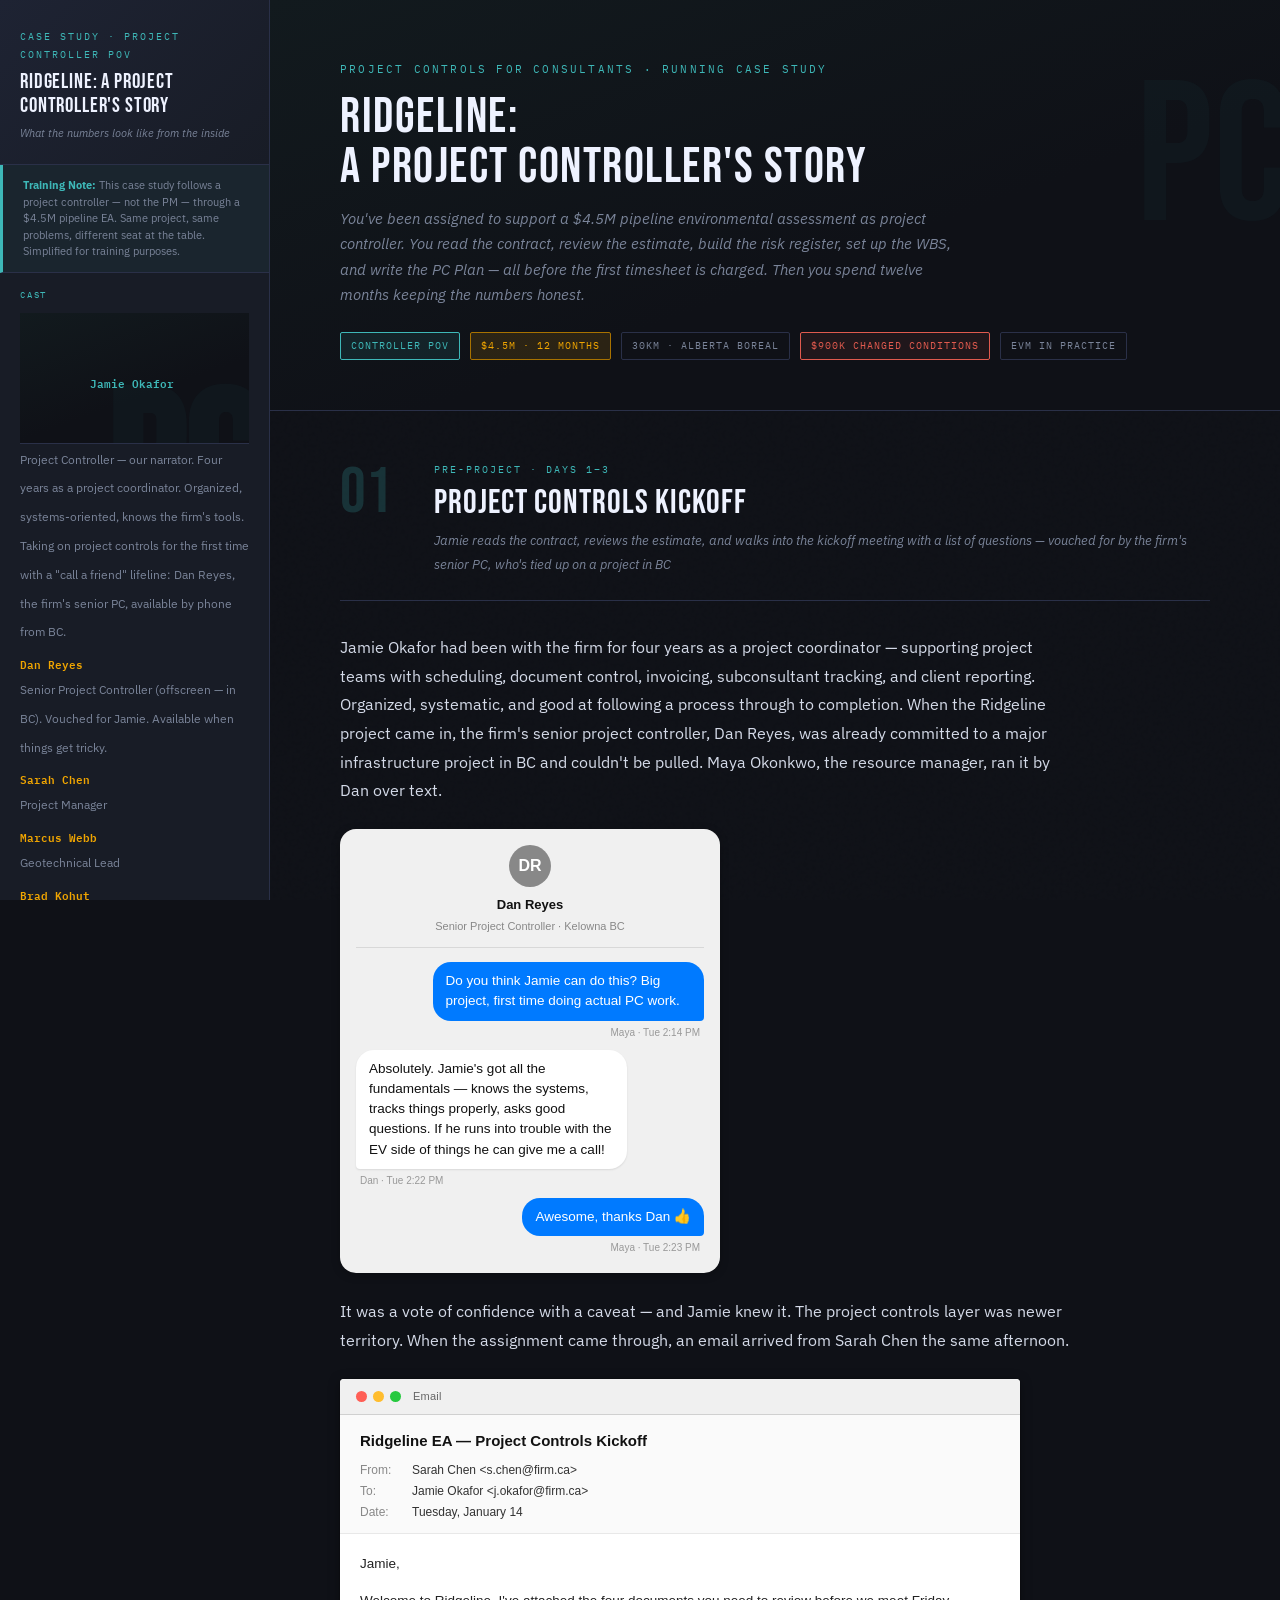
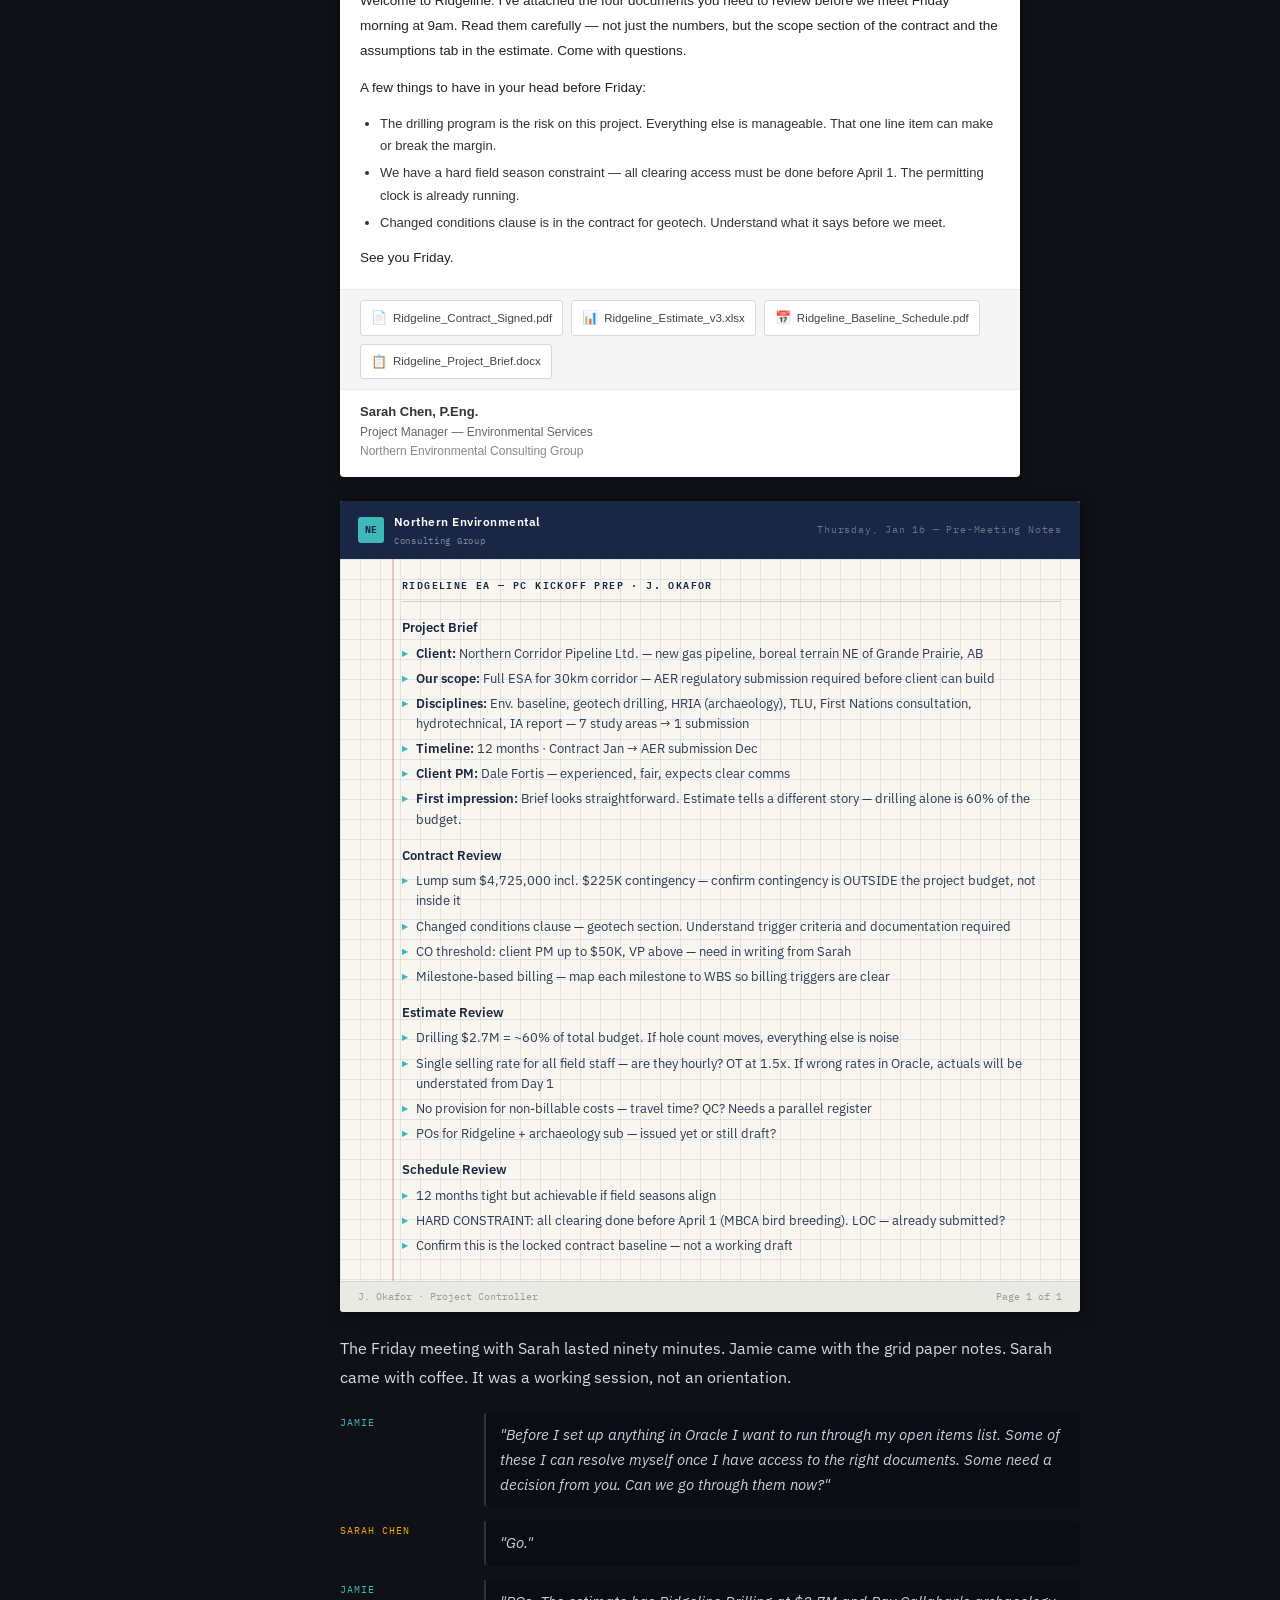
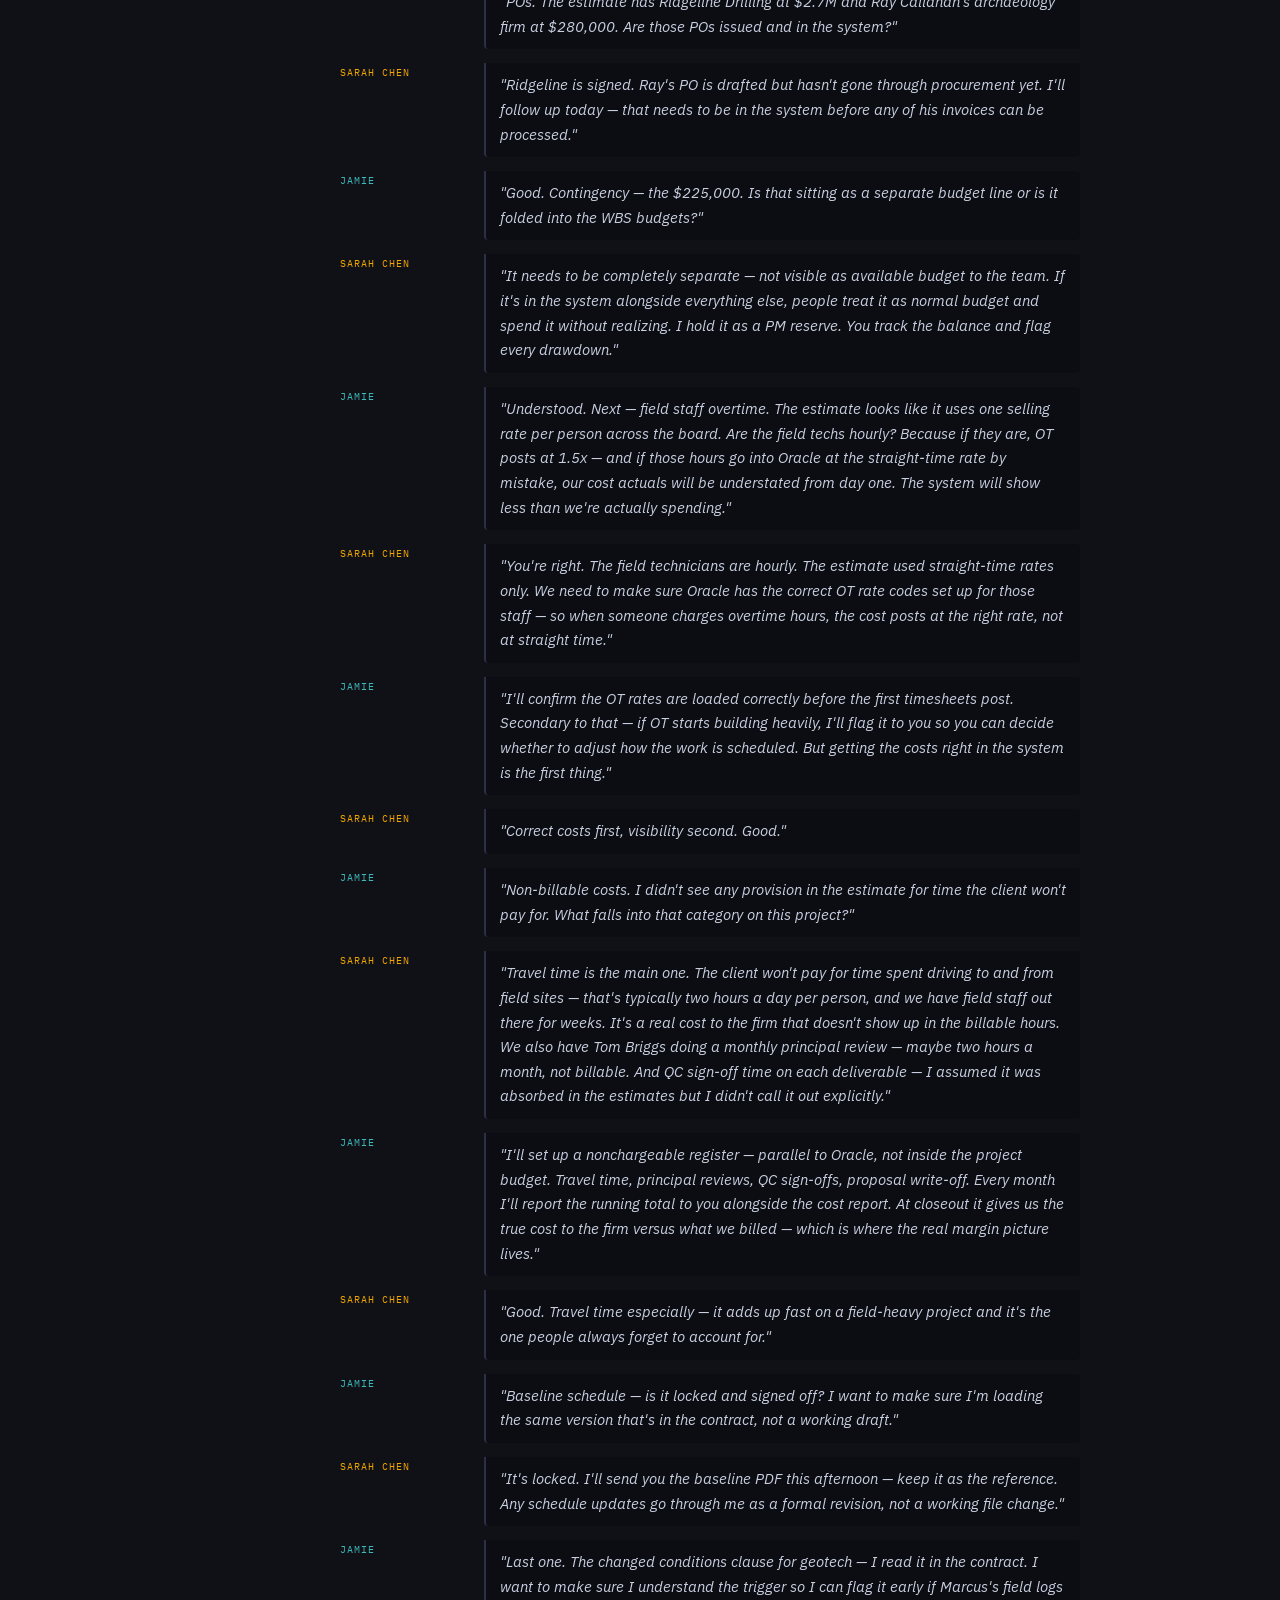
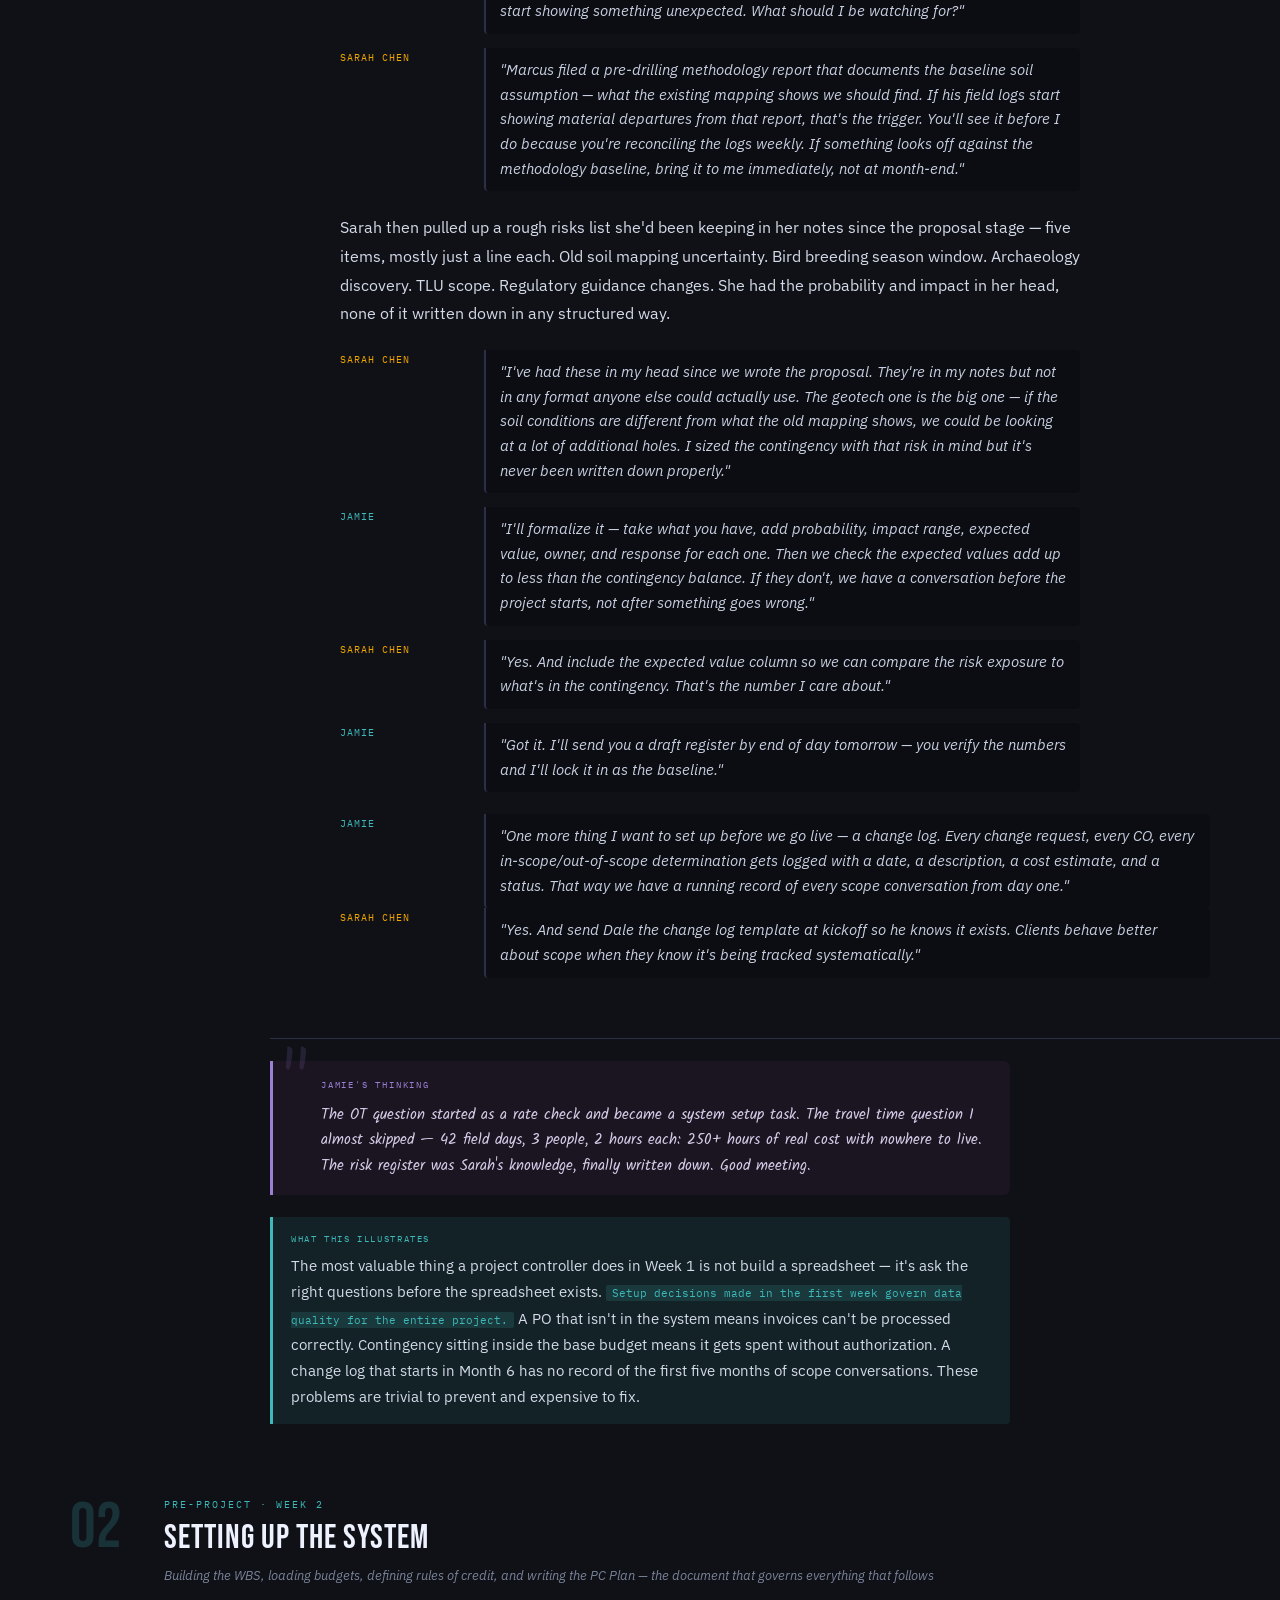
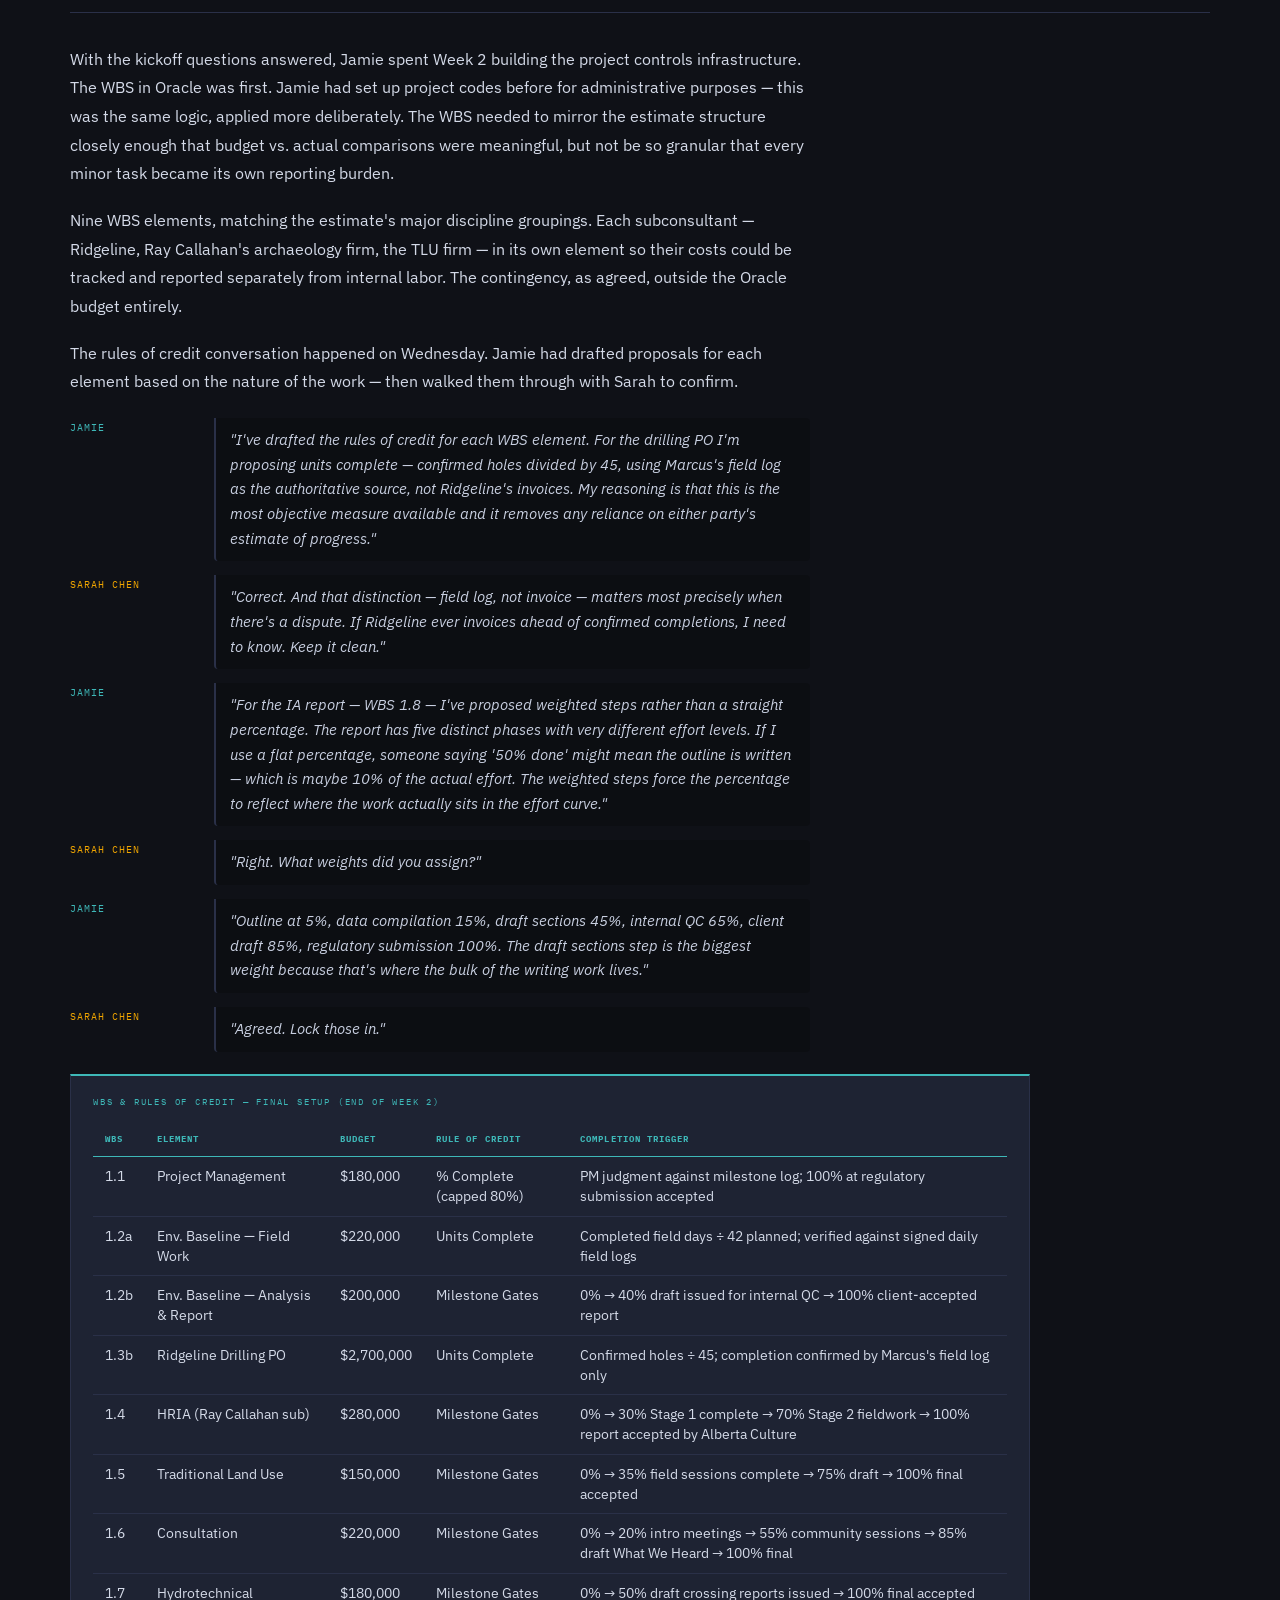
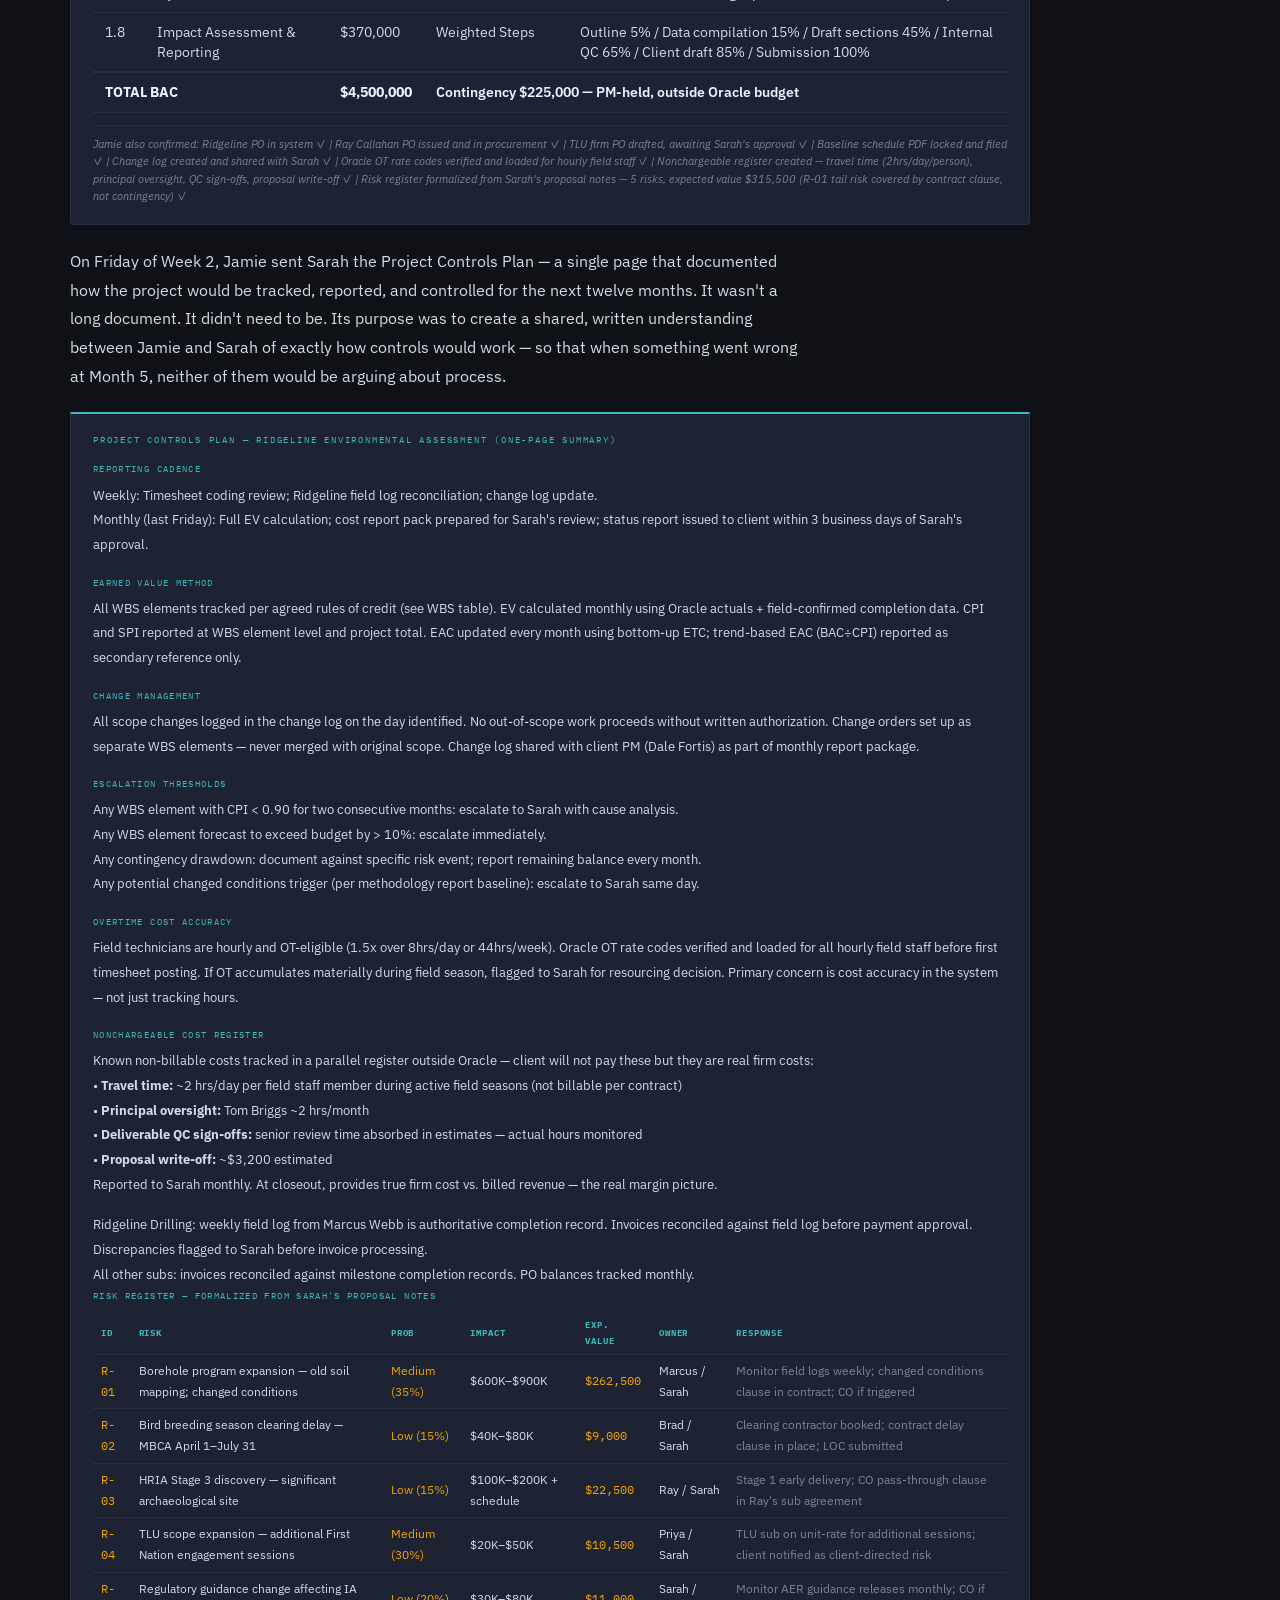
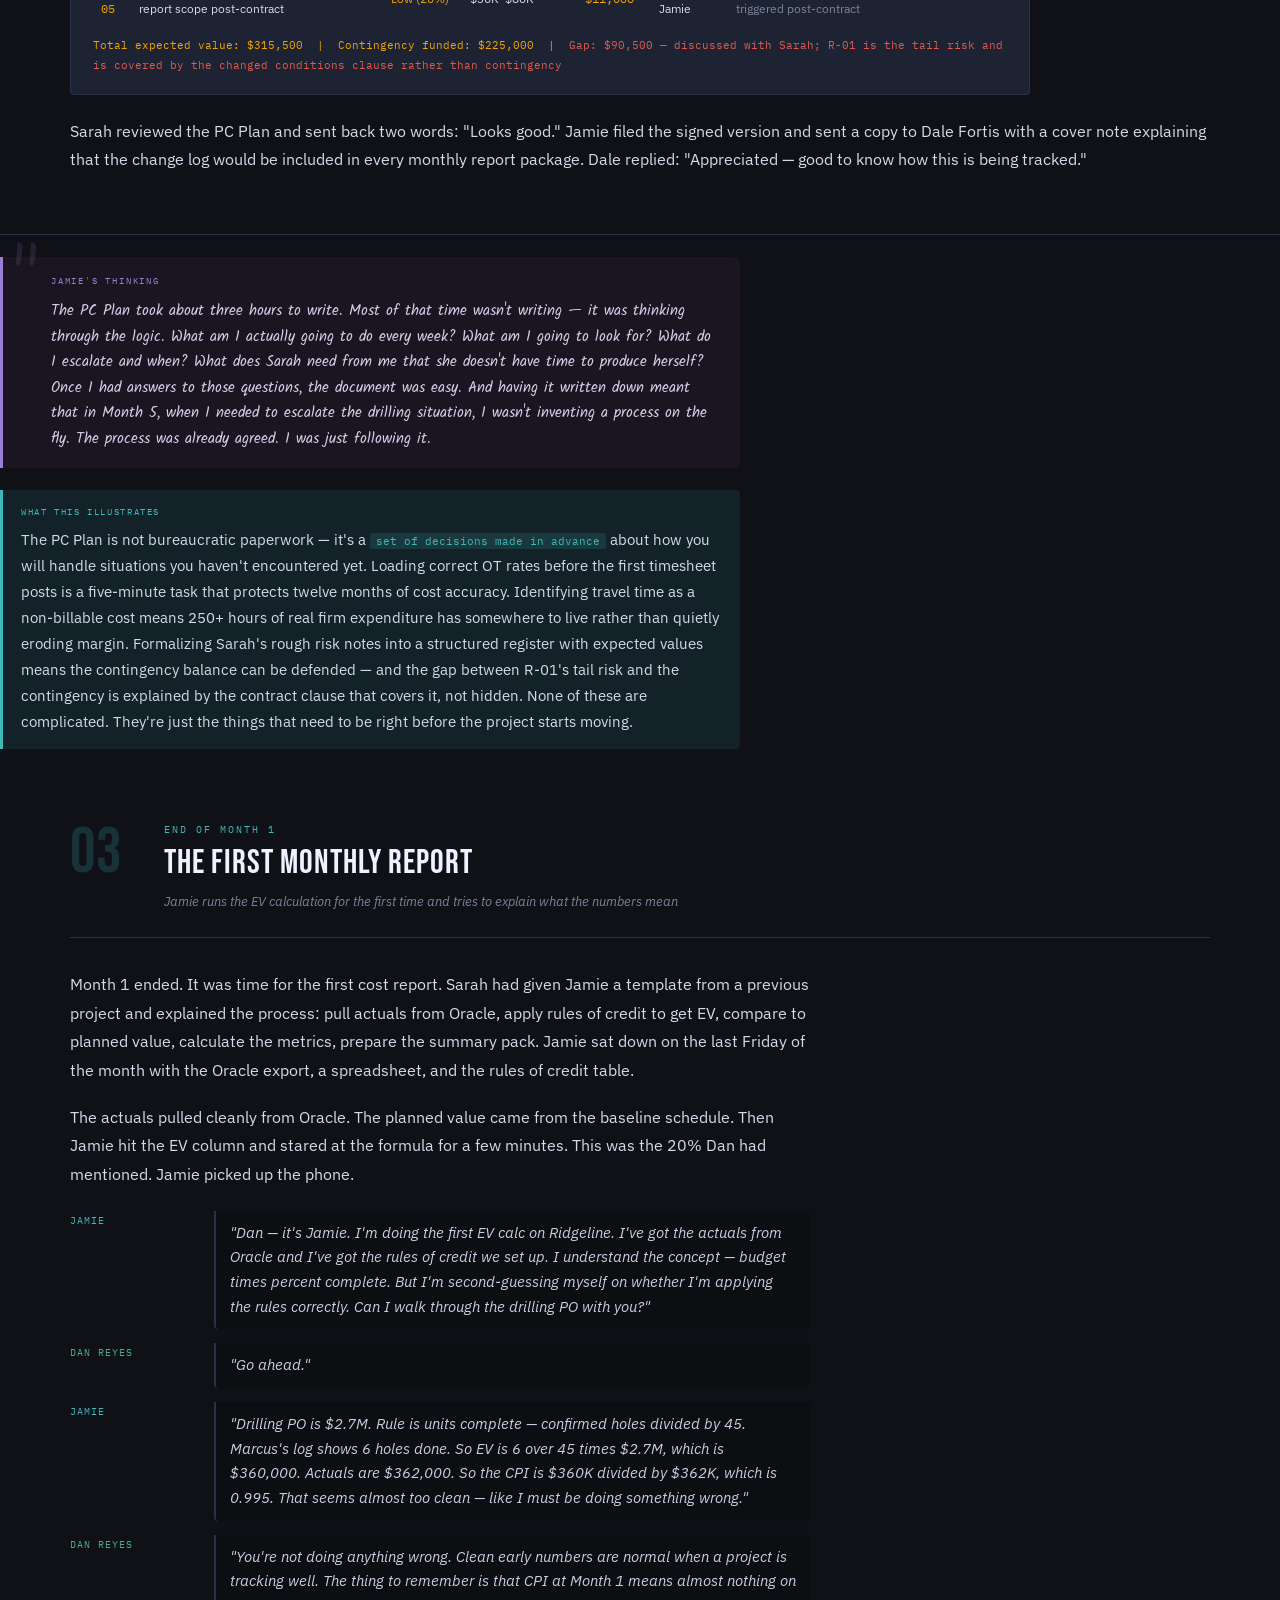
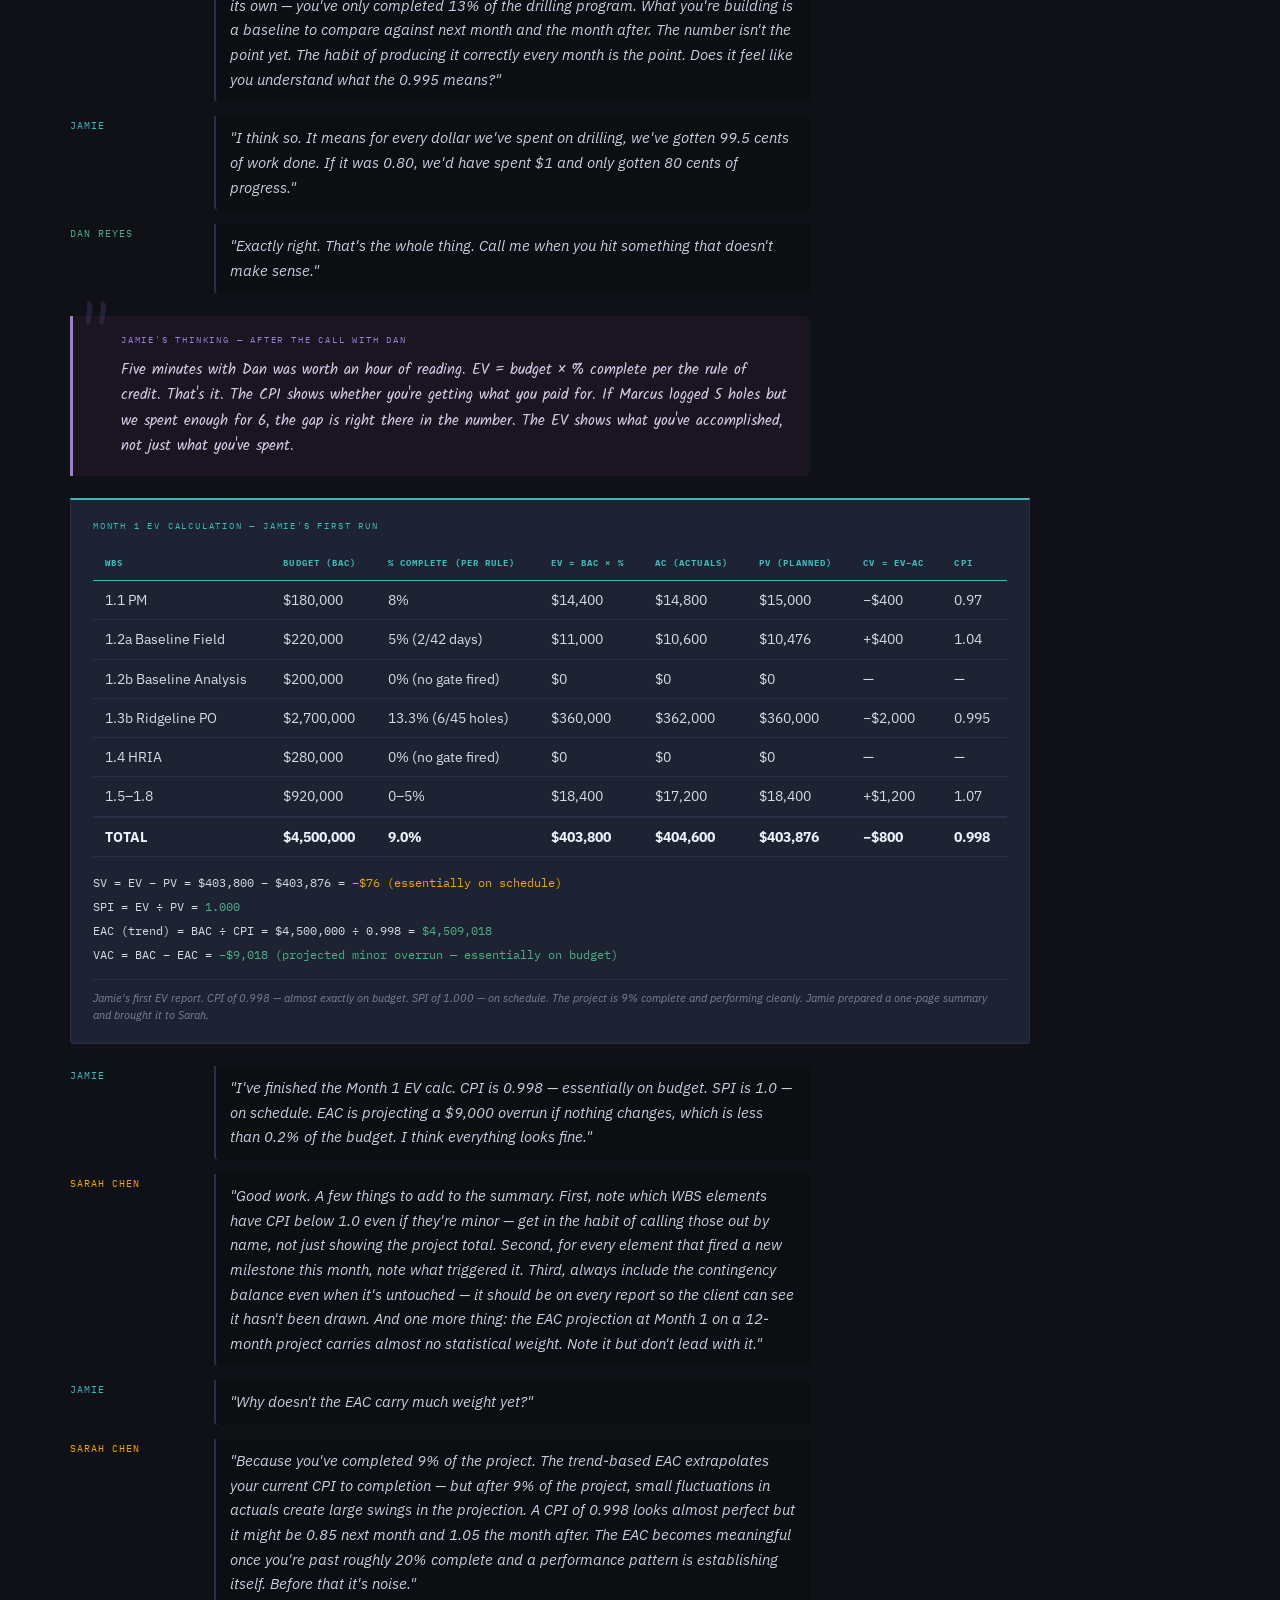
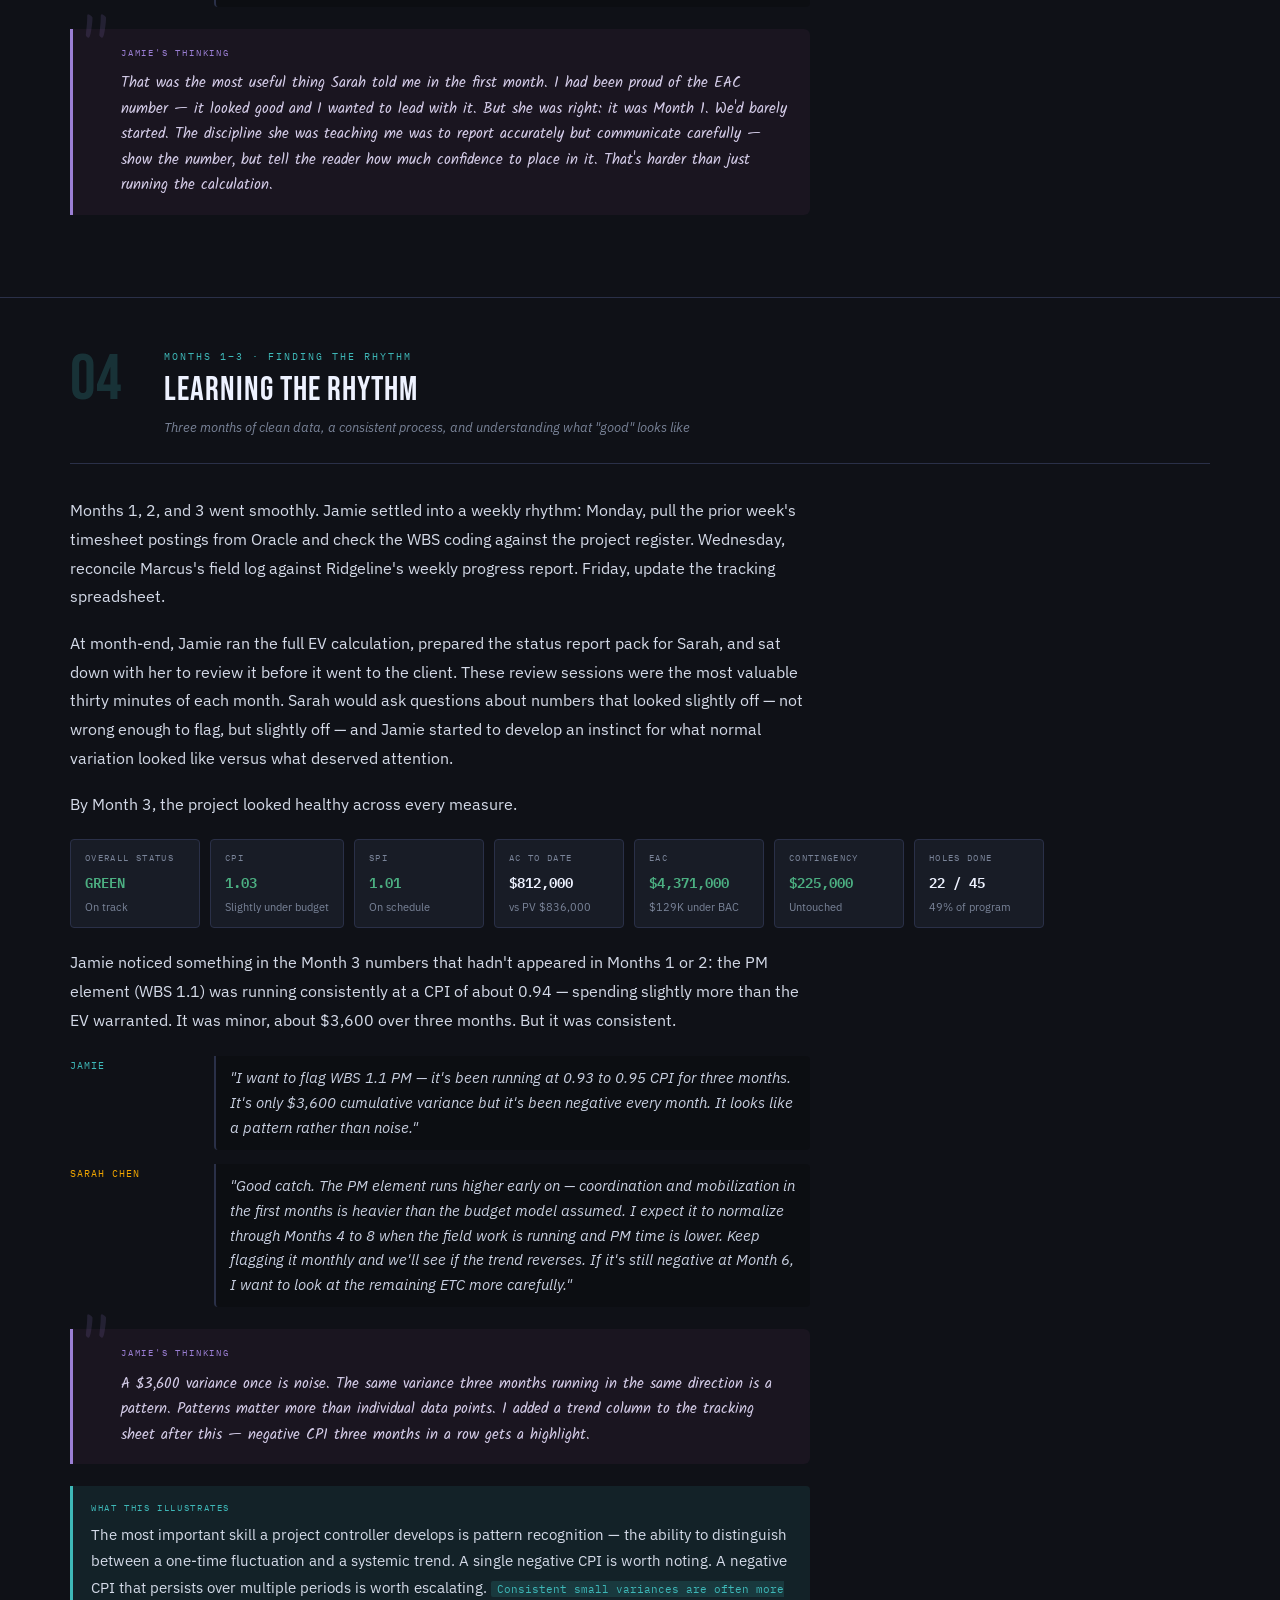
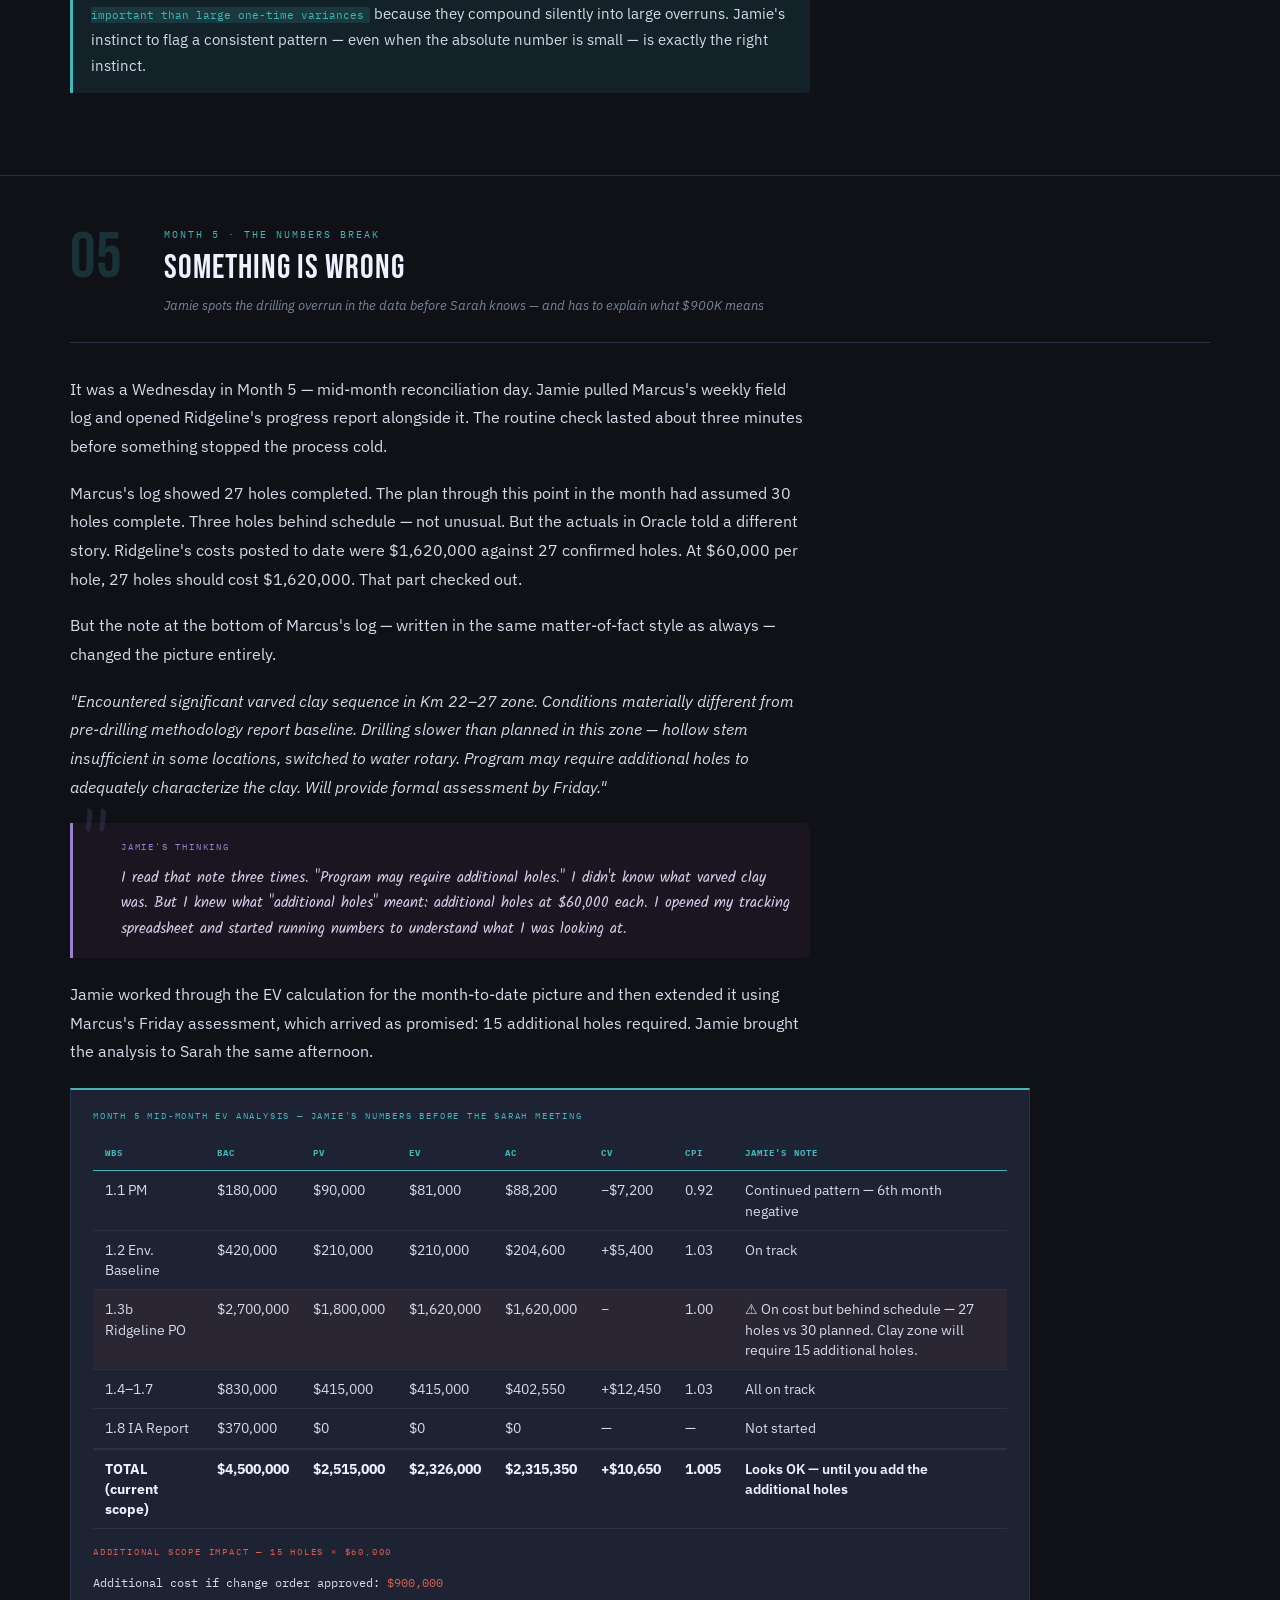
==== index.html @ 90e23f7a "conitnue updating example doc formatting" ====
<!DOCTYPE html>
<html lang="en">
<head>
<meta charset="UTF-8">
<meta name="viewport" content="width=device-width, initial-scale=1.0">
<title>Ridgeline — A Project Controller's Story</title>
<link href="https://fonts.googleapis.com/css2?family=Bebas+Neue&family=Kalam:wght@400;700&family=IBM+Plex+Mono:wght@400;600&family=IBM+Plex+Sans:ital,wght@0,300;0,400;0,600;1,300&display=swap" rel="stylesheet">
<style>
  :root {
    --bg:#0f1117;--surface:#181c26;--surface2:#1e2333;--border:#2a3048;
    --amber:#f0a500;--amber-dim:#a87200;--amber-glow:rgba(240,165,0,0.12);
    --red:#e05a4e;--green:#4caf82;--blue:#5b9bd5;
    --purple:#7b68ee;--purple-glow:rgba(123,104,238,0.1);
    --teal:#3eb8b8;--teal-glow:rgba(62,184,184,0.1);
    --text:#d4dae8;--text-dim:#7a8499;--text-bright:#eef2ff;
    --mono:'IBM Plex Mono',monospace;--sans:'IBM Plex Sans',sans-serif;--display:'Bebas Neue',sans-serif;
  }
  *{box-sizing:border-box;margin:0;padding:0;}
  html{scroll-behavior:smooth;}
  body{background:var(--bg);color:var(--text);font-family:var(--sans);font-size:16px;line-height:1.8;min-height:100vh;}
  body::before{content:'';position:fixed;inset:0;background-image:url("data:image/svg+xml,%3Csvg viewBox='0 0 256 256' xmlns='http://www.w3.org/2000/svg'%3E%3Cfilter id='n'%3E%3CfeTurbulence type='fractalNoise' baseFrequency='0.9' numOctaves='4' stitchTiles='stitch'/%3E%3C/filter%3E%3Crect width='100%25' height='100%25' filter='url(%23n)' opacity='0.04'/%3E%3C/svg%3E");pointer-events:none;z-index:0;opacity:0.4;}
  #app{position:relative;z-index:1;display:flex;min-height:100vh;}

  /* SIDEBAR */
  #sidebar{width:270px;min-width:270px;background:var(--surface);border-right:1px solid var(--border);position:sticky;top:0;height:100vh;overflow-y:auto;display:flex;flex-direction:column;}
  .sidebar-header{padding:28px 20px 20px;border-bottom:1px solid var(--border);background:linear-gradient(135deg,var(--surface2),var(--surface));}
  .sidebar-eyebrow{font-family:var(--mono);font-size:10px;letter-spacing:0.2em;color:var(--teal);text-transform:uppercase;margin-bottom:6px;}
  .sidebar-title{font-family:var(--display);font-size:21px;color:var(--text-bright);letter-spacing:0.04em;line-height:1.15;}
  .sidebar-sub{font-size:11px;color:var(--text-dim);margin-top:6px;font-style:italic;}
  .disclaimer{padding:12px 20px;border-bottom:1px solid var(--border);background:rgba(62,184,184,0.05);border-left:3px solid var(--teal);}
  .disclaimer p{font-size:11px;color:var(--text-dim);line-height:1.5;margin:0;}
  .disclaimer strong{color:var(--teal);}
  .cast-block{padding:14px 20px;border-bottom:1px solid var(--border);}
  .cast-label{font-family:var(--mono);font-size:9px;letter-spacing:0.2em;color:var(--teal);text-transform:uppercase;margin-bottom:10px;}
  .cast-item{margin-bottom:9px;}
  .cast-name{font-family:var(--mono);font-size:11px;color:var(--amber);font-weight:600;display:block;}
  .cast-name.hero{color:var(--teal);}
  .cast-role{font-size:12px;color:var(--text-dim);line-height:1.4;}
  .nav-section{padding:8px 0;}
  .nav-section-label{font-family:var(--mono);font-size:9px;letter-spacing:0.18em;color:var(--teal);text-transform:uppercase;padding:6px 20px 3px;opacity:0.7;}
  .nav-item{display:flex;align-items:flex-start;gap:10px;padding:7px 20px;cursor:pointer;border-left:3px solid transparent;font-size:13px;color:var(--text-dim);transition:all 0.15s;line-height:1.4;}
  .nav-item:hover{background:var(--teal-glow);color:var(--text);}
  .nav-item.active{border-left-color:var(--teal);background:var(--teal-glow);color:var(--teal);}
  .nav-num{font-family:var(--mono);font-size:10px;min-width:20px;color:var(--text-dim);padding-top:1px;}

  /* MAIN */
  #main{flex:1;overflow-y:auto;}
  .hero{padding:60px 70px 50px;border-bottom:1px solid var(--border);background:linear-gradient(160deg,#121a1e 0%,var(--bg) 60%);position:relative;overflow:hidden;}
  .hero::after{content:'PC';position:absolute;right:-10px;top:-20px;font-family:var(--display);font-size:200px;color:rgba(62,184,184,0.04);pointer-events:none;}
  .hero-eyebrow{font-family:var(--mono);font-size:11px;letter-spacing:0.2em;color:var(--teal);text-transform:uppercase;margin-bottom:12px;}
  .hero-title{font-family:var(--display);font-size:50px;letter-spacing:0.03em;color:var(--text-bright);line-height:1;margin-bottom:14px;}
  .hero-sub{font-size:15px;color:var(--text-dim);font-style:italic;max-width:620px;margin-bottom:24px;line-height:1.7;}
  .hero-tags{display:flex;gap:10px;flex-wrap:wrap;}
  .tag{font-family:var(--mono);font-size:10px;padding:4px 10px;border:1px solid var(--border);border-radius:2px;color:var(--text-dim);letter-spacing:0.1em;text-transform:uppercase;}
  .tag.teal{border-color:var(--teal);color:var(--teal);background:var(--teal-glow);}
  .tag.amber{border-color:var(--amber-dim);color:var(--amber);background:var(--amber-glow);}
  .tag.red{border-color:var(--red);color:var(--red);background:rgba(224,90,78,0.08);}

  /* BEATS */
  .beat{padding:50px 70px 60px;border-bottom:1px solid var(--border);scroll-margin-top:0;}
  .beat:last-child{border-bottom:none;}
  .beat-header{display:flex;align-items:flex-start;gap:24px;margin-bottom:32px;padding-bottom:24px;border-bottom:1px solid var(--border);}
  .beat-num{font-family:var(--display);font-size:64px;color:var(--teal);opacity:0.2;line-height:1;min-width:70px;}
  .beat-eyebrow{font-family:var(--mono);font-size:10px;letter-spacing:0.2em;color:var(--teal);text-transform:uppercase;margin-bottom:5px;}
  .beat-title{font-family:var(--display);font-size:34px;letter-spacing:0.03em;color:var(--text-bright);line-height:1.1;margin-bottom:8px;}
  .beat-context{font-size:13px;color:var(--text-dim);font-style:italic;}

  /* PROSE */
  .prose{max-width:740px;}
  .prose p{color:var(--text);font-size:15.5px;margin-bottom:18px;line-height:1.85;}
  .prose p:last-child{margin-bottom:0;}

  /* JAMIE'S INTERNAL VOICE — the controller's thoughts */
  /* ── INNER MONOLOGUE ── */
  .inner-voice{background:#1a1520;border-left:3px solid #9b7fd4;border-radius:0 6px 6px 0;padding:16px 20px 16px 48px;margin:22px 0;max-width:740px;position:relative;}
  .inner-voice::before{content:'"';font-family:'Kalam',cursive;font-size:80px;color:#9b7fd4;opacity:0.15;position:absolute;top:-8px;left:8px;line-height:1;pointer-events:none;}
  .inner-voice-label{font-family:var(--mono);font-size:9px;letter-spacing:0.2em;text-transform:uppercase;color:#9b7fd4;margin-bottom:10px;display:block;}
  .inner-voice p{font-family:'Kalam',cursive;font-size:15px;line-height:1.7;color:#d4cce8;margin:0 0 10px;font-style:normal;}
  .inner-voice p:last-child{margin-bottom:0;}

  /* ── GRID PAPER NOTES ── */
  .grid-note{max-width:740px;background:#f8f6ee;border-radius:3px;box-shadow:2px 3px 16px rgba(0,0,0,0.45),0 0 0 1px rgba(0,0,0,0.15);overflow:hidden;margin:22px 0;}
  .grid-note-header{background:#1a2744;padding:10px 18px;display:flex;align-items:center;justify-content:space-between;}
  .logo-mark{display:flex;align-items:center;gap:10px;}
  .logo-icon{width:26px;height:26px;background:#3eb8b8;border-radius:3px;display:flex;align-items:center;justify-content:center;font-family:var(--mono);font-size:10px;font-weight:700;color:#1a2744;flex-shrink:0;}
  .logo-text{font-family:var(--sans);font-size:12px;font-weight:600;color:#ffffff;letter-spacing:0.04em;display:block;}
  .logo-sub{font-size:9px;color:rgba(255,255,255,0.45);letter-spacing:0.08em;font-family:var(--mono);display:block;}
  .note-date{font-family:var(--mono);font-size:10px;color:rgba(255,255,255,0.35);letter-spacing:0.08em;}
  .grid-note-body{position:relative;background:linear-gradient(rgba(165,185,210,0.3) 1px,transparent 1px),linear-gradient(90deg,rgba(165,185,210,0.3) 1px,transparent 1px),#f8f6ee;background-size:20px 20px;}
  .note-page-line{position:absolute;left:52px;top:0;bottom:0;width:1.5px;background:rgba(210,140,140,0.45);pointer-events:none;}
  .grid-note-inner{padding:16px 20px 20px 62px;position:relative;}
  .note-title{font-family:var(--mono);font-size:10px;font-weight:600;letter-spacing:0.14em;text-transform:uppercase;color:#1a2744;margin-bottom:12px;padding-bottom:8px;border-bottom:1.5px solid rgba(26,39,68,0.18);}
  .note-section-head{font-family:var(--sans);font-size:12.5px;font-weight:600;color:#1a2744;margin:14px 0 5px;}
  .note-item{display:flex;gap:8px;margin-bottom:5px;font-family:var(--sans);font-size:13px;color:#2c3a55;line-height:1.55;}
  .note-item strong{color:#1a2744;font-weight:600;}
  .note-bullet{color:#3eb8b8;font-weight:700;flex-shrink:0;margin-top:1px;font-size:11px;}
  .grid-note-footer{background:rgba(26,39,68,0.06);border-top:1px solid rgba(26,39,68,0.1);padding:6px 18px;display:flex;justify-content:space-between;font-family:var(--mono);font-size:10px;color:rgba(26,39,68,0.4);}

  /* DIALOGUE */
  .dialogue{margin:22px 0;display:flex;flex-direction:column;gap:14px;max-width:740px;}
  .line{display:flex;gap:14px;align-items:flex-start;}
  .line-speaker{font-family:var(--mono);font-size:10px;letter-spacing:0.1em;text-transform:uppercase;color:var(--purple);min-width:130px;padding-top:3px;line-height:1.4;flex-shrink:0;}
  .line-speaker.pm{color:var(--amber);}
  .line-speaker.client{color:var(--blue);}
  .line-speaker.geotech{color:#e8a04a;}
  .line-speaker.internal{color:var(--green);}
  .line-speaker.jamie{color:var(--teal);}
  .line-text{font-style:italic;font-size:14.5px;color:#c8cfe0;background:rgba(0,0,0,0.2);padding:10px 14px;border-radius:0 4px 4px 4px;border-left:2px solid #2a3048;flex:1;line-height:1.7;}

  /* JAMIE'S WORK — the spreadsheet / system view */
  .work-block{background:var(--surface2);border:1px solid var(--border);border-top:2px solid var(--teal);border-radius:0 0 4px 4px;padding:18px 22px;margin:22px 0;max-width:960px;}
  .work-block .wb-label{font-family:var(--mono);font-size:9px;letter-spacing:0.2em;text-transform:uppercase;color:var(--teal);margin-bottom:12px;display:block;}
  .work-block .wb-note{font-size:11px;color:var(--text-dim);margin-top:12px;font-style:italic;font-family:var(--sans);line-height:1.6;border-top:1px solid var(--border);padding-top:10px;}
  .wb-good{color:var(--green);} .wb-bad{color:var(--red);} .wb-warn{color:var(--amber);} .wb-dim{color:var(--text-dim);}

  .data-table{width:100%;border-collapse:collapse;margin:8px 0;font-size:13.5px;}
  .data-table th{font-family:var(--mono);font-size:9px;letter-spacing:0.12em;text-transform:uppercase;color:var(--teal);text-align:left;padding:9px 12px;border-bottom:1px solid var(--teal);background:var(--surface2);}
  .data-table td{padding:9px 12px;border-bottom:1px solid var(--border);color:var(--text);vertical-align:top;line-height:1.5;}
  .data-table tr:hover td{background:rgba(255,255,255,0.02);}
  .data-table .total td{border-top:2px solid var(--border);font-weight:600;color:var(--text-bright);background:var(--surface2);}
  .data-table .sub-row td{color:var(--text-dim);font-size:11.5px;padding-left:24px;}
  .data-table .highlight-row td{background:rgba(224,90,78,0.06);}

  /* CALLOUTS */
  .callout{border-left:3px solid var(--amber);background:var(--amber-glow);padding:14px 18px;margin:22px 0;border-radius:0 4px 4px 0;max-width:740px;}
  .callout.red{border-color:var(--red);background:rgba(224,90,78,0.08);}
  .callout.green{border-color:var(--green);background:rgba(76,175,130,0.08);}
  .callout.teal{border-color:var(--teal);background:var(--teal-glow);}
  .callout.purple{border-color:var(--purple);background:var(--purple-glow);}
  .callout-label{font-family:var(--mono);font-size:9px;letter-spacing:0.18em;text-transform:uppercase;color:var(--amber);margin-bottom:6px;}
  .callout.red .callout-label{color:var(--red);} .callout.green .callout-label{color:var(--green);}
  .callout.teal .callout-label{color:var(--teal);} .callout.purple .callout-label{color:var(--purple);}
  .callout p{font-size:14.5px;color:var(--text);margin:0;}

  /* STATUS BADGES */
  .status-row{display:flex;gap:10px;flex-wrap:wrap;margin:20px 0;}
  .status-badge{display:flex;flex-direction:column;gap:3px;padding:10px 14px;background:var(--surface);border:1px solid var(--border);border-radius:4px;min-width:130px;}
  .sb-label{font-family:var(--mono);font-size:9px;letter-spacing:0.15em;text-transform:uppercase;color:var(--text-dim);}
  .sb-val{font-family:var(--mono);font-size:14px;font-weight:600;}
  .sb-val.good{color:var(--green);} .sb-val.bad{color:var(--red);} .sb-val.warn{color:var(--amber);} .sb-val.neutral{color:var(--text-bright);}
  .sb-sub{font-size:11px;color:var(--text-dim);}

  /* TIMELINE */
  .timeline{margin:24px 0;max-width:740px;}
  .tl-item{display:flex;gap:0;position:relative;}
  .tl-item:not(:last-child)::before{content:'';position:absolute;left:13px;top:28px;bottom:0;width:1px;background:var(--border);}
  .tl-dot{width:26px;min-width:26px;height:26px;border-radius:50%;border:1px solid var(--teal);display:flex;align-items:center;justify-content:center;font-family:var(--mono);font-size:9px;color:var(--teal);margin-right:16px;margin-top:2px;background:var(--surface);z-index:1;flex-shrink:0;}
  .tl-dot.done{background:var(--teal);color:var(--bg);}
  .tl-content{padding-bottom:22px;}
  .tl-month{font-family:var(--mono);font-size:10px;color:var(--teal);letter-spacing:0.1em;margin-bottom:3px;}
  .tl-event{font-size:13.5px;color:var(--text);line-height:1.6;}

  .section-break{display:flex;align-items:center;gap:14px;margin:28px 0 20px;max-width:740px;}
  .section-break-line{flex:1;height:1px;background:var(--border);}
  .section-break-label{font-family:var(--mono);font-size:10px;letter-spacing:0.15em;text-transform:uppercase;color:var(--text-dim);white-space:nowrap;}

  .concept{display:inline;background:rgba(240,165,0,0.15);color:var(--amber);padding:1px 6px;border-radius:2px;font-family:var(--mono);font-size:11px;}
  .concept.teal{background:rgba(62,184,184,0.15);color:var(--teal);}
  .hl{color:var(--amber);font-weight:600;} .hl-red{color:var(--red);} .hl-green{color:var(--green);} .hl-teal{color:var(--teal);}


  /* ── SMS THREAD ── */
  .sms-card {
    background: #f0f0f0;
    border-radius: 16px;
    padding: 16px;
    margin: 24px 0;
    max-width: 380px;
    font-family: -apple-system, 'Segoe UI', Arial, sans-serif;
    box-shadow: 0 2px 8px rgba(0,0,0,0.25);
  }

  .sms-contact-header {
    text-align: center;
    margin-bottom: 14px;
    padding-bottom: 10px;
    border-bottom: 1px solid #d8d8d8;
  }

  .sms-contact-avatar {
    width: 42px; height: 42px; border-radius: 50%;
    background: #888; margin: 0 auto 6px;
    display: flex; align-items: center; justify-content: center;
    font-size: 16px; font-weight: 700; color: #fff;
    font-family: -apple-system, Arial, sans-serif;
  }

  .sms-contact-name {
    font-size: 13px; font-weight: 600; color: #111;
  }

  .sms-contact-sub {
    font-size: 11px; color: #888; margin-top: 1px;
  }

  .sms-messages {
    display: flex; flex-direction: column; gap: 8px;
  }

  .sms-row {
    display: flex;
    flex-direction: column;
  }

  .sms-row.sent { align-items: flex-end; }
  .sms-row.received { align-items: flex-start; }

  .sms-bubble {
    max-width: 78%;
    padding: 9px 13px;
    border-radius: 18px;
    font-size: 13.5px;
    line-height: 1.5;
    color: #111;
  }

  .sms-row.sent .sms-bubble {
    background: #007aff;
    color: #fff;
    border-bottom-right-radius: 4px;
  }

  .sms-row.received .sms-bubble {
    background: #fff;
    color: #111;
    border-bottom-left-radius: 4px;
    box-shadow: 0 1px 2px rgba(0,0,0,0.1);
  }

  .sms-time {
    font-size: 10px; color: #999; margin-top: 3px; padding: 0 4px;
  }

  /* ── EMAIL CARDS ── */
  .email-card {
    background: #ffffff;
    border-radius: 4px;
    box-shadow: 0 2px 12px rgba(0,0,0,0.35), 0 0 0 1px rgba(0,0,0,0.12);
    margin: 24px 0;
    max-width: 680px;
    overflow: hidden;
    font-family: -apple-system, 'Segoe UI', Arial, sans-serif;
    color: #1a1a1a;
  }

  .email-topbar {
    background: #f0f0f0;
    border-bottom: 1px solid #d0d0d0;
    padding: 8px 16px;
    display: flex;
    align-items: center;
    gap: 6px;
  }

  .email-dot {
    width: 11px; height: 11px; border-radius: 50%;
  }
  .email-dot.red { background: #ff5f56; }
  .email-dot.yellow { background: #ffbd2e; }
  .email-dot.green { background: #27c93f; }

  .email-topbar-label {
    font-size: 11px;
    color: #666;
    margin-left: 6px;
    font-weight: 500;
    letter-spacing: 0.02em;
  }

  .email-header {
    padding: 16px 20px 12px;
    border-bottom: 1px solid #e8e8e8;
    background: #fafafa;
  }

  .email-subject {
    font-size: 15px;
    font-weight: 600;
    color: #111;
    margin-bottom: 10px;
    line-height: 1.3;
  }

  .email-meta {
    display: flex;
    flex-direction: column;
    gap: 3px;
  }

  .email-meta-row {
    display: flex;
    gap: 0;
    font-size: 12px;
    line-height: 1.5;
  }

  .email-meta-label {
    color: #888;
    min-width: 52px;
    font-weight: 500;
  }

  .email-meta-value {
    color: #333;
  }

  .email-body {
    padding: 18px 20px;
    font-size: 13.5px;
    line-height: 1.75;
    color: #222;
  }

  .email-body p {
    margin-bottom: 12px;
    color: #222;
    font-size: 13.5px;
  }

  .email-body p:last-child { margin-bottom: 0; }

  .email-body ul {
    margin: 8px 0 12px 20px;
    padding: 0;
  }

  .email-body ul li {
    margin-bottom: 4px;
    font-size: 13px;
    color: #333;
  }

  .email-attachment-bar {
    padding: 10px 20px;
    background: #f5f5f5;
    border-top: 1px solid #e8e8e8;
    display: flex;
    flex-wrap: wrap;
    gap: 8px;
  }

  .email-attachment {
    display: flex;
    align-items: center;
    gap: 6px;
    background: #fff;
    border: 1px solid #d8d8d8;
    border-radius: 3px;
    padding: 5px 10px;
    font-size: 11.5px;
    color: #444;
  }

  .email-attachment-icon {
    font-size: 13px;
  }

  .email-sig {
    padding: 12px 20px 16px;
    border-top: 1px solid #ebebeb;
    font-size: 12px;
    color: #666;
    line-height: 1.6;
  }

  .email-sig .sig-name {
    font-weight: 600;
    color: #333;
    font-size: 13px;
  }

  .email-sig .sig-title {
    color: #666;
  }

  .email-sig .sig-firm {
    color: #888;
  }

  ::-webkit-scrollbar{width:6px;} ::-webkit-scrollbar-track{background:var(--bg);}
  ::-webkit-scrollbar-thumb{background:var(--border);border-radius:3px;} ::-webkit-scrollbar-thumb:hover{background:var(--teal);}

  /* ── DOCUMENT VIEWER MODALS ── */
  .doc-overlay{display:none;position:fixed;inset:0;background:rgba(0,0,0,0.8);z-index:1000;align-items:flex-start;justify-content:center;padding:32px 20px;overflow-y:auto;}
  .doc-overlay.open{display:flex;}
  .doc-window{background:#fff;border-radius:4px;width:100%;max-width:760px;box-shadow:0 12px 50px rgba(0,0,0,0.6);font-family:-apple-system,'Segoe UI',Arial,sans-serif;color:#1a1a1a;position:relative;margin:auto;}
  .doc-topbar{background:#e8e8e8;border-bottom:1px solid #ccc;padding:8px 14px;display:flex;align-items:center;justify-content:space-between;border-radius:4px 4px 0 0;}
  .doc-topbar-dots{display:flex;gap:6px;}
  .doc-topbar-dot{width:11px;height:11px;border-radius:50%;}
  .doc-topbar-dot.r{background:#ff5f56;}.doc-topbar-dot.y{background:#ffbd2e;}.doc-topbar-dot.g{background:#27c93f;}
  .doc-topbar-name{font-size:12px;color:#555;font-weight:500;}
  .doc-close-btn{background:none;border:none;font-size:18px;cursor:pointer;color:#666;padding:0 4px;line-height:1;}.doc-close-btn:hover{color:#111;}
  .doc-content{padding:30px 34px 36px;}
  .doc-letterhead{display:flex;justify-content:space-between;align-items:flex-start;margin-bottom:22px;padding-bottom:14px;border-bottom:2px solid #1a2744;}
  .doc-logo-name{font-size:14px;font-weight:700;color:#1a2744;}
  .doc-logo-sub{font-size:11px;color:#888;margin-top:2px;}
  .doc-ref-block{text-align:right;font-size:11px;color:#666;line-height:1.7;}
  .doc-h1{font-size:17px;font-weight:700;color:#1a2744;margin-bottom:4px;}
  .doc-h2{font-size:11px;font-weight:700;color:#1a2744;margin:18px 0 7px;text-transform:uppercase;letter-spacing:0.1em;border-bottom:1px solid #e0e0e0;padding-bottom:4px;}
  .doc-p{font-size:13px;line-height:1.75;color:#333;margin-bottom:10px;}
  .doc-clause-box{background:#f7f8fa;border-left:3px solid #1a2744;padding:10px 14px;margin:6px 0 10px;border-radius:0 3px 3px 0;}
  .doc-clause-box .clause-num{font-size:10px;font-weight:700;letter-spacing:0.12em;text-transform:uppercase;color:#3eb8b8;margin-bottom:4px;}
  .doc-clause-box .clause-text{font-size:13px;line-height:1.72;color:#333;}
  .doc-clause-box .clause-text strong{color:#1a2744;}
  .doc-highlight-box{background:#fff8e6;border:1px solid #f0c040;border-radius:3px;padding:8px 12px;margin:10px 0;font-size:12.5px;color:#7a5800;line-height:1.6;}
  .doc-tbl{width:100%;border-collapse:collapse;font-size:13px;margin:6px 0 12px;}
  .doc-tbl th{background:#1a2744;color:#fff;padding:7px 11px;text-align:left;font-size:10px;letter-spacing:0.07em;text-transform:uppercase;}
  .doc-tbl td{padding:7px 11px;border-bottom:1px solid #eee;color:#333;vertical-align:top;}
  .doc-tbl tr.total-row td{background:#f0f4fa;font-weight:700;color:#1a2744;border-top:2px solid #1a2744;border-bottom:none;}
  .doc-tbl tr.sub-row td{color:#999;font-size:11.5px;padding-top:3px;padding-bottom:3px;}
  .doc-tbl .amt{text-align:right;font-family:monospace;}
  .doc-tbl .hl-red{color:#c0392b;font-weight:600;}
  .doc-sig{margin-top:24px;padding-top:16px;border-top:1px solid #e0e0e0;display:flex;gap:40px;}
  .doc-sig-block{flex:1;}
  .doc-sig-line{border-bottom:1px solid #333;height:32px;margin-bottom:4px;}
  .doc-sig-name{font-size:11px;color:#666;}
  /* Gantt */
  .gantt-wrap{margin:10px 0 16px;}
  .gantt-months-row{display:flex;margin-left:148px;margin-bottom:3px;}
  .gantt-month-lbl{flex:1;font-size:9px;text-align:center;color:#aaa;letter-spacing:0.04em;text-transform:uppercase;}
  .gantt-row{display:flex;align-items:center;margin-bottom:5px;}
  .gantt-lbl{width:148px;min-width:148px;font-size:11.5px;color:#444;padding-right:8px;line-height:1.3;}
  .gantt-track{flex:1;height:18px;background:#f0f0f0;border-radius:2px;position:relative;}
  .gantt-bar{position:absolute;height:100%;border-radius:2px;}
  .gantt-bar-label{position:absolute;inset:0;display:flex;align-items:center;padding:0 6px;font-size:9px;color:rgba(255,255,255,0.92);white-space:nowrap;overflow:hidden;}
  .gantt-constraint-line{position:absolute;top:-5px;bottom:-5px;width:2px;background:#e05a4e;z-index:2;}
  .gantt-constraint-label{position:absolute;top:-17px;left:50%;transform:translateX(-50%);font-size:8px;color:#e05a4e;white-space:nowrap;font-weight:700;letter-spacing:0.04em;}
  .gantt-milestone-dot{position:absolute;top:50%;transform:translate(-50%,-50%);width:10px;height:10px;background:#e05a4e;border-radius:50%;border:2px solid #fff;box-shadow:0 0 0 1px #e05a4e;z-index:3;}
  .email-attachment{cursor:pointer;transition:background 0.12s,border-color 0.12s;}
  .email-attachment:hover{background:#e8eef8;border-color:#99aacc;}
  /* Excel-style estimate */
  .xls-titlebar{background:#217346;padding:6px 14px;display:flex;align-items:center;justify-content:space-between;border-radius:4px 4px 0 0;}
  .xls-titlebar-left{display:flex;align-items:center;gap:8px;}
  .xls-filename{color:#fff;font-size:12.5px;font-weight:600;font-family:-apple-system,'Segoe UI',Arial,sans-serif;}
  .xls-close-btn{background:none;border:none;color:rgba(255,255,255,0.8);font-size:16px;cursor:pointer;padding:0 4px;line-height:1;}.xls-close-btn:hover{color:#fff;}
  .xls-ribbon{background:#f3f2f1;border-bottom:1px solid #c8c6c4;padding:2px 12px;display:flex;gap:4px;}
  .xls-ribbon-item{font-size:11px;color:#605e5c;padding:4px 10px;border-radius:2px;font-family:-apple-system,'Segoe UI',Arial,sans-serif;cursor:default;}
  .xls-ribbon-item.active{background:#edebe9;color:#201f1e;}
  .xls-namebar{background:#fff;border-bottom:1px solid #c8c6c4;display:flex;align-items:stretch;}
  .xls-namebox{width:72px;border-right:1px solid #c8c6c4;padding:3px 8px;font-size:12px;font-family:'Calibri',Arial,sans-serif;color:#333;flex-shrink:0;display:flex;align-items:center;}
  .xls-fx{padding:3px 10px;font-size:12px;font-family:'Calibri',Arial,sans-serif;color:#333;flex:1;display:flex;align-items:center;gap:8px;}
  .xls-fx-icon{color:#217346;font-weight:700;font-size:14px;flex-shrink:0;}
  .xls-body{overflow-x:auto;border-bottom:1px solid #c8c6c4;}
  .xls-tbl{border-collapse:collapse;font-family:'Calibri',Arial,sans-serif;font-size:13px;white-space:nowrap;}
  .xls-tbl .col-hdr{background:#f2f2f2;border:1px solid #d0d0d0;text-align:center;font-size:11px;color:#666;font-weight:400;padding:2px 12px;}
  .xls-tbl .row-num{background:#f2f2f2;border:1px solid #d0d0d0;text-align:center;font-size:11px;color:#666;padding:2px 10px;min-width:32px;}
  .xls-tbl td.xc{border:1px solid #d0d0d0;padding:2px 10px;}
  .xls-tbl td.xc.hdr{background:#217346;color:#fff;font-weight:700;}
  .xls-tbl td.xc.total{background:#e2efda;font-weight:700;border-top:2px solid #375623;}
  .xls-tbl td.xc.ctg{color:#888;font-style:italic;background:#fafafa;}
  .xls-tbl td.xc.grand{background:#c6efce;font-weight:700;color:#375623;border-top:2px solid #375623;}
  .xls-tbl td.xc.sub{background:#fafafa;color:#999;font-size:11.5px;}
  .xls-tbl td.xc.drill{background:#fde8e6;color:#c0392b;font-weight:600;}
  .xls-tbl td.xc.r{text-align:right;}
  .xls-tbl td.xc.sel{background:#d9e8fb;}
  .xls-tabs{background:#f2f2f2;border-top:1px solid #c8c6c4;padding:4px 10px 0;display:flex;align-items:flex-end;}
  .xls-tab{padding:3px 16px;font-size:11px;font-family:'Calibri',Arial,sans-serif;border:1px solid #c8c6c4;border-bottom:none;border-radius:3px 3px 0 0;cursor:default;margin-right:2px;}
  .xls-tab.on{background:#fff;color:#217346;font-weight:700;}
  .xls-tab.off{background:#e0e0e0;color:#999;}
  .xls-notes{padding:14px 18px 4px;font-family:-apple-system,'Segoe UI',Arial,sans-serif;}
  /* Word-style brief */
  .word-titlebar{background:#2b579a;padding:6px 14px;display:flex;align-items:center;justify-content:space-between;border-radius:4px 4px 0 0;}
  .word-titlebar-left{display:flex;align-items:center;gap:8px;}
  .word-filename{color:#fff;font-size:12.5px;font-weight:600;font-family:-apple-system,'Segoe UI',Arial,sans-serif;}
  .word-close-btn{background:none;border:none;color:rgba(255,255,255,0.8);font-size:16px;cursor:pointer;padding:0 4px;line-height:1;}.word-close-btn:hover{color:#fff;}
  .word-ribbon{background:#2b579a;border-bottom:3px solid #185abd;padding:0 12px;display:flex;gap:2px;align-items:flex-end;}
  .word-ribbon-tab{font-size:11px;color:rgba(255,255,255,0.75);padding:6px 12px;border-radius:3px 3px 0 0;font-family:-apple-system,'Segoe UI',Arial,sans-serif;cursor:default;}
  .word-ribbon-tab.active{background:#fff;color:#2b579a;font-weight:600;}
  .word-ribbon-tools{background:#f3f3f3;border-bottom:1px solid #d0d0d0;padding:4px 14px;display:flex;gap:14px;align-items:center;}
  .word-tool{font-size:11px;color:#444;font-family:-apple-system,'Segoe UI',Arial,sans-serif;display:flex;flex-direction:column;align-items:center;gap:1px;cursor:default;padding:2px 6px;border-radius:2px;}
  .word-tool:hover{background:#e8e8e8;}
  .word-tool-icon{font-size:14px;}
  .word-tool-label{font-size:9px;color:#666;}
  .word-tool-sep{width:1px;height:32px;background:#d0d0d0;margin:0 4px;}
  .word-page-area{background:#c8c8c8;padding:20px 24px;min-height:100px;}
  .word-page{background:#fff;box-shadow:0 2px 8px rgba(0,0,0,0.25);padding:36px 48px 40px;font-family:'Calibri',Georgia,serif;color:#1a1a1a;position:relative;}
  .word-page-header{display:flex;justify-content:space-between;align-items:flex-start;margin-bottom:20px;padding-bottom:14px;border-bottom:2px solid #2b579a;}
  .word-org{font-size:11px;color:#2b579a;text-transform:uppercase;letter-spacing:0.1em;font-family:-apple-system,'Segoe UI',Arial,sans-serif;font-weight:700;}
  .word-doc-type{font-size:10px;color:#888;font-family:-apple-system,'Segoe UI',Arial,sans-serif;margin-top:2px;}
  .word-ref{text-align:right;font-size:10.5px;color:#666;font-family:-apple-system,'Segoe UI',Arial,sans-serif;line-height:1.7;}
  .word-title{font-size:22px;font-weight:700;color:#2b579a;margin-bottom:3px;font-family:-apple-system,'Segoe UI',Arial,sans-serif;}
  .word-subtitle{font-size:12px;color:#888;font-family:-apple-system,'Segoe UI',Arial,sans-serif;margin-bottom:18px;}
  .word-h2{font-size:13px;font-weight:700;color:#2b579a;margin:16px 0 6px;font-family:-apple-system,'Segoe UI',Arial,sans-serif;border-bottom:1px solid #c5d8f0;padding-bottom:3px;}
  .word-p{font-size:13px;line-height:1.75;color:#222;margin-bottom:8px;font-family:'Calibri',Arial,sans-serif;}
  .word-tbl{width:100%;border-collapse:collapse;font-size:12.5px;margin:6px 0 12px;font-family:'Calibri',Arial,sans-serif;}
  .word-tbl th{background:#2b579a;color:#fff;padding:6px 10px;text-align:left;font-size:11px;font-weight:600;}
  .word-tbl td{padding:6px 10px;border-bottom:1px solid #dce6f1;color:#333;vertical-align:top;}
  .word-tbl tr:nth-child(even) td{background:#f0f6ff;}
  .word-risk-box{background:#fff4f4;border-left:3px solid #c0392b;padding:8px 12px;margin:6px 0 10px;border-radius:0 3px 3px 0;}
  .word-risk-box.amber{background:#fffbf0;border-left-color:#e8a04a;}
  .word-risk-title{font-size:10px;font-weight:700;letter-spacing:0.1em;text-transform:uppercase;color:#c0392b;margin-bottom:4px;font-family:-apple-system,'Segoe UI',Arial,sans-serif;}
  .word-risk-box.amber .word-risk-title{color:#b8860b;}
  .word-risk-text{font-size:12.5px;line-height:1.7;color:#333;font-family:'Calibri',Arial,sans-serif;}
  .word-footer{margin-top:20px;padding-top:10px;border-top:1px solid #dce6f1;font-size:10.5px;color:#999;font-family:-apple-system,'Segoe UI',Arial,sans-serif;display:flex;justify-content:space-between;}
  .word-statusbar{background:#2b579a;padding:3px 14px;display:flex;justify-content:space-between;font-size:10px;color:rgba(255,255,255,0.7);font-family:-apple-system,'Segoe UI',Arial,sans-serif;border-radius:0 0 4px 4px;}
  /* Landscape schedule */
  .doc-window.landscape{max-width:960px;}
  .doc-window.landscape .gantt-lbl{width:180px;min-width:180px;}
  .doc-window.landscape .gantt-months-row{margin-left:180px;}
  .doc-window.landscape .gantt-track{height:22px;}
  .doc-window.landscape .gantt-bar-label{font-size:10.5px;}
  .doc-window.landscape .gantt-row{margin-bottom:6px;}
</style>
</head>
<body>
<div id="app">

<nav id="sidebar">
  <div class="sidebar-header">
    <div class="sidebar-eyebrow">Case Study · Project Controller POV</div>
    <div class="sidebar-title">Ridgeline: A Project Controller's Story</div>
    <div class="sidebar-sub">What the numbers look like from the inside</div>
  </div>
  <div class="disclaimer">
    <p><strong>Training Note:</strong> This case study follows a project controller — not the PM — through a $4.5M pipeline EA. Same project, same problems, different seat at the table. Simplified for training purposes.</p>
  </div>
  <div class="cast-block">
    <div class="cast-label">Cast</div>
    <div class="cast-item">
      <span class="cast-name hero">Jamie Okafor</span>
      <span class="cast-role">Project Controller — our narrator. Four years as a project coordinator. Organized, systems-oriented, knows the firm's tools. Taking on project controls for the first time with a "call a friend" lifeline: Dan Reyes, the firm's senior PC, available by phone from BC.</span>
    </div>
    <div class="cast-item"><span class="cast-name">Dan Reyes</span><span class="cast-role">Senior Project Controller (offscreen — in BC). Vouched for Jamie. Available when things get tricky.</span></div>
    <div class="cast-item"><span class="cast-name">Sarah Chen</span><span class="cast-role">Project Manager</span></div>
    <div class="cast-item"><span class="cast-name">Marcus Webb</span><span class="cast-role">Geotechnical Lead</span></div>
    <div class="cast-item"><span class="cast-name">Brad Kohut</span><span class="cast-role">Sr. Environmental Technician</span></div>
    <div class="cast-item"><span class="cast-name">Dale Fortis</span><span class="cast-role">Client PM, Northern Corridor Pipeline</span></div>
    <div class="cast-item"><span class="cast-name">Ridgeline Drilling Inc.</span><span class="cast-role">Drilling subconsultant</span></div>
  </div>
  <div class="nav-section">
    <div class="nav-section-label">Story Beats</div>
    <div class="nav-item active" onclick="go('beat1',this)"><span class="nav-num">01</span>Project Controls Kickoff</div>
    <div class="nav-item" onclick="go('beat2',this)"><span class="nav-num">02</span>WBS, Risks &amp; PC Plan</div>
    <div class="nav-item" onclick="go('beat3',this)"><span class="nav-num">03</span>The First Monthly Report</div>
    <div class="nav-item" onclick="go('beat4',this)"><span class="nav-num">04</span>Months 1–3: Learning the Rhythm</div>
    <div class="nav-item" onclick="go('beat5',this)"><span class="nav-num">05</span>Month 5: Something Is Wrong</div>
    <div class="nav-item" onclick="go('beat6',this)"><span class="nav-num">06</span>Month 7: The Clearing Stop</div>
    <div class="nav-item" onclick="go('beat7',this)"><span class="nav-num">07</span>Month 9: Finding the Error</div>
    <div class="nav-item" onclick="go('beat8',this)"><span class="nav-num">08</span>Month 12: Closing the Books</div>
  </div>
</nav>

<main id="main">

<div class="hero">
  <div class="hero-eyebrow">Project Controls for Consultants · Running Case Study</div>
  <div class="hero-title">Ridgeline:<br>A Project Controller's Story</div>
  <div class="hero-sub">You've been assigned to support a $4.5M pipeline environmental assessment as project controller. You read the contract, review the estimate, build the risk register, set up the WBS, and write the PC Plan — all before the first timesheet is charged. Then you spend twelve months keeping the numbers honest.</div>
  <div class="hero-tags">
    <span class="tag teal">Controller POV</span>
    <span class="tag amber">$4.5M · 12 Months</span>
    <span class="tag">30km · Alberta Boreal</span>
    <span class="tag red">$900K Changed Conditions</span>
    <span class="tag">EVM in Practice</span>
  </div>
</div>

<!-- ══ BEAT 1: GETTING ASSIGNED ══ -->
<div class="beat" id="beat1">
  <div class="beat-header">
    <div class="beat-num">01</div>
    <div class="beat-header-text">
      <div class="beat-eyebrow">Pre-Project · Days 1–3</div>
      <div class="beat-title">Project Controls Kickoff</div>
      <div class="beat-context">Jamie reads the contract, reviews the estimate, and walks into the kickoff meeting with a list of questions — vouched for by the firm's senior PC, who's tied up on a project in BC</div>
    </div>
  </div>

  <div class="prose">
    <p>Jamie Okafor had been with the firm for four years as a project coordinator — supporting project teams with scheduling, document control, invoicing, subconsultant tracking, and client reporting. Organized, systematic, and good at following a process through to completion. When the Ridgeline project came in, the firm's senior project controller, Dan Reyes, was already committed to a major infrastructure project in BC and couldn't be pulled. Maya Okonkwo, the resource manager, ran it by Dan over text.</p>

    <div class="sms-card">
      <div class="sms-contact-header">
        <div class="sms-contact-avatar">DR</div>
        <div class="sms-contact-name">Dan Reyes</div>
        <div class="sms-contact-sub">Senior Project Controller · Kelowna BC</div>
      </div>
      <div class="sms-messages">
        <div class="sms-row sent">
          <div class="sms-bubble">Do you think Jamie can do this? Big project, first time doing actual PC work.</div>
          <div class="sms-time">Maya · Tue 2:14 PM</div>
        </div>
        <div class="sms-row received">
          <div class="sms-bubble">Absolutely. Jamie's got all the fundamentals — knows the systems, tracks things properly, asks good questions. If he runs into trouble with the EV side of things he can give me a call!</div>
          <div class="sms-time">Dan · Tue 2:22 PM</div>
        </div>
        <div class="sms-row sent">
          <div class="sms-bubble">Awesome, thanks Dan 👍</div>
          <div class="sms-time">Maya · Tue 2:23 PM</div>
        </div>
      </div>
    </div>

    <p>It was a vote of confidence with a caveat — and Jamie knew it. The project controls layer was newer territory. When the assignment came through, an email arrived from Sarah Chen the same afternoon.</p>

    <div class="email-card">
      <div class="email-topbar">
        <div class="email-dot red"></div>
        <div class="email-dot yellow"></div>
        <div class="email-dot green"></div>
        <span class="email-topbar-label">Email</span>
      </div>
      <div class="email-header">
        <div class="email-subject">Ridgeline EA — Project Controls Kickoff</div>
        <div class="email-meta">
          <div class="email-meta-row"><span class="email-meta-label">From:</span><span class="email-meta-value">Sarah Chen &lt;s.chen@firm.ca&gt;</span></div>
          <div class="email-meta-row"><span class="email-meta-label">To:</span><span class="email-meta-value">Jamie Okafor &lt;j.okafor@firm.ca&gt;</span></div>
          <div class="email-meta-row"><span class="email-meta-label">Date:</span><span class="email-meta-value">Tuesday, January 14</span></div>
        </div>
      </div>
      <div class="email-body">
        <p>Jamie,</p>
        <p>Welcome to Ridgeline. I've attached the four documents you need to review before we meet Friday morning at 9am. Read them carefully — not just the numbers, but the scope section of the contract and the assumptions tab in the estimate. Come with questions.</p>
        <p>A few things to have in your head before Friday:</p>
        <ul>
          <li>The drilling program is the risk on this project. Everything else is manageable. That one line item can make or break the margin.</li>
          <li>We have a hard field season constraint — all clearing access must be done before April 1. The permitting clock is already running.</li>
          <li>Changed conditions clause is in the contract for geotech. Understand what it says before we meet.</li>
        </ul>
        <p>See you Friday.</p>
      </div>
      <div class="email-attachment-bar">
        <div class="email-attachment" onclick="openDoc('doc-contract')"><span class="email-attachment-icon">📄</span> Ridgeline_Contract_Signed.pdf</div>
        <div class="email-attachment" onclick="openDoc('doc-estimate')"><span class="email-attachment-icon">📊</span> Ridgeline_Estimate_v3.xlsx</div>
        <div class="email-attachment" onclick="openDoc('doc-schedule')"><span class="email-attachment-icon">📅</span> Ridgeline_Baseline_Schedule.pdf</div>
        <div class="email-attachment" onclick="openDoc('doc-brief')"><span class="email-attachment-icon">📋</span> Ridgeline_Project_Brief.docx</div>
      </div>
      <div class="email-sig">
        <span class="sig-name">Sarah Chen, P.Eng.</span><br>
        <span class="sig-title">Project Manager — Environmental Services</span><br>
        <span class="sig-firm">Northern Environmental Consulting Group</span>
      </div>
    </div>
  </div>

  <div class="grid-note">
    <div class="grid-note-header">
      <div class="logo-mark">
        <div class="logo-icon">NE</div>
        <div>
          <span class="logo-text">Northern Environmental</span>
          <span class="logo-sub">Consulting Group</span>
        </div>
      </div>
      <div class="note-date">Thursday, Jan 16 — Pre-Meeting Notes</div>
    </div>
    <div class="grid-note-body">
      <div class="note-page-line"></div>
      <div class="grid-note-inner">
        <div class="note-title">Ridgeline EA — PC Kickoff Prep · J. Okafor</div>

        <div class="note-section-head">Project Brief</div>
        <div class="note-item"><span class="note-bullet">▸</span><span><strong>Client:</strong> Northern Corridor Pipeline Ltd. — new gas pipeline, boreal terrain NE of Grande Prairie, AB</span></div>
        <div class="note-item"><span class="note-bullet">▸</span><span><strong>Our scope:</strong> Full ESA for 30km corridor — AER regulatory submission required before client can build</span></div>
        <div class="note-item"><span class="note-bullet">▸</span><span><strong>Disciplines:</strong> Env. baseline, geotech drilling, HRIA (archaeology), TLU, First Nations consultation, hydrotechnical, IA report — 7 study areas → 1 submission</span></div>
        <div class="note-item"><span class="note-bullet">▸</span><span><strong>Timeline:</strong> 12 months · Contract Jan → AER submission Dec</span></div>
        <div class="note-item"><span class="note-bullet">▸</span><span><strong>Client PM:</strong> Dale Fortis — experienced, fair, expects clear comms</span></div>
        <div class="note-item"><span class="note-bullet">▸</span><span><strong>First impression:</strong> Brief looks straightforward. Estimate tells a different story — drilling alone is 60% of the budget.</span></div>

        <div class="note-section-head">Contract Review</div>
        <div class="note-item"><span class="note-bullet">▸</span><span>Lump sum $4,725,000 incl. $225K contingency — confirm contingency is OUTSIDE the project budget, not inside it</span></div>
        <div class="note-item"><span class="note-bullet">▸</span><span>Changed conditions clause — geotech section. Understand trigger criteria and documentation required</span></div>
        <div class="note-item"><span class="note-bullet">▸</span><span>CO threshold: client PM up to $50K, VP above — need in writing from Sarah</span></div>
        <div class="note-item"><span class="note-bullet">▸</span><span>Milestone-based billing — map each milestone to WBS so billing triggers are clear</span></div>

        <div class="note-section-head">Estimate Review</div>
        <div class="note-item"><span class="note-bullet">▸</span><span>Drilling $2.7M = ~60% of total budget. If hole count moves, everything else is noise</span></div>
        <div class="note-item"><span class="note-bullet">▸</span><span>Single selling rate for all field staff — are they hourly? OT at 1.5x. If wrong rates in Oracle, actuals will be understated from Day 1</span></div>
        <div class="note-item"><span class="note-bullet">▸</span><span>No provision for non-billable costs — travel time? QC? Needs a parallel register</span></div>
        <div class="note-item"><span class="note-bullet">▸</span><span>POs for Ridgeline + archaeology sub — issued yet or still draft?</span></div>

        <div class="note-section-head">Schedule Review</div>
        <div class="note-item"><span class="note-bullet">▸</span><span>12 months tight but achievable if field seasons align</span></div>
        <div class="note-item"><span class="note-bullet">▸</span><span>HARD CONSTRAINT: all clearing done before April 1 (MBCA bird breeding). LOC — already submitted?</span></div>
        <div class="note-item"><span class="note-bullet">▸</span><span>Confirm this is the locked contract baseline — not a working draft</span></div>
      </div>
    </div>
    <div class="grid-note-footer">
      <span>J. Okafor · Project Controller</span>
      <span>Page 1 of 1</span>
    </div>
  </div>

  <div class="prose">
    <p>The Friday meeting with Sarah lasted ninety minutes. Jamie came with the grid paper notes. Sarah came with coffee. It was a working session, not an orientation.</p>
  </div>

  <div class="dialogue">
    <div class="line">
      <span class="line-speaker jamie">Jamie</span>
      <span class="line-text">"Before I set up anything in Oracle I want to run through my open items list. Some of these I can resolve myself once I have access to the right documents. Some need a decision from you. Can we go through them now?"</span>
    </div>
    <div class="line">
      <span class="line-speaker pm">Sarah Chen</span>
      <span class="line-text">"Go."</span>
    </div>
    <div class="line">
      <span class="line-speaker jamie">Jamie</span>
      <span class="line-text">"POs. The estimate has Ridgeline Drilling at $2.7M and Ray Callahan's archaeology firm at $280,000. Are those POs issued and in the system?"</span>
    </div>
    <div class="line">
      <span class="line-speaker pm">Sarah Chen</span>
      <span class="line-text">"Ridgeline is signed. Ray's PO is drafted but hasn't gone through procurement yet. I'll follow up today — that needs to be in the system before any of his invoices can be processed."</span>
    </div>
    <div class="line">
      <span class="line-speaker jamie">Jamie</span>
      <span class="line-text">"Good. Contingency — the $225,000. Is that sitting as a separate budget line or is it folded into the WBS budgets?"</span>
    </div>
    <div class="line">
      <span class="line-speaker pm">Sarah Chen</span>
      <span class="line-text">"It needs to be completely separate — not visible as available budget to the team. If it's in the system alongside everything else, people treat it as normal budget and spend it without realizing. I hold it as a PM reserve. You track the balance and flag every drawdown."</span>
    </div>
    <div class="line">
      <span class="line-speaker jamie">Jamie</span>
      <span class="line-text">"Understood. Next — field staff overtime. The estimate looks like it uses one selling rate per person across the board. Are the field techs hourly? Because if they are, OT posts at 1.5x — and if those hours go into Oracle at the straight-time rate by mistake, our cost actuals will be understated from day one. The system will show less than we're actually spending."</span>
    </div>
    <div class="line">
      <span class="line-speaker pm">Sarah Chen</span>
      <span class="line-text">"You're right. The field technicians are hourly. The estimate used straight-time rates only. We need to make sure Oracle has the correct OT rate codes set up for those staff — so when someone charges overtime hours, the cost posts at the right rate, not at straight time."</span>
    </div>
    <div class="line">
      <span class="line-speaker jamie">Jamie</span>
      <span class="line-text">"I'll confirm the OT rates are loaded correctly before the first timesheets post. Secondary to that — if OT starts building heavily, I'll flag it to you so you can decide whether to adjust how the work is scheduled. But getting the costs right in the system is the first thing."</span>
    </div>
    <div class="line">
      <span class="line-speaker pm">Sarah Chen</span>
      <span class="line-text">"Correct costs first, visibility second. Good."</span>
    </div>
    <div class="line">
      <span class="line-speaker jamie">Jamie</span>
      <span class="line-text">"Non-billable costs. I didn't see any provision in the estimate for time the client won't pay for. What falls into that category on this project?"</span>
    </div>
    <div class="line">
      <span class="line-speaker pm">Sarah Chen</span>
      <span class="line-text">"Travel time is the main one. The client won't pay for time spent driving to and from field sites — that's typically two hours a day per person, and we have field staff out there for weeks. It's a real cost to the firm that doesn't show up in the billable hours. We also have Tom Briggs doing a monthly principal review — maybe two hours a month, not billable. And QC sign-off time on each deliverable — I assumed it was absorbed in the estimates but I didn't call it out explicitly."</span>
    </div>
    <div class="line">
      <span class="line-speaker jamie">Jamie</span>
      <span class="line-text">"I'll set up a nonchargeable register — parallel to Oracle, not inside the project budget. Travel time, principal reviews, QC sign-offs, proposal write-off. Every month I'll report the running total to you alongside the cost report. At closeout it gives us the true cost to the firm versus what we billed — which is where the real margin picture lives."</span>
    </div>
    <div class="line">
      <span class="line-speaker pm">Sarah Chen</span>
      <span class="line-text">"Good. Travel time especially — it adds up fast on a field-heavy project and it's the one people always forget to account for."</span>
    </div>
    <div class="line">
      <span class="line-speaker jamie">Jamie</span>
      <span class="line-text">"Baseline schedule — is it locked and signed off? I want to make sure I'm loading the same version that's in the contract, not a working draft."</span>
    </div>
    <div class="line">
      <span class="line-speaker pm">Sarah Chen</span>
      <span class="line-text">"It's locked. I'll send you the baseline PDF this afternoon — keep it as the reference. Any schedule updates go through me as a formal revision, not a working file change."</span>
    </div>
    <div class="line">
      <span class="line-speaker jamie">Jamie</span>
      <span class="line-text">"Last one. The changed conditions clause for geotech — I read it in the contract. I want to make sure I understand the trigger so I can flag it early if Marcus's field logs start showing something unexpected. What should I be watching for?"</span>
    </div>
    <div class="line">
      <span class="line-speaker pm">Sarah Chen</span>
      <span class="line-text">"Marcus filed a pre-drilling methodology report that documents the baseline soil assumption — what the existing mapping shows we should find. If his field logs start showing material departures from that report, that's the trigger. You'll see it before I do because you're reconciling the logs weekly. If something looks off against the methodology baseline, bring it to me immediately, not at month-end."</span>
    </div>
  </div>

  <div class="prose">
    <p>Sarah then pulled up a rough risks list she'd been keeping in her notes since the proposal stage — five items, mostly just a line each. Old soil mapping uncertainty. Bird breeding season window. Archaeology discovery. TLU scope. Regulatory guidance changes. She had the probability and impact in her head, none of it written down in any structured way.</p>
  </div>

  <div class="dialogue">
    <div class="line">
      <span class="line-speaker pm">Sarah Chen</span>
      <span class="line-text">"I've had these in my head since we wrote the proposal. They're in my notes but not in any format anyone else could actually use. The geotech one is the big one — if the soil conditions are different from what the old mapping shows, we could be looking at a lot of additional holes. I sized the contingency with that risk in mind but it's never been written down properly."</span>
    </div>
    <div class="line">
      <span class="line-speaker jamie">Jamie</span>
      <span class="line-text">"I'll formalize it — take what you have, add probability, impact range, expected value, owner, and response for each one. Then we check the expected values add up to less than the contingency balance. If they don't, we have a conversation before the project starts, not after something goes wrong."</span>
    </div>
    <div class="line">
      <span class="line-speaker pm">Sarah Chen</span>
      <span class="line-text">"Yes. And include the expected value column so we can compare the risk exposure to what's in the contingency. That's the number I care about."</span>
    </div>
    <div class="line">
      <span class="line-speaker jamie">Jamie</span>
      <span class="line-text">"Got it. I'll send you a draft register by end of day tomorrow — you verify the numbers and I'll lock it in as the baseline."</span>
    </div>
  </div>
    <div class="line">
      <span class="line-speaker jamie">Jamie</span>
      <span class="line-text">"One more thing I want to set up before we go live — a change log. Every change request, every CO, every in-scope/out-of-scope determination gets logged with a date, a description, a cost estimate, and a status. That way we have a running record of every scope conversation from day one."</span>
    </div>
    <div class="line">
      <span class="line-speaker pm">Sarah Chen</span>
      <span class="line-text">"Yes. And send Dale the change log template at kickoff so he knows it exists. Clients behave better about scope when they know it's being tracked systematically."</span>
    </div>
  </div>

  <div class="inner-voice">
    <div class="inner-voice-label">Jamie's thinking</div>
    <p>The OT question started as a rate check and became a system setup task. The travel time question I almost skipped — 42 field days, 3 people, 2 hours each: 250+ hours of real cost with nowhere to live. The risk register was Sarah's knowledge, finally written down. Good meeting.</p>
  </div>

  <div class="callout teal">
    <div class="callout-label">What This Illustrates</div>
    <p>The most valuable thing a project controller does in Week 1 is not build a spreadsheet — it's ask the right questions before the spreadsheet exists. <span class="concept teal">Setup decisions made in the first week govern data quality for the entire project.</span> A PO that isn't in the system means invoices can't be processed correctly. Contingency sitting inside the base budget means it gets spent without authorization. A change log that starts in Month 6 has no record of the first five months of scope conversations. These problems are trivial to prevent and expensive to fix.</p>
  </div>
</div>

<!-- ══ BEAT 2: SETTING UP THE SYSTEM ══ -->
<div class="beat" id="beat2">
  <div class="beat-header">
    <div class="beat-num">02</div>
    <div class="beat-header-text">
      <div class="beat-eyebrow">Pre-Project · Week 2</div>
      <div class="beat-title">Setting Up the System</div>
      <div class="beat-context">Building the WBS, loading budgets, defining rules of credit, and writing the PC Plan — the document that governs everything that follows</div>
    </div>
  </div>

  <div class="prose">
    <p>With the kickoff questions answered, Jamie spent Week 2 building the project controls infrastructure. The WBS in Oracle was first. Jamie had set up project codes before for administrative purposes — this was the same logic, applied more deliberately. The WBS needed to mirror the estimate structure closely enough that budget vs. actual comparisons were meaningful, but not be so granular that every minor task became its own reporting burden.</p>
    <p>Nine WBS elements, matching the estimate's major discipline groupings. Each subconsultant — Ridgeline, Ray Callahan's archaeology firm, the TLU firm — in its own element so their costs could be tracked and reported separately from internal labor. The contingency, as agreed, outside the Oracle budget entirely.</p>
    <p>The rules of credit conversation happened on Wednesday. Jamie had drafted proposals for each element based on the nature of the work — then walked them through with Sarah to confirm.</p>
  </div>

  <div class="dialogue">
    <div class="line">
      <span class="line-speaker jamie">Jamie</span>
      <span class="line-text">"I've drafted the rules of credit for each WBS element. For the drilling PO I'm proposing units complete — confirmed holes divided by 45, using Marcus's field log as the authoritative source, not Ridgeline's invoices. My reasoning is that this is the most objective measure available and it removes any reliance on either party's estimate of progress."</span>
    </div>
    <div class="line">
      <span class="line-speaker pm">Sarah Chen</span>
      <span class="line-text">"Correct. And that distinction — field log, not invoice — matters most precisely when there's a dispute. If Ridgeline ever invoices ahead of confirmed completions, I need to know. Keep it clean."</span>
    </div>
    <div class="line">
      <span class="line-speaker jamie">Jamie</span>
      <span class="line-text">"For the IA report — WBS 1.8 — I've proposed weighted steps rather than a straight percentage. The report has five distinct phases with very different effort levels. If I use a flat percentage, someone saying '50% done' might mean the outline is written — which is maybe 10% of the actual effort. The weighted steps force the percentage to reflect where the work actually sits in the effort curve."</span>
    </div>
    <div class="line">
      <span class="line-speaker pm">Sarah Chen</span>
      <span class="line-text">"Right. What weights did you assign?"</span>
    </div>
    <div class="line">
      <span class="line-speaker jamie">Jamie</span>
      <span class="line-text">"Outline at 5%, data compilation 15%, draft sections 45%, internal QC 65%, client draft 85%, regulatory submission 100%. The draft sections step is the biggest weight because that's where the bulk of the writing work lives."</span>
    </div>
    <div class="line">
      <span class="line-speaker pm">Sarah Chen</span>
      <span class="line-text">"Agreed. Lock those in."</span>
    </div>
  </div>

  <div class="work-block">
    <span class="wb-label">WBS &amp; Rules of Credit — Final Setup (End of Week 2)</span>
    <table class="data-table" style="margin:0;">
      <thead>
        <tr><th>WBS</th><th>Element</th><th>Budget</th><th>Rule of Credit</th><th>Completion Trigger</th></tr>
      </thead>
      <tbody>
        <tr><td>1.1</td><td>Project Management</td><td>$180,000</td><td>% Complete (capped 80%)</td><td>PM judgment against milestone log; 100% at regulatory submission accepted</td></tr>
        <tr><td>1.2a</td><td>Env. Baseline — Field Work</td><td>$220,000</td><td>Units Complete</td><td>Completed field days ÷ 42 planned; verified against signed daily field logs</td></tr>
        <tr><td>1.2b</td><td>Env. Baseline — Analysis &amp; Report</td><td>$200,000</td><td>Milestone Gates</td><td>0% → 40% draft issued for internal QC → 100% client-accepted report</td></tr>
        <tr><td>1.3b</td><td>Ridgeline Drilling PO</td><td>$2,700,000</td><td>Units Complete</td><td>Confirmed holes ÷ 45; completion confirmed by Marcus's field log only</td></tr>
        <tr><td>1.4</td><td>HRIA (Ray Callahan sub)</td><td>$280,000</td><td>Milestone Gates</td><td>0% → 30% Stage 1 complete → 70% Stage 2 fieldwork → 100% report accepted by Alberta Culture</td></tr>
        <tr><td>1.5</td><td>Traditional Land Use</td><td>$150,000</td><td>Milestone Gates</td><td>0% → 35% field sessions complete → 75% draft → 100% final accepted</td></tr>
        <tr><td>1.6</td><td>Consultation</td><td>$220,000</td><td>Milestone Gates</td><td>0% → 20% intro meetings → 55% community sessions → 85% draft What We Heard → 100% final</td></tr>
        <tr><td>1.7</td><td>Hydrotechnical</td><td>$180,000</td><td>Milestone Gates</td><td>0% → 50% draft crossing reports issued → 100% final accepted</td></tr>
        <tr><td>1.8</td><td>Impact Assessment &amp; Reporting</td><td>$370,000</td><td>Weighted Steps</td><td>Outline 5% / Data compilation 15% / Draft sections 45% / Internal QC 65% / Client draft 85% / Submission 100%</td></tr>
        <tr class="total"><td colspan="2"><strong>TOTAL BAC</strong></td><td><strong>$4,500,000</strong></td><td colspan="2">Contingency $225,000 — PM-held, outside Oracle budget</td></tr>
      </tbody>
    </table>
    <p class="wb-note">Jamie also confirmed: Ridgeline PO in system ✓ | Ray Callahan PO issued and in procurement ✓ | TLU firm PO drafted, awaiting Sarah's approval ✓ | Baseline schedule PDF locked and filed ✓ | Change log created and shared with Sarah ✓ | Oracle OT rate codes verified and loaded for hourly field staff ✓ | Nonchargeable register created — travel time (2hrs/day/person), principal oversight, QC sign-offs, proposal write-off ✓ | Risk register formalized from Sarah's proposal notes — 5 risks, expected value $315,500 (R-01 tail risk covered by contract clause, not contingency) ✓</p>
  </div>

  <div class="prose">
    <p>On Friday of Week 2, Jamie sent Sarah the Project Controls Plan — a single page that documented how the project would be tracked, reported, and controlled for the next twelve months. It wasn't a long document. It didn't need to be. Its purpose was to create a shared, written understanding between Jamie and Sarah of exactly how controls would work — so that when something went wrong at Month 5, neither of them would be arguing about process.</p>
  </div>

  <div class="work-block">
    <span class="wb-label">Project Controls Plan — Ridgeline Environmental Assessment (one-page summary)</span>
    <div style="font-family:var(--sans);font-size:13px;line-height:1.9;color:var(--text);">

      <div style="margin-bottom:16px;">
        <div style="font-family:var(--mono);font-size:9px;letter-spacing:0.15em;text-transform:uppercase;color:var(--teal);margin-bottom:6px;">Reporting Cadence</div>
        Weekly: Timesheet coding review; Ridgeline field log reconciliation; change log update.<br>
        Monthly (last Friday): Full EV calculation; cost report pack prepared for Sarah's review; status report issued to client within 3 business days of Sarah's approval.
      </div>

      <div style="margin-bottom:16px;">
        <div style="font-family:var(--mono);font-size:9px;letter-spacing:0.15em;text-transform:uppercase;color:var(--teal);margin-bottom:6px;">Earned Value Method</div>
        All WBS elements tracked per agreed rules of credit (see WBS table). EV calculated monthly using Oracle actuals + field-confirmed completion data. CPI and SPI reported at WBS element level and project total. EAC updated every month using bottom-up ETC; trend-based EAC (BAC÷CPI) reported as secondary reference only.
      </div>

      <div style="margin-bottom:16px;">
        <div style="font-family:var(--mono);font-size:9px;letter-spacing:0.15em;text-transform:uppercase;color:var(--teal);margin-bottom:6px;">Change Management</div>
        All scope changes logged in the change log on the day identified. No out-of-scope work proceeds without written authorization. Change orders set up as separate WBS elements — never merged with original scope. Change log shared with client PM (Dale Fortis) as part of monthly report package.
      </div>

      <div style="margin-bottom:16px;">
        <div style="font-family:var(--mono);font-size:9px;letter-spacing:0.15em;text-transform:uppercase;color:var(--teal);margin-bottom:6px;">Escalation Thresholds</div>
        Any WBS element with CPI &lt; 0.90 for two consecutive months: escalate to Sarah with cause analysis.<br>
        Any WBS element forecast to exceed budget by &gt; 10%: escalate immediately.<br>
        Any contingency drawdown: document against specific risk event; report remaining balance every month.<br>
        Any potential changed conditions trigger (per methodology report baseline): escalate to Sarah same day.
      </div>

      <div style="margin-bottom:16px;">
        <div style="font-family:var(--mono);font-size:9px;letter-spacing:0.15em;text-transform:uppercase;color:var(--teal);margin-bottom:6px;">Overtime Cost Accuracy</div>
        Field technicians are hourly and OT-eligible (1.5x over 8hrs/day or 44hrs/week). Oracle OT rate codes verified and loaded for all hourly field staff before first timesheet posting. If OT accumulates materially during field season, flagged to Sarah for resourcing decision. Primary concern is cost accuracy in the system — not just tracking hours.
      </div>

      <div style="margin-bottom:16px;">
        <div style="font-family:var(--mono);font-size:9px;letter-spacing:0.15em;text-transform:uppercase;color:var(--teal);margin-bottom:6px;">Nonchargeable Cost Register</div>
        Known non-billable costs tracked in a parallel register outside Oracle — client will not pay these but they are real firm costs:<br>
        • <strong>Travel time:</strong> ~2 hrs/day per field staff member during active field seasons (not billable per contract)<br>
        • <strong>Principal oversight:</strong> Tom Briggs ~2 hrs/month<br>
        • <strong>Deliverable QC sign-offs:</strong> senior review time absorbed in estimates — actual hours monitored<br>
        • <strong>Proposal write-off:</strong> ~$3,200 estimated<br>
        Reported to Sarah monthly. At closeout, provides true firm cost vs. billed revenue — the real margin picture.
      </div>
        Ridgeline Drilling: weekly field log from Marcus Webb is authoritative completion record. Invoices reconciled against field log before payment approval. Discrepancies flagged to Sarah before invoice processing.<br>
        All other subs: invoices reconciled against milestone completion records. PO balances tracked monthly.
      </div>

      <div>
        <div style="font-family:var(--mono);font-size:9px;letter-spacing:0.15em;text-transform:uppercase;color:var(--teal);margin-bottom:8px;">Risk Register — Formalized from Sarah's Proposal Notes</div>
        <table style="width:100%;border-collapse:collapse;font-size:11.5px;font-family:var(--sans);">
          <thead>
            <tr style="border-bottom:1px solid var(--border);">
              <th style="text-align:left;padding:5px 8px;color:var(--teal);font-family:var(--mono);font-size:9px;letter-spacing:0.1em;text-transform:uppercase;">ID</th>
              <th style="text-align:left;padding:5px 8px;color:var(--teal);font-family:var(--mono);font-size:9px;letter-spacing:0.1em;text-transform:uppercase;">Risk</th>
              <th style="text-align:left;padding:5px 8px;color:var(--teal);font-family:var(--mono);font-size:9px;letter-spacing:0.1em;text-transform:uppercase;">Prob</th>
              <th style="text-align:left;padding:5px 8px;color:var(--teal);font-family:var(--mono);font-size:9px;letter-spacing:0.1em;text-transform:uppercase;">Impact</th>
              <th style="text-align:left;padding:5px 8px;color:var(--teal);font-family:var(--mono);font-size:9px;letter-spacing:0.1em;text-transform:uppercase;">Exp. Value</th>
              <th style="text-align:left;padding:5px 8px;color:var(--teal);font-family:var(--mono);font-size:9px;letter-spacing:0.1em;text-transform:uppercase;">Owner</th>
              <th style="text-align:left;padding:5px 8px;color:var(--teal);font-family:var(--mono);font-size:9px;letter-spacing:0.1em;text-transform:uppercase;">Response</th>
            </tr>
          </thead>
          <tbody>
            <tr style="border-bottom:1px solid rgba(255,255,255,0.06);">
              <td style="padding:6px 8px;color:var(--amber);font-family:var(--mono);">R-01</td>
              <td style="padding:6px 8px;color:var(--text);">Borehole program expansion — old soil mapping; changed conditions</td>
              <td style="padding:6px 8px;color:var(--amber);">Medium (35%)</td>
              <td style="padding:6px 8px;color:var(--text);">$600K–$900K</td>
              <td style="padding:6px 8px;color:var(--amber);font-family:var(--mono);">$262,500</td>
              <td style="padding:6px 8px;color:var(--text);">Marcus / Sarah</td>
              <td style="padding:6px 8px;color:var(--text-dim);">Monitor field logs weekly; changed conditions clause in contract; CO if triggered</td>
            </tr>
            <tr style="border-bottom:1px solid rgba(255,255,255,0.06);">
              <td style="padding:6px 8px;color:var(--amber);font-family:var(--mono);">R-02</td>
              <td style="padding:6px 8px;color:var(--text);">Bird breeding season clearing delay — MBCA April 1–July 31</td>
              <td style="padding:6px 8px;color:var(--amber);">Low (15%)</td>
              <td style="padding:6px 8px;color:var(--text);">$40K–$80K</td>
              <td style="padding:6px 8px;color:var(--amber);font-family:var(--mono);">$9,000</td>
              <td style="padding:6px 8px;color:var(--text);">Brad / Sarah</td>
              <td style="padding:6px 8px;color:var(--text-dim);">Clearing contractor booked; contract delay clause in place; LOC submitted</td>
            </tr>
            <tr style="border-bottom:1px solid rgba(255,255,255,0.06);">
              <td style="padding:6px 8px;color:var(--amber);font-family:var(--mono);">R-03</td>
              <td style="padding:6px 8px;color:var(--text);">HRIA Stage 3 discovery — significant archaeological site</td>
              <td style="padding:6px 8px;color:var(--amber);">Low (15%)</td>
              <td style="padding:6px 8px;color:var(--text);">$100K–$200K + schedule</td>
              <td style="padding:6px 8px;color:var(--amber);font-family:var(--mono);">$22,500</td>
              <td style="padding:6px 8px;color:var(--text);">Ray / Sarah</td>
              <td style="padding:6px 8px;color:var(--text-dim);">Stage 1 early delivery; CO pass-through clause in Ray's sub agreement</td>
            </tr>
            <tr style="border-bottom:1px solid rgba(255,255,255,0.06);">
              <td style="padding:6px 8px;color:var(--amber);font-family:var(--mono);">R-04</td>
              <td style="padding:6px 8px;color:var(--text);">TLU scope expansion — additional First Nation engagement sessions</td>
              <td style="padding:6px 8px;color:var(--amber);">Medium (30%)</td>
              <td style="padding:6px 8px;color:var(--text);">$20K–$50K</td>
              <td style="padding:6px 8px;color:var(--amber);font-family:var(--mono);">$10,500</td>
              <td style="padding:6px 8px;color:var(--text);">Priya / Sarah</td>
              <td style="padding:6px 8px;color:var(--text-dim);">TLU sub on unit-rate for additional sessions; client notified as client-directed risk</td>
            </tr>
            <tr>
              <td style="padding:6px 8px;color:var(--amber);font-family:var(--mono);">R-05</td>
              <td style="padding:6px 8px;color:var(--text);">Regulatory guidance change affecting IA report scope post-contract</td>
              <td style="padding:6px 8px;color:var(--amber);">Low (20%)</td>
              <td style="padding:6px 8px;color:var(--text);">$30K–$80K</td>
              <td style="padding:6px 8px;color:var(--amber);font-family:var(--mono);">$11,000</td>
              <td style="padding:6px 8px;color:var(--text);">Sarah / Jamie</td>
              <td style="padding:6px 8px;color:var(--text-dim);">Monitor AER guidance releases monthly; CO if triggered post-contract</td>
            </tr>
          </tbody>
        </table>
        <div style="margin-top:10px;font-family:var(--mono);font-size:11px;color:var(--amber);">Total expected value: $315,500 &nbsp;|&nbsp; Contingency funded: $225,000 &nbsp;|&nbsp; <span style="color:var(--red);">Gap: $90,500 — discussed with Sarah; R-01 is the tail risk and is covered by the changed conditions clause rather than contingency</span></div>
      </div>
    </div>
    <p class="wb-note">Sarah reviewed the PC Plan and sent back two words: "Looks good." Jamie filed the signed version and sent a copy to Dale Fortis with a cover note explaining that the change log would be included in every monthly report package. Dale replied: "Appreciated — good to know how this is being tracked."</p>
  </div>

  <div class="inner-voice">
    <div class="inner-voice-label">Jamie's thinking</div>
    <p>The PC Plan took about three hours to write. Most of that time wasn't writing — it was thinking through the logic. What am I actually going to do every week? What am I going to look for? What do I escalate and when? What does Sarah need from me that she doesn't have time to produce herself? Once I had answers to those questions, the document was easy. And having it written down meant that in Month 5, when I needed to escalate the drilling situation, I wasn't inventing a process on the fly. The process was already agreed. I was just following it.</p>
  </div>

  <div class="callout teal">
    <div class="callout-label">What This Illustrates</div>
    <p>The PC Plan is not bureaucratic paperwork — it's a <span class="concept teal">set of decisions made in advance</span> about how you will handle situations you haven't encountered yet. Loading correct OT rates before the first timesheet posts is a five-minute task that protects twelve months of cost accuracy. Identifying travel time as a non-billable cost means 250+ hours of real firm expenditure has somewhere to live rather than quietly eroding margin. Formalizing Sarah's rough risk notes into a structured register with expected values means the contingency balance can be defended — and the gap between R-01's tail risk and the contingency is explained by the contract clause that covers it, not hidden. None of these are complicated. They're just the things that need to be right before the project starts moving.</p>
  </div>
</div>

<!-- ══ BEAT 3: FIRST MONTHLY REPORT ══ -->
<div class="beat" id="beat3">
  <div class="beat-header">
    <div class="beat-num">03</div>
    <div class="beat-header-text">
      <div class="beat-eyebrow">End of Month 1</div>
      <div class="beat-title">The First Monthly Report</div>
      <div class="beat-context">Jamie runs the EV calculation for the first time and tries to explain what the numbers mean</div>
    </div>
  </div>

  <div class="prose">
    <p>Month 1 ended. It was time for the first cost report. Sarah had given Jamie a template from a previous project and explained the process: pull actuals from Oracle, apply rules of credit to get EV, compare to planned value, calculate the metrics, prepare the summary pack. Jamie sat down on the last Friday of the month with the Oracle export, a spreadsheet, and the rules of credit table.</p>
    <p>The actuals pulled cleanly from Oracle. The planned value came from the baseline schedule. Then Jamie hit the EV column and stared at the formula for a few minutes. This was the 20% Dan had mentioned. Jamie picked up the phone.</p>
  </div>

  <div class="dialogue">
    <div class="line">
      <span class="line-speaker jamie">Jamie</span>
      <span class="line-text">"Dan — it's Jamie. I'm doing the first EV calc on Ridgeline. I've got the actuals from Oracle and I've got the rules of credit we set up. I understand the concept — budget times percent complete. But I'm second-guessing myself on whether I'm applying the rules correctly. Can I walk through the drilling PO with you?"</span>
    </div>
    <div class="line">
      <span class="line-speaker internal">Dan Reyes</span>
      <span class="line-text">"Go ahead."</span>
    </div>
    <div class="line">
      <span class="line-speaker jamie">Jamie</span>
      <span class="line-text">"Drilling PO is $2.7M. Rule is units complete — confirmed holes divided by 45. Marcus's log shows 6 holes done. So EV is 6 over 45 times $2.7M, which is $360,000. Actuals are $362,000. So the CPI is $360K divided by $362K, which is 0.995. That seems almost too clean — like I must be doing something wrong."</span>
    </div>
    <div class="line">
      <span class="line-speaker internal">Dan Reyes</span>
      <span class="line-text">"You're not doing anything wrong. Clean early numbers are normal when a project is tracking well. The thing to remember is that CPI at Month 1 means almost nothing on its own — you've only completed 13% of the drilling program. What you're building is a baseline to compare against next month and the month after. The number isn't the point yet. The habit of producing it correctly every month is the point. Does it feel like you understand what the 0.995 means?"</span>
    </div>
    <div class="line">
      <span class="line-speaker jamie">Jamie</span>
      <span class="line-text">"I think so. It means for every dollar we've spent on drilling, we've gotten 99.5 cents of work done. If it was 0.80, we'd have spent $1 and only gotten 80 cents of progress."</span>
    </div>
    <div class="line">
      <span class="line-speaker internal">Dan Reyes</span>
      <span class="line-text">"Exactly right. That's the whole thing. Call me when you hit something that doesn't make sense."</span>
    </div>
  </div>

  <div class="inner-voice">
    <div class="inner-voice-label">Jamie's thinking — after the call with Dan</div>
    <p>Five minutes with Dan was worth an hour of reading. EV = budget × % complete per the rule of credit. That's it. The CPI shows whether you're getting what you paid for. If Marcus logged 5 holes but we spent enough for 6, the gap is right there in the number. The EV shows what you've accomplished, not just what you've spent.</p>
  </div>

  <div class="work-block">
    <span class="wb-label">Month 1 EV Calculation — Jamie's First Run</span>
    <table class="data-table" style="margin:0;">
      <thead>
        <tr><th>WBS</th><th>Budget (BAC)</th><th>% Complete (per rule)</th><th>EV = BAC × %</th><th>AC (actuals)</th><th>PV (planned)</th><th>CV = EV−AC</th><th>CPI</th></tr>
      </thead>
      <tbody>
        <tr><td>1.1 PM</td><td>$180,000</td><td>8%</td><td>$14,400</td><td>$14,800</td><td>$15,000</td><td class="wb-warn">−$400</td><td class="wb-warn">0.97</td></tr>
        <tr><td>1.2a Baseline Field</td><td>$220,000</td><td>5% (2/42 days)</td><td>$11,000</td><td>$10,600</td><td>$10,476</td><td class="wb-good">+$400</td><td class="wb-good">1.04</td></tr>
        <tr><td>1.2b Baseline Analysis</td><td>$200,000</td><td>0% (no gate fired)</td><td>$0</td><td>$0</td><td>$0</td><td>—</td><td>—</td></tr>
        <tr><td>1.3b Ridgeline PO</td><td>$2,700,000</td><td>13.3% (6/45 holes)</td><td>$360,000</td><td>$362,000</td><td>$360,000</td><td class="wb-warn">−$2,000</td><td class="wb-warn">0.995</td></tr>
        <tr><td>1.4 HRIA</td><td>$280,000</td><td>0% (no gate fired)</td><td>$0</td><td>$0</td><td>$0</td><td>—</td><td>—</td></tr>
        <tr><td>1.5–1.8</td><td>$920,000</td><td>0–5%</td><td>$18,400</td><td>$17,200</td><td>$18,400</td><td class="wb-good">+$1,200</td><td class="wb-good">1.07</td></tr>
        <tr class="total"><td><strong>TOTAL</strong></td><td><strong>$4,500,000</strong></td><td><strong>9.0%</strong></td><td><strong>$403,800</strong></td><td><strong>$404,600</strong></td><td><strong>$403,876</strong></td><td class="wb-warn"><strong>−$800</strong></td><td class="wb-good"><strong>0.998</strong></td></tr>
      </tbody>
    </table>
    <div style="margin-top:14px;font-family:var(--mono);font-size:12px;line-height:2;">
      SV = EV − PV = $403,800 − $403,876 = <span class="wb-warn">−$76 (essentially on schedule)</span><br>
      SPI = EV ÷ PV = <span class="wb-good">1.000</span><br>
      EAC (trend) = BAC ÷ CPI = $4,500,000 ÷ 0.998 = <span class="wb-good">$4,509,018</span><br>
      VAC = BAC − EAC = <span class="wb-good">−$9,018 (projected minor overrun — essentially on budget)</span>
    </div>
    <p class="wb-note">Jamie's first EV report. CPI of 0.998 — almost exactly on budget. SPI of 1.000 — on schedule. The project is 9% complete and performing cleanly. Jamie prepared a one-page summary and brought it to Sarah.</p>
  </div>

  <div class="dialogue">
    <div class="line">
      <span class="line-speaker jamie">Jamie</span>
      <span class="line-text">"I've finished the Month 1 EV calc. CPI is 0.998 — essentially on budget. SPI is 1.0 — on schedule. EAC is projecting a $9,000 overrun if nothing changes, which is less than 0.2% of the budget. I think everything looks fine."</span>
    </div>
    <div class="line">
      <span class="line-speaker pm">Sarah Chen</span>
      <span class="line-text">"Good work. A few things to add to the summary. First, note which WBS elements have CPI below 1.0 even if they're minor — get in the habit of calling those out by name, not just showing the project total. Second, for every element that fired a new milestone this month, note what triggered it. Third, always include the contingency balance even when it's untouched — it should be on every report so the client can see it hasn't been drawn. And one more thing: the EAC projection at Month 1 on a 12-month project carries almost no statistical weight. Note it but don't lead with it."</span>
    </div>
    <div class="line">
      <span class="line-speaker jamie">Jamie</span>
      <span class="line-text">"Why doesn't the EAC carry much weight yet?"</span>
    </div>
    <div class="line">
      <span class="line-speaker pm">Sarah Chen</span>
      <span class="line-text">"Because you've completed 9% of the project. The trend-based EAC extrapolates your current CPI to completion — but after 9% of the project, small fluctuations in actuals create large swings in the projection. A CPI of 0.998 looks almost perfect but it might be 0.85 next month and 1.05 the month after. The EAC becomes meaningful once you're past roughly 20% complete and a performance pattern is establishing itself. Before that it's noise."</span>
    </div>
  </div>

  <div class="inner-voice">
    <div class="inner-voice-label">Jamie's thinking</div>
    <p>That was the most useful thing Sarah told me in the first month. I had been proud of the EAC number — it looked good and I wanted to lead with it. But she was right: it was Month 1. We'd barely started. The discipline she was teaching me was to report accurately but communicate carefully — show the number, but tell the reader how much confidence to place in it. That's harder than just running the calculation.</p>
  </div>
</div>

<!-- ══ BEAT 4: MONTHS 1-3 ══ -->
<div class="beat" id="beat4">
  <div class="beat-header">
    <div class="beat-num">04</div>
    <div class="beat-header-text">
      <div class="beat-eyebrow">Months 1–3 · Finding the Rhythm</div>
      <div class="beat-title">Learning the Rhythm</div>
      <div class="beat-context">Three months of clean data, a consistent process, and understanding what "good" looks like</div>
    </div>
  </div>

  <div class="prose">
    <p>Months 1, 2, and 3 went smoothly. Jamie settled into a weekly rhythm: Monday, pull the prior week's timesheet postings from Oracle and check the WBS coding against the project register. Wednesday, reconcile Marcus's field log against Ridgeline's weekly progress report. Friday, update the tracking spreadsheet.</p>
    <p>At month-end, Jamie ran the full EV calculation, prepared the status report pack for Sarah, and sat down with her to review it before it went to the client. These review sessions were the most valuable thirty minutes of each month. Sarah would ask questions about numbers that looked slightly off — not wrong enough to flag, but slightly off — and Jamie started to develop an instinct for what normal variation looked like versus what deserved attention.</p>
    <p>By Month 3, the project looked healthy across every measure.</p>
  </div>

  <div class="status-row">
    <div class="status-badge"><span class="sb-label">Overall Status</span><span class="sb-val good">GREEN</span><span class="sb-sub">On track</span></div>
    <div class="status-badge"><span class="sb-label">CPI</span><span class="sb-val good">1.03</span><span class="sb-sub">Slightly under budget</span></div>
    <div class="status-badge"><span class="sb-label">SPI</span><span class="sb-val good">1.01</span><span class="sb-sub">On schedule</span></div>
    <div class="status-badge"><span class="sb-label">AC to Date</span><span class="sb-val neutral">$812,000</span><span class="sb-sub">vs PV $836,000</span></div>
    <div class="status-badge"><span class="sb-label">EAC</span><span class="sb-val good">$4,371,000</span><span class="sb-sub">$129K under BAC</span></div>
    <div class="status-badge"><span class="sb-label">Contingency</span><span class="sb-val good">$225,000</span><span class="sb-sub">Untouched</span></div>
    <div class="status-badge"><span class="sb-label">Holes Done</span><span class="sb-val neutral">22 / 45</span><span class="sb-sub">49% of program</span></div>
  </div>

  <div class="prose">
    <p>Jamie noticed something in the Month 3 numbers that hadn't appeared in Months 1 or 2: the PM element (WBS 1.1) was running consistently at a CPI of about 0.94 — spending slightly more than the EV warranted. It was minor, about $3,600 over three months. But it was consistent.</p>
  </div>

  <div class="dialogue">
    <div class="line">
      <span class="line-speaker jamie">Jamie</span>
      <span class="line-text">"I want to flag WBS 1.1 PM — it's been running at 0.93 to 0.95 CPI for three months. It's only $3,600 cumulative variance but it's been negative every month. It looks like a pattern rather than noise."</span>
    </div>
    <div class="line">
      <span class="line-speaker pm">Sarah Chen</span>
      <span class="line-text">"Good catch. The PM element runs higher early on — coordination and mobilization in the first months is heavier than the budget model assumed. I expect it to normalize through Months 4 to 8 when the field work is running and PM time is lower. Keep flagging it monthly and we'll see if the trend reverses. If it's still negative at Month 6, I want to look at the remaining ETC more carefully."</span>
    </div>
  </div>

  <div class="inner-voice">
    <div class="inner-voice-label">Jamie's thinking</div>
    <p>A $3,600 variance once is noise. The same variance three months running in the same direction is a pattern. Patterns matter more than individual data points. I added a trend column to the tracking sheet after this — negative CPI three months in a row gets a highlight.</p>
  </div>

  <div class="callout teal">
    <div class="callout-label">What This Illustrates</div>
    <p>The most important skill a project controller develops is pattern recognition — the ability to distinguish between a one-time fluctuation and a systemic trend. A single negative CPI is worth noting. A negative CPI that persists over multiple periods is worth escalating. <span class="concept teal">Consistent small variances are often more important than large one-time variances</span> because they compound silently into large overruns. Jamie's instinct to flag a consistent pattern — even when the absolute number is small — is exactly the right instinct.</p>
  </div>
</div>

<!-- ══ BEAT 5: MONTH 5 ══ -->
<div class="beat" id="beat5">
  <div class="beat-header">
    <div class="beat-num">05</div>
    <div class="beat-header-text">
      <div class="beat-eyebrow">Month 5 · The Numbers Break</div>
      <div class="beat-title">Something Is Wrong</div>
      <div class="beat-context">Jamie spots the drilling overrun in the data before Sarah knows — and has to explain what $900K means</div>
    </div>
  </div>

  <div class="prose">
    <p>It was a Wednesday in Month 5 — mid-month reconciliation day. Jamie pulled Marcus's weekly field log and opened Ridgeline's progress report alongside it. The routine check lasted about three minutes before something stopped the process cold.</p>
    <p>Marcus's log showed 27 holes completed. The plan through this point in the month had assumed 30 holes complete. Three holes behind schedule — not unusual. But the actuals in Oracle told a different story. Ridgeline's costs posted to date were $1,620,000 against 27 confirmed holes. At $60,000 per hole, 27 holes should cost $1,620,000. That part checked out.</p>
    <p>But the note at the bottom of Marcus's log — written in the same matter-of-fact style as always — changed the picture entirely.</p>
    <p><em>"Encountered significant varved clay sequence in Km 22–27 zone. Conditions materially different from pre-drilling methodology report baseline. Drilling slower than planned in this zone — hollow stem insufficient in some locations, switched to water rotary. Program may require additional holes to adequately characterize the clay. Will provide formal assessment by Friday."</em></p>
  </div>

  <div class="inner-voice">
    <div class="inner-voice-label">Jamie's thinking</div>
    <p>I read that note three times. "Program may require additional holes." I didn't know what varved clay was. But I knew what "additional holes" meant: additional holes at $60,000 each. I opened my tracking spreadsheet and started running numbers to understand what I was looking at.</p>
  </div>

  <div class="prose">
    <p>Jamie worked through the EV calculation for the month-to-date picture and then extended it using Marcus's Friday assessment, which arrived as promised: 15 additional holes required. Jamie brought the analysis to Sarah the same afternoon.</p>
  </div>

  <div class="work-block">
    <span class="wb-label">Month 5 Mid-Month EV Analysis — Jamie's Numbers Before the Sarah Meeting</span>
    <table class="data-table" style="margin:0;">
      <thead>
        <tr><th>WBS</th><th>BAC</th><th>PV</th><th>EV</th><th>AC</th><th>CV</th><th>CPI</th><th>Jamie's Note</th></tr>
      </thead>
      <tbody>
        <tr><td>1.1 PM</td><td>$180,000</td><td>$90,000</td><td>$81,000</td><td>$88,200</td><td class="wb-warn">−$7,200</td><td class="wb-warn">0.92</td><td>Continued pattern — 6th month negative</td></tr>
        <tr><td>1.2 Env. Baseline</td><td>$420,000</td><td>$210,000</td><td>$210,000</td><td>$204,600</td><td class="wb-good">+$5,400</td><td class="wb-good">1.03</td><td>On track</td></tr>
        <tr class="highlight-row"><td>1.3b Ridgeline PO</td><td>$2,700,000</td><td>$1,800,000</td><td>$1,620,000</td><td>$1,620,000</td><td class="wb-warn">−</td><td class="wb-warn">1.00</td><td>⚠ On cost but behind schedule — 27 holes vs 30 planned. Clay zone will require 15 additional holes.</td></tr>
        <tr><td>1.4–1.7</td><td>$830,000</td><td>$415,000</td><td>$415,000</td><td>$402,550</td><td class="wb-good">+$12,450</td><td class="wb-good">1.03</td><td>All on track</td></tr>
        <tr><td>1.8 IA Report</td><td>$370,000</td><td>$0</td><td>$0</td><td>$0</td><td>—</td><td>—</td><td>Not started</td></tr>
        <tr class="total"><td><strong>TOTAL (current scope)</strong></td><td><strong>$4,500,000</strong></td><td><strong>$2,515,000</strong></td><td><strong>$2,326,000</strong></td><td><strong>$2,315,350</strong></td><td class="wb-warn"><strong>+$10,650</strong></td><td class="wb-warn"><strong>1.005</strong></td><td>Looks OK — until you add the additional holes</td></tr>
      </tbody>
    </table>
    <div style="margin-top:14px;font-family:var(--mono);font-size:12px;line-height:2.1;">
      <span style="font-size:9px;letter-spacing:0.2em;text-transform:uppercase;color:var(--red);display:block;margin-bottom:8px;">ADDITIONAL SCOPE IMPACT — 15 HOLES × $60,000</span>
      Additional cost if change order approved: <span class="wb-bad">$900,000</span><br>
      Revised EAC (current scope + additional holes): $4,500,000 + $900,000 = <span class="wb-bad">$5,400,000</span><br>
      Contingency available: <span class="wb-warn">$225,000</span><br>
      Overrun above contingency without change order: <span class="wb-bad">$675,000</span><br>
      <br>
      <span style="font-size:9px;letter-spacing:0.2em;text-transform:uppercase;color:var(--amber);">IF CHANGE ORDER IS APPROVED BY CLIENT</span><br>
      Revised contract value: $4,725,000 + $900,000 = <span class="wb-warn">$5,625,000</span><br>
      Original scope EAC: <span class="wb-good">$4,500,000 (tracking on budget)</span><br>
      Additional scope (CO) EAC: <span class="wb-warn">$900,000 (client-paid)</span>
    </div>
    <p class="wb-note">The key insight in this analysis: the current project CPI is 1.005 — the project looks fine in aggregate. The Ridgeline PO CPI is exactly 1.0 — cost matches the progress claimed. But the problem is not cost efficiency. The problem is that 15 holes are required that were never in the plan. No EVM metric catches an out-of-scope program expansion until you identify it. The CPI would stay at 1.0 even as $900,000 of unbudgeted work accumulates — because the cost matches the (expanded) progress. This is why understanding what the numbers mean matters more than calculating them correctly.</p>
  </div>

  <div class="dialogue">
    <div class="line">
      <span class="line-speaker jamie">Jamie</span>
      <span class="line-text">"Sarah, I need to show you something. I've run the numbers on the clay zone situation Marcus flagged. I want to make sure I'm understanding this correctly before you talk to him."</span>
    </div>
    <div class="line">
      <span class="line-speaker pm">Sarah Chen</span>
      <span class="line-text">"Walk me through it."</span>
    </div>
    <div class="line">
      <span class="line-speaker jamie">Jamie</span>
      <span class="line-text">"Current project EVM looks fine — CPI of 1.005, everything basically on budget. But if Marcus's assessment is right and we need 15 additional holes at $60,000 each, that's $900,000 of work that isn't in our budget. If it's a legitimate changed conditions claim and the client approves a change order, it's their cost and we're fine. If it doesn't get approved as a change order, we have a $900,000 problem against a $225,000 contingency. The difference is $675,000 that we have no budget for."</span>
    </div>
    <div class="line">
      <span class="line-speaker pm">Sarah Chen</span>
      <span class="line-text">"You've understood the situation correctly. This is exactly the kind of analysis I need from you — before I talk to Marcus, before I call Dale, and before it shows up in the month-end report as a surprise. What else did you flag?"</span>
    </div>
    <div class="line">
      <span class="line-speaker jamie">Jamie</span>
      <span class="line-text">"The current scope CPI is 1.0 on the drilling even though we need more holes. I wasn't sure if that was right or if I'd made an error."</span>
    </div>
    <div class="line">
      <span class="line-speaker pm">Sarah Chen</span>
      <span class="line-text">"It's right. The EVM for the original 45 holes is clean — Ridgeline is delivering what we contracted at the price we contracted. The problem isn't their performance. The problem is that the scope itself changed. EVM measures efficiency against the plan. It doesn't automatically detect when the plan needs to change. That's your job — and Marcus's. You just did it."</span>
    </div>
  </div>

  <div class="inner-voice">
    <div class="inner-voice-label">Jamie's thinking</div>
    <p>CPI of 1.0 looked healthy. The project wasn't. That gap — between what the metric shows and what's actually happening — is where judgment lives. My job isn't to run the numbers. It's to understand what they can't tell you.</p>
  </div>

  <div class="prose">
    <p>Sarah called Marcus that afternoon. The change request package went to Dale within the week — forty-two pages of documentation that Jamie helped compile and format: the pre-drilling methodology report, Marcus's five clay zone borehole logs, annotated photographs, and a side-by-side comparison of the mapped soil profile against the actual logs. CO-01 was approved at $882,000 — negotiated from $900,000 — within ten days.</p>
    <p>Jamie updated the Oracle project structure that afternoon. A new WBS element — CO-01, Additional Geotechnical Investigation — with a $882,000 budget, units complete rule (confirmed additional holes ÷ 15), tracked separately from the original drilling program. Clean separation. Original scope versus change order scope, visible and distinct in every future report.</p>
  </div>

  <div class="callout teal">
    <div class="callout-label">What This Illustrates</div>
    <p>The most important moment in this beat is not the $900,000 number — it's Jamie's realization that <span class="concept teal">EVM measures efficiency, not completeness of scope</span>. A CPI of 1.0 means you're getting what you paid for. It doesn't mean you've correctly identified everything you need to pay for. Detecting out-of-scope work requires project knowledge, field communication, and judgment — not just calculation. The project controller's value is in connecting the numbers to the reality on the ground.</p>
  </div>
</div>

<!-- ══ BEAT 6: MONTH 7 ══ -->
<div class="beat" id="beat6">
  <div class="beat-header">
    <div class="beat-num">06</div>
    <div class="beat-header-text">
      <div class="beat-eyebrow">Month 7 · An Unexpected Cost</div>
      <div class="beat-title">The Clearing Stop</div>
      <div class="beat-context">A client routing change in July triggers the bird breeding season restriction — and Jamie has to quantify the cost impact</div>
    </div>
  </div>

  <div class="prose">
    <p>CO-01 was authorized. The 14 approved clay zone holes were drilled and logged. The project was back on track. Jamie was getting comfortable with the monthly rhythm when Brad Kohut sent an email in the third week of Month 7 with a subject line that read: <em>MBCA Issue — Alternate Crossing Access.</em></p>
    <p>Jamie read it twice before understanding what it meant. Northern Corridor's routing team had requested an alternate borehole location for Watercourse Crossing 4 — 800 metres off the existing access trail. Getting the rig to that location required a new access spur. The new spur required vegetation clearing. The date was July 19th. The Migratory Birds Convention Act breeding season restriction ran until July 31st. No tree cutting was legally permitted.</p>
    <p>Jamie pulled up the project risk register. The bird breeding season restriction was there — flagged at project setup, with an associated contract clause. A note in Brad's column: <em>Clause 8.4 — client-caused delay due to regulatory restriction triggered by client routing decision.</em></p>
    <p>Jamie ran the cost numbers before calling Sarah.</p>
  </div>

  <div class="work-block">
    <span class="wb-label">Clearing Stoppage Cost Impact — Jamie's Preliminary Analysis</span>
    <div style="font-family:var(--mono);font-size:12.5px;line-height:2.1;">
      <span style="font-size:9px;letter-spacing:0.2em;text-transform:uppercase;color:var(--teal);display:block;margin-bottom:10px;">Cause of Issue</span>
      Northern Corridor routing decision (Month 7, July 19) requires new 800m access spur<br>
      MBCA breeding season restriction: no clearing until August 1<br>
      Days delayed: 12 days (July 19 → August 1)<br><br>
      <span style="font-size:9px;letter-spacing:0.2em;text-transform:uppercase;color:var(--teal);display:block;margin-bottom:10px;">Cost Impact</span>
      Clearing contractor remobilization (demobbed after March clearing): <span class="wb-bad">$42,000</span><br>
      Ridgeline Drilling standby / remob for 3 additional crossing holes: <span class="wb-bad">$35,000</span><br>
      3 additional crossing holes × $60,000 (the actual new scope): <span class="wb-bad">$180,000</span><br>
      <span style="border-top:1px solid var(--border);display:block;margin-top:6px;padding-top:6px;"></span>
      Total CO-02 value: <span class="wb-bad">$257,000</span><br><br>
      <span style="font-size:9px;letter-spacing:0.2em;text-transform:uppercase;color:var(--teal);display:block;margin-bottom:10px;">Contract Position</span>
      Clause 8.4 applies: client-directed routing change + regulatory restriction = client-caused delay<br>
      Cost is recoverable — this is NOT a firm cost<br>
      Authorization required before August 1 to preserve schedule
    </div>
    <p class="wb-note">Jamie's key contribution here was separating the $257,000 into two categories in the analysis: the $77,000 of remobilization cost caused by the timing of the routing decision (client's problem under the contract clause), and the $180,000 of actual new drilling scope (also client-directed). Both were recoverable. Neither should be absorbed against the project contingency.</p>
  </div>

  <div class="dialogue">
    <div class="line">
      <span class="line-speaker jamie">Jamie</span>
      <span class="line-text">"I've looked at the MBCA issue. The total change order value is $257,000 — three new crossing holes at $180,000, plus $77,000 of remobilization costs from the timing of the routing decision. Under Clause 8.4, the full $257,000 is recoverable from the client. We don't absorb any of it. But we need Dale's authorization before August 1st or the schedule impact gets worse."</span>
    </div>
    <div class="line">
      <span class="line-speaker pm">Sarah Chen</span>
      <span class="line-text">"Good. You've correctly separated the actual new scope from the delay cost. Some project controllers would have just quoted $257,000 as 'the change order' without explaining where it came from. The breakdown matters because Dale's approval process for work over $50,000 goes to his VP — and the VP will ask exactly those questions. I'll call Dale now. You draft the change request document."</span>
    </div>
  </div>

  <div class="inner-voice">
    <div class="inner-voice-label">Jamie's thinking</div>
    <p>I hadn't thought about the VP approval threshold when I built the analysis. Sarah was right — the breakdown mattered not just for accuracy but for getting the authorization. When you're asking someone to sign off on $257,000, they want to know what it's for. "Clearing contractor remob" and "rig standby" are concrete, verifiable costs. "Additional scope caused by routing change" is also concrete. Presenting it that way made the approval easier because the logic was transparent. That was a lesson I didn't expect from a clearing stoppage.</p>
  </div>

  <div class="work-block">
    <span class="wb-label">Project Financial Position — End of Month 7 (Post Both Change Orders)</span>
    <table class="data-table" style="margin:0;">
      <thead>
        <tr><th>Scope Category</th><th>Contract Value</th><th>EAC</th><th>VAC</th><th>Status</th></tr>
      </thead>
      <tbody>
        <tr><td>Original scope (WBS 1.1–1.8)</td><td>$4,500,000</td><td>$4,487,000</td><td class="wb-good">+$13,000</td><td>On budget</td></tr>
        <tr><td>CO-01: Clay zone geotech (14 holes)</td><td>$882,000</td><td>$868,000</td><td class="wb-good">+$14,000</td><td>Client-paid, tracking under</td></tr>
        <tr><td>CO-02: Alternate crossing + clearing remob</td><td>$257,000</td><td>$257,000</td><td>$0</td><td>Client-paid, on budget</td></tr>
        <tr class="total"><td><strong>TOTAL CONTRACT</strong></td><td><strong>$5,639,000</strong></td><td><strong>$5,612,000</strong></td><td class="wb-good"><strong>+$27,000</strong></td><td>Overall tracking $27K under</td></tr>
      </tbody>
    </table>
    <p class="wb-note">This is what controlled change management looks like in the numbers. The project has grown from $4,500,000 to $5,639,000 — 25% larger. Every dollar of growth is in an authorized change order, tracked in its own WBS element, with its own EAC. Jamie can now report to Sarah exactly what the original scope cost, what each change order cost, and the variance on each. This is only possible because the change orders were set up as separate WBS elements from day one.</p>
  </div>
</div>

<!-- ══ BEAT 7: MONTH 9 ══ -->
<div class="beat" id="beat7">
  <div class="beat-header">
    <div class="beat-num">07</div>
    <div class="beat-header-text">
      <div class="beat-eyebrow">Month 9 · Finding the Error</div>
      <div class="beat-title">The Reconciliation</div>
      <div class="beat-context">Jamie finds a timesheet coding error during the monthly close — and what it cost to not find it sooner</div>
    </div>
  </div>

  <div class="prose">
    <p>Month 9. All field work was complete. The project was in the analysis and reporting phase, concentrated in WBS 1.8 — Impact Assessment and Reporting. Jamie ran the mid-month timesheet reconciliation on a Thursday afternoon, as usual. The actuals in Oracle against WBS 1.8 were $134,000. The weighted steps rule showed 30% complete — $111,000 was the expected AC for that level of progress. Jamie had $23,000 more than expected.</p>
    <p>This was a $23,000 cost variance on a single WBS element in a single month. Not catastrophic, but not noise either. Jamie pulled the timesheet detail for WBS 1.8.</p>
  </div>

  <div class="inner-voice">
    <div class="inner-voice-label">Jamie's thinking</div>
    <p>When actuals are higher than expected, first question isn't "is there a problem" — it's "is this real cost or a coding error?" Honest mistakes happen. Someone charges IA writing to 1.8 instead of 1.2b. It's not fraud, it's just wrong, and it corrupts every EV number downstream until it's fixed.</p>
  </div>

  <div class="prose">
    <p>Jamie sorted the WBS 1.8 timesheet by employee. Dr. Sorge's team had 14 hours coded to 1.8 at senior ecologist rates — $4,200. Jamie checked the description fields: "wildlife section draft," "caribou habitat writing," "ecological assessment narrative." That was environmental baseline report writing — it belonged in WBS 1.2b, not WBS 1.8. Coding error.</p>
    <p>That accounted for $4,200 of the $23,000 gap. The rest needed a different explanation. Jamie reviewed the remaining hours and spotted something that wasn't a coding error at all — it was a scope issue. James Tran, the lead report author, had 62 hours in WBS 1.8 in the past three weeks with a consistent description: "regional cumulative effects research" and "50km buffer GIS analysis."</p>
    <p>Jamie pulled the WBS 1.8 scope description. The original scope said "project-level effects analysis." Regional scale with a 50km buffer was not in the original scope. Jamie checked the AER guidance document on Sarah's shared drive. The current version had a new section — added eight months ago — requiring regional cumulative effects analysis for pipeline corridor EAs in the boreal zone. The original project scope predated this guidance update.</p>
    <p>Jamie drafted a brief summary and brought it to Sarah.</p>
  </div>

  <div class="work-block">
    <span class="wb-label">Month 9 Timesheet Reconciliation — Jamie's Findings</span>
    <table class="data-table" style="margin:0;">
      <thead>
        <tr><th>Finding</th><th>WBS Affected</th><th>Hours</th><th>Cost</th><th>Type</th><th>Action Required</th></tr>
      </thead>
      <tbody>
        <tr><td>Dr. Sorge team — wildlife report writing coded to 1.8 instead of 1.2b</td><td>1.8 → should be 1.2b</td><td>14 hrs</td><td>$4,200</td><td>Coding Error</td><td>Timesheet correction this week</td></tr>
        <tr class="highlight-row"><td>James Tran — regional cumulative effects analysis; 50km buffer GIS work</td><td>1.8 (WBS description mismatch)</td><td>62 hrs</td><td>$18,600</td><td>Possible Out-of-Scope</td><td>Escalate to Sarah — potential CO-03</td></tr>
        <tr><td>Routine 1.8 work (report writing, integration)</td><td>1.8 (correct)</td><td>varies</td><td>$111,200</td><td>Expected</td><td>None — on track</td></tr>
        <tr class="total"><td><strong>Total 1.8 actuals</strong></td><td></td><td></td><td><strong>$134,000</strong></td><td></td><td>After corrections: $115,400 clean</td></tr>
      </tbody>
    </table>
    <div style="margin-top:14px;font-family:var(--mono);font-size:12px;line-height:2.1;">
      After coding correction: WBS 1.8 AC = <span class="wb-good">$129,800</span> (vs $134,000 reported)<br>
      WBS 1.2b AC adjustment: +$4,200 (net impact: slightly over budget on baseline analysis — still within tolerance)<br>
      Potential CO-03 exposure: 62 hrs spent + est. 130 hrs remaining = <span class="wb-warn">192 hrs total additional scope</span><br>
      Estimated CO-03 value: <span class="wb-warn">~$72,000</span>
    </div>
    <p class="wb-note">The $4,200 coding error would have inflated WBS 1.8's reported actuals and deflated WBS 1.2b's — making 1.8 look more expensive than it was and 1.2b look cheaper. Over time, these errors compound into a distorted cost picture. The out-of-scope cumulative effects work is more significant: 62 hours already spent with ~130 remaining is $72,000 of unbudgeted scope. If it's not caught and converted to a change order, it disappears silently into WBS 1.8's budget and the IA reporting element shows a major overrun with no clear explanation.</p>
  </div>

  <div class="dialogue">
    <div class="line">
      <span class="line-speaker jamie">Jamie</span>
      <span class="line-text">"Month 9 reconciliation found two issues. First, a $4,200 coding error — Dr. Sorge's team was charging environmental baseline report writing to 1.8 instead of 1.2b. I've flagged it for timesheet correction. Second, something more significant: James Tran has 62 hours of regional cumulative effects work in 1.8 that doesn't match the original scope description. I checked the current AER guidance and there's been a guidance update since we contracted this work — they're now requiring regional-scale cumulative effects for boreal corridor EAs. The original scope was project-level only. I think this is a change order situation."</span>
    </div>
    <div class="line">
      <span class="line-speaker pm">Sarah Chen</span>
      <span class="line-text">"How much is the exposure?"</span>
    </div>
    <div class="line">
      <span class="line-speaker jamie">Jamie</span>
      <span class="line-text">"62 hours spent, James estimates about 130 remaining. Total additional scope at blended rates — approximately $72,000. If I code the 62 hours already spent to a suspense element and raise a CO-03 for the full amount, we keep 1.8 clean and the additional work is properly tracked. If we just absorb it into 1.8, the IA report element will show a major cost overrun with no explanation in the record."</span>
    </div>
    <div class="line">
      <span class="line-speaker pm">Sarah Chen</span>
      <span class="line-text">"That's exactly right — code the 62 hours to suspense today. I'll call Dale and get CO-03 approved before the end of week. The AER guidance change is a straightforward regulatory-driven scope addition — Dale will authorize it quickly. Good catch on the coding error too. How did you spot it?"</span>
    </div>
    <div class="line">
      <span class="line-speaker jamie">Jamie</span>
      <span class="line-text">"The actuals were $23,000 more than the rule of credit suggested they should be. When the numbers are off, I check the timesheet detail. That's just the reconciliation habit."</span>
    </div>
    <div class="line">
      <span class="line-speaker pm">Sarah Chen</span>
      <span class="line-text">"Keep that habit."</span>
    </div>
  </div>

  <div class="inner-voice">
    <div class="inner-voice-label">Jamie's thinking</div>
    <p>That exchange was the moment I felt like I actually understood what my job was. I hadn't set out to find a change order — I'd set out to find out why the actuals didn't match the expected cost for the progress claimed. The EV calculation told me something was off. The reconciliation told me what it was. And the scope check told me why. Three different tools, all pointing at the same answer. That felt like project controls working properly.</p>
  </div>

  <div class="callout teal">
    <div class="callout-label">What This Illustrates</div>
    <p>The timesheet coding error and the out-of-scope work were both found through the same habit: <span class="concept teal">when actuals don't match expected cost for the progress claimed, investigate before reporting</span>. A project controller who simply transcribes actuals from the accounting system into a report is a data courier. A project controller who checks the actuals against the rules of credit, identifies discrepancies, and traces them to their source is doing the job. The difference between those two things is what Jamie learned in Month 9.</p>
  </div>
</div>

<!-- ══ BEAT 8: MONTH 12 ══ -->
<div class="beat" id="beat8">
  <div class="beat-header">
    <div class="beat-num">08</div>
    <div class="beat-header-text">
      <div class="beat-eyebrow">Month 12 · Closing the Books</div>
      <div class="beat-title">The End of the Project</div>
      <div class="beat-context">What closeout looks like from the controller's seat — and what the final numbers mean</div>
    </div>
  </div>

  <div class="prose">
    <p>The AER regulatory submission was filed on Day 11 of Month 12. The TLU firm's final report had been three weeks late, which Sarah had communicated to Dale in Month 10 with a critical path analysis showing the impact. The schedule extension was eleven days. No dispute.</p>
    <p>When the submission went in, Jamie's first instinct was to relax. Sarah's first instinct was to start closeout.</p>
  </div>

  <div class="dialogue">
    <div class="line">
      <span class="line-speaker pm">Sarah Chen</span>
      <span class="line-text">"We don't close a project when the submission goes in. We close it when the Oracle project code is locked, all deliverables are formally accepted, the final invoice is issued, and the lessons learned are documented. Until then, hours can still be charged and money can still be lost. We've had projects sit open for three months after submission because nobody formally closed them. That's overhead masquerading as project cost."</span>
    </div>
  </div>

  <div class="prose">
    <p>Jamie ran the closeout checklist.</p>
  </div>

  <div class="timeline">
    <div class="tl-item">
      <div class="tl-dot done">W1</div>
      <div class="tl-content">
        <div class="tl-month">Week 1 — Deliverable Acceptance</div>
        <div class="tl-event">Jamie drafted the formal acceptance request letter and tracked responses. All eleven deliverables (eight original + three change orders) accepted in writing by Day 5. This triggered the retainage release: 10% of $5,711,000 = <strong>$571,100</strong> unlocked.</div>
      </div>
    </div>
    <div class="tl-item">
      <div class="tl-dot done">W1</div>
      <div class="tl-content">
        <div class="tl-month">Week 1 — Close Oracle Project Code</div>
        <div class="tl-event">Jamie closed the cost codes in Oracle within 24 hours of acceptance. Checked the timesheet system the following Monday — four team members had charged the project after the submission date. Total unauthorized post-submission hours: 22 hours at various rates = approximately $6,800. All redirected to overhead. Prevented from appearing in the final cost report.</div>
      </div>
    </div>
    <div class="tl-item">
      <div class="tl-dot done">W2</div>
      <div class="tl-content">
        <div class="tl-month">Week 2 — Final Invoice</div>
        <div class="tl-event">Final invoice drafted by Jamie, reviewed by Sarah, issued to Northern Corridor. Total invoiced: $5,711,000 across all billing milestones and change orders. Payment received within 35 days.</div>
      </div>
    </div>
    <div class="tl-item">
      <div class="tl-dot done">W2</div>
      <div class="tl-content">
        <div class="tl-month">Week 2 — Final Cost Report</div>
        <div class="tl-event">Jamie produced the final budget vs. actual for all WBS elements and change orders. This was the cleanest report of the project — every line had a clear story, every variance had a documented cause. Sarah reviewed it and filed it in the firm's benchmarking database.</div>
      </div>
    </div>
    <div class="tl-item">
      <div class="tl-dot done">W3</div>
      <div class="tl-content">
        <div class="tl-month">Week 3 — Lessons Learned</div>
        <div class="tl-event">90-minute session facilitated by Sarah. Jamie documented the outcomes and filed them with the project record.</div>
      </div>
    </div>
  </div>

  <div class="section-break"><div class="section-break-line"></div><div class="section-break-label">Final Numbers</div><div class="section-break-line"></div></div>

  <div class="work-block">
    <span class="wb-label">Final Budget vs. Actual — Jamie's Closeout Report</span>
    <table class="data-table" style="margin:0;">
      <thead>
        <tr><th>WBS / CO</th><th>Description</th><th>Final Budget</th><th>Final AC</th><th>Variance</th><th>Note</th></tr>
      </thead>
      <tbody>
        <tr><td>1.1</td><td>Project Management</td><td>$180,000</td><td>$184,200</td><td class="wb-bad">−$4,200</td><td>CO management time and TLU delay coordination absorbed</td></tr>
        <tr><td>1.2</td><td>Environmental Baseline</td><td>$420,000</td><td>$412,800</td><td class="wb-good">+$7,200</td><td>Efficient field team; clean three seasons</td></tr>
        <tr><td>1.3b</td><td>Ridgeline Drilling PO (original 45 holes)</td><td>$2,700,000</td><td>$2,682,000</td><td class="wb-good">+$18,000</td><td>North segment productivity offset clay zone delays</td></tr>
        <tr><td>CO-01</td><td>Clay zone geotech (14 holes)</td><td>$882,000</td><td>$864,000</td><td class="wb-good">+$18,000</td><td>Changed conditions — client-paid</td></tr>
        <tr><td>1.4</td><td>HRIA (Ray Callahan sub)</td><td>$280,000</td><td>$274,400</td><td class="wb-good">+$5,600</td><td>No Stage 3 required</td></tr>
        <tr><td>1.5</td><td>Traditional Land Use</td><td>$150,000</td><td>$156,000</td><td class="wb-bad">−$6,000</td><td>TLU firm required additional engagement session; absorbed</td></tr>
        <tr><td>1.6</td><td>Consultation</td><td>$220,000</td><td>$214,600</td><td class="wb-good">+$5,400</td><td>Efficient engagement process</td></tr>
        <tr><td>1.7</td><td>Hydrotechnical</td><td>$180,000</td><td>$175,200</td><td class="wb-good">+$4,800</td><td>Clean crossing assessments</td></tr>
        <tr><td>CO-02</td><td>Alternate crossing + clearing remob</td><td>$257,000</td><td>$252,400</td><td class="wb-good">+$4,600</td><td>Client routing change — client-paid</td></tr>
        <tr><td>1.8</td><td>IA &amp; Reporting</td><td>$370,000</td><td>$381,400</td><td class="wb-bad">−$11,400</td><td>Integration complexity; partly recovered by CO-03</td></tr>
        <tr><td>CO-03</td><td>AER cumulative effects expansion</td><td>$72,000</td><td>$72,000</td><td>$0</td><td>Regulatory guidance change — client-paid</td></tr>
        <tr class="total"><td colspan="2"><strong>TOTAL</strong></td><td><strong>$5,711,000</strong></td><td><strong>$5,669,000</strong></td><td class="wb-good"><strong>+$42,000</strong></td><td>Final: $42,000 under contract value</td></tr>
      </tbody>
    </table>
    <div style="margin-top:16px;font-family:var(--mono);font-size:12px;line-height:2.2;">
      <span style="font-size:9px;letter-spacing:0.2em;text-transform:uppercase;color:var(--teal);display:block;margin-bottom:8px;">Key Metrics</span>
      Contingency drawn: <span class="wb-warn">$27,000 of $225,000</span><br>
      Contingency returned to overhead: <span class="wb-good">$198,000</span><br>
      Change orders (3 total): <span class="wb-warn">$1,211,000 — all authorized, all client-paid</span><br>
      Final contract CPI (all scope): EV $5,711,000 ÷ AC $5,669,000 = <span class="wb-good">1.007</span><br>
      Post-submission cost leakage prevented by early code close: <span class="wb-good">$6,800</span>
    </div>
    <p class="wb-note">Jamie's final observation in the closeout notes: "The project ended $42,000 under contract value. Of the three change orders totalling $1,211,000, all three were client-paid. None of that growth came from the firm absorbing costs that belonged to the client. The original scope ended essentially at breakeven. The change order scope ended slightly under budget. The contingency was 88% returned. This is what the numbers look like when scope is managed properly."</p>
  </div>

  <div class="section-break"><div class="section-break-line"></div><div class="section-break-label">What Jamie Learned</div><div class="section-break-line"></div></div>

  <div class="prose">
    <p>The lessons learned session was ninety minutes. Jamie sat in the corner with a laptop, documenting what was said. Afterward, alone with the notes, Jamie wrote a personal summary — not for the file, just to consolidate twelve months of learning.</p>
  </div>

  <div class="inner-voice">
    <div class="inner-voice-label">Jamie's end-of-project reflection</div>
    <p>The numbers don't manage the project. They describe it. My job is to describe it accurately enough that the PM can see what's happening.</p>
    <p>CPI and SPI are just ratios. The hard part is knowing what they mean in context — a 0.80 on drilling in Month 5 is a different problem than a 0.80 on the IA report in Month 10.</p>
    <p>Sarah taught me to bring an interpretation, not just a printout. "PM CPI is 0.92" is a data point. "PM has been negative for six months, trending to a $15K overrun" is something she can act on.</p>
    <p>I came into this knowing spreadsheets. I'm leaving knowing what they're for.</p>
  </div>

  <div class="callout teal">
    <div class="callout-label">The Full Picture</div>
    <p>Jamie spent twelve months on a $4.5M project in a support role — no authority to make decisions, no client-facing responsibility for outcomes. But the project ended $42,000 under budget with $198,000 of contingency returned, partly because of what Jamie found during reconciliations, partly because of the analysis that gave Sarah the information she needed before she needed it. That's what a project controller does. <span class="concept teal">You don't manage the project. You give the PM the clearest possible picture of it so they can.</span></p>
  </div>
</div>

</main>
</div>

<!-- ══ DOCUMENT MODALS ══ -->

<div class="doc-overlay" id="doc-contract" onclick="if(event.target===this)closeDoc(this)">
  <div class="doc-window">
    <div class="doc-topbar">
      <div class="doc-topbar-dots"><div class="doc-topbar-dot r"></div><div class="doc-topbar-dot y"></div><div class="doc-topbar-dot g"></div></div>
      <span class="doc-topbar-name">Ridgeline_Contract_Signed.pdf — Selected Excerpts</span>
      <button class="doc-close-btn" onclick="closeDoc(document.getElementById('doc-contract'))">✕</button>
    </div>
    <div class="doc-content">
      <div class="doc-letterhead">
        <div><div class="doc-logo-name">Northern Environmental Consulting Group</div><div class="doc-logo-sub">Professional Services Agreement</div></div>
        <div class="doc-ref-block">Contract No. 2025-NECG-0147<br>Effective: January 6, 2025<br>Project: Ridgeline EA — Northern Corridor</div>
      </div>
      <div class="doc-h1">Professional Services Agreement — Selected Excerpts</div>
      <div class="doc-p">Between <strong>Northern Environmental Consulting Group</strong> ("Consultant") and <strong>Northern Corridor Pipeline Ltd.</strong> ("Client") for environmental assessment services in connection with the proposed Ridgeline Pipeline Corridor, Alberta.</div>

      <div class="doc-h2">Section 2 — Scope of Services</div>
      <div class="doc-clause-box">
        <div class="clause-num">2.1 — Scope</div>
        <div class="clause-text">The Consultant shall provide a full Environmental and Socio-Economic Assessment for approximately 30 kilometres of proposed pipeline corridor northeast of Grande Prairie, Alberta, as required for submission to the Alberta Energy Regulator (AER). Services include: environmental baseline surveys, geotechnical investigation program, Historical Resources Impact Assessment (HRIA), Traditional Land Use study, First Nations consultation support, hydrotechnical crossing assessments, and a final Integrated Assessment Report.</div>
      </div>

      <div class="doc-h2">Section 3 — Fees &amp; Payment</div>
      <div class="doc-clause-box">
        <div class="clause-num">3.1 — Lump Sum Fee</div>
        <div class="clause-text">The Client shall pay the Consultant a lump sum fee of <strong>$4,725,000 CAD</strong>, inclusive of all professional fees, subconsultant costs, and a project contingency allowance of <strong>$225,000</strong>. The contingency is held by the Consultant's project manager and is not available for routine scope expenditure without PM authorization.</div>
      </div>
      <div class="doc-clause-box">
        <div class="clause-num">3.2 — Milestone Billing &amp; Retainage</div>
        <div class="clause-text">Invoices shall be issued upon achievement of the milestones below. Retainage of 10% shall be held on all milestone invoices until final written deliverable acceptance by the Client.</div>
      </div>
      <table class="doc-tbl">
        <thead><tr><th>Milestone</th><th>Trigger</th><th class="amt">Amount</th></tr></thead>
        <tbody>
          <tr><td>M1 — Mobilization</td><td>Signed contract + project kickoff complete</td><td class="amt">$472,500</td></tr>
          <tr><td>M2 — Field Program Complete</td><td>All field surveys and drilling confirmed complete</td><td class="amt">$1,890,000</td></tr>
          <tr><td>M3 — Draft IA Report</td><td>Client draft issued for review</td><td class="amt">$1,181,250</td></tr>
          <tr><td>M4 — Final AER Submission</td><td>Regulatory submission filed</td><td class="amt">$708,750</td></tr>
          <tr><td>M5 — Retainage Release</td><td>Written client acceptance of all deliverables</td><td class="amt">$472,500</td></tr>
          <tr class="total-row"><td colspan="2"><strong>Total Contract Value</strong></td><td class="amt"><strong>$4,725,000</strong></td></tr>
        </tbody>
      </table>

      <div class="doc-h2">Section 4 — Changed Conditions</div>
      <div class="doc-clause-box">
        <div class="clause-num">4.2 — Geotechnical Changed Conditions</div>
        <div class="clause-text">Where actual subsurface conditions encountered during the geotechnical investigation are <strong>materially different</strong> from those assumed in the Consultant's Methodology Report (the "Baseline"), and where such conditions necessitate a material change to the scope, quantity, or methodology of the investigation program, the Consultant shall provide written notice to the Client within five (5) business days of identifying the condition. The Client shall authorize any resulting scope change via written Change Order prior to the Consultant proceeding with additional work. Costs associated with approved changed conditions are recoverable from the Client and shall not be absorbed against the Contract Value or contingency.</div>
      </div>
      <div class="doc-highlight-box">⚠ <strong>Note:</strong> "Materially different" requires documentation of both the assumed baseline condition (from the methodology report) and the actual encountered condition. This clause does not apply to minor variations expected within normal site variability.</div>

      <div class="doc-h2">Section 7 — Change Orders</div>
      <div class="doc-clause-box">
        <div class="clause-num">7.3 — Authorization Thresholds</div>
        <div class="clause-text">Change Orders with a value up to <strong>$50,000 CAD</strong> may be authorized in writing by the Client's Project Manager (<strong>Dale Fortis</strong>). Change Orders exceeding $50,000 CAD require written authorization from the Client's Vice President of Projects prior to the Consultant commencing work. The Consultant shall not proceed with out-of-scope work absent written authorization at the applicable threshold.</div>
      </div>

      <div class="doc-h2">Section 8 — Schedule &amp; Delays</div>
      <div class="doc-clause-box">
        <div class="clause-num">8.1 — Schedule Constraint</div>
        <div class="clause-text">All vegetation clearing and access construction activities shall be <strong>completed no later than April 1</strong> of the project year, to comply with the Migratory Birds Convention Act (MBCA) breeding season restrictions (April 1 – July 31). This is a hard project constraint.</div>
      </div>
      <div class="doc-clause-box">
        <div class="clause-num">8.4 — Client-Caused Delay</div>
        <div class="clause-text">Where a delay to the Consultant's work is caused by a Client decision, direction, or failure to provide required information or access, and where such delay results in demonstrable additional cost to the Consultant (including remobilization, standby, or rescheduling costs), the Client shall compensate the Consultant for such costs under a Change Order, subject to the authorization thresholds in Section 7.3.</div>
      </div>

      <div class="doc-sig">
        <div class="doc-sig-block"><div class="doc-sig-line"></div><div class="doc-sig-name">Sarah Chen, P.Eng. — Project Manager, NECG</div></div>
        <div class="doc-sig-block"><div class="doc-sig-line"></div><div class="doc-sig-name">Dale Fortis — Project Manager, Northern Corridor Pipeline Ltd.</div></div>
      </div>
    </div>
  </div>
</div>

<div class="doc-overlay" id="doc-estimate" onclick="if(event.target===this)closeDoc(this)">
  <div class="doc-window">
    <div class="xls-titlebar">
      <div class="xls-titlebar-left">
        <span style="font-size:18px">🟩</span>
        <span class="xls-filename">Ridgeline_Estimate_v3.xlsx — Northern Environmental Consulting Group</span>
      </div>
      <button class="xls-close-btn" onclick="closeDoc(document.getElementById('doc-estimate'))">✕</button>
    </div>
    <div class="xls-ribbon">
      <div class="xls-ribbon-item active">Home</div>
      <div class="xls-ribbon-item">Insert</div>
      <div class="xls-ribbon-item">Formulas</div>
      <div class="xls-ribbon-item">Data</div>
      <div class="xls-ribbon-item">View</div>
    </div>
    <div class="xls-namebar">
      <div class="xls-namebox">E13</div>
      <div class="xls-fx"><span class="xls-fx-icon">fx</span>=SUM(E3:E13)</div>
    </div>
    <div class="xls-body">
      <table class="xls-tbl">
        <thead>
          <tr>
            <td class="row-num"></td>
            <td class="col-hdr">A</td>
            <td class="col-hdr">B</td>
            <td class="col-hdr">C</td>
            <td class="col-hdr">D</td>
            <td class="col-hdr">E</td>
          </tr>
        </thead>
        <tbody>
          <tr>
            <td class="row-num">1</td>
            <td class="xc hdr">WBS</td>
            <td class="xc hdr">Description</td>
            <td class="xc hdr r">Hours</td>
            <td class="xc hdr r">Rate ($/hr)</td>
            <td class="xc hdr r">Amount</td>
          </tr>
          <tr>
            <td class="row-num">2</td>
            <td class="xc">1.1</td>
            <td class="xc">Project Management</td>
            <td class="xc r">900</td>
            <td class="xc r">$200</td>
            <td class="xc r">$180,000</td>
          </tr>
          <tr>
            <td class="row-num">3</td>
            <td class="xc">1.2a</td>
            <td class="xc">Env. Baseline — Field Surveys</td>
            <td class="xc r">1,190</td>
            <td class="xc r">$185 ⚠</td>
            <td class="xc r">$220,150</td>
          </tr>
          <tr>
            <td class="row-num">4</td>
            <td class="xc sub"></td>
            <td class="xc sub">↳ Field technicians (42 field days × avg 2.5 staff)</td>
            <td class="xc sub r">840</td>
            <td class="xc sub r">$185</td>
            <td class="xc sub r">$155,400</td>
          </tr>
          <tr>
            <td class="row-num">5</td>
            <td class="xc">1.2b</td>
            <td class="xc">Env. Baseline — Analysis &amp; Report</td>
            <td class="xc r">1,080</td>
            <td class="xc r">$185</td>
            <td class="xc r">$199,800</td>
          </tr>
          <tr>
            <td class="row-num">6</td>
            <td class="xc">1.3a</td>
            <td class="xc">Geotech — Internal (oversight, reporting)</td>
            <td class="xc r">520</td>
            <td class="xc r">$210</td>
            <td class="xc r">$109,200</td>
          </tr>
          <tr>
            <td class="row-num">7</td>
            <td class="xc drill">1.3b</td>
            <td class="xc drill">Ridgeline Drilling Inc. — PO (45 boreholes)</td>
            <td class="xc drill r">PO</td>
            <td class="xc drill r">$60,000/hole</td>
            <td class="xc drill r">$2,700,000</td>
          </tr>
          <tr>
            <td class="row-num">8</td>
            <td class="xc">1.4</td>
            <td class="xc">HRIA — Ray Callahan Archaeology (PO)</td>
            <td class="xc r" style="color:#999">PO</td>
            <td class="xc r" style="color:#999">Lump</td>
            <td class="xc r">$280,000</td>
          </tr>
          <tr>
            <td class="row-num">9</td>
            <td class="xc">1.5</td>
            <td class="xc">Traditional Land Use</td>
            <td class="xc r">750</td>
            <td class="xc r">$200</td>
            <td class="xc r">$150,000</td>
          </tr>
          <tr>
            <td class="row-num">10</td>
            <td class="xc">1.6</td>
            <td class="xc">First Nations Consultation</td>
            <td class="xc r">1,100</td>
            <td class="xc r">$200</td>
            <td class="xc r">$220,000</td>
          </tr>
          <tr>
            <td class="row-num">11</td>
            <td class="xc">1.7</td>
            <td class="xc">Hydrotechnical</td>
            <td class="xc r">900</td>
            <td class="xc r">$200</td>
            <td class="xc r">$180,000</td>
          </tr>
          <tr>
            <td class="row-num">12</td>
            <td class="xc">1.8</td>
            <td class="xc">Impact Assessment &amp; Reporting</td>
            <td class="xc r">1,850</td>
            <td class="xc r">$200</td>
            <td class="xc r">$370,000</td>
          </tr>
          <tr>
            <td class="row-num">13</td>
            <td class="xc total" colspan="4"><strong>Total BAC (excl. contingency)</strong></td>
            <td class="xc total r sel"><strong>$4,500,000</strong></td>
          </tr>
          <tr>
            <td class="row-num">14</td>
            <td class="xc ctg" colspan="4"><em>Project Contingency — PM-held, outside WBS</em></td>
            <td class="xc ctg r"><em>$225,000</em></td>
          </tr>
          <tr>
            <td class="row-num">15</td>
            <td class="xc grand" colspan="4"><strong>Total Contract Value</strong></td>
            <td class="xc grand r"><strong>$4,725,000</strong></td>
          </tr>
        </tbody>
      </table>
    </div>
    <div class="xls-tabs">
      <div class="xls-tab on">Budget Summary</div>
      <div class="xls-tab off">Assumptions</div>
      <div class="xls-tab off">Risk Register</div>
    </div>
    <div class="xls-notes">
      <div class="doc-p" style="font-size:12px;color:#555;"><strong>⚠ Note 1 — OT Risk:</strong> Field technicians are hourly. This estimate uses straight-time selling rates only ($185/hr). If field season requires extended hours (&gt;8 hrs/day or &gt;44 hrs/wk), actual costs will exceed estimate. Confirm Oracle OT rate codes are loaded for all hourly staff before first timesheet.</div>
      <div class="doc-p" style="font-size:12px;color:#555;"><strong>Note 2 — Drilling Risk:</strong> Ridgeline PO ($2,700,000) = 60% of total BAC. Borehole count (45) based on preliminary methodology report using dated soil mapping. Program expansion covered by changed conditions clause (contract §4.2) — requires timely field documentation.</div>
      <div class="doc-p" style="font-size:12px;color:#555;"><strong>Note 3 — Non-Billable Costs Not Included:</strong> Travel time (~2 hrs/person/day), principal oversight (~2 hrs/month), proposal write-off (~$3,200). Track in a separate register outside Oracle.</div>
    </div>
  </div>
</div>

<div class="doc-overlay" id="doc-schedule" onclick="if(event.target===this)closeDoc(this)">
  <div class="doc-window landscape">
    <div class="doc-topbar">
      <div class="doc-topbar-dots"><div class="doc-topbar-dot r"></div><div class="doc-topbar-dot y"></div><div class="doc-topbar-dot g"></div></div>
      <span class="doc-topbar-name">Ridgeline_Baseline_Schedule.pdf</span>
      <button class="doc-close-btn" onclick="closeDoc(document.getElementById('doc-schedule'))">✕</button>
    </div>
    <div class="doc-content">
      <div class="doc-letterhead">
        <div><div class="doc-logo-name">Northern Environmental Consulting Group</div><div class="doc-logo-sub">Project Baseline Schedule — Level 2 Summary</div></div>
        <div class="doc-ref-block">Ridgeline EA — Contract Baseline<br>Issued: January 2025<br><strong style="color:#27c93f">LOCKED — CONTRACT BASIS</strong></div>
      </div>
      <div class="doc-h1">Baseline Schedule — Summary Gantt</div>
      <div class="doc-highlight-box">🔴 <strong>April 1 — Hard Constraint:</strong> All vegetation clearing and access construction must be complete by April 1 (MBCA breeding season restriction). Zero float on all clearing predecessor activities.</div>

      <div class="gantt-wrap">
        <div class="gantt-months-row">
          <div class="gantt-month-lbl">Jan</div><div class="gantt-month-lbl">Feb</div><div class="gantt-month-lbl">Mar</div><div class="gantt-month-lbl">Apr</div><div class="gantt-month-lbl">May</div><div class="gantt-month-lbl">Jun</div><div class="gantt-month-lbl">Jul</div><div class="gantt-month-lbl">Aug</div><div class="gantt-month-lbl">Sep</div><div class="gantt-month-lbl">Oct</div><div class="gantt-month-lbl">Nov</div><div class="gantt-month-lbl">Dec</div>
        </div>
        <div class="gantt-row">
          <div class="gantt-lbl">Project Management</div>
          <div class="gantt-track"><div class="gantt-bar" style="left:0;width:100%;background:#1a2744;opacity:0.75;"><div class="gantt-bar-label">PM Oversight</div></div></div>
        </div>
        <div class="gantt-row">
          <div class="gantt-lbl" style="color:#c0392b;font-weight:600">▸ Clearing &amp; Access</div>
          <div class="gantt-track">
            <div class="gantt-bar" style="left:0;width:25%;background:#e05a4e;"><div class="gantt-bar-label">Jan – Mar</div></div>
            <div class="gantt-constraint-line" style="left:25%"><div class="gantt-constraint-label">APR 1 HARD STOP</div></div>
          </div>
        </div>
        <div class="gantt-row">
          <div class="gantt-lbl">Env. Baseline (Field)</div>
          <div class="gantt-track"><div class="gantt-bar" style="left:8.33%;width:50%;background:#3eb8b8;"><div class="gantt-bar-label">Field Surveys (Feb – Jul)</div></div></div>
        </div>
        <div class="gantt-row">
          <div class="gantt-lbl">Env. Baseline (Report)</div>
          <div class="gantt-track"><div class="gantt-bar" style="left:58.33%;width:25%;background:#3eb8b8;opacity:0.65;"><div class="gantt-bar-label">Analysis &amp; Report</div></div></div>
        </div>
        <div class="gantt-row">
          <div class="gantt-lbl" style="color:#c0392b">⚠ Geotech Drilling</div>
          <div class="gantt-track"><div class="gantt-bar" style="left:16.67%;width:58.33%;background:#e8a04a;"><div class="gantt-bar-label">Ridgeline — 45 holes (Mar – Sep)</div></div></div>
        </div>
        <div class="gantt-row">
          <div class="gantt-lbl">HRIA (Archaeology)</div>
          <div class="gantt-track"><div class="gantt-bar" style="left:8.33%;width:66.67%;background:#7b68ee;"><div class="gantt-bar-label">Stages 1 &amp; 2 (Feb – Sep)</div></div></div>
        </div>
        <div class="gantt-row">
          <div class="gantt-lbl">Traditional Land Use</div>
          <div class="gantt-track"><div class="gantt-bar" style="left:16.67%;width:50%;background:#4caf82;"><div class="gantt-bar-label">TLU Field + Study (Mar – Aug)</div></div></div>
        </div>
        <div class="gantt-row">
          <div class="gantt-lbl">FN Consultation</div>
          <div class="gantt-track"><div class="gantt-bar" style="left:0;width:91.67%;background:#5b9bd5;"><div class="gantt-bar-label">Consultation Program (Jan – Nov)</div></div></div>
        </div>
        <div class="gantt-row">
          <div class="gantt-lbl">Hydrotechnical</div>
          <div class="gantt-track"><div class="gantt-bar" style="left:16.67%;width:33.33%;background:#3eb8b8;opacity:0.8;"><div class="gantt-bar-label">Crossing Assessments (Mar – Jun)</div></div></div>
        </div>
        <div class="gantt-row">
          <div class="gantt-lbl">IA Report</div>
          <div class="gantt-track">
            <div class="gantt-bar" style="left:66.67%;width:33.33%;background:#1a2744;"><div class="gantt-bar-label">Draft → AER Submission (Sep – Dec)</div></div>
            <div class="gantt-milestone-dot" style="left:100%"></div>
          </div>
        </div>
      </div>

      <div class="doc-h2">Key Milestones &amp; Constraints</div>
      <table class="doc-tbl">
        <thead><tr><th>Date</th><th>Event</th><th>Type</th></tr></thead>
        <tbody>
          <tr><td>Jan 6, 2025</td><td>Contract effective / project kickoff</td><td>Milestone</td></tr>
          <tr style="color:#c0392b"><td><strong>Apr 1, 2025</strong></td><td><strong>All clearing &amp; access construction complete — MBCA hard constraint</strong></td><td><strong>Hard Constraint</strong></td></tr>
          <tr><td>Sep 30, 2025</td><td>All field programs complete</td><td>Milestone</td></tr>
          <tr><td>Oct 31, 2025</td><td>Client draft IA Report issued</td><td>Milestone</td></tr>
          <tr><td>Dec 12, 2025</td><td>AER regulatory submission filed</td><td>Target — Contract End</td></tr>
        </tbody>
      </table>
      <div class="doc-p" style="font-size:12px;color:#999;margin-top:8px;">This schedule is locked as the contract baseline. All variances are measured against these dates. Approved by: Sarah Chen (PM) and Dale Fortis (Client PM) — January 6, 2025.</div>
    </div>
  </div>
</div>

<div class="doc-overlay" id="doc-brief" onclick="if(event.target===this)closeDoc(this)">
  <div class="doc-window">
    <div class="word-titlebar">
      <div class="word-titlebar-left">
        <span style="font-size:18px">🔵</span>
        <span class="word-filename">Ridgeline_Project_Brief.docx</span>
      </div>
      <button class="word-close-btn" onclick="closeDoc(document.getElementById('doc-brief'))">✕</button>
    </div>
    <div class="word-ribbon">
      <div class="word-ribbon-tab active">Home</div>
      <div class="word-ribbon-tab">Insert</div>
      <div class="word-ribbon-tab">Layout</div>
      <div class="word-ribbon-tab">References</div>
      <div class="word-ribbon-tab">Review</div>
    </div>
    <div class="word-ribbon-tools">
      <div class="word-tool"><span class="word-tool-icon">📋</span><span class="word-tool-label">Paste</span></div>
      <div class="word-tool-sep"></div>
      <div class="word-tool"><span class="word-tool-icon"><strong>B</strong></span><span class="word-tool-label">Bold</span></div>
      <div class="word-tool"><span class="word-tool-icon"><em>I</em></span><span class="word-tool-label">Italic</span></div>
      <div class="word-tool"><span class="word-tool-icon" style="text-decoration:underline">U</span><span class="word-tool-label">Underline</span></div>
      <div class="word-tool-sep"></div>
      <div class="word-tool"><span class="word-tool-icon">¶</span><span class="word-tool-label">Styles</span></div>
      <div class="word-tool"><span class="word-tool-icon">🔍</span><span class="word-tool-label">Find</span></div>
    </div>
    <div class="word-page-area">
      <div class="word-page">
        <div class="word-page-header">
          <div>
            <div class="word-org">Northern Environmental Consulting Group</div>
            <div class="word-doc-type">Project Brief — Internal Distribution Only</div>
          </div>
          <div class="word-ref">Project No. 2025-0147<br>Issued: January 2025<br>CONFIDENTIAL</div>
        </div>

        <div class="word-title">Ridgeline Pipeline EA — Project Brief</div>
        <div class="word-subtitle">30km Boreal Corridor · AER Environmental Assessment · $4.5M · 12 Months</div>

        <div class="word-h2">Project Overview</div>
        <div class="word-p"><strong>Client:</strong> Northern Corridor Pipeline Ltd. — a mid-size pipeline developer proposing a new natural gas transmission line through boreal terrain northeast of Grande Prairie, Alberta.</div>
        <div class="word-p"><strong>Scope:</strong> Full Environmental and Socio-Economic Assessment (ESEA) for a proposed 30km pipeline corridor. AER regulatory submission required before client may receive construction approval. Our submission becomes part of the regulatory record.</div>
        <div class="word-p"><strong>Study area:</strong> 30km linear corridor in boreal mixed-wood forest. Terrain includes wetlands, 7 significant watercourse crossings, and variable soil conditions. <strong>Preliminary soil mapping is dated — geotech conditions should be treated as uncertain until confirmed by drilling.</strong></div>

        <div class="word-h2">Project Team</div>
        <table class="word-tbl">
          <thead><tr><th>Role</th><th>Name</th><th>Notes</th></tr></thead>
          <tbody>
            <tr><td>Project Manager</td><td>Sarah Chen, P.Eng.</td><td>Client-facing; contract authority</td></tr>
            <tr><td>Project Controller</td><td>Jamie Okafor</td><td>First PC role — Dan Reyes (BC) available by phone</td></tr>
            <tr><td>Geotech Lead</td><td>Marcus Webb, P.Geo.</td><td>Oversees Ridgeline program; weekly field logs</td></tr>
            <tr><td>Sr. Env. Technician</td><td>Brad Kohut</td><td>Field access, permitting, MBCA compliance</td></tr>
            <tr><td>Client PM</td><td>Dale Fortis</td><td>Northern Corridor; experienced and fair</td></tr>
            <tr><td>Drilling Subconsultant</td><td>Ridgeline Drilling Inc.</td><td>$2.7M PO — 45 boreholes; key cost risk</td></tr>
            <tr><td>Archaeology Sub (HRIA)</td><td>Ray Callahan Archaeology</td><td>$280K PO; Stages 1–2</td></tr>
          </tbody>
        </table>

        <div class="word-h2">Scope — 7 Study Components → 1 AER Submission</div>
        <table class="word-tbl">
          <thead><tr><th>#</th><th>Study Component</th><th>Lead</th><th>Key Output</th></tr></thead>
          <tbody>
            <tr><td>1</td><td>Environmental Baseline Surveys</td><td>Brad + field team</td><td>Baseline report — vegetation, wildlife, soils, water</td></tr>
            <tr><td>2</td><td>Geotechnical Investigation</td><td>Marcus / Ridgeline</td><td>Borehole logs + geotech report</td></tr>
            <tr><td>3</td><td>Historical Resources Impact Assessment</td><td>Ray Callahan (sub)</td><td>HRIA report — AER + Alberta Culture required</td></tr>
            <tr><td>4</td><td>Traditional Land Use Study</td><td>Internal TLU team</td><td>TLU report — supports consultation record</td></tr>
            <tr><td>5</td><td>First Nations Consultation</td><td>Internal consult team</td><td>What We Heard report; engagement record</td></tr>
            <tr><td>6</td><td>Hydrotechnical Assessments</td><td>Internal hydrotechnical</td><td>7 crossing assessment reports</td></tr>
            <tr><td>7</td><td>Integrated Assessment Report</td><td>Sarah + senior team</td><td>Final AER submission package</td></tr>
          </tbody>
        </table>

        <div class="word-h2">Key Risks</div>
        <div class="word-risk-box">
          <div class="word-risk-title">R-01 · Primary Risk — Drilling Program</div>
          <div class="word-risk-text">The geotech drilling program is the largest cost item (60% of BAC) and the highest-uncertainty element. Preliminary soil mapping is outdated. If actual conditions require additional boreholes, impact is <strong>$60,000 per hole</strong>. Changed conditions clause (§4.2) provides recovery — requires field documentation and written notice within 5 business days. <strong>Monitor Marcus's weekly field logs without fail.</strong></div>
        </div>
        <div class="word-risk-box amber">
          <div class="word-risk-title">R-02 · Secondary Risk — April 1 Clearing Constraint</div>
          <div class="word-risk-text">All clearing must be complete before April 1 (MBCA breeding season restriction). If client routing changes require new clearing after this date, cost recovery is available under §8.4 (client-caused delay). Brad Kohut leads MBCA compliance monitoring.</div>
        </div>

        <div class="word-footer">
          <span>Prepared by: Sarah Chen, P.Eng. — January 2025</span>
          <span>For internal project team use only · Do not distribute to client</span>
        </div>
      </div>
    </div>
    <div class="word-statusbar">
      <span>Page 1 of 1 · 487 words</span>
      <span>Ridgeline_Project_Brief.docx · Saved</span>
      <span>🔍 100%</span>
    </div>
  </div>
</div>

<script>
  function openDoc(id) { document.getElementById(id).classList.add('open'); document.body.style.overflow='hidden'; }
  function closeDoc(el) { el.classList.remove('open'); document.body.style.overflow=''; }
  document.addEventListener('keydown', e => { if(e.key==='Escape') document.querySelectorAll('.doc-overlay.open').forEach(closeDoc); });

  function go(id, navEl) {
    document.querySelectorAll('.nav-item').forEach(n => n.classList.remove('active'));
    if (navEl) navEl.classList.add('active');
    const el = document.getElementById(id);
    if (el) document.getElementById('main').scrollTo({ top: el.offsetTop - 20, behavior: 'smooth' });
  }
  const main = document.getElementById('main');
  const beats = ['beat1','beat2','beat3','beat4','beat5','beat6','beat7','beat8'];
  main.addEventListener('scroll', () => {
    const scrollPos = main.scrollTop + 120;
    let current = beats[0];
    beats.forEach(id => { const el = document.getElementById(id); if (el && el.offsetTop <= scrollPos) current = id; });
    document.querySelectorAll('.nav-item').forEach(n => {
      const target = n.getAttribute('onclick')?.match(/'([^']+)'/)?.[1];
      n.classList.toggle('active', target === current);
    });
  });
</script>
</body>
</html>
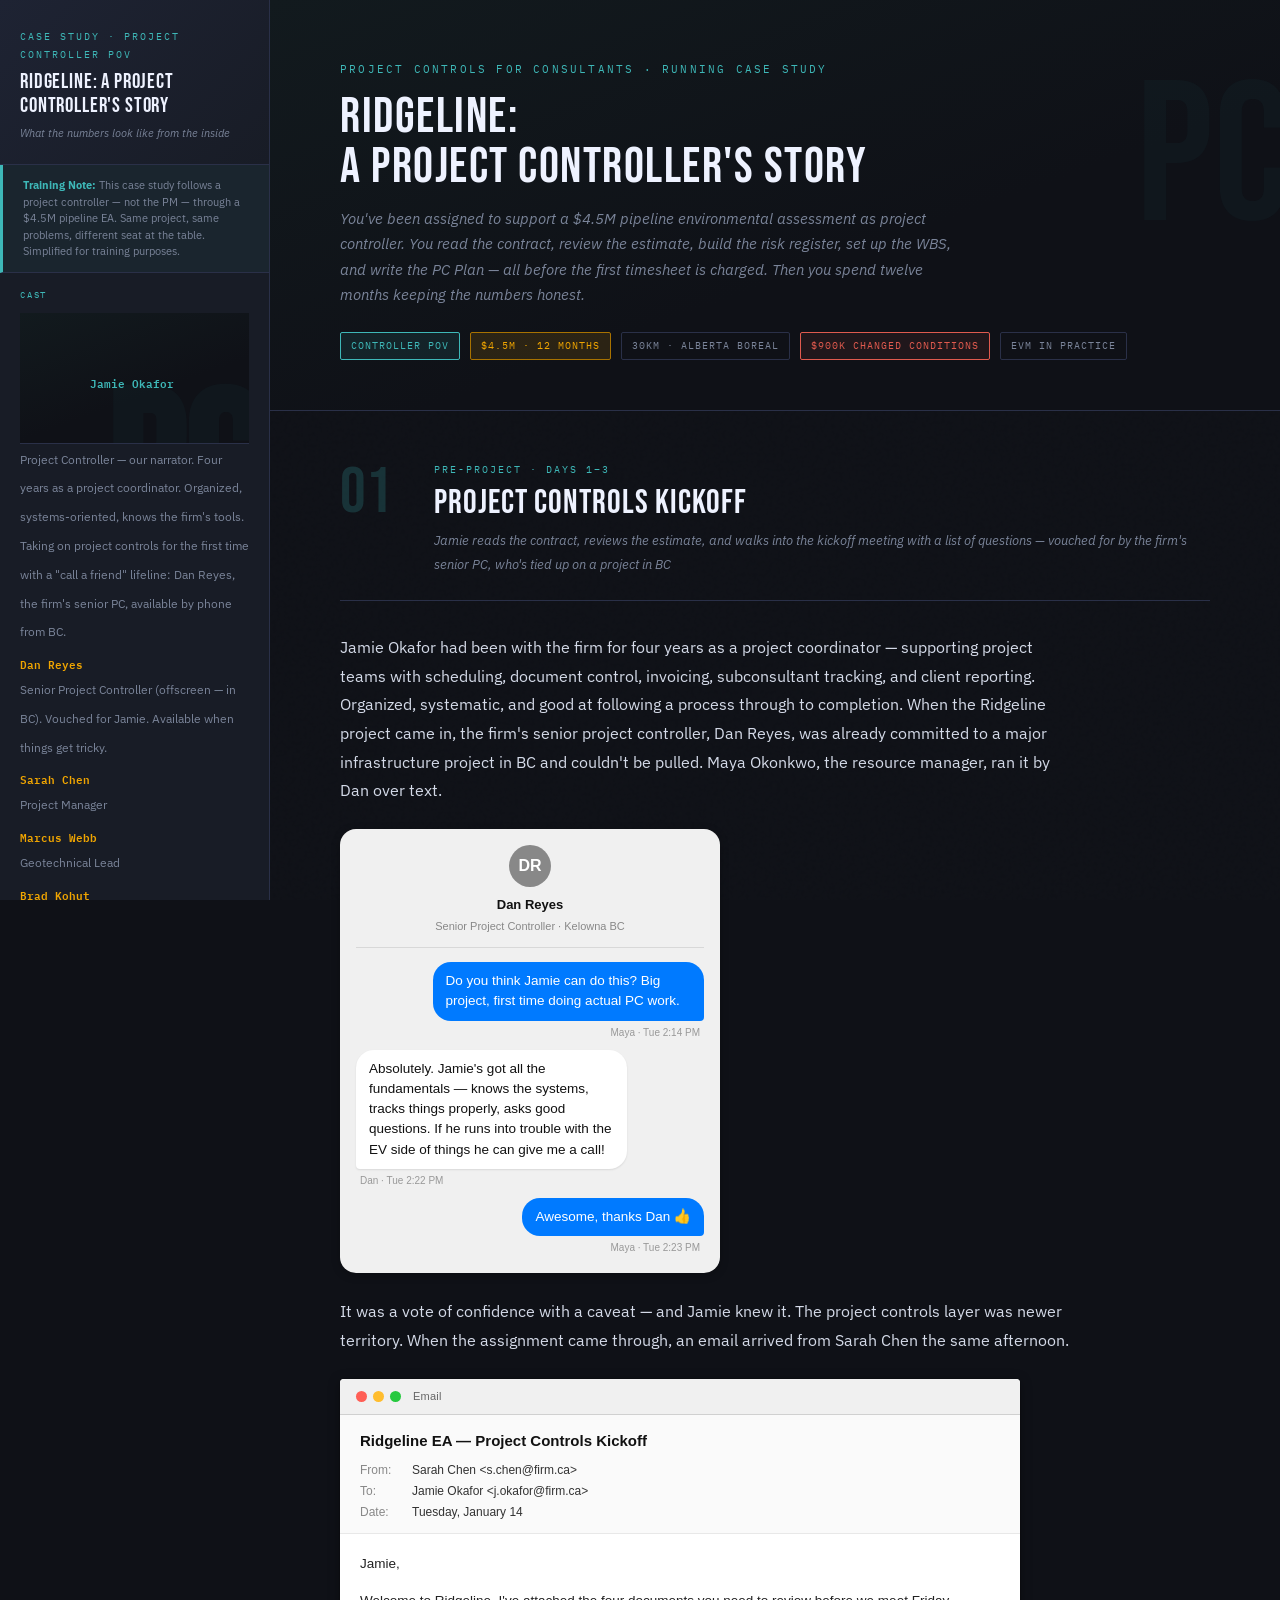
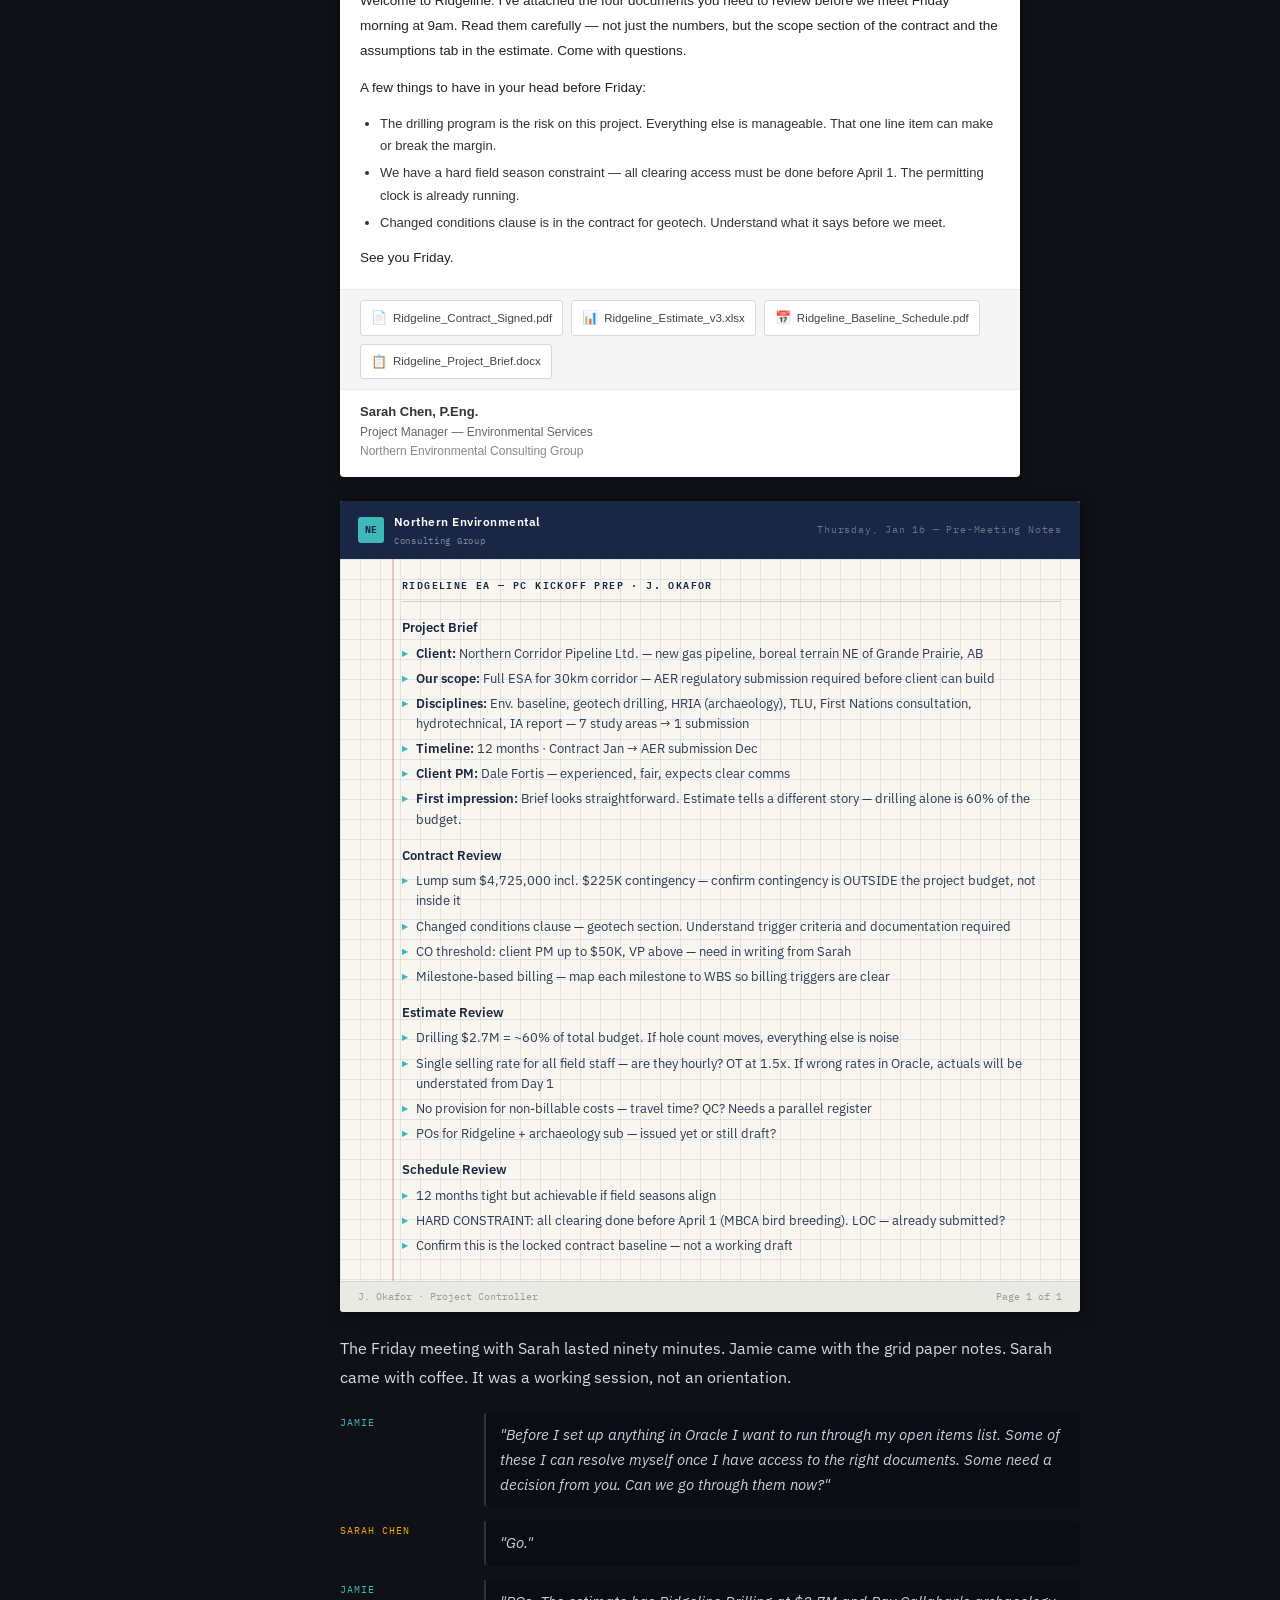
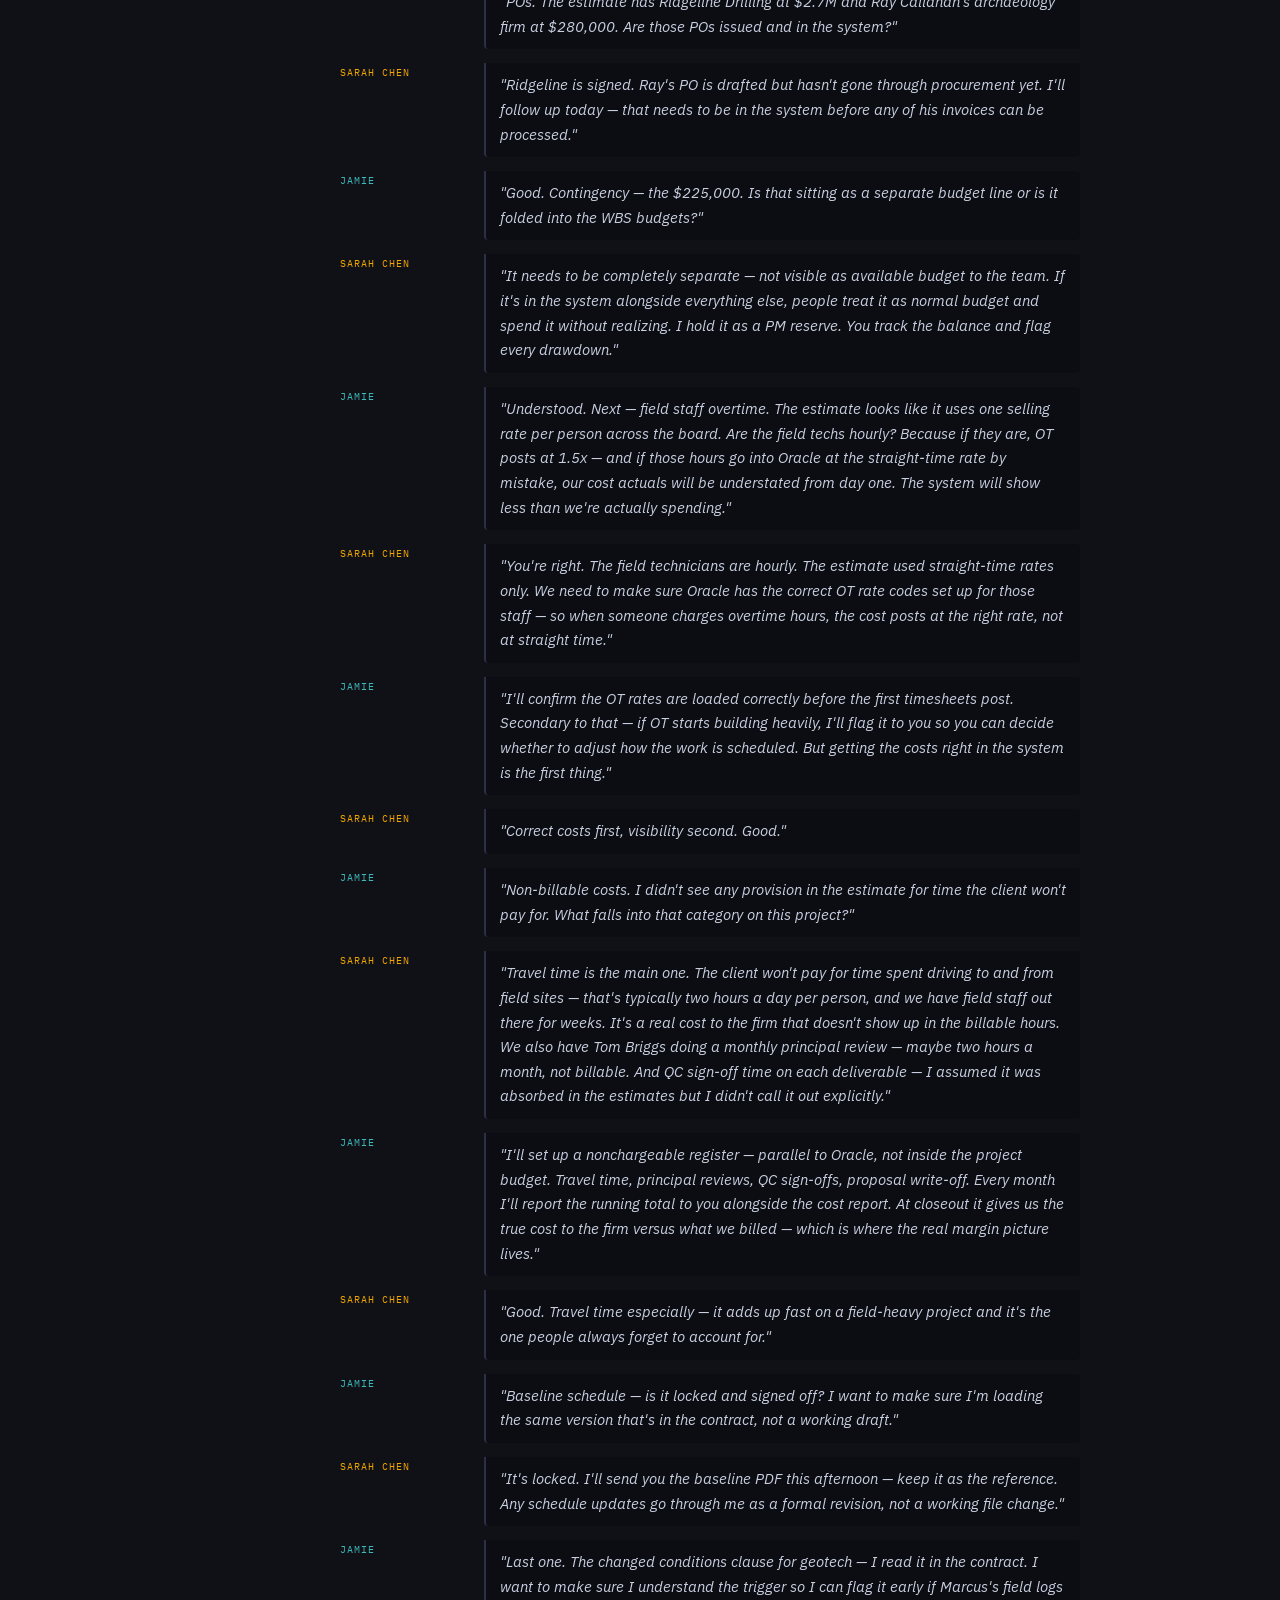
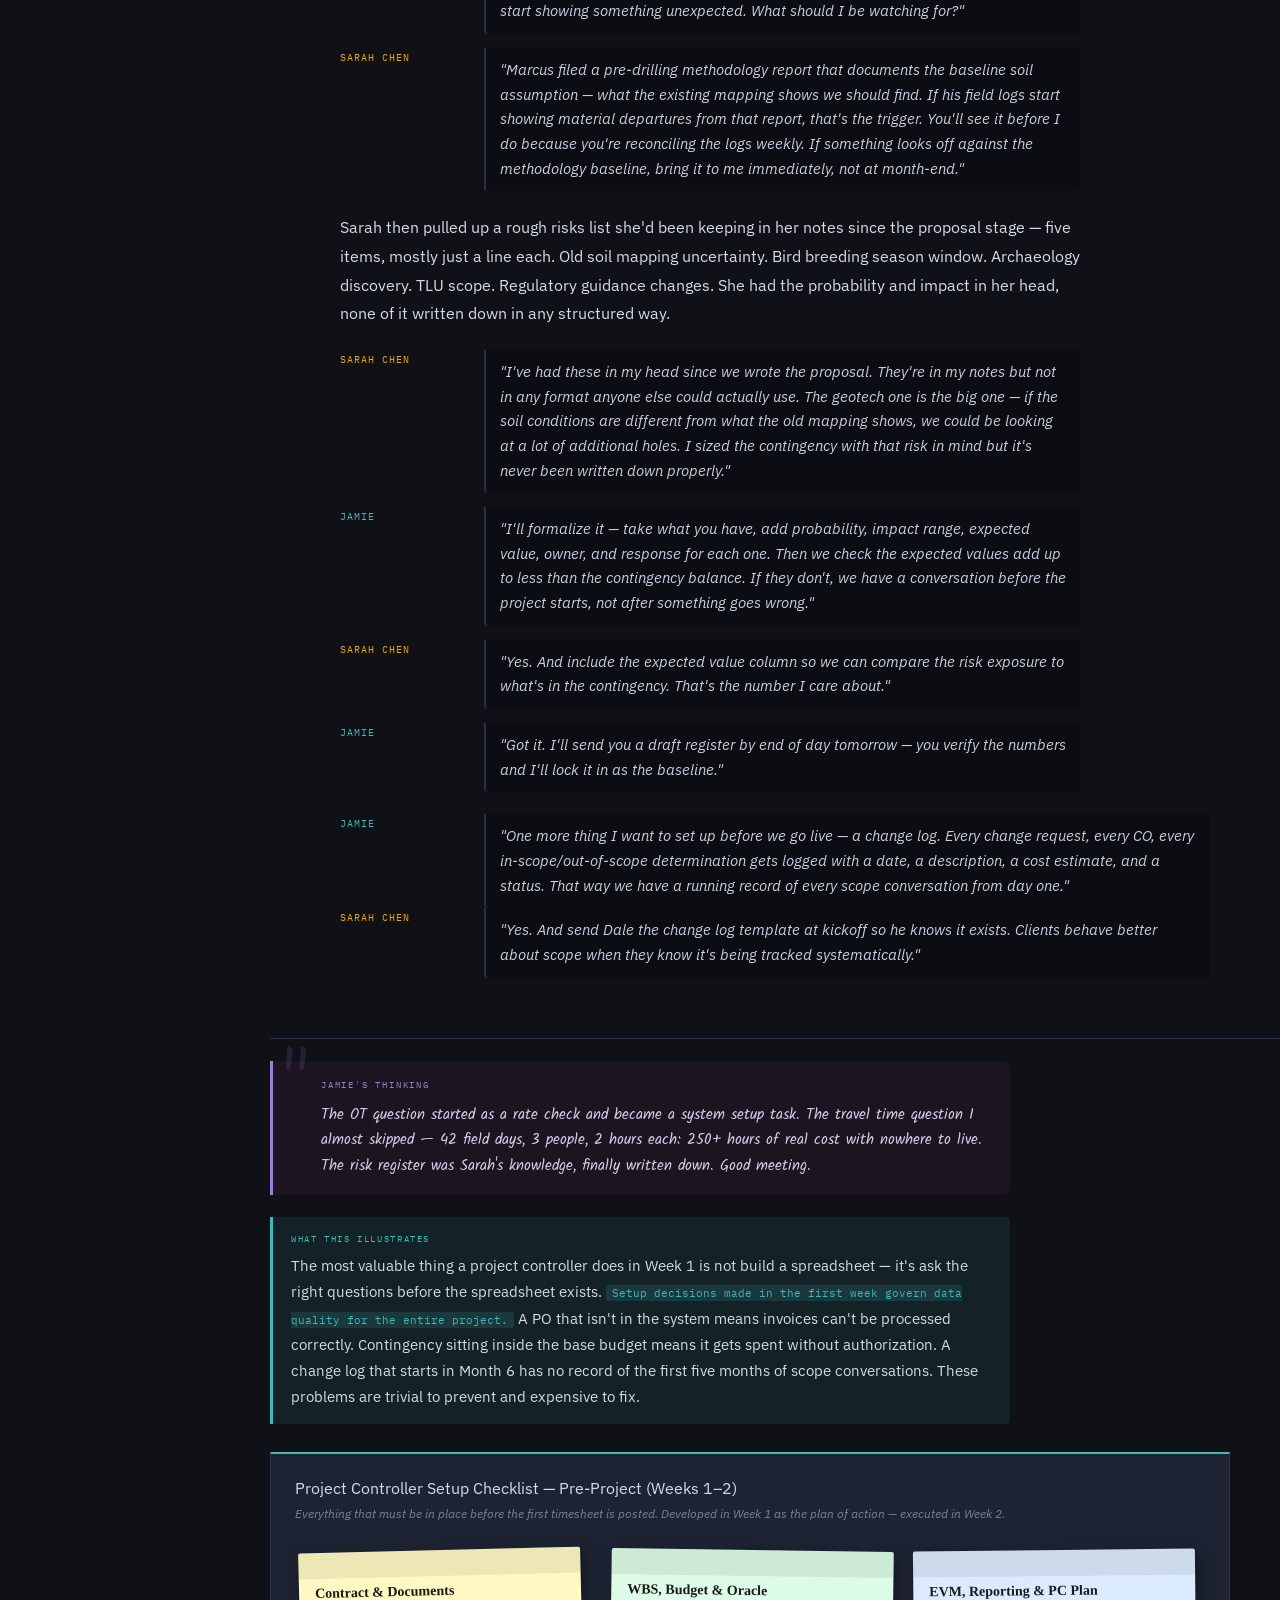
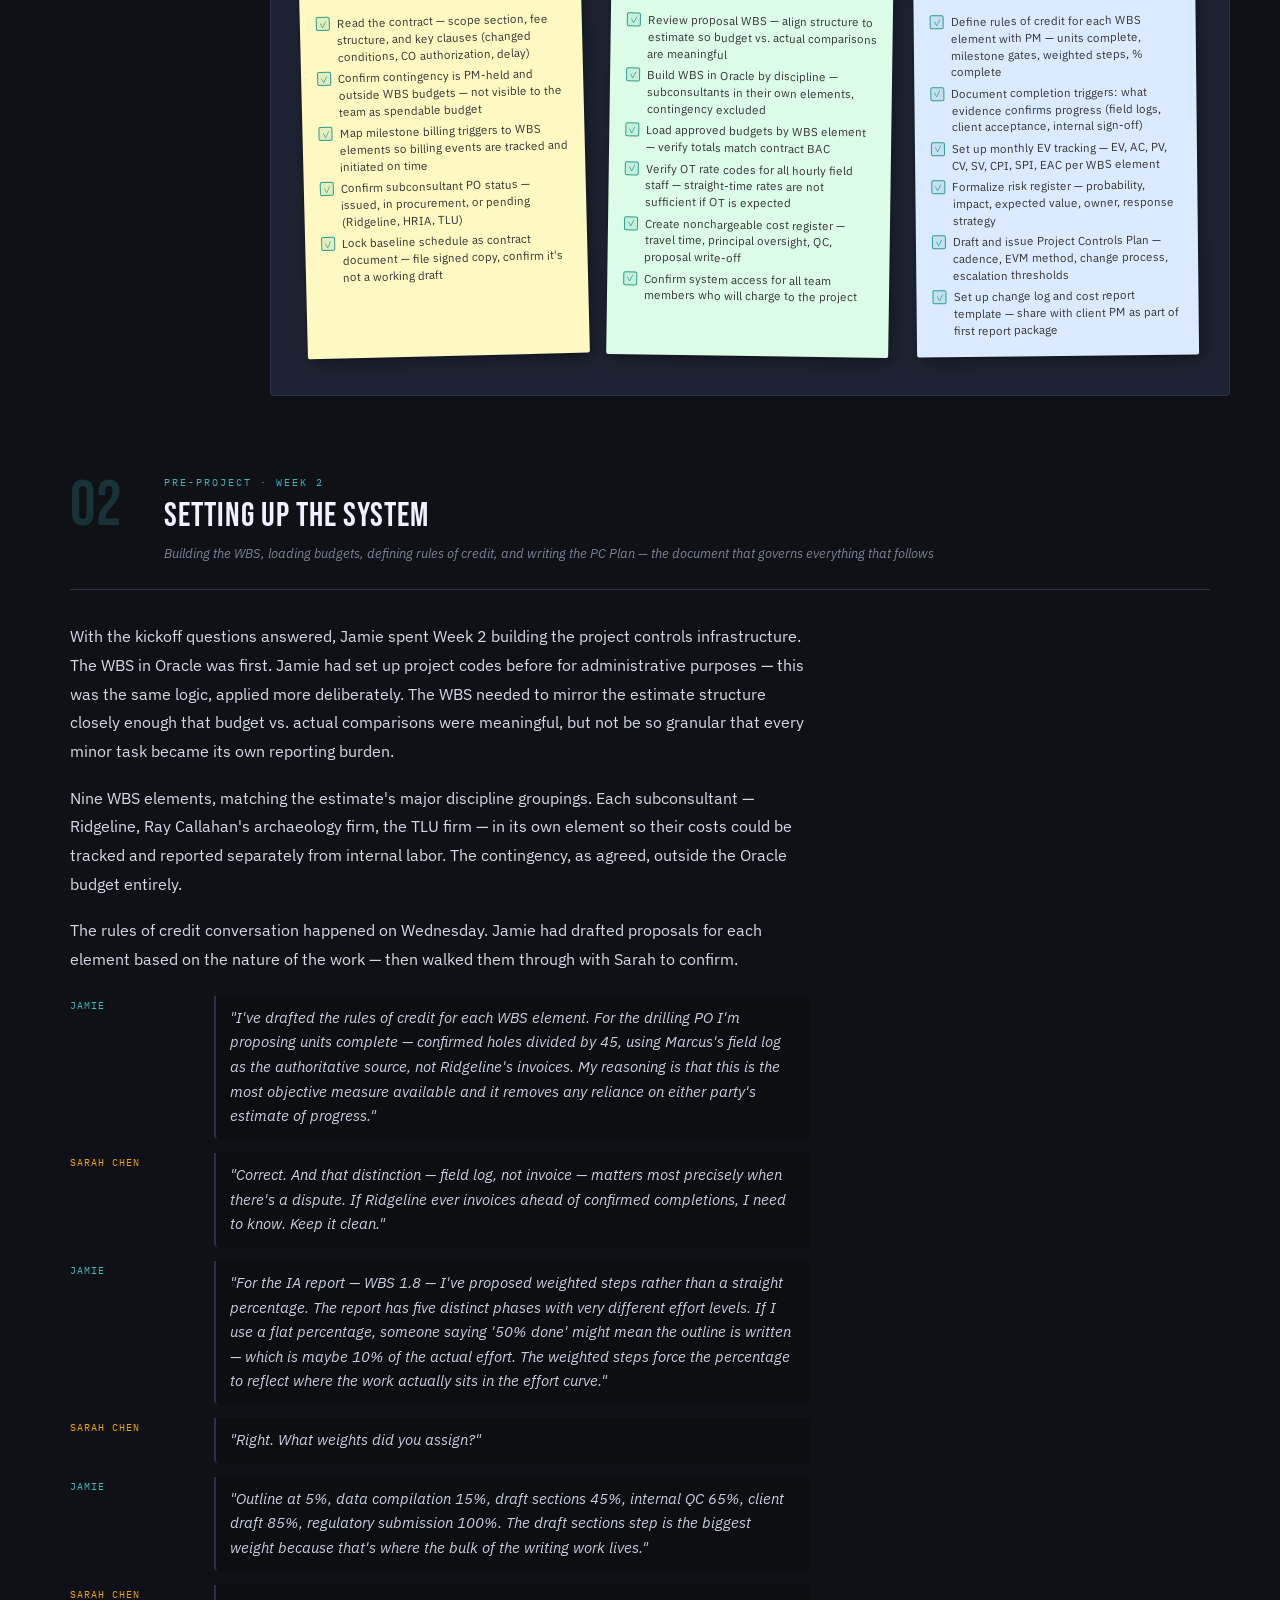
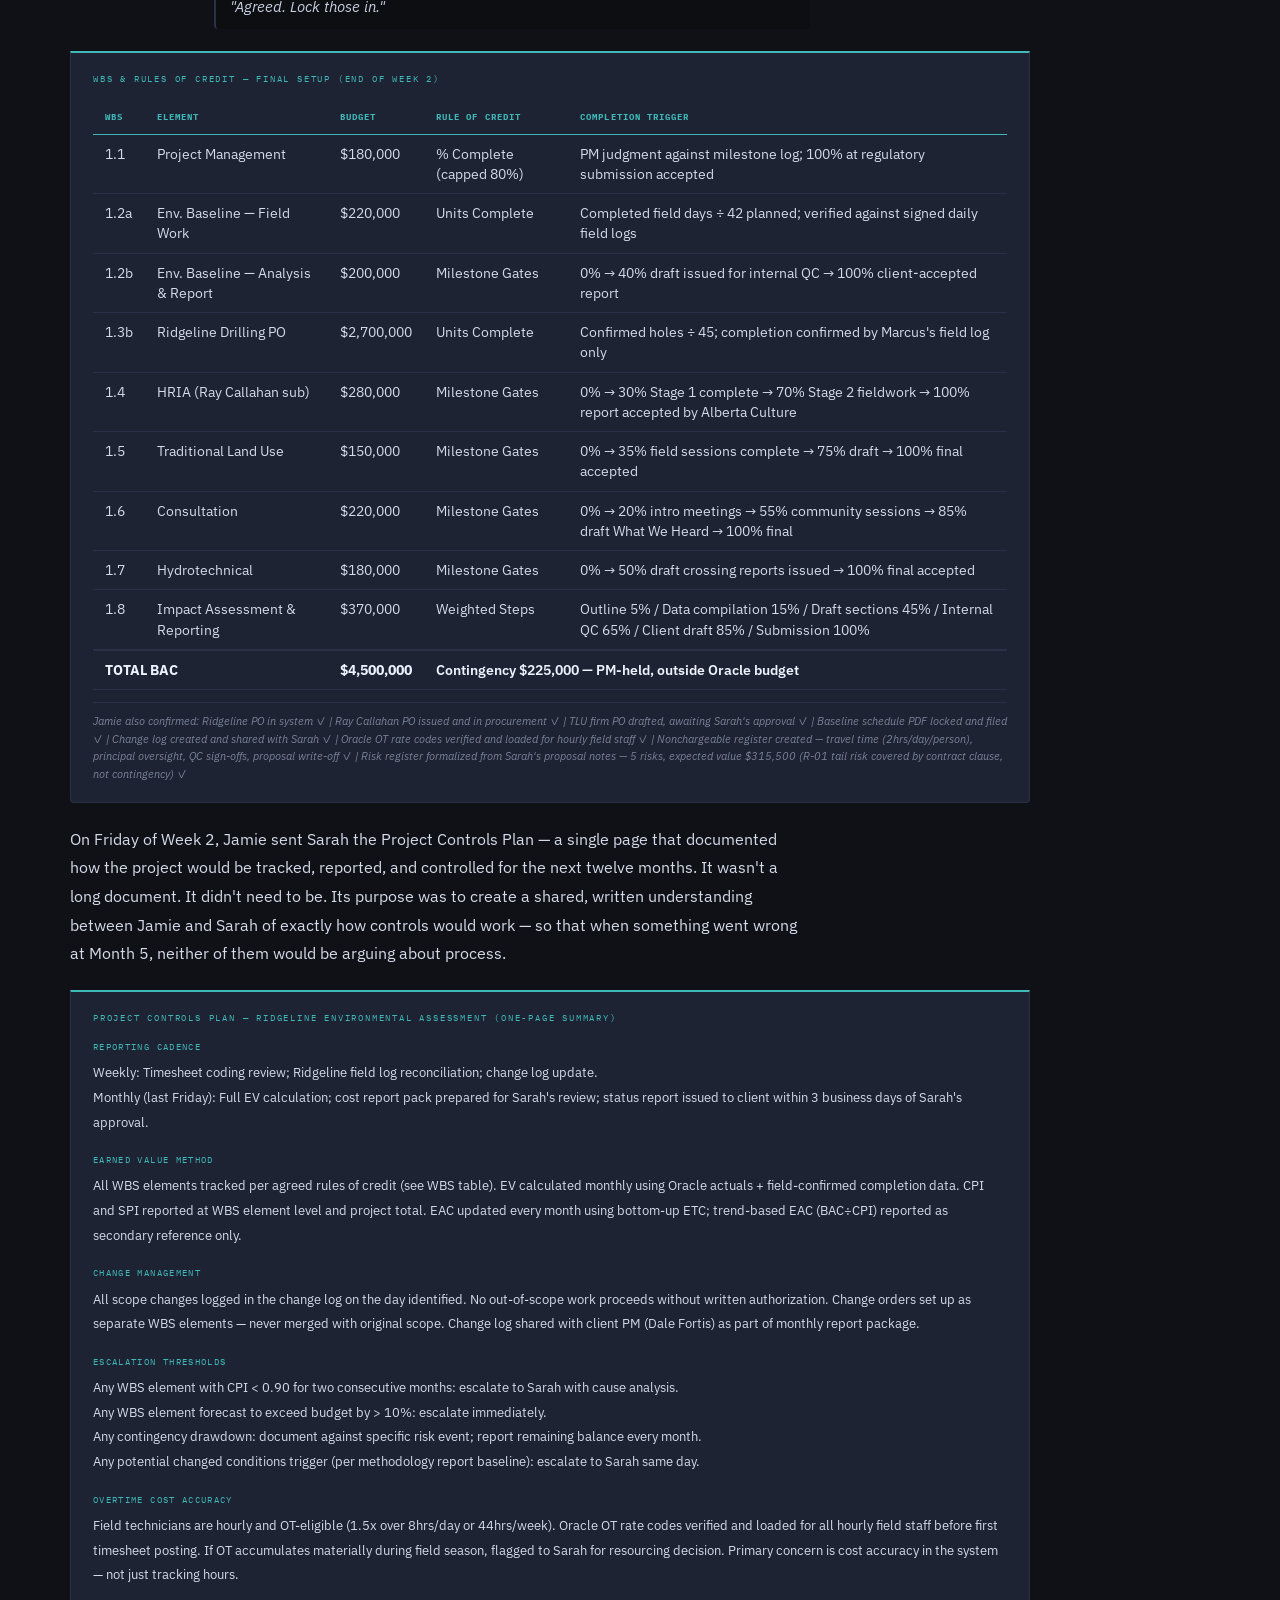
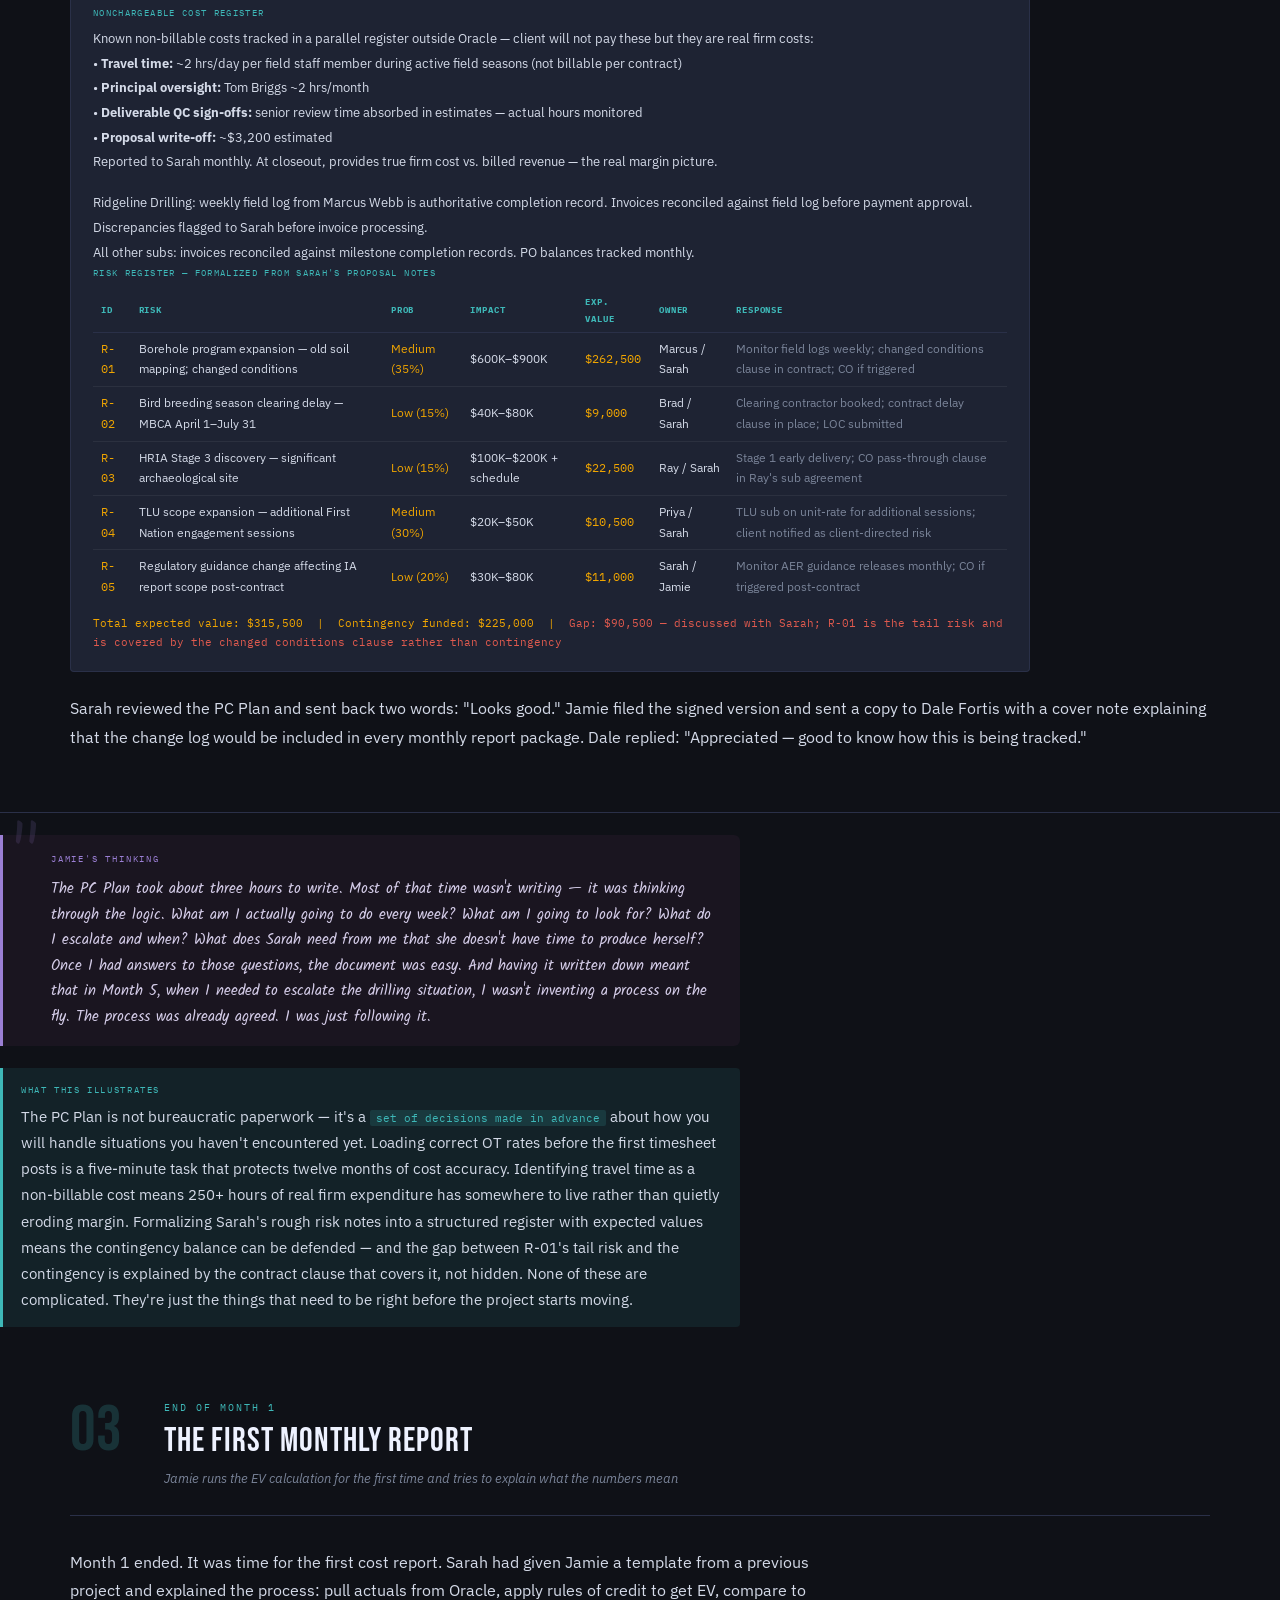
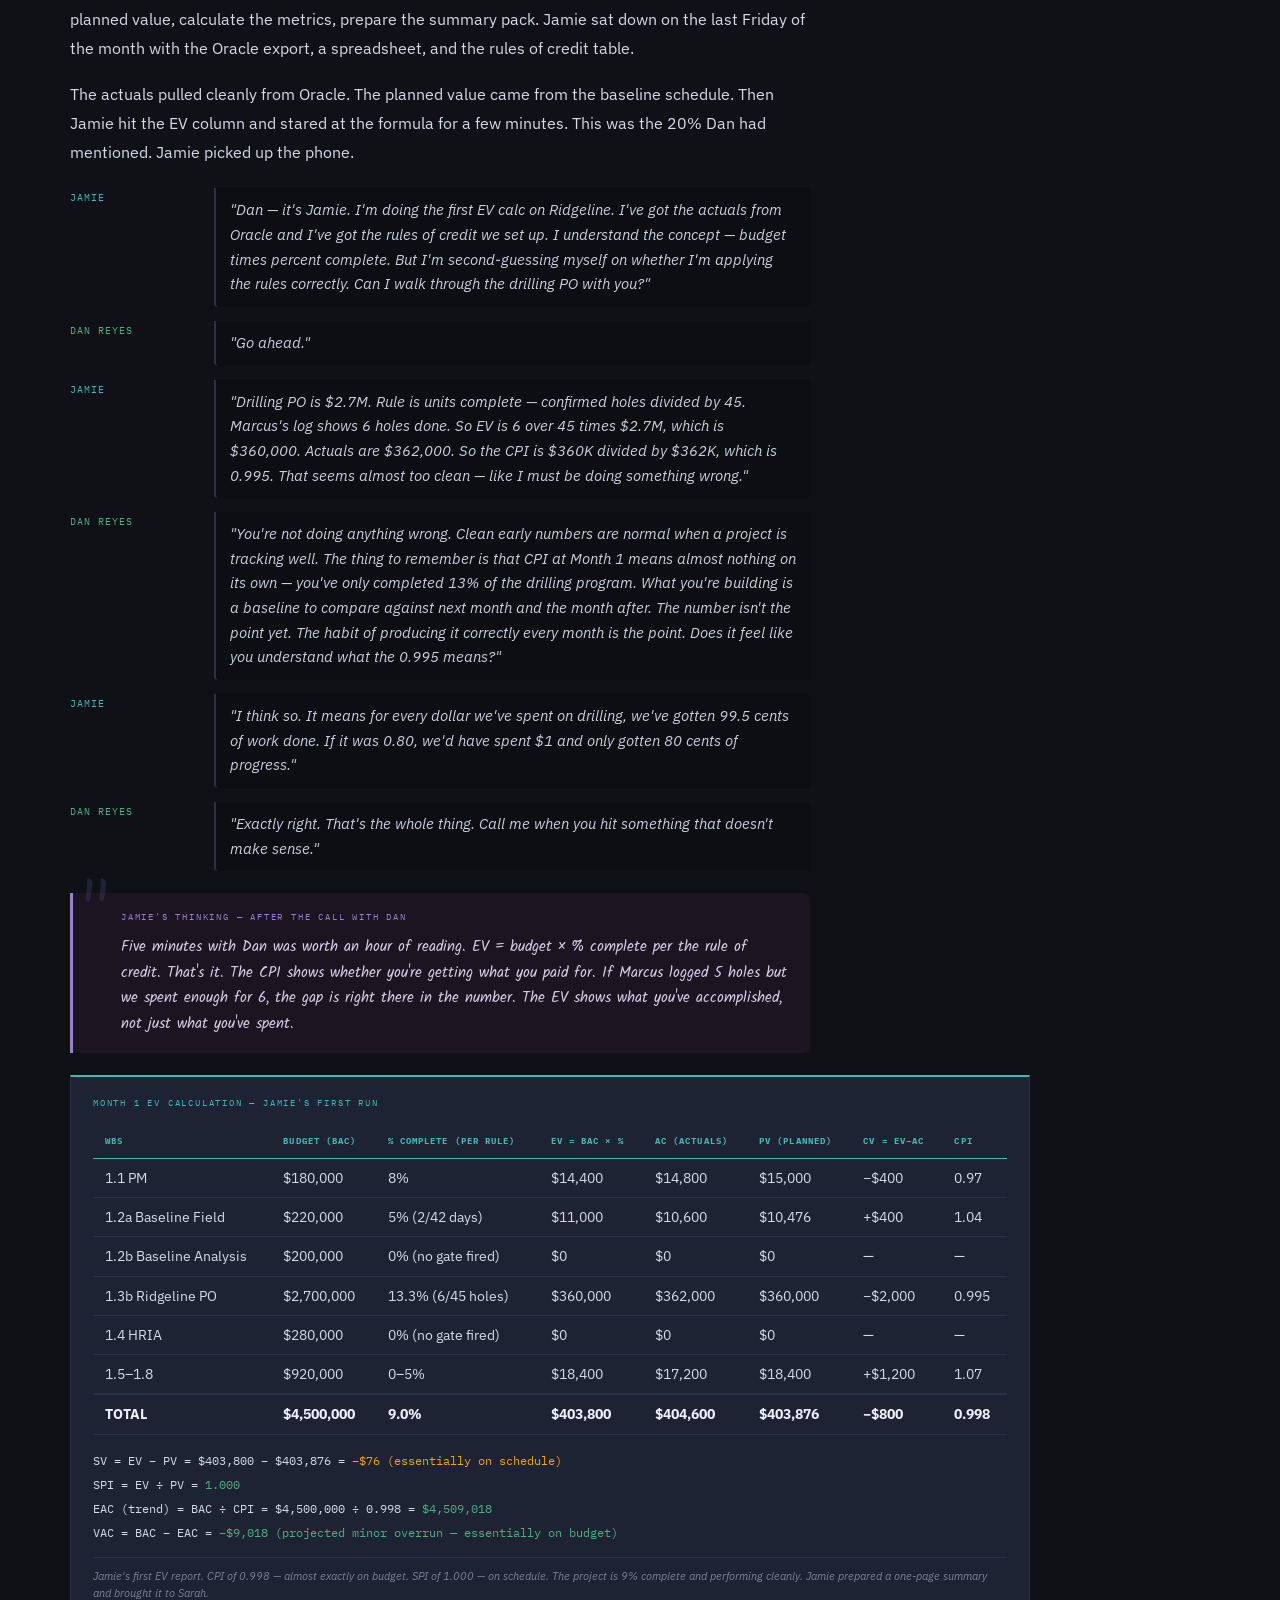
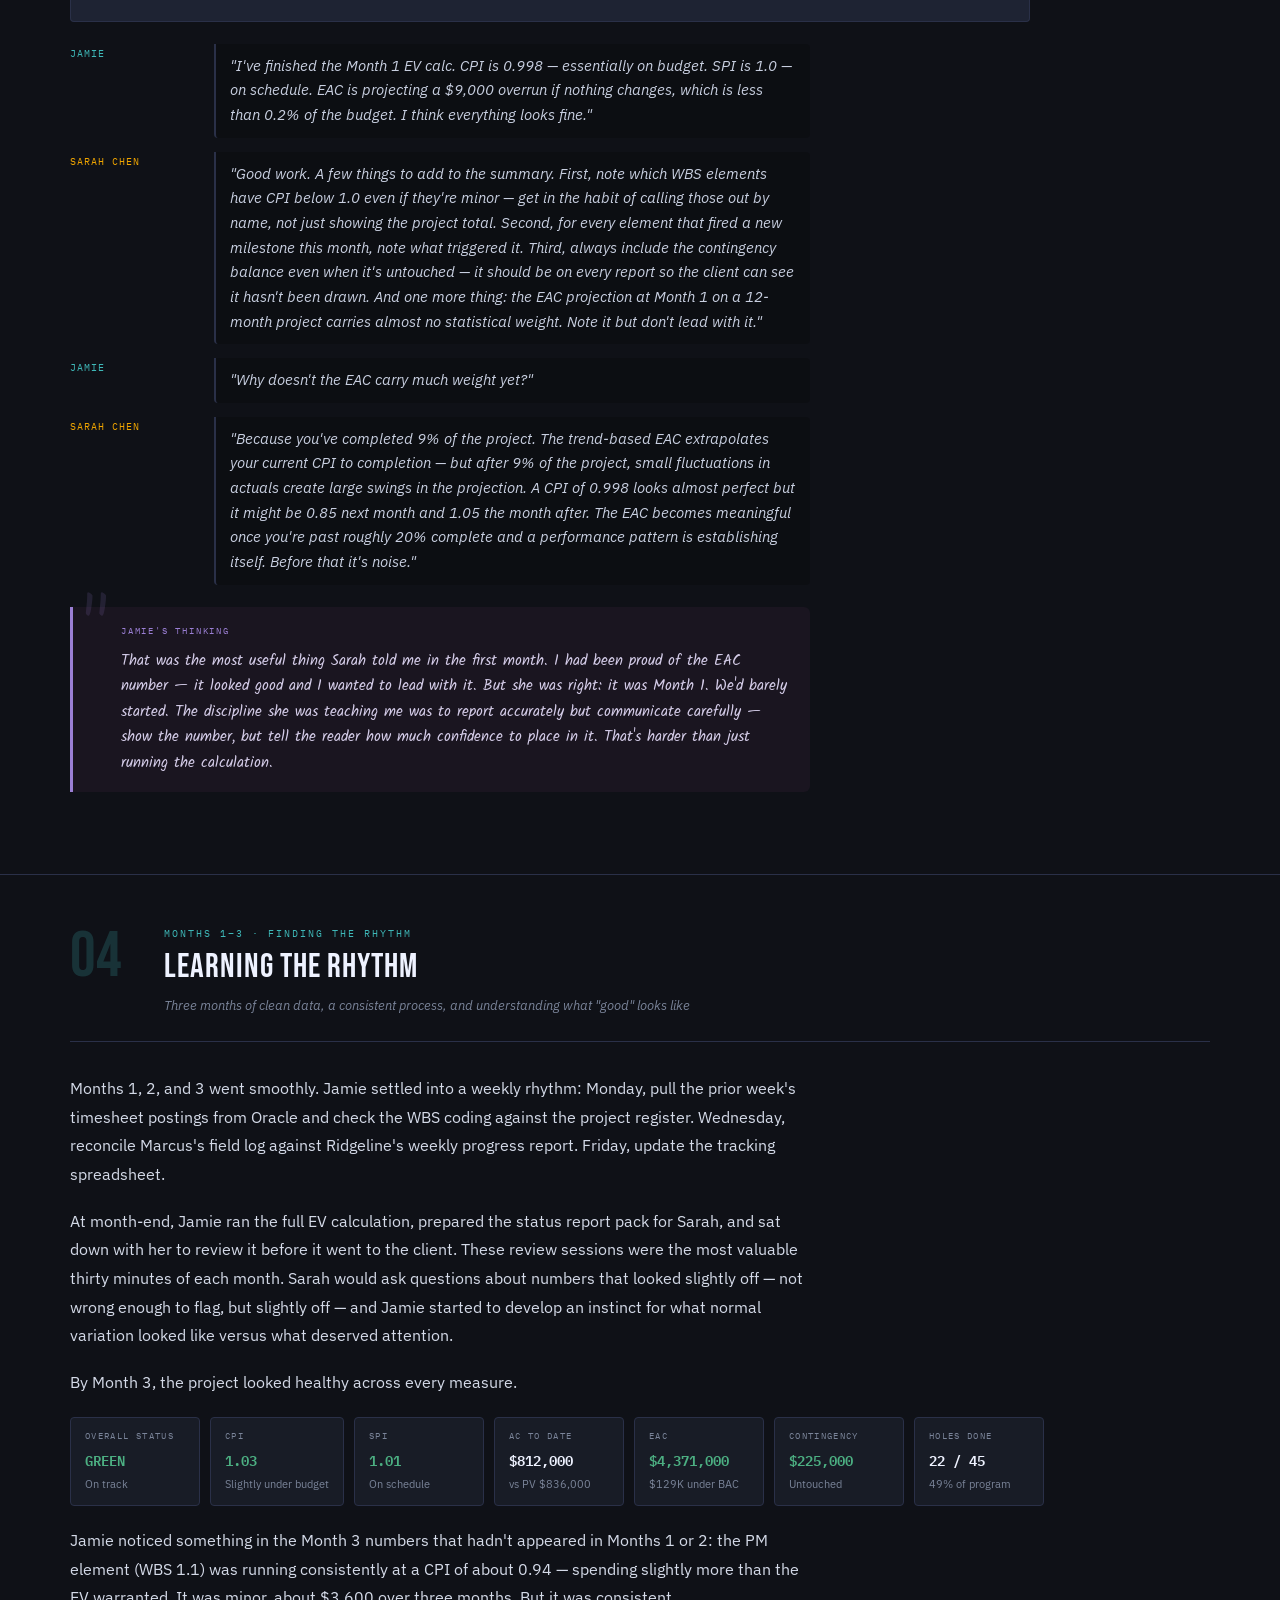
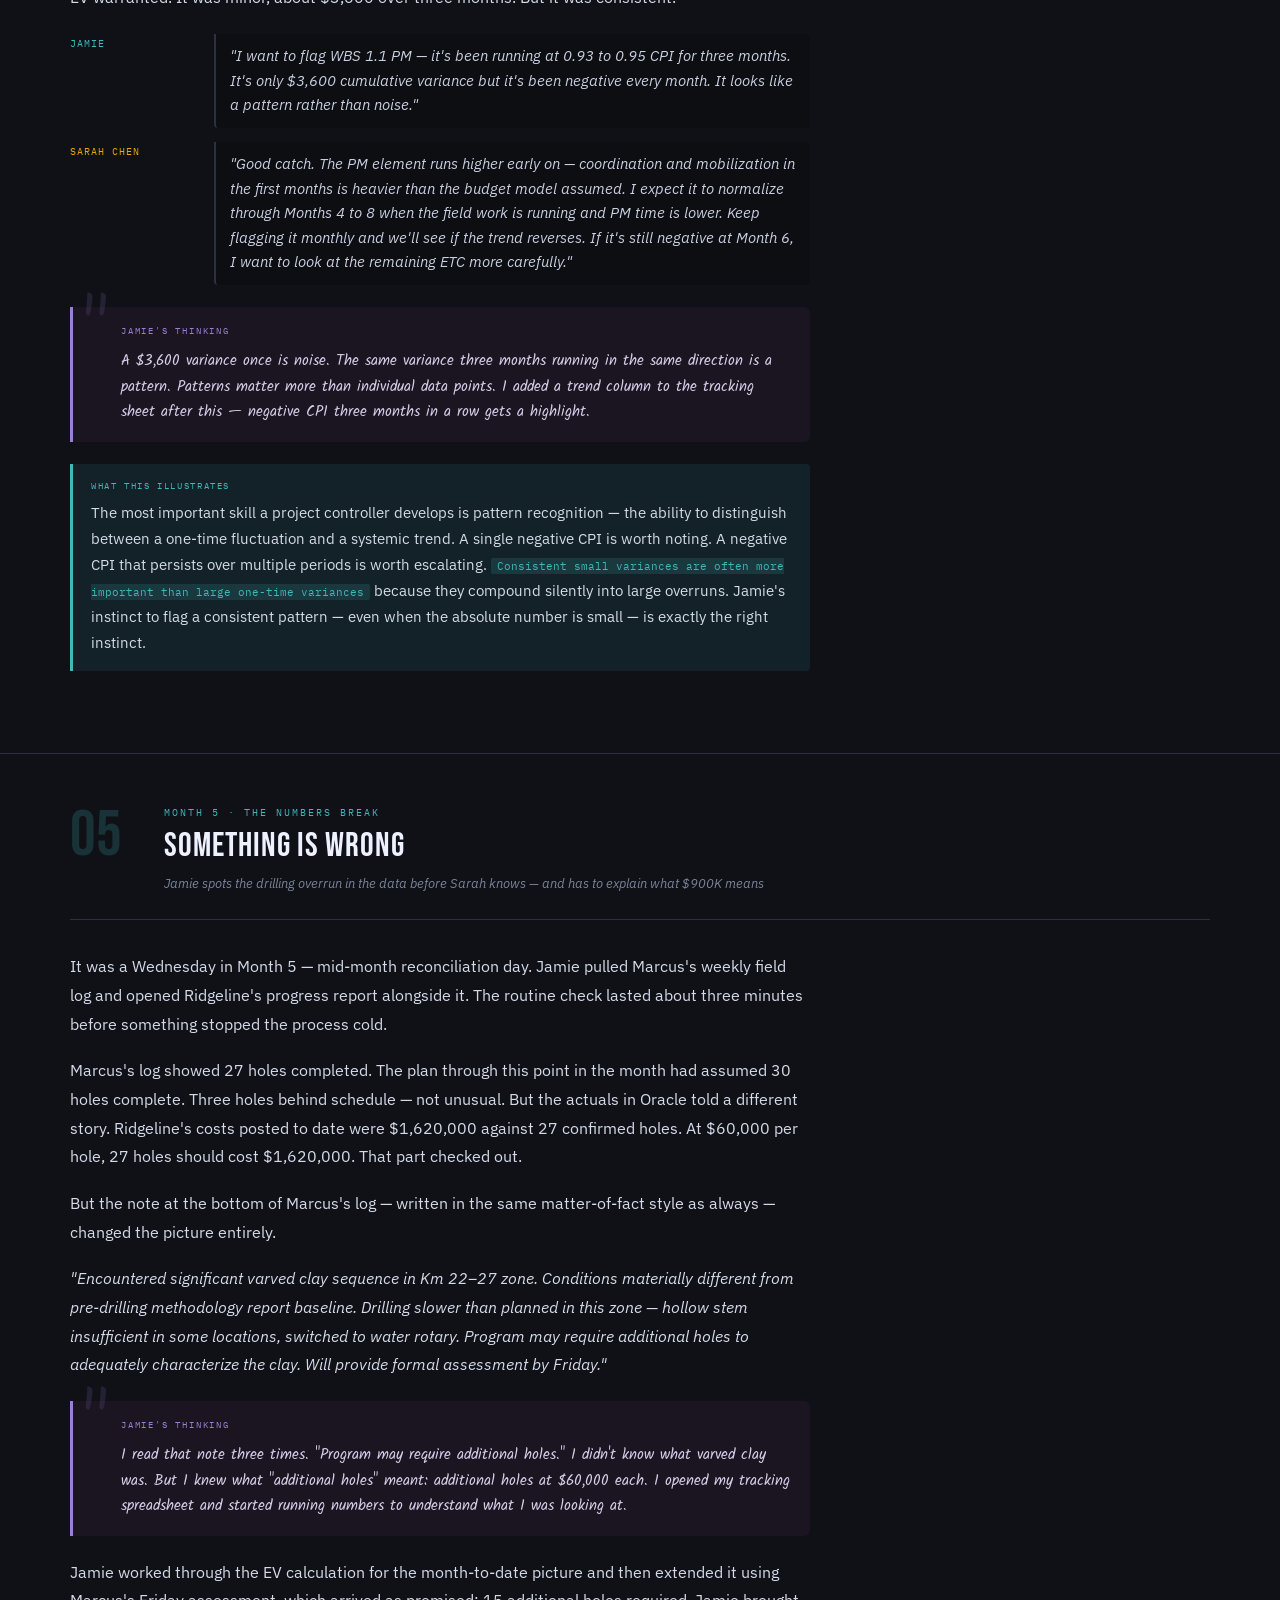
==== commit a4ab2c69: "post it notes" ====
--- a/index.html
+++ b/index.html
@@ -428,6 +428,19 @@
   .gantt-milestone-dot{position:absolute;top:50%;transform:translate(-50%,-50%);width:10px;height:10px;background:#e05a4e;border-radius:50%;border:2px solid #fff;box-shadow:0 0 0 1px #e05a4e;z-index:3;}
   .email-attachment{cursor:pointer;transition:background 0.12s,border-color 0.12s;}
   .email-attachment:hover{background:#e8eef8;border-color:#99aacc;}
+  /* Pre-project setup checklist */
+  .setup-checklist{background:var(--surface2);border:1px solid var(--border);border-top:2px solid var(--teal);border-radius:0 0 4px 4px;padding:20px 24px 28px;margin:28px 0;max-width:960px;}
+  .setup-checklist-intro{font-size:12px;color:var(--text-dim);margin-bottom:20px;font-style:italic;}
+  .setup-grid{display:grid;grid-template-columns:1fr 1fr 1fr;gap:24px;padding:6px 8px 10px;}
+  .setup-group{border-radius:2px;padding:14px 16px 18px;position:relative;box-shadow:4px 5px 16px rgba(0,0,0,0.35),0 1px 3px rgba(0,0,0,0.2);}
+  .setup-group::before{content:'';position:absolute;top:0;left:0;right:0;height:26px;background:rgba(0,0,0,0.07);border-radius:2px 2px 0 0;}
+  .setup-group:nth-child(1){background:#fef9c3;transform:rotate(-1.4deg);}
+  .setup-group:nth-child(2){background:#dcfce7;transform:rotate(0.8deg);}
+  .setup-group:nth-child(3){background:#dbeafe;transform:rotate(-0.6deg);}
+  .setup-group-title{font-family:'Kalam',cursive;font-size:14px;font-weight:700;color:#1a1a1a;margin-bottom:10px;padding-top:14px;}
+  .setup-item{display:flex;gap:7px;align-items:flex-start;margin-bottom:5px;font-size:11.5px;color:#333;line-height:1.45;font-family:var(--sans);}
+  .setup-item:last-child{margin-bottom:0;}
+  .setup-check{width:14px;height:14px;min-width:14px;border:1.5px solid #2a9d8f;border-radius:2px;display:flex;align-items:center;justify-content:center;font-size:9px;color:#2a9d8f;background:rgba(42,157,143,0.12);margin-top:1px;flex-shrink:0;}
   /* Excel-style estimate */
   .xls-titlebar{background:#217346;padding:6px 14px;display:flex;align-items:center;justify-content:space-between;border-radius:4px 4px 0 0;}
   .xls-titlebar-left{display:flex;align-items:center;gap:8px;}
@@ -801,6 +814,44 @@
     <div class="callout-label">What This Illustrates</div>
     <p>The most valuable thing a project controller does in Week 1 is not build a spreadsheet — it's ask the right questions before the spreadsheet exists. <span class="concept teal">Setup decisions made in the first week govern data quality for the entire project.</span> A PO that isn't in the system means invoices can't be processed correctly. Contingency sitting inside the base budget means it gets spent without authorization. A change log that starts in Month 6 has no record of the first five months of scope conversations. These problems are trivial to prevent and expensive to fix.</p>
   </div>
+
+  <div class="setup-checklist">
+    <span class="wb-label">Project Controller Setup Checklist — Pre-Project (Weeks 1–2)</span>
+    <div class="setup-checklist-intro">Everything that must be in place before the first timesheet is posted. Developed in Week 1 as the plan of action — executed in Week 2.</div>
+    <div class="setup-grid">
+
+      <div class="setup-group">
+        <div class="setup-group-title">Contract &amp; Documents</div>
+        <div class="setup-item"><div class="setup-check">✓</div><span>Read the contract — scope section, fee structure, and key clauses (changed conditions, CO authorization, delay)</span></div>
+        <div class="setup-item"><div class="setup-check">✓</div><span>Confirm contingency is PM-held and outside WBS budgets — not visible to the team as spendable budget</span></div>
+        <div class="setup-item"><div class="setup-check">✓</div><span>Map milestone billing triggers to WBS elements so billing events are tracked and initiated on time</span></div>
+        <div class="setup-item"><div class="setup-check">✓</div><span>Confirm subconsultant PO status — issued, in procurement, or pending (Ridgeline, HRIA, TLU)</span></div>
+        <div class="setup-item"><div class="setup-check">✓</div><span>Lock baseline schedule as contract document — file signed copy, confirm it's not a working draft</span></div>
+      </div>
+
+      <div class="setup-group">
+        <div class="setup-group-title">WBS, Budget &amp; Oracle</div>
+        <div class="setup-item"><div class="setup-check">✓</div><span>Review proposal WBS — align structure to estimate so budget vs. actual comparisons are meaningful</span></div>
+        <div class="setup-item"><div class="setup-check">✓</div><span>Build WBS in Oracle by discipline — subconsultants in their own elements, contingency excluded</span></div>
+        <div class="setup-item"><div class="setup-check">✓</div><span>Load approved budgets by WBS element — verify totals match contract BAC</span></div>
+        <div class="setup-item"><div class="setup-check">✓</div><span>Verify OT rate codes for all hourly field staff — straight-time rates are not sufficient if OT is expected</span></div>
+        <div class="setup-item"><div class="setup-check">✓</div><span>Create nonchargeable cost register — travel time, principal oversight, QC, proposal write-off</span></div>
+        <div class="setup-item"><div class="setup-check">✓</div><span>Confirm system access for all team members who will charge to the project</span></div>
+      </div>
+
+      <div class="setup-group">
+        <div class="setup-group-title">EVM, Reporting &amp; PC Plan</div>
+        <div class="setup-item"><div class="setup-check">✓</div><span>Define rules of credit for each WBS element with PM — units complete, milestone gates, weighted steps, % complete</span></div>
+        <div class="setup-item"><div class="setup-check">✓</div><span>Document completion triggers: what evidence confirms progress (field logs, client acceptance, internal sign-off)</span></div>
+        <div class="setup-item"><div class="setup-check">✓</div><span>Set up monthly EV tracking — EV, AC, PV, CV, SV, CPI, SPI, EAC per WBS element</span></div>
+        <div class="setup-item"><div class="setup-check">✓</div><span>Formalize risk register — probability, impact, expected value, owner, response strategy</span></div>
+        <div class="setup-item"><div class="setup-check">✓</div><span>Draft and issue Project Controls Plan — cadence, EVM method, change process, escalation thresholds</span></div>
+        <div class="setup-item"><div class="setup-check">✓</div><span>Set up change log and cost report template — share with client PM as part of first report package</span></div>
+      </div>
+
+    </div>
+  </div>
+
 </div>
 
 <!-- ══ BEAT 2: SETTING UP THE SYSTEM ══ -->
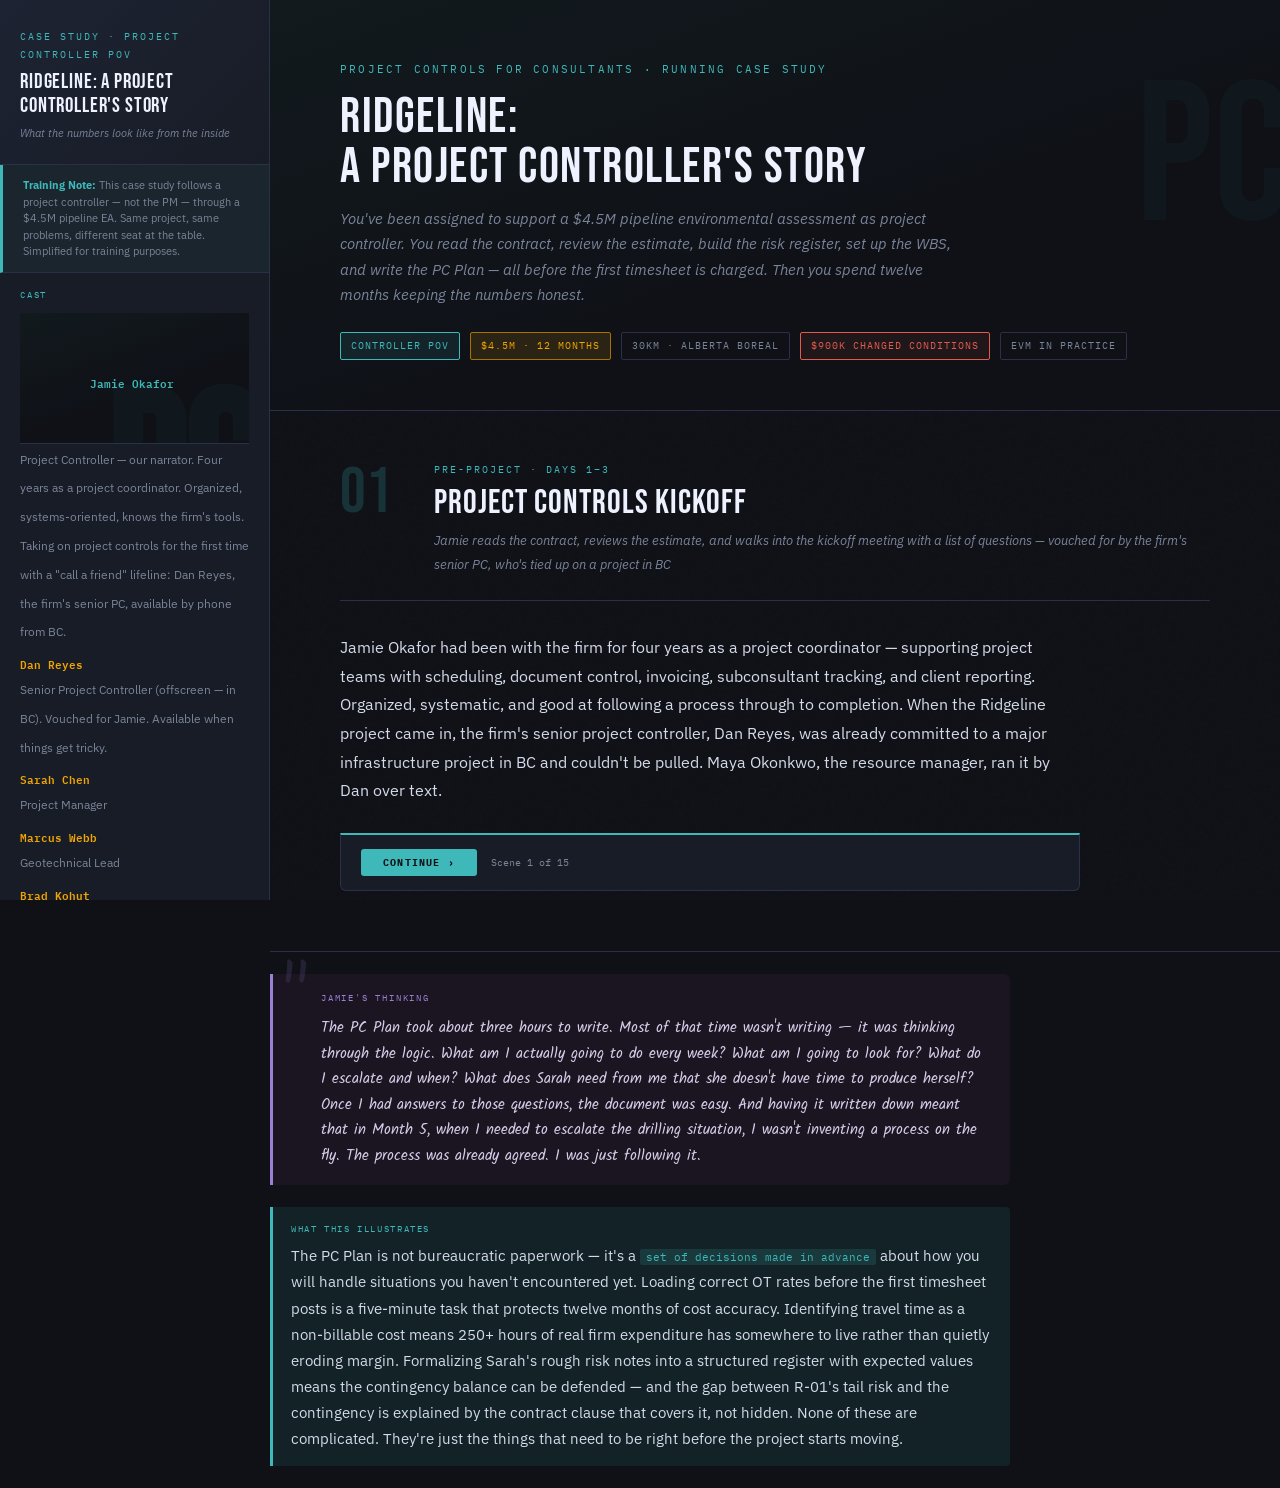
==== commit 97cbc2f6: "continued fixes" ====
--- a/index.html
+++ b/index.html
@@ -41,6 +41,7 @@
   .nav-item{display:flex;align-items:flex-start;gap:10px;padding:7px 20px;cursor:pointer;border-left:3px solid transparent;font-size:13px;color:var(--text-dim);transition:all 0.15s;line-height:1.4;}
   .nav-item:hover{background:var(--teal-glow);color:var(--text);}
   .nav-item.active{border-left-color:var(--teal);background:var(--teal-glow);color:var(--teal);}
+  .nav-item.nav-locked{opacity:0.35;cursor:default;pointer-events:none;}
   .nav-num{font-family:var(--mono);font-size:10px;min-width:20px;color:var(--text-dim);padding-top:1px;}
 
   /* MAIN */
@@ -97,15 +98,62 @@
   .grid-note-footer{background:rgba(26,39,68,0.06);border-top:1px solid rgba(26,39,68,0.1);padding:6px 18px;display:flex;justify-content:space-between;font-family:var(--mono);font-size:10px;color:rgba(26,39,68,0.4);}
 
   /* DIALOGUE */
-  .dialogue{margin:22px 0;display:flex;flex-direction:column;gap:14px;max-width:740px;}
-  .line{display:flex;gap:14px;align-items:flex-start;}
-  .line-speaker{font-family:var(--mono);font-size:10px;letter-spacing:0.1em;text-transform:uppercase;color:var(--purple);min-width:130px;padding-top:3px;line-height:1.4;flex-shrink:0;}
+  .dialogue{margin:24px 0;display:flex;flex-direction:column;max-width:740px;background:var(--surface);border:1px solid var(--border);border-radius:8px;padding:18px 20px 14px;}
+  .dialogue-scroll{display:flex;flex-direction:column;gap:8px;max-height:340px;overflow-y:auto;padding-right:4px;scrollbar-width:thin;scrollbar-color:var(--border) transparent;}
+  .dialogue-scroll::-webkit-scrollbar{width:4px;}
+  .dialogue-scroll::-webkit-scrollbar-thumb{background:var(--border);border-radius:2px;}
+  .line{display:flex;flex-direction:column;gap:4px;align-items:flex-start;}
+  .line-speaker{font-family:var(--mono);font-size:9px;letter-spacing:0.15em;text-transform:uppercase;font-weight:700;display:flex;align-items:center;gap:5px;padding:0 6px;}
+  .line-speaker::before{content:'';width:6px;height:6px;border-radius:50%;background:currentColor;flex-shrink:0;}
   .line-speaker.pm{color:var(--amber);}
   .line-speaker.client{color:var(--blue);}
   .line-speaker.geotech{color:#e8a04a;}
   .line-speaker.internal{color:var(--green);}
   .line-speaker.jamie{color:var(--teal);}
-  .line-text{font-style:italic;font-size:14.5px;color:#c8cfe0;background:rgba(0,0,0,0.2);padding:10px 14px;border-radius:0 4px 4px 4px;border-left:2px solid #2a3048;flex:1;line-height:1.7;}
+  .line-text{font-style:italic;font-size:14px;color:#c8cfe0;padding:10px 16px;border-radius:4px 18px 18px 18px;line-height:1.72;max-width:86%;border:1px solid rgba(255,255,255,0.06);}
+  /* dialogue click-through controls */
+  .line{transition:opacity 0.35s ease;}
+  .line.line-hidden{opacity:0;pointer-events:none;user-select:none;}
+  .dialogue-controls{display:flex;align-items:center;gap:12px;margin-top:14px;padding-top:12px;border-top:1px solid var(--border);}
+  .dlg-next{font-family:var(--mono);font-size:10px;letter-spacing:0.12em;text-transform:uppercase;padding:6px 18px;background:var(--teal);color:var(--bg);border:none;border-radius:3px;cursor:pointer;font-weight:700;}
+  .dlg-next:hover:not(:disabled){background:#4dd0d0;}
+  .dlg-next:disabled{background:var(--border);color:var(--text-dim);cursor:default;}
+  .dlg-progress{font-family:var(--mono);font-size:10px;color:var(--text-dim);flex:1;}
+  .dlg-showall{font-family:var(--mono);font-size:10px;color:var(--text-dim);background:none;border:none;cursor:pointer;text-decoration:underline;letter-spacing:0.05em;padding:0;}
+  .dlg-showall:hover{color:var(--text);}
+
+  /* STORY MODE — scene-by-scene reveal */
+  .scene-block.scene-hidden{display:none;}
+  .story-nav{display:flex;align-items:center;gap:14px;margin:28px 0 0;padding:14px 20px;background:var(--surface);border:1px solid var(--border);border-top:2px solid var(--teal);border-radius:0 0 6px 6px;max-width:740px;}
+  .story-next-btn{font-family:var(--mono);font-size:10px;letter-spacing:0.12em;text-transform:uppercase;padding:7px 22px;background:var(--teal);color:var(--bg);border:none;border-radius:3px;cursor:pointer;font-weight:700;white-space:nowrap;transition:background 0.15s;}
+  .story-next-btn:hover:not(:disabled){background:#4dd0d0;}
+  .story-next-btn:disabled{background:var(--border);color:var(--text-dim);cursor:default;}
+  .story-progress-label{font-family:var(--mono);font-size:10px;color:var(--text-dim);flex:1;}
+  .story-hint{font-family:var(--mono);font-size:10px;color:var(--amber);font-style:italic;}
+  .doc-hint{font-family:var(--mono);font-size:10px;color:var(--text-dim);margin-top:10px;padding:8px 12px;border:1px dashed var(--border);border-radius:3px;text-align:center;letter-spacing:0.04em;}
+  .doc-hint.docs-done{color:var(--teal);border-color:var(--teal);border-style:solid;}
+  /* Beat locking */
+  .beat-locked{display:none;}
+  .beat-advance{display:flex;align-items:center;gap:14px;margin:36px 0 0;padding:14px 20px;background:var(--surface);border:1px solid var(--border);border-top:2px solid var(--teal);border-radius:0 0 6px 6px;max-width:740px;}
+  .beat-advance-btn{font-family:var(--mono);font-size:10px;letter-spacing:0.12em;text-transform:uppercase;padding:7px 22px;background:var(--teal);color:var(--bg);border:none;border-radius:3px;cursor:pointer;font-weight:700;transition:background 0.15s;}
+  .beat-advance-btn:hover{background:#4dd0d0;}
+
+  /* NOTE CAPTURE TOAST */
+  .note-toast{position:fixed;bottom:32px;right:32px;background:#f4f1e8;border-radius:4px;padding:14px 18px 14px 16px;box-shadow:3px 5px 24px rgba(0,0,0,0.55),0 0 0 1px rgba(0,0,0,0.12);z-index:9000;max-width:290px;transform:translateX(340px);transition:transform 0.38s cubic-bezier(0.34,1.4,0.64,1);pointer-events:none;background-image:linear-gradient(rgba(165,185,210,0.25) 1px,transparent 1px),linear-gradient(90deg,rgba(165,185,210,0.25) 1px,transparent 1px);background-size:18px 18px;}
+  .note-toast.toast-show{transform:translateX(0);}
+  .note-toast-header{display:flex;align-items:center;gap:8px;margin-bottom:7px;}
+  .note-toast-icon{font-size:15px;line-height:1;}
+  .note-toast-label{font-family:var(--mono);font-size:9px;letter-spacing:0.18em;text-transform:uppercase;color:#2a6049;font-weight:700;}
+  .note-toast-doc{font-family:var(--mono);font-size:9px;color:#666;margin-bottom:5px;}
+  .note-toast-text{font-family:'Kalam',cursive;font-size:13.5px;color:#2c3a3a;line-height:1.45;}
+  /* per-speaker bubble tint */
+  .line:has(.line-speaker.pm) .line-text{background:rgba(240,165,0,0.08);border-color:rgba(240,165,0,0.18);}
+  .line:has(.line-speaker.client) .line-text{background:rgba(91,155,213,0.08);border-color:rgba(91,155,213,0.18);}
+  .line:has(.line-speaker.geotech) .line-text{background:rgba(232,160,74,0.08);border-color:rgba(232,160,74,0.18);}
+  .line:has(.line-speaker.internal) .line-text{background:rgba(76,175,130,0.08);border-color:rgba(76,175,130,0.18);}
+  /* Jamie — right aligned */
+  .line:has(.line-speaker.jamie){align-items:flex-end;}
+  .line:has(.line-speaker.jamie) .line-text{background:rgba(62,184,184,0.12);border-color:rgba(62,184,184,0.28);border-radius:18px 4px 18px 18px;}
 
   /* JAMIE'S WORK — the spreadsheet / system view */
   .work-block{background:var(--surface2);border:1px solid var(--border);border-top:2px solid var(--teal);border-radius:0 0 4px 4px;padding:18px 22px;margin:22px 0;max-width:960px;}
@@ -579,9 +627,13 @@
     </div>
   </div>
 
-  <div class="prose">
-    <p>Jamie Okafor had been with the firm for four years as a project coordinator — supporting project teams with scheduling, document control, invoicing, subconsultant tracking, and client reporting. Organized, systematic, and good at following a process through to completion. When the Ridgeline project came in, the firm's senior project controller, Dan Reyes, was already committed to a major infrastructure project in BC and couldn't be pulled. Maya Okonkwo, the resource manager, ran it by Dan over text.</p>
-
+  <div class="scene-block">
+    <div class="prose">
+      <p>Jamie Okafor had been with the firm for four years as a project coordinator — supporting project teams with scheduling, document control, invoicing, subconsultant tracking, and client reporting. Organized, systematic, and good at following a process through to completion. When the Ridgeline project came in, the firm's senior project controller, Dan Reyes, was already committed to a major infrastructure project in BC and couldn't be pulled. Maya Okonkwo, the resource manager, ran it by Dan over text.</p>
+    </div>
+  </div>
+
+  <div class="scene-block">
     <div class="sms-card">
       <div class="sms-contact-header">
         <div class="sms-contact-avatar">DR</div>
@@ -603,9 +655,15 @@
         </div>
       </div>
     </div>
-
-    <p>It was a vote of confidence with a caveat — and Jamie knew it. The project controls layer was newer territory. When the assignment came through, an email arrived from Sarah Chen the same afternoon.</p>
-
+  </div>
+
+  <div class="scene-block">
+    <div class="prose">
+      <p>It was a vote of confidence with a caveat — and Jamie knew it. The project controls layer was newer territory. When the assignment came through, an email arrived from Sarah Chen the same afternoon.</p>
+    </div>
+  </div>
+
+  <div class="scene-block" id="scene-email">
     <div class="email-card">
       <div class="email-topbar">
         <div class="email-dot red"></div>
@@ -633,10 +691,10 @@
         <p>See you Friday.</p>
       </div>
       <div class="email-attachment-bar">
-        <div class="email-attachment" onclick="openDoc('doc-contract')"><span class="email-attachment-icon">📄</span> Ridgeline_Contract_Signed.pdf</div>
-        <div class="email-attachment" onclick="openDoc('doc-estimate')"><span class="email-attachment-icon">📊</span> Ridgeline_Estimate_v3.xlsx</div>
-        <div class="email-attachment" onclick="openDoc('doc-schedule')"><span class="email-attachment-icon">📅</span> Ridgeline_Baseline_Schedule.pdf</div>
-        <div class="email-attachment" onclick="openDoc('doc-brief')"><span class="email-attachment-icon">📋</span> Ridgeline_Project_Brief.docx</div>
+        <div class="email-attachment" onclick="trackDocOpen('beat1','doc-contract')"><span class="email-attachment-icon">📄</span> Ridgeline_Contract_Signed.pdf</div>
+        <div class="email-attachment" onclick="trackDocOpen('beat1','doc-estimate')"><span class="email-attachment-icon">📊</span> Ridgeline_Estimate_v3.xlsx</div>
+        <div class="email-attachment" onclick="trackDocOpen('beat1','doc-schedule')"><span class="email-attachment-icon">📅</span> Ridgeline_Baseline_Schedule.pdf</div>
+        <div class="email-attachment" onclick="trackDocOpen('beat1','doc-brief')"><span class="email-attachment-icon">📋</span> Ridgeline_Project_Brief.docx</div>
       </div>
       <div class="email-sig">
         <span class="sig-name">Sarah Chen, P.Eng.</span><br>
@@ -644,8 +702,10 @@
         <span class="sig-firm">Northern Environmental Consulting Group</span>
       </div>
     </div>
-  </div>
-
+    <div class="doc-hint" id="doc-hint-beat1">Open all 4 attachments — your kickoff notes will appear when you're done.</div>
+  </div>
+
+  <div class="scene-block" data-require-docs="doc-contract,doc-estimate,doc-schedule,doc-brief" data-beat="beat1">
   <div class="grid-note">
     <div class="grid-note-header">
       <div class="logo-mark">
@@ -693,11 +753,15 @@
       <span>Page 1 of 1</span>
     </div>
   </div>
-
-  <div class="prose">
-    <p>The Friday meeting with Sarah lasted ninety minutes. Jamie came with the grid paper notes. Sarah came with coffee. It was a working session, not an orientation.</p>
-  </div>
-
+  </div>
+
+  <div class="scene-block">
+    <div class="prose">
+      <p>The Friday meeting with Sarah lasted ninety minutes. Jamie came with the grid paper notes. Sarah came with coffee. It was a working session, not an orientation.</p>
+    </div>
+  </div>
+
+  <div class="scene-block">
   <div class="dialogue">
     <div class="line">
       <span class="line-speaker jamie">Jamie</span>
@@ -772,11 +836,15 @@
       <span class="line-text">"Marcus filed a pre-drilling methodology report that documents the baseline soil assumption — what the existing mapping shows we should find. If his field logs start showing material departures from that report, that's the trigger. You'll see it before I do because you're reconciling the logs weekly. If something looks off against the methodology baseline, bring it to me immediately, not at month-end."</span>
     </div>
   </div>
-
-  <div class="prose">
-    <p>Sarah then pulled up a rough risks list she'd been keeping in her notes since the proposal stage — five items, mostly just a line each. Old soil mapping uncertainty. Bird breeding season window. Archaeology discovery. TLU scope. Regulatory guidance changes. She had the probability and impact in her head, none of it written down in any structured way.</p>
-  </div>
-
+  </div>
+
+  <div class="scene-block">
+    <div class="prose">
+      <p>Sarah then pulled up a rough risks list she'd been keeping in her notes since the proposal stage — five items, mostly just a line each. Old soil mapping uncertainty. Bird breeding season window. Archaeology discovery. TLU scope. Regulatory guidance changes. She had the probability and impact in her head, none of it written down in any structured way.</p>
+    </div>
+  </div>
+
+  <div class="scene-block">
   <div class="dialogue">
     <div class="line">
       <span class="line-speaker pm">Sarah Chen</span>
@@ -794,7 +862,6 @@
       <span class="line-speaker jamie">Jamie</span>
       <span class="line-text">"Got it. I'll send you a draft register by end of day tomorrow — you verify the numbers and I'll lock it in as the baseline."</span>
     </div>
-  </div>
     <div class="line">
       <span class="line-speaker jamie">Jamie</span>
       <span class="line-text">"One more thing I want to set up before we go live — a change log. Every change request, every CO, every in-scope/out-of-scope determination gets logged with a date, a description, a cost estimate, and a status. That way we have a running record of every scope conversation from day one."</span>
@@ -804,53 +871,121 @@
       <span class="line-text">"Yes. And send Dale the change log template at kickoff so he knows it exists. Clients behave better about scope when they know it's being tracked systematically."</span>
     </div>
   </div>
-
+  </div>
+
+  <div class="scene-block">
   <div class="inner-voice">
     <div class="inner-voice-label">Jamie's thinking</div>
-    <p>The OT question started as a rate check and became a system setup task. The travel time question I almost skipped — 42 field days, 3 people, 2 hours each: 250+ hours of real cost with nowhere to live. The risk register was Sarah's knowledge, finally written down. Good meeting.</p>
-  </div>
-
+    <p>The OT question started as a rate check and became a system setup task. The travel time question I almost skipped — 
+      2 field days, 3 people, 2 hours each: 250+ hours of real cost with nowhere to live. The risk register was Sarah's knowledge, 
+      finally written down.  I am a bit overwhelmed with how i'm going to deal with all this information, I should send Dan a message 
+      to see if he has any tips</p>
+  </div>
+  </div>
+
+
+
+  <div class="scene-block">
+      <div class="sms-card">
+        <div class="sms-contact-header">
+          <div class="sms-contact-avatar">DR</div>
+          <div class="sms-contact-name">Dan Reyes</div>
+          <div class="sms-contact-sub">Senior Project Controller · Kelowna BC</div>
+        </div>
+        <div class="sms-messages">
+          <div class="sms-row sent">
+            <div class="sms-bubble">Hey Dan, its Jamie.  Week 1 has been a bit overwhelming, any tips?</div>
+            <div class="sms-time">Jamie · Sun 9:27 PM</div>
+          </div>
+          <div class="sms-row received">
+            <div class="sms-bubble">Hi Jamie, glad to hear from you.  Getting started on your first big job can seem difficult, but if you can keep yourself organized and stick to a plan you will be alright.</div>
+            <div class="sms-time">Dan · Sun 9:45 PM</div>
+          </div>
+          <div class="sms-row received">
+            <div class="sms-bubble">I will send you an email in the morning with a checklist I put together to help myself keep organized.</div>
+            <div class="sms-time">Dan · Sun 9:46 PM</div>
+          </div>
+          <div class="sms-row sent">
+            <div class="sms-bubble">Thank you Dan!  Appreciated!</div>
+            <div class="sms-time">Jamie · Sun 9:50 PM</div>
+          </div>
+        </div>
+      </div>
+    </div>
+
+      <div class="scene-block">
+    <div class="prose">
+      <p>Jamie opened up his computer on Monday morning to find the promised checklist from Dan.</p>
+    </div>
+  </div>
+
+
+
+  <div class="scene-block" id="scene-email">
+      <div class="email-card">
+        <div class="email-topbar">
+          <div class="email-dot red"></div>
+          <div class="email-dot yellow"></div>
+          <div class="email-dot green"></div>
+          <span class="email-topbar-label">Email</span>
+        </div>
+        <div class="email-header">
+          <div class="email-subject">Project Controls Checklist</div>
+          <div class="email-meta">
+            <div class="email-meta-row"><span class="email-meta-label">From:</span><span class="email-meta-value">Dan Reyes &lt;d.reyes@firm.ca&gt;</span></div>
+            <div class="email-meta-row"><span class="email-meta-label">To:</span><span class="email-meta-value">Jamie Okafor &lt;j.okafor@firm.ca&gt;</span></div>
+            <div class="email-meta-row"><span class="email-meta-label">Date:</span><span class="email-meta-value">Monday, January 20</span></div>
+          </div>
+        </div>
+        <div class="email-body">
+          <p>Hi Jamie,</p>
+          <p>As discussed please see below my checklist.  This has helped me on several projects.</p>
+          <p></p>
+          <ul>
+            <div class="setup-group-title">Contract &amp; Documents</div>
+              <div class="setup-item"><div class="setup-check">✓</div><span>Read the contract — scope section, fee structure, and key clauses (changed conditions, CO authorization, delay)</span></div>
+              <div class="setup-item"><div class="setup-check">✓</div><span>Confirm contingency is PM-held and outside WBS budgets — not visible to the team as spendable budget</span></div>
+              <div class="setup-item"><div class="setup-check">✓</div><span>Map milestone billing triggers to WBS elements so billing events are tracked and initiated on time</span></div>
+              <div class="setup-item"><div class="setup-check">✓</div><span>Confirm subconsultant PO status — issued, in procurement, or pending (Ridgeline, HRIA, TLU)</span></div>
+              <div class="setup-item"><div class="setup-check">✓</div><span>Lock baseline schedule as contract document — file signed copy, confirm it's not a working draft</span></div>
+            <div class="setup-group-title">WBS, Budget &amp; Oracle</div>
+              <div class="setup-item"><div class="setup-check">✓</div><span>Review proposal WBS — align structure to estimate so budget vs. actual comparisons are meaningful</span></div>
+              <div class="setup-item"><div class="setup-check">✓</div><span>Build WBS in Oracle by discipline — subconsultants in their own elements, contingency excluded</span></div>
+              <div class="setup-item"><div class="setup-check">✓</div><span>Load approved budgets by WBS element — verify totals match contract BAC</span></div>
+              <div class="setup-item"><div class="setup-check">✓</div><span>Verify OT rate codes for all hourly field staff — straight-time rates are not sufficient if OT is expected</span></div>
+              <div class="setup-item"><div class="setup-check">✓</div><span>Confirm system access for all team members who will charge to the project</span></div>
+              <div class="setup-group-title">EVM, Reporting &amp; PC Plan</div>
+            <div class="setup-item"><div class="setup-check">✓</div><span>Define rules of credit for each WBS element with PM — units complete, milestone gates, weighted steps, % complete</span></div>
+              <div class="setup-item"><div class="setup-check">✓</div><span>Document completion triggers: what evidence confirms progress (field logs, client acceptance, internal sign-off)</span></div>
+              <div class="setup-item"><div class="setup-check">✓</div><span>Set up monthly EV tracking — EV, AC, PV, CV, SV, CPI, SPI, EAC per WBS element</span></div>
+              <div class="setup-item"><div class="setup-check">✓</div><span>Formalize risk register — probability, impact, expected value, owner, response strategy</span></div>
+              <div class="setup-item"><div class="setup-check">✓</div><span>Draft and issue Project Controls Plan — cadence, EVM method, change process, escalation thresholds</span></div>
+              <div class="setup-item"><div class="setup-check">✓</div><span>Set up change log and cost report template — share with client PM as part of first report package</span></div>
+          </ul>
+          <p>Any questions let me know.</p>
+        </div>
+        <div class="email-sig">
+          <span class="sig-name">Dan Reyes, PMP</span><br>
+          <span class="sig-title">Snr Project Control Manager</span><br>
+          <span class="sig-firm">Northern Environmental Consulting Group</span>
+        </div>
+      </div>
+  </div>
+  
+  <div class="scene-block">
   <div class="callout teal">
-    <div class="callout-label">What This Illustrates</div>
-    <p>The most valuable thing a project controller does in Week 1 is not build a spreadsheet — it's ask the right questions before the spreadsheet exists. <span class="concept teal">Setup decisions made in the first week govern data quality for the entire project.</span> A PO that isn't in the system means invoices can't be processed correctly. Contingency sitting inside the base budget means it gets spent without authorization. A change log that starts in Month 6 has no record of the first five months of scope conversations. These problems are trivial to prevent and expensive to fix.</p>
-  </div>
-
-  <div class="setup-checklist">
-    <span class="wb-label">Project Controller Setup Checklist — Pre-Project (Weeks 1–2)</span>
-    <div class="setup-checklist-intro">Everything that must be in place before the first timesheet is posted. Developed in Week 1 as the plan of action — executed in Week 2.</div>
-    <div class="setup-grid">
-
-      <div class="setup-group">
-        <div class="setup-group-title">Contract &amp; Documents</div>
-        <div class="setup-item"><div class="setup-check">✓</div><span>Read the contract — scope section, fee structure, and key clauses (changed conditions, CO authorization, delay)</span></div>
-        <div class="setup-item"><div class="setup-check">✓</div><span>Confirm contingency is PM-held and outside WBS budgets — not visible to the team as spendable budget</span></div>
-        <div class="setup-item"><div class="setup-check">✓</div><span>Map milestone billing triggers to WBS elements so billing events are tracked and initiated on time</span></div>
-        <div class="setup-item"><div class="setup-check">✓</div><span>Confirm subconsultant PO status — issued, in procurement, or pending (Ridgeline, HRIA, TLU)</span></div>
-        <div class="setup-item"><div class="setup-check">✓</div><span>Lock baseline schedule as contract document — file signed copy, confirm it's not a working draft</span></div>
-      </div>
-
-      <div class="setup-group">
-        <div class="setup-group-title">WBS, Budget &amp; Oracle</div>
-        <div class="setup-item"><div class="setup-check">✓</div><span>Review proposal WBS — align structure to estimate so budget vs. actual comparisons are meaningful</span></div>
-        <div class="setup-item"><div class="setup-check">✓</div><span>Build WBS in Oracle by discipline — subconsultants in their own elements, contingency excluded</span></div>
-        <div class="setup-item"><div class="setup-check">✓</div><span>Load approved budgets by WBS element — verify totals match contract BAC</span></div>
-        <div class="setup-item"><div class="setup-check">✓</div><span>Verify OT rate codes for all hourly field staff — straight-time rates are not sufficient if OT is expected</span></div>
-        <div class="setup-item"><div class="setup-check">✓</div><span>Create nonchargeable cost register — travel time, principal oversight, QC, proposal write-off</span></div>
-        <div class="setup-item"><div class="setup-check">✓</div><span>Confirm system access for all team members who will charge to the project</span></div>
-      </div>
-
-      <div class="setup-group">
-        <div class="setup-group-title">EVM, Reporting &amp; PC Plan</div>
-        <div class="setup-item"><div class="setup-check">✓</div><span>Define rules of credit for each WBS element with PM — units complete, milestone gates, weighted steps, % complete</span></div>
-        <div class="setup-item"><div class="setup-check">✓</div><span>Document completion triggers: what evidence confirms progress (field logs, client acceptance, internal sign-off)</span></div>
-        <div class="setup-item"><div class="setup-check">✓</div><span>Set up monthly EV tracking — EV, AC, PV, CV, SV, CPI, SPI, EAC per WBS element</span></div>
-        <div class="setup-item"><div class="setup-check">✓</div><span>Formalize risk register — probability, impact, expected value, owner, response strategy</span></div>
-        <div class="setup-item"><div class="setup-check">✓</div><span>Draft and issue Project Controls Plan — cadence, EVM method, change process, escalation thresholds</span></div>
-        <div class="setup-item"><div class="setup-check">✓</div><span>Set up change log and cost report template — share with client PM as part of first report package</span></div>
-      </div>
-
-    </div>
-  </div>
+    <div class="callout-label">What did we learn about Project Controls Kick Off?</div>
+    <p>The most valuable thing a project controller does in Week 1 is not build a spreadsheet — it's asking the right questions before the spreadsheet exists. 
+      <span class="concept teal">Setup decisions made in the first week govern data quality for the entire project.</span> 
+      A PO that isn't in the system means invoices can't be processed correctly, it means that we might forget about outstanding costs when we go to close out project. 
+      Contingency sitting inside the base budget means it gets spent without authorization. 
+      Known, unbudgeted costs could impact how your accounting system recognizes revenue.  
+      A change log that starts in Month 6 has no record of the first five months of scope conversations. 
+      These problems are trivial to prevent but expensive to fix.</p>
+  </div>
+  </div>
+
+   <div class="scene-block"></div>
 
 </div>
 
@@ -861,40 +996,65 @@
     <div class="beat-header-text">
       <div class="beat-eyebrow">Pre-Project · Week 2</div>
       <div class="beat-title">Setting Up the System</div>
-      <div class="beat-context">Building the WBS, loading budgets, defining rules of credit, and writing the PC Plan — the document that governs everything that follows</div>
-    </div>
-  </div>
-
-  <div class="prose">
-    <p>With the kickoff questions answered, Jamie spent Week 2 building the project controls infrastructure. The WBS in Oracle was first. Jamie had set up project codes before for administrative purposes — this was the same logic, applied more deliberately. The WBS needed to mirror the estimate structure closely enough that budget vs. actual comparisons were meaningful, but not be so granular that every minor task became its own reporting burden.</p>
-    <p>Nine WBS elements, matching the estimate's major discipline groupings. Each subconsultant — Ridgeline, Ray Callahan's archaeology firm, the TLU firm — in its own element so their costs could be tracked and reported separately from internal labor. The contingency, as agreed, outside the Oracle budget entirely.</p>
-    <p>The rules of credit conversation happened on Wednesday. Jamie had drafted proposals for each element based on the nature of the work — then walked them through with Sarah to confirm.</p>
-  </div>
-
-  <div class="dialogue">
-    <div class="line">
-      <span class="line-speaker jamie">Jamie</span>
-      <span class="line-text">"I've drafted the rules of credit for each WBS element. For the drilling PO I'm proposing units complete — confirmed holes divided by 45, using Marcus's field log as the authoritative source, not Ridgeline's invoices. My reasoning is that this is the most objective measure available and it removes any reliance on either party's estimate of progress."</span>
-    </div>
-    <div class="line">
-      <span class="line-speaker pm">Sarah Chen</span>
-      <span class="line-text">"Correct. And that distinction — field log, not invoice — matters most precisely when there's a dispute. If Ridgeline ever invoices ahead of confirmed completions, I need to know. Keep it clean."</span>
-    </div>
-    <div class="line">
-      <span class="line-speaker jamie">Jamie</span>
-      <span class="line-text">"For the IA report — WBS 1.8 — I've proposed weighted steps rather than a straight percentage. The report has five distinct phases with very different effort levels. If I use a flat percentage, someone saying '50% done' might mean the outline is written — which is maybe 10% of the actual effort. The weighted steps force the percentage to reflect where the work actually sits in the effort curve."</span>
-    </div>
-    <div class="line">
-      <span class="line-speaker pm">Sarah Chen</span>
-      <span class="line-text">"Right. What weights did you assign?"</span>
-    </div>
-    <div class="line">
-      <span class="line-speaker jamie">Jamie</span>
-      <span class="line-text">"Outline at 5%, data compilation 15%, draft sections 45%, internal QC 65%, client draft 85%, regulatory submission 100%. The draft sections step is the biggest weight because that's where the bulk of the writing work lives."</span>
-    </div>
-    <div class="line">
-      <span class="line-speaker pm">Sarah Chen</span>
-      <span class="line-text">"Agreed. Lock those in."</span>
+      <div class="beat-context">Building the WBS, loading budgets, defining rules of credit, and writing the PC Plan —
+        the document that governs everything that follows</div>
+    </div>
+  </div>
+
+  <div class="scene-block">
+    <div class="prose">
+      <p>With the kickoff questions answered, Jamie spent Week 2 building the project controls infrastructure. The WBS
+        in
+        Oracle was first. Jamie had set up project codes before for administrative purposes — this was the same logic,
+        applied more deliberately. The WBS needed to mirror the estimate structure closely enough that budget vs. actual
+        comparisons were meaningful, but not be so granular that every minor task became its own reporting burden.</p>
+      <p>Nine WBS elements, matching the estimate's major discipline groupings. Each subconsultant — Ridgeline, Ray
+        Callahan's archaeology firm, the TLU firm — in its own element so their costs could be tracked and reported
+        separately from internal labor. The contingency, as agreed, outside the Oracle budget entirely.</p>
+      <p>The rules of credit conversation happened on Wednesday. Jamie had drafted proposals for each element based on
+        the
+        nature of the work — then walked them through with Sarah to confirm.</p>
+    </div>
+  </div>
+
+  <div class="scene-block">
+    <div class="dialogue">
+      <div class="line">
+        <span class="line-speaker jamie">Jamie</span>
+        <span class="line-text">"I've drafted the rules of credit for each WBS element. For the drilling PO I'm
+          proposing
+          units complete — confirmed holes divided by 45, using Marcus's field log as the authoritative source, not
+          Ridgeline's invoices. My reasoning is that this is the most objective measure available and it removes any
+          reliance on either party's estimate of progress."</span>
+      </div>
+      <div class="line">
+        <span class="line-speaker pm">Sarah Chen</span>
+        <span class="line-text">"Correct. And that distinction — field log, not invoice — matters most precisely when
+          there's a dispute. If Ridgeline ever invoices ahead of confirmed completions, I need to know. Keep it
+          clean."</span>
+      </div>
+      <div class="line">
+        <span class="line-speaker jamie">Jamie</span>
+        <span class="line-text">"For the IA report — WBS 1.8 — I've proposed weighted steps rather than a straight
+          percentage. The report has five distinct phases with very different effort levels. If I use a flat percentage,
+          someone saying '50% done' might mean the outline is written — which is maybe 10% of the actual effort. The
+          weighted steps force the percentage to reflect where the work actually sits in the effort curve."</span>
+      </div>
+      <div class="line">
+        <span class="line-speaker pm">Sarah Chen</span>
+        <span class="line-text">"Right. What weights did you assign?"</span>
+      </div>
+      <div class="line">
+        <span class="line-speaker jamie">Jamie</span>
+        <span class="line-text">"Outline at 5%, data compilation 15%, draft sections 45%, internal QC 65%, client draft
+          85%, regulatory submission 100%. The draft sections step is the biggest weight because that's where the bulk
+          of
+          the writing work lives."</span>
+      </div>
+      <div class="line">
+        <span class="line-speaker pm">Sarah Chen</span>
+        <span class="line-text">"Agreed. Lock those in."</span>
+      </div>
     </div>
   </div>
 
@@ -902,26 +1062,99 @@
     <span class="wb-label">WBS &amp; Rules of Credit — Final Setup (End of Week 2)</span>
     <table class="data-table" style="margin:0;">
       <thead>
-        <tr><th>WBS</th><th>Element</th><th>Budget</th><th>Rule of Credit</th><th>Completion Trigger</th></tr>
+        <tr>
+          <th>WBS</th>
+          <th>Element</th>
+          <th>Budget</th>
+          <th>Rule of Credit</th>
+          <th>Completion Trigger</th>
+        </tr>
       </thead>
       <tbody>
-        <tr><td>1.1</td><td>Project Management</td><td>$180,000</td><td>% Complete (capped 80%)</td><td>PM judgment against milestone log; 100% at regulatory submission accepted</td></tr>
-        <tr><td>1.2a</td><td>Env. Baseline — Field Work</td><td>$220,000</td><td>Units Complete</td><td>Completed field days ÷ 42 planned; verified against signed daily field logs</td></tr>
-        <tr><td>1.2b</td><td>Env. Baseline — Analysis &amp; Report</td><td>$200,000</td><td>Milestone Gates</td><td>0% → 40% draft issued for internal QC → 100% client-accepted report</td></tr>
-        <tr><td>1.3b</td><td>Ridgeline Drilling PO</td><td>$2,700,000</td><td>Units Complete</td><td>Confirmed holes ÷ 45; completion confirmed by Marcus's field log only</td></tr>
-        <tr><td>1.4</td><td>HRIA (Ray Callahan sub)</td><td>$280,000</td><td>Milestone Gates</td><td>0% → 30% Stage 1 complete → 70% Stage 2 fieldwork → 100% report accepted by Alberta Culture</td></tr>
-        <tr><td>1.5</td><td>Traditional Land Use</td><td>$150,000</td><td>Milestone Gates</td><td>0% → 35% field sessions complete → 75% draft → 100% final accepted</td></tr>
-        <tr><td>1.6</td><td>Consultation</td><td>$220,000</td><td>Milestone Gates</td><td>0% → 20% intro meetings → 55% community sessions → 85% draft What We Heard → 100% final</td></tr>
-        <tr><td>1.7</td><td>Hydrotechnical</td><td>$180,000</td><td>Milestone Gates</td><td>0% → 50% draft crossing reports issued → 100% final accepted</td></tr>
-        <tr><td>1.8</td><td>Impact Assessment &amp; Reporting</td><td>$370,000</td><td>Weighted Steps</td><td>Outline 5% / Data compilation 15% / Draft sections 45% / Internal QC 65% / Client draft 85% / Submission 100%</td></tr>
-        <tr class="total"><td colspan="2"><strong>TOTAL BAC</strong></td><td><strong>$4,500,000</strong></td><td colspan="2">Contingency $225,000 — PM-held, outside Oracle budget</td></tr>
+        <tr>
+          <td>1.1</td>
+          <td>Project Management</td>
+          <td>$180,000</td>
+          <td>% Complete (capped 80%)</td>
+          <td>PM judgment against milestone log; 100% at regulatory submission accepted</td>
+        </tr>
+        <tr>
+          <td>1.2a</td>
+          <td>Env. Baseline — Field Work</td>
+          <td>$220,000</td>
+          <td>Units Complete</td>
+          <td>Completed field days ÷ 42 planned; verified against signed daily field logs</td>
+        </tr>
+        <tr>
+          <td>1.2b</td>
+          <td>Env. Baseline — Analysis &amp; Report</td>
+          <td>$200,000</td>
+          <td>Milestone Gates</td>
+          <td>0% → 40% draft issued for internal QC → 100% client-accepted report</td>
+        </tr>
+        <tr>
+          <td>1.3b</td>
+          <td>Ridgeline Drilling PO</td>
+          <td>$2,700,000</td>
+          <td>Units Complete</td>
+          <td>Confirmed holes ÷ 45; completion confirmed by Marcus's field log only</td>
+        </tr>
+        <tr>
+          <td>1.4</td>
+          <td>HRIA (Ray Callahan sub)</td>
+          <td>$280,000</td>
+          <td>Milestone Gates</td>
+          <td>0% → 30% Stage 1 complete → 70% Stage 2 fieldwork → 100% report accepted by Alberta Culture</td>
+        </tr>
+        <tr>
+          <td>1.5</td>
+          <td>Traditional Land Use</td>
+          <td>$150,000</td>
+          <td>Milestone Gates</td>
+          <td>0% → 35% field sessions complete → 75% draft → 100% final accepted</td>
+        </tr>
+        <tr>
+          <td>1.6</td>
+          <td>Consultation</td>
+          <td>$220,000</td>
+          <td>Milestone Gates</td>
+          <td>0% → 20% intro meetings → 55% community sessions → 85% draft What We Heard → 100% final</td>
+        </tr>
+        <tr>
+          <td>1.7</td>
+          <td>Hydrotechnical</td>
+          <td>$180,000</td>
+          <td>Milestone Gates</td>
+          <td>0% → 50% draft crossing reports issued → 100% final accepted</td>
+        </tr>
+        <tr>
+          <td>1.8</td>
+          <td>Impact Assessment &amp; Reporting</td>
+          <td>$370,000</td>
+          <td>Weighted Steps</td>
+          <td>Outline 5% / Data compilation 15% / Draft sections 45% / Internal QC 65% / Client draft 85% / Submission
+            100%</td>
+        </tr>
+        <tr class="total">
+          <td colspan="2"><strong>TOTAL BAC</strong></td>
+          <td><strong>$4,500,000</strong></td>
+          <td colspan="2">Contingency $225,000 — PM-held, outside Oracle budget</td>
+        </tr>
       </tbody>
     </table>
-    <p class="wb-note">Jamie also confirmed: Ridgeline PO in system ✓ | Ray Callahan PO issued and in procurement ✓ | TLU firm PO drafted, awaiting Sarah's approval ✓ | Baseline schedule PDF locked and filed ✓ | Change log created and shared with Sarah ✓ | Oracle OT rate codes verified and loaded for hourly field staff ✓ | Nonchargeable register created — travel time (2hrs/day/person), principal oversight, QC sign-offs, proposal write-off ✓ | Risk register formalized from Sarah's proposal notes — 5 risks, expected value $315,500 (R-01 tail risk covered by contract clause, not contingency) ✓</p>
+    <p class="wb-note">Jamie also confirmed: Ridgeline PO in system ✓ | Ray Callahan PO issued and in procurement ✓ |
+      TLU firm PO drafted, awaiting Sarah's approval ✓ | Baseline schedule PDF locked and filed ✓ | Change log created
+      and shared with Sarah ✓ | Oracle OT rate codes verified and loaded for hourly field staff ✓ | Nonchargeable
+      register created — travel time (2hrs/day/person), principal oversight, QC sign-offs, proposal write-off ✓ | Risk
+      register formalized from Sarah's proposal notes — 5 risks, expected value $315,500 (R-01 tail risk covered by
+      contract clause, not contingency) ✓</p>
   </div>
 
   <div class="prose">
-    <p>On Friday of Week 2, Jamie sent Sarah the Project Controls Plan — a single page that documented how the project would be tracked, reported, and controlled for the next twelve months. It wasn't a long document. It didn't need to be. Its purpose was to create a shared, written understanding between Jamie and Sarah of exactly how controls would work — so that when something went wrong at Month 5, neither of them would be arguing about process.</p>
+    <p>On Friday of Week 2, Jamie sent Sarah the Project Controls Plan — a single page that documented how the project
+      would be tracked, reported, and controlled for the next twelve months. It wasn't a long document. It didn't need
+      to be. Its purpose was to create a shared, written understanding between Jamie and Sarah of exactly how controls
+      would work — so that when something went wrong at Month 5, neither of them would be arguing about process.</p>
   </div>
 
   <div class="work-block">
@@ -929,23 +1162,36 @@
     <div style="font-family:var(--sans);font-size:13px;line-height:1.9;color:var(--text);">
 
       <div style="margin-bottom:16px;">
-        <div style="font-family:var(--mono);font-size:9px;letter-spacing:0.15em;text-transform:uppercase;color:var(--teal);margin-bottom:6px;">Reporting Cadence</div>
+        <div
+          style="font-family:var(--mono);font-size:9px;letter-spacing:0.15em;text-transform:uppercase;color:var(--teal);margin-bottom:6px;">
+          Reporting Cadence</div>
         Weekly: Timesheet coding review; Ridgeline field log reconciliation; change log update.<br>
-        Monthly (last Friday): Full EV calculation; cost report pack prepared for Sarah's review; status report issued to client within 3 business days of Sarah's approval.
+        Monthly (last Friday): Full EV calculation; cost report pack prepared for Sarah's review; status report issued
+        to client within 3 business days of Sarah's approval.
       </div>
 
       <div style="margin-bottom:16px;">
-        <div style="font-family:var(--mono);font-size:9px;letter-spacing:0.15em;text-transform:uppercase;color:var(--teal);margin-bottom:6px;">Earned Value Method</div>
-        All WBS elements tracked per agreed rules of credit (see WBS table). EV calculated monthly using Oracle actuals + field-confirmed completion data. CPI and SPI reported at WBS element level and project total. EAC updated every month using bottom-up ETC; trend-based EAC (BAC÷CPI) reported as secondary reference only.
+        <div
+          style="font-family:var(--mono);font-size:9px;letter-spacing:0.15em;text-transform:uppercase;color:var(--teal);margin-bottom:6px;">
+          Earned Value Method</div>
+        All WBS elements tracked per agreed rules of credit (see WBS table). EV calculated monthly using Oracle actuals
+        + field-confirmed completion data. CPI and SPI reported at WBS element level and project total. EAC updated
+        every month using bottom-up ETC; trend-based EAC (BAC÷CPI) reported as secondary reference only.
       </div>
 
       <div style="margin-bottom:16px;">
-        <div style="font-family:var(--mono);font-size:9px;letter-spacing:0.15em;text-transform:uppercase;color:var(--teal);margin-bottom:6px;">Change Management</div>
-        All scope changes logged in the change log on the day identified. No out-of-scope work proceeds without written authorization. Change orders set up as separate WBS elements — never merged with original scope. Change log shared with client PM (Dale Fortis) as part of monthly report package.
+        <div
+          style="font-family:var(--mono);font-size:9px;letter-spacing:0.15em;text-transform:uppercase;color:var(--teal);margin-bottom:6px;">
+          Change Management</div>
+        All scope changes logged in the change log on the day identified. No out-of-scope work proceeds without written
+        authorization. Change orders set up as separate WBS elements — never merged with original scope. Change log
+        shared with client PM (Dale Fortis) as part of monthly report package.
       </div>
 
       <div style="margin-bottom:16px;">
-        <div style="font-family:var(--mono);font-size:9px;letter-spacing:0.15em;text-transform:uppercase;color:var(--teal);margin-bottom:6px;">Escalation Thresholds</div>
+        <div
+          style="font-family:var(--mono);font-size:9px;letter-spacing:0.15em;text-transform:uppercase;color:var(--teal);margin-bottom:6px;">
+          Escalation Thresholds</div>
         Any WBS element with CPI &lt; 0.90 for two consecutive months: escalate to Sarah with cause analysis.<br>
         Any WBS element forecast to exceed budget by &gt; 10%: escalate immediately.<br>
         Any contingency drawdown: document against specific risk event; report remaining balance every month.<br>
@@ -953,100 +1199,152 @@
       </div>
 
       <div style="margin-bottom:16px;">
-        <div style="font-family:var(--mono);font-size:9px;letter-spacing:0.15em;text-transform:uppercase;color:var(--teal);margin-bottom:6px;">Overtime Cost Accuracy</div>
-        Field technicians are hourly and OT-eligible (1.5x over 8hrs/day or 44hrs/week). Oracle OT rate codes verified and loaded for all hourly field staff before first timesheet posting. If OT accumulates materially during field season, flagged to Sarah for resourcing decision. Primary concern is cost accuracy in the system — not just tracking hours.
+        <div
+          style="font-family:var(--mono);font-size:9px;letter-spacing:0.15em;text-transform:uppercase;color:var(--teal);margin-bottom:6px;">
+          Overtime Cost Accuracy</div>
+        Field technicians are hourly and OT-eligible (1.5x over 8hrs/day or 44hrs/week). Oracle OT rate codes verified
+        and loaded for all hourly field staff before first timesheet posting. If OT accumulates materially during field
+        season, flagged to Sarah for resourcing decision. Primary concern is cost accuracy in the system — not just
+        tracking hours.
       </div>
 
       <div style="margin-bottom:16px;">
-        <div style="font-family:var(--mono);font-size:9px;letter-spacing:0.15em;text-transform:uppercase;color:var(--teal);margin-bottom:6px;">Nonchargeable Cost Register</div>
-        Known non-billable costs tracked in a parallel register outside Oracle — client will not pay these but they are real firm costs:<br>
-        • <strong>Travel time:</strong> ~2 hrs/day per field staff member during active field seasons (not billable per contract)<br>
+        <div
+          style="font-family:var(--mono);font-size:9px;letter-spacing:0.15em;text-transform:uppercase;color:var(--teal);margin-bottom:6px;">
+          Nonchargeable Cost Register</div>
+        Known non-billable costs tracked in a parallel register outside Oracle — client will not pay these but they are
+        real firm costs:<br>
+        • <strong>Travel time:</strong> ~2 hrs/day per field staff member during active field seasons (not billable per
+        contract)<br>
         • <strong>Principal oversight:</strong> Tom Briggs ~2 hrs/month<br>
-        • <strong>Deliverable QC sign-offs:</strong> senior review time absorbed in estimates — actual hours monitored<br>
+        • <strong>Deliverable QC sign-offs:</strong> senior review time absorbed in estimates — actual hours
+        monitored<br>
         • <strong>Proposal write-off:</strong> ~$3,200 estimated<br>
         Reported to Sarah monthly. At closeout, provides true firm cost vs. billed revenue — the real margin picture.
       </div>
-        Ridgeline Drilling: weekly field log from Marcus Webb is authoritative completion record. Invoices reconciled against field log before payment approval. Discrepancies flagged to Sarah before invoice processing.<br>
-        All other subs: invoices reconciled against milestone completion records. PO balances tracked monthly.
-      </div>
-
-      <div>
-        <div style="font-family:var(--mono);font-size:9px;letter-spacing:0.15em;text-transform:uppercase;color:var(--teal);margin-bottom:8px;">Risk Register — Formalized from Sarah's Proposal Notes</div>
-        <table style="width:100%;border-collapse:collapse;font-size:11.5px;font-family:var(--sans);">
-          <thead>
-            <tr style="border-bottom:1px solid var(--border);">
-              <th style="text-align:left;padding:5px 8px;color:var(--teal);font-family:var(--mono);font-size:9px;letter-spacing:0.1em;text-transform:uppercase;">ID</th>
-              <th style="text-align:left;padding:5px 8px;color:var(--teal);font-family:var(--mono);font-size:9px;letter-spacing:0.1em;text-transform:uppercase;">Risk</th>
-              <th style="text-align:left;padding:5px 8px;color:var(--teal);font-family:var(--mono);font-size:9px;letter-spacing:0.1em;text-transform:uppercase;">Prob</th>
-              <th style="text-align:left;padding:5px 8px;color:var(--teal);font-family:var(--mono);font-size:9px;letter-spacing:0.1em;text-transform:uppercase;">Impact</th>
-              <th style="text-align:left;padding:5px 8px;color:var(--teal);font-family:var(--mono);font-size:9px;letter-spacing:0.1em;text-transform:uppercase;">Exp. Value</th>
-              <th style="text-align:left;padding:5px 8px;color:var(--teal);font-family:var(--mono);font-size:9px;letter-spacing:0.1em;text-transform:uppercase;">Owner</th>
-              <th style="text-align:left;padding:5px 8px;color:var(--teal);font-family:var(--mono);font-size:9px;letter-spacing:0.1em;text-transform:uppercase;">Response</th>
-            </tr>
-          </thead>
-          <tbody>
-            <tr style="border-bottom:1px solid rgba(255,255,255,0.06);">
-              <td style="padding:6px 8px;color:var(--amber);font-family:var(--mono);">R-01</td>
-              <td style="padding:6px 8px;color:var(--text);">Borehole program expansion — old soil mapping; changed conditions</td>
-              <td style="padding:6px 8px;color:var(--amber);">Medium (35%)</td>
-              <td style="padding:6px 8px;color:var(--text);">$600K–$900K</td>
-              <td style="padding:6px 8px;color:var(--amber);font-family:var(--mono);">$262,500</td>
-              <td style="padding:6px 8px;color:var(--text);">Marcus / Sarah</td>
-              <td style="padding:6px 8px;color:var(--text-dim);">Monitor field logs weekly; changed conditions clause in contract; CO if triggered</td>
-            </tr>
-            <tr style="border-bottom:1px solid rgba(255,255,255,0.06);">
-              <td style="padding:6px 8px;color:var(--amber);font-family:var(--mono);">R-02</td>
-              <td style="padding:6px 8px;color:var(--text);">Bird breeding season clearing delay — MBCA April 1–July 31</td>
-              <td style="padding:6px 8px;color:var(--amber);">Low (15%)</td>
-              <td style="padding:6px 8px;color:var(--text);">$40K–$80K</td>
-              <td style="padding:6px 8px;color:var(--amber);font-family:var(--mono);">$9,000</td>
-              <td style="padding:6px 8px;color:var(--text);">Brad / Sarah</td>
-              <td style="padding:6px 8px;color:var(--text-dim);">Clearing contractor booked; contract delay clause in place; LOC submitted</td>
-            </tr>
-            <tr style="border-bottom:1px solid rgba(255,255,255,0.06);">
-              <td style="padding:6px 8px;color:var(--amber);font-family:var(--mono);">R-03</td>
-              <td style="padding:6px 8px;color:var(--text);">HRIA Stage 3 discovery — significant archaeological site</td>
-              <td style="padding:6px 8px;color:var(--amber);">Low (15%)</td>
-              <td style="padding:6px 8px;color:var(--text);">$100K–$200K + schedule</td>
-              <td style="padding:6px 8px;color:var(--amber);font-family:var(--mono);">$22,500</td>
-              <td style="padding:6px 8px;color:var(--text);">Ray / Sarah</td>
-              <td style="padding:6px 8px;color:var(--text-dim);">Stage 1 early delivery; CO pass-through clause in Ray's sub agreement</td>
-            </tr>
-            <tr style="border-bottom:1px solid rgba(255,255,255,0.06);">
-              <td style="padding:6px 8px;color:var(--amber);font-family:var(--mono);">R-04</td>
-              <td style="padding:6px 8px;color:var(--text);">TLU scope expansion — additional First Nation engagement sessions</td>
-              <td style="padding:6px 8px;color:var(--amber);">Medium (30%)</td>
-              <td style="padding:6px 8px;color:var(--text);">$20K–$50K</td>
-              <td style="padding:6px 8px;color:var(--amber);font-family:var(--mono);">$10,500</td>
-              <td style="padding:6px 8px;color:var(--text);">Priya / Sarah</td>
-              <td style="padding:6px 8px;color:var(--text-dim);">TLU sub on unit-rate for additional sessions; client notified as client-directed risk</td>
-            </tr>
-            <tr>
-              <td style="padding:6px 8px;color:var(--amber);font-family:var(--mono);">R-05</td>
-              <td style="padding:6px 8px;color:var(--text);">Regulatory guidance change affecting IA report scope post-contract</td>
-              <td style="padding:6px 8px;color:var(--amber);">Low (20%)</td>
-              <td style="padding:6px 8px;color:var(--text);">$30K–$80K</td>
-              <td style="padding:6px 8px;color:var(--amber);font-family:var(--mono);">$11,000</td>
-              <td style="padding:6px 8px;color:var(--text);">Sarah / Jamie</td>
-              <td style="padding:6px 8px;color:var(--text-dim);">Monitor AER guidance releases monthly; CO if triggered post-contract</td>
-            </tr>
-          </tbody>
-        </table>
-        <div style="margin-top:10px;font-family:var(--mono);font-size:11px;color:var(--amber);">Total expected value: $315,500 &nbsp;|&nbsp; Contingency funded: $225,000 &nbsp;|&nbsp; <span style="color:var(--red);">Gap: $90,500 — discussed with Sarah; R-01 is the tail risk and is covered by the changed conditions clause rather than contingency</span></div>
-      </div>
-    </div>
-    <p class="wb-note">Sarah reviewed the PC Plan and sent back two words: "Looks good." Jamie filed the signed version and sent a copy to Dale Fortis with a cover note explaining that the change log would be included in every monthly report package. Dale replied: "Appreciated — good to know how this is being tracked."</p>
-  </div>
-
-  <div class="inner-voice">
-    <div class="inner-voice-label">Jamie's thinking</div>
-    <p>The PC Plan took about three hours to write. Most of that time wasn't writing — it was thinking through the logic. What am I actually going to do every week? What am I going to look for? What do I escalate and when? What does Sarah need from me that she doesn't have time to produce herself? Once I had answers to those questions, the document was easy. And having it written down meant that in Month 5, when I needed to escalate the drilling situation, I wasn't inventing a process on the fly. The process was already agreed. I was just following it.</p>
-  </div>
-
-  <div class="callout teal">
-    <div class="callout-label">What This Illustrates</div>
-    <p>The PC Plan is not bureaucratic paperwork — it's a <span class="concept teal">set of decisions made in advance</span> about how you will handle situations you haven't encountered yet. Loading correct OT rates before the first timesheet posts is a five-minute task that protects twelve months of cost accuracy. Identifying travel time as a non-billable cost means 250+ hours of real firm expenditure has somewhere to live rather than quietly eroding margin. Formalizing Sarah's rough risk notes into a structured register with expected values means the contingency balance can be defended — and the gap between R-01's tail risk and the contingency is explained by the contract clause that covers it, not hidden. None of these are complicated. They're just the things that need to be right before the project starts moving.</p>
-  </div>
+      Ridgeline Drilling: weekly field log from Marcus Webb is authoritative completion record. Invoices reconciled
+      against field log before payment approval. Discrepancies flagged to Sarah before invoice processing.<br>
+      All other subs: invoices reconciled against milestone completion records. PO balances tracked monthly.
+    </div>
+
+    <div>
+      <div
+        style="font-family:var(--mono);font-size:9px;letter-spacing:0.15em;text-transform:uppercase;color:var(--teal);margin-bottom:8px;">
+        Risk Register — Formalized from Sarah's Proposal Notes</div>
+      <table style="width:100%;border-collapse:collapse;font-size:11.5px;font-family:var(--sans);">
+        <thead>
+          <tr style="border-bottom:1px solid var(--border);">
+            <th
+              style="text-align:left;padding:5px 8px;color:var(--teal);font-family:var(--mono);font-size:9px;letter-spacing:0.1em;text-transform:uppercase;">
+              ID</th>
+            <th
+              style="text-align:left;padding:5px 8px;color:var(--teal);font-family:var(--mono);font-size:9px;letter-spacing:0.1em;text-transform:uppercase;">
+              Risk</th>
+            <th
+              style="text-align:left;padding:5px 8px;color:var(--teal);font-family:var(--mono);font-size:9px;letter-spacing:0.1em;text-transform:uppercase;">
+              Prob</th>
+            <th
+              style="text-align:left;padding:5px 8px;color:var(--teal);font-family:var(--mono);font-size:9px;letter-spacing:0.1em;text-transform:uppercase;">
+              Impact</th>
+            <th
+              style="text-align:left;padding:5px 8px;color:var(--teal);font-family:var(--mono);font-size:9px;letter-spacing:0.1em;text-transform:uppercase;">
+              Exp. Value</th>
+            <th
+              style="text-align:left;padding:5px 8px;color:var(--teal);font-family:var(--mono);font-size:9px;letter-spacing:0.1em;text-transform:uppercase;">
+              Owner</th>
+            <th
+              style="text-align:left;padding:5px 8px;color:var(--teal);font-family:var(--mono);font-size:9px;letter-spacing:0.1em;text-transform:uppercase;">
+              Response</th>
+          </tr>
+        </thead>
+        <tbody>
+          <tr style="border-bottom:1px solid rgba(255,255,255,0.06);">
+            <td style="padding:6px 8px;color:var(--amber);font-family:var(--mono);">R-01</td>
+            <td style="padding:6px 8px;color:var(--text);">Borehole program expansion — old soil mapping; changed
+              conditions</td>
+            <td style="padding:6px 8px;color:var(--amber);">Medium (35%)</td>
+            <td style="padding:6px 8px;color:var(--text);">$600K–$900K</td>
+            <td style="padding:6px 8px;color:var(--amber);font-family:var(--mono);">$262,500</td>
+            <td style="padding:6px 8px;color:var(--text);">Marcus / Sarah</td>
+            <td style="padding:6px 8px;color:var(--text-dim);">Monitor field logs weekly; changed conditions clause in
+              contract; CO if triggered</td>
+          </tr>
+          <tr style="border-bottom:1px solid rgba(255,255,255,0.06);">
+            <td style="padding:6px 8px;color:var(--amber);font-family:var(--mono);">R-02</td>
+            <td style="padding:6px 8px;color:var(--text);">Bird breeding season clearing delay — MBCA April 1–July 31
+            </td>
+            <td style="padding:6px 8px;color:var(--amber);">Low (15%)</td>
+            <td style="padding:6px 8px;color:var(--text);">$40K–$80K</td>
+            <td style="padding:6px 8px;color:var(--amber);font-family:var(--mono);">$9,000</td>
+            <td style="padding:6px 8px;color:var(--text);">Brad / Sarah</td>
+            <td style="padding:6px 8px;color:var(--text-dim);">Clearing contractor booked; contract delay clause in
+              place; LOC submitted</td>
+          </tr>
+          <tr style="border-bottom:1px solid rgba(255,255,255,0.06);">
+            <td style="padding:6px 8px;color:var(--amber);font-family:var(--mono);">R-03</td>
+            <td style="padding:6px 8px;color:var(--text);">HRIA Stage 3 discovery — significant archaeological site</td>
+            <td style="padding:6px 8px;color:var(--amber);">Low (15%)</td>
+            <td style="padding:6px 8px;color:var(--text);">$100K–$200K + schedule</td>
+            <td style="padding:6px 8px;color:var(--amber);font-family:var(--mono);">$22,500</td>
+            <td style="padding:6px 8px;color:var(--text);">Ray / Sarah</td>
+            <td style="padding:6px 8px;color:var(--text-dim);">Stage 1 early delivery; CO pass-through clause in Ray's
+              sub agreement</td>
+          </tr>
+          <tr style="border-bottom:1px solid rgba(255,255,255,0.06);">
+            <td style="padding:6px 8px;color:var(--amber);font-family:var(--mono);">R-04</td>
+            <td style="padding:6px 8px;color:var(--text);">TLU scope expansion — additional First Nation engagement
+              sessions</td>
+            <td style="padding:6px 8px;color:var(--amber);">Medium (30%)</td>
+            <td style="padding:6px 8px;color:var(--text);">$20K–$50K</td>
+            <td style="padding:6px 8px;color:var(--amber);font-family:var(--mono);">$10,500</td>
+            <td style="padding:6px 8px;color:var(--text);">Priya / Sarah</td>
+            <td style="padding:6px 8px;color:var(--text-dim);">TLU sub on unit-rate for additional sessions; client
+              notified as client-directed risk</td>
+          </tr>
+          <tr>
+            <td style="padding:6px 8px;color:var(--amber);font-family:var(--mono);">R-05</td>
+            <td style="padding:6px 8px;color:var(--text);">Regulatory guidance change affecting IA report scope
+              post-contract</td>
+            <td style="padding:6px 8px;color:var(--amber);">Low (20%)</td>
+            <td style="padding:6px 8px;color:var(--text);">$30K–$80K</td>
+            <td style="padding:6px 8px;color:var(--amber);font-family:var(--mono);">$11,000</td>
+            <td style="padding:6px 8px;color:var(--text);">Sarah / Jamie</td>
+            <td style="padding:6px 8px;color:var(--text-dim);">Monitor AER guidance releases monthly; CO if triggered
+              post-contract</td>
+          </tr>
+        </tbody>
+      </table>
+      <div style="margin-top:10px;font-family:var(--mono);font-size:11px;color:var(--amber);">Total expected value:
+        $315,500 &nbsp;|&nbsp; Contingency funded: $225,000 &nbsp;|&nbsp; <span style="color:var(--red);">Gap: $90,500 —
+          discussed with Sarah; R-01 is the tail risk and is covered by the changed conditions clause rather than
+          contingency</span></div>
+    </div>
+  </div>
+  <p class="wb-note">Sarah reviewed the PC Plan and sent back two words: "Looks good." Jamie filed the signed version
+    and sent a copy to Dale Fortis with a cover note explaining that the change log would be included in every monthly
+    report package. Dale replied: "Appreciated — good to know how this is being tracked."</p>
+</div>
+
+<div class="inner-voice">
+  <div class="inner-voice-label">Jamie's thinking</div>
+  <p>The PC Plan took about three hours to write. Most of that time wasn't writing — it was thinking through the logic.
+    What am I actually going to do every week? What am I going to look for? What do I escalate and when? What does Sarah
+    need from me that she doesn't have time to produce herself? Once I had answers to those questions, the document was
+    easy. And having it written down meant that in Month 5, when I needed to escalate the drilling situation, I wasn't
+    inventing a process on the fly. The process was already agreed. I was just following it.</p>
+</div>
+
+<div class="callout teal">
+  <div class="callout-label">What This Illustrates</div>
+  <p>The PC Plan is not bureaucratic paperwork — it's a <span class="concept teal">set of decisions made in
+      advance</span> about how you will handle situations you haven't encountered yet. Loading correct OT rates before
+    the first timesheet posts is a five-minute task that protects twelve months of cost accuracy. Identifying travel
+    time as a non-billable cost means 250+ hours of real firm expenditure has somewhere to live rather than quietly
+    eroding margin. Formalizing Sarah's rough risk notes into a structured register with expected values means the
+    contingency balance can be defended — and the gap between R-01's tail risk and the contingency is explained by the
+    contract clause that covers it, not hidden. None of these are complicated. They're just the things that need to be
+    right before the project starts moving.</p>
+</div>
 </div>
 
 <!-- ══ BEAT 3: FIRST MONTHLY REPORT ══ -->
@@ -2009,6 +2307,201 @@
   }
   const main = document.getElementById('main');
   const beats = ['beat1','beat2','beat3','beat4','beat5','beat6','beat7','beat8'];
+  function initDialogues() {
+    document.querySelectorAll('.dialogue').forEach(dl => {
+      const lines = Array.from(dl.querySelectorAll('.line'));
+      if (lines.length <= 1) return;
+      // Wrap all lines in a scrollable area
+      const scroll = document.createElement('div');
+      scroll.className = 'dialogue-scroll';
+      lines.forEach(l => scroll.appendChild(l));
+      dl.insertBefore(scroll, dl.firstChild);
+      lines.slice(1).forEach(l => l.classList.add('line-hidden'));
+      const ctrl = document.createElement('div');
+      ctrl.className = 'dialogue-controls';
+      ctrl.innerHTML = `<button class="dlg-next" onclick="dlgNext(this)">Next ›</button><span class="dlg-progress">1 / ${lines.length}</span><button class="dlg-showall" onclick="dlgShowAll(this)">show all</button>`;
+      dl.appendChild(ctrl);
+    });
+  }
+  function dlgNext(btn) {
+    const dl = btn.closest('.dialogue');
+    const lines = Array.from(dl.querySelectorAll('.line'));
+    const hidden = dl.querySelector('.line.line-hidden');
+    if (!hidden) return;
+    hidden.classList.remove('line-hidden');
+    const scrollEl = dl.querySelector('.dialogue-scroll');
+    if (scrollEl) setTimeout(() => {
+      const lineBottom = hidden.offsetTop + hidden.offsetHeight;
+      const visibleBottom = scrollEl.scrollTop + scrollEl.clientHeight;
+      if (lineBottom > visibleBottom) {
+        scrollEl.scrollTo({ top: lineBottom - scrollEl.clientHeight, behavior: 'smooth' });
+      }
+    }, 50);
+    const revealed = lines.filter(l => !l.classList.contains('line-hidden')).length;
+    dl.querySelector('.dlg-progress').textContent = `${revealed} / ${lines.length}`;
+    if (!dl.querySelector('.line.line-hidden')) { btn.textContent = 'Done ✓'; btn.disabled = true; }
+  }
+  function dlgShowAll(btn) {
+    const dl = btn.closest('.dialogue');
+    const lines = Array.from(dl.querySelectorAll('.line'));
+    dl.querySelectorAll('.line.line-hidden').forEach(l => l.classList.remove('line-hidden'));
+    dl.querySelector('.dlg-progress').textContent = `${lines.length} / ${lines.length}`;
+    dl.querySelector('.dlg-next').textContent = 'Done ✓';
+    dl.querySelector('.dlg-next').disabled = true;
+  }
+  initDialogues();
+
+  // --- STORY BEAT SCENE SYSTEM ---
+  const beatDocsReviewed = {};
+  const beatDocRequirements = { beat1: ['doc-contract','doc-estimate','doc-schedule','doc-brief'] };
+
+  function navItemForBeat(beatId) {
+    return Array.from(document.querySelectorAll('.nav-item')).find(n => {
+      const m = n.getAttribute('onclick')?.match(/'([^']+)'/);
+      return m && m[1] === beatId;
+    });
+  }
+
+  function unlockBeat(beat) {
+    beat.classList.remove('beat-locked');
+    beat.style.opacity = '0';
+    requestAnimationFrame(() => requestAnimationFrame(() => {
+      beat.style.transition = 'opacity 0.5s ease';
+      beat.style.opacity = '1';
+    }));
+    setTimeout(() => beat.scrollIntoView({ behavior: 'smooth', block: 'start' }), 80);
+    const navItem = navItemForBeat(beat.id);
+    if (navItem) navItem.classList.remove('nav-locked');
+  }
+
+  function unlockNextBeat(currentBeat) {
+    const allBeats = Array.from(document.querySelectorAll('.beat'));
+    const idx = allBeats.indexOf(currentBeat);
+    if (idx + 1 < allBeats.length) unlockBeat(allBeats[idx + 1]);
+  }
+
+  function initStoryBeats() {
+    const allBeats = Array.from(document.querySelectorAll('.beat'));
+    // Lock all beats after the first (content + sidebar nav)
+    allBeats.slice(1).forEach(b => {
+      b.classList.add('beat-locked');
+      const navItem = navItemForBeat(b.id);
+      if (navItem) navItem.classList.add('nav-locked');
+    });
+
+    allBeats.forEach((beat, beatIdx) => {
+      const scenes = Array.from(beat.querySelectorAll(':scope > .scene-block'));
+      const isLastBeat = beatIdx === allBeats.length - 1;
+
+      if (scenes.length) {
+        // Beat has scene system — add story-nav
+        scenes.slice(1).forEach(s => s.classList.add('scene-hidden'));
+        const nav = document.createElement('div');
+        nav.className = 'story-nav';
+        nav.id = beat.id + '-nav';
+        nav.dataset.current = '0';
+        nav.dataset.total = scenes.length;
+        nav.innerHTML = `<button class="story-next-btn" onclick="beatNext('${beat.id}')">Continue ›</button><span class="story-progress-label">Scene 1 of ${scenes.length}</span>`;
+        beat.appendChild(nav);
+      } else if (!isLastBeat) {
+        // Beat has no scene system — add a simple advance button
+        const adv = document.createElement('div');
+        adv.className = 'beat-advance';
+        adv.innerHTML = `<button class="beat-advance-btn" onclick="this.closest('.beat-advance').dataset.used='1';this.textContent='Done ✓';this.disabled=true;unlockNextBeat(this.closest('.beat'))">Continue to next section ›</button>`;
+        beat.appendChild(adv);
+      }
+    });
+  }
+
+  function beatNext(beatId) {
+    const beat = document.getElementById(beatId);
+    const nav = document.getElementById(beatId + '-nav');
+    const current = parseInt(nav.dataset.current);
+    const total = parseInt(nav.dataset.total);
+    const scenes = Array.from(beat.querySelectorAll(':scope > .scene-block'));
+    if (current + 1 >= total) return;
+    const nextScene = scenes[current + 1];
+
+    // Check if this scene requires all docs to be opened first
+    const reqs = nextScene.dataset.requireDocs;
+    if (reqs) {
+      const required = reqs.split(',');
+      const reviewed = beatDocsReviewed[nextScene.dataset.beat] || new Set();
+      const missing = required.filter(d => !reviewed.has(d));
+      if (missing.length > 0) {
+        const btn = nav.querySelector('.story-next-btn');
+        const orig = btn.textContent;
+        btn.textContent = `Open ${missing.length} more attachment${missing.length > 1 ? 's' : ''} first`;
+        setTimeout(() => { btn.textContent = orig; }, 2800);
+        return;
+      }
+    }
+
+    nextScene.classList.remove('scene-hidden');
+    nextScene.style.opacity = '0';
+    nextScene.style.transform = 'translateY(10px)';
+    requestAnimationFrame(() => requestAnimationFrame(() => {
+      nextScene.style.transition = 'opacity 0.4s ease, transform 0.4s ease';
+      nextScene.style.opacity = '1';
+      nextScene.style.transform = 'translateY(0)';
+    }));
+    setTimeout(() => nav.scrollIntoView({ behavior: 'smooth', block: 'nearest' }), 80);
+
+    const newCurrent = current + 1;
+    nav.dataset.current = newCurrent;
+    nav.querySelector('.story-progress-label').textContent = `Scene ${newCurrent + 1} of ${total}`;
+    if (newCurrent + 1 >= total) {
+      nav.querySelector('.story-next-btn').textContent = 'Complete ✓';
+      nav.querySelector('.story-next-btn').disabled = true;
+      unlockNextBeat(beat);
+    }
+  }
+
+  function trackDocOpen(beatId, docId) {
+    if (!beatDocsReviewed[beatId]) beatDocsReviewed[beatId] = new Set();
+    beatDocsReviewed[beatId].add(docId);
+    showNoteToast(docId);
+    openDoc(docId);
+    // Update the hint bar once all docs for this beat are opened
+    const reqs = beatDocRequirements[beatId];
+    if (reqs) {
+      const reviewed = beatDocsReviewed[beatId];
+      const remaining = reqs.filter(d => !reviewed.has(d)).length;
+      const hint = document.getElementById('doc-hint-' + beatId);
+      if (hint) {
+        if (remaining === 0) {
+          hint.textContent = 'All documents reviewed — your kickoff notes are ready. Click Continue.';
+          hint.classList.add('docs-done');
+        } else {
+          hint.textContent = `${remaining} attachment${remaining > 1 ? 's' : ''} left to review.`;
+        }
+      }
+    }
+  }
+
+  function showNoteToast(docId) {
+    const info = {
+      'doc-contract':  { doc: 'Ridgeline_Contract_Signed.pdf', note: 'Changed conditions clause noted. CO threshold $50K client PM, above = VP sign-off.' },
+      'doc-estimate':  { doc: 'Ridgeline_Estimate_v3.xlsx',    note: 'Drilling at $2.7M — 60% of total. OT rates need verification before first timesheet.' },
+      'doc-schedule':  { doc: 'Ridgeline_Baseline_Schedule.pdf',note: 'Hard constraint: April 1. Bird breeding window. Permitting clock already running.' },
+      'doc-brief':     { doc: 'Ridgeline_Project_Brief.docx',   note: '7 study areas → 1 AER submission. Client PM: Dale Fortis. 12-month contract.' }
+    };
+    const entry = info[docId] || { doc: docId, note: 'Document reviewed.' };
+    let toast = document.getElementById('note-toast-el');
+    if (!toast) {
+      toast = document.createElement('div');
+      toast.className = 'note-toast';
+      toast.id = 'note-toast-el';
+      document.body.appendChild(toast);
+    }
+    toast.innerHTML = `<div class="note-toast-header"><span class="note-toast-icon">📝</span><span class="note-toast-label">Note Captured</span></div><div class="note-toast-doc">${entry.doc}</div><div class="note-toast-text">${entry.note}</div>`;
+    toast.classList.add('toast-show');
+    clearTimeout(toast._timer);
+    toast._timer = setTimeout(() => toast.classList.remove('toast-show'), 4000);
+  }
+
+  initStoryBeats();
+
   main.addEventListener('scroll', () => {
     const scrollPos = main.scrollTop + 120;
     let current = beats[0];
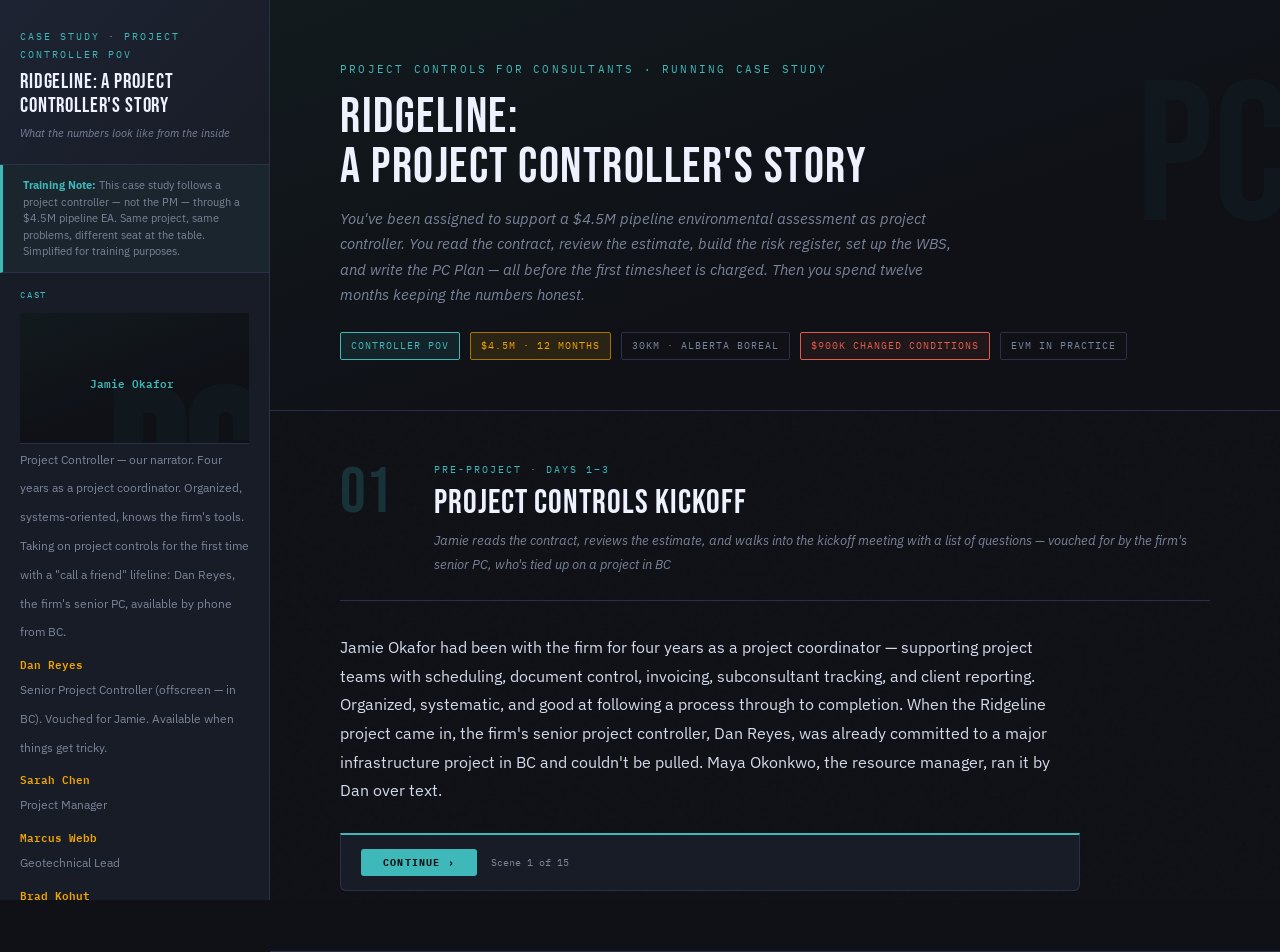
==== commit a2031aad: "fixing block 2" ====
--- a/index.html
+++ b/index.html
@@ -991,75 +991,83 @@
 
 <!-- ══ BEAT 2: SETTING UP THE SYSTEM ══ -->
 <div class="beat" id="beat2">
+
   <div class="beat-header">
     <div class="beat-num">02</div>
     <div class="beat-header-text">
       <div class="beat-eyebrow">Pre-Project · Week 2</div>
       <div class="beat-title">Setting Up the System</div>
-      <div class="beat-context">Building the WBS, loading budgets, defining rules of credit, and writing the PC Plan —
-        the document that governs everything that follows</div>
-    </div>
-  </div>
-
+      <div class="beat-context">
+        Building the WBS, loading budgets, defining rules of credit, and writing the PC Plan —
+        the document that governs everything that follows
+      </div>
+    </div>
+  </div>
+
+  <!-- SCENE 1 -->
   <div class="scene-block">
     <div class="prose">
       <p>With the kickoff questions answered, Jamie spent Week 2 building the project controls infrastructure. The WBS
-        in
-        Oracle was first. Jamie had set up project codes before for administrative purposes — this was the same logic,
-        applied more deliberately. The WBS needed to mirror the estimate structure closely enough that budget vs. actual
-        comparisons were meaningful, but not be so granular that every minor task became its own reporting burden.</p>
+        in Oracle was first. Jamie had set up project codes before for administrative purposes — this was the same
+        logic, applied more deliberately. The WBS needed to mirror the estimate structure closely enough that budget vs.
+        actual comparisons were meaningful, but not be so granular that every minor task became its own reporting
+        burden.</p>
+
       <p>Nine WBS elements, matching the estimate's major discipline groupings. Each subconsultant — Ridgeline, Ray
         Callahan's archaeology firm, the TLU firm — in its own element so their costs could be tracked and reported
         separately from internal labor. The contingency, as agreed, outside the Oracle budget entirely.</p>
+
       <p>The rules of credit conversation happened on Wednesday. Jamie had drafted proposals for each element based on
-        the
-        nature of the work — then walked them through with Sarah to confirm.</p>
-    </div>
-  </div>
-
+        the nature of the work — then walked them through with Sarah to confirm.</p>
+    </div>
+  </div>
+
+  <!-- SCENE 2 (DIALOGUE) -->
   <div class="scene-block">
     <div class="dialogue">
+
       <div class="line">
         <span class="line-speaker jamie">Jamie</span>
         <span class="line-text">"I've drafted the rules of credit for each WBS element. For the drilling PO I'm
-          proposing
-          units complete — confirmed holes divided by 45, using Marcus's field log as the authoritative source, not
-          Ridgeline's invoices. My reasoning is that this is the most objective measure available and it removes any
-          reliance on either party's estimate of progress."</span>
-      </div>
+          proposing units complete — confirmed holes divided by 45, using Marcus's field log as the authoritative
+          source, not Ridgeline's invoices."</span>
+      </div>
+
       <div class="line">
         <span class="line-speaker pm">Sarah Chen</span>
         <span class="line-text">"Correct. And that distinction — field log, not invoice — matters most precisely when
-          there's a dispute. If Ridgeline ever invoices ahead of confirmed completions, I need to know. Keep it
-          clean."</span>
-      </div>
+          there's a dispute. Keep it clean."</span>
+      </div>
+
       <div class="line">
         <span class="line-speaker jamie">Jamie</span>
         <span class="line-text">"For the IA report — WBS 1.8 — I've proposed weighted steps rather than a straight
-          percentage. The report has five distinct phases with very different effort levels. If I use a flat percentage,
-          someone saying '50% done' might mean the outline is written — which is maybe 10% of the actual effort. The
-          weighted steps force the percentage to reflect where the work actually sits in the effort curve."</span>
-      </div>
+          percentage. The report has five distinct phases with very different effort levels."</span>
+      </div>
+
       <div class="line">
         <span class="line-speaker pm">Sarah Chen</span>
         <span class="line-text">"Right. What weights did you assign?"</span>
       </div>
+
       <div class="line">
         <span class="line-speaker jamie">Jamie</span>
-        <span class="line-text">"Outline at 5%, data compilation 15%, draft sections 45%, internal QC 65%, client draft
-          85%, regulatory submission 100%. The draft sections step is the biggest weight because that's where the bulk
-          of
-          the writing work lives."</span>
-      </div>
+        <span class="line-text">"Outline 5%, data compilation 15%, draft sections 45%, internal QC 65%, client draft
+          85%, regulatory submission 100%."</span>
+      </div>
+
       <div class="line">
         <span class="line-speaker pm">Sarah Chen</span>
         <span class="line-text">"Agreed. Lock those in."</span>
       </div>
-    </div>
-  </div>
-
+
+    </div>
+  </div>
+
+  <!-- WORK BLOCK 1 -->
   <div class="work-block">
     <span class="wb-label">WBS &amp; Rules of Credit — Final Setup (End of Week 2)</span>
+
     <table class="data-table" style="margin:0;">
       <thead>
         <tr>
@@ -1142,210 +1150,164 @@
         </tr>
       </tbody>
     </table>
-    <p class="wb-note">Jamie also confirmed: Ridgeline PO in system ✓ | Ray Callahan PO issued and in procurement ✓ |
-      TLU firm PO drafted, awaiting Sarah's approval ✓ | Baseline schedule PDF locked and filed ✓ | Change log created
-      and shared with Sarah ✓ | Oracle OT rate codes verified and loaded for hourly field staff ✓ | Nonchargeable
-      register created — travel time (2hrs/day/person), principal oversight, QC sign-offs, proposal write-off ✓ | Risk
-      register formalized from Sarah's proposal notes — 5 risks, expected value $315,500 (R-01 tail risk covered by
-      contract clause, not contingency) ✓</p>
-  </div>
-
-  <div class="prose">
-    <p>On Friday of Week 2, Jamie sent Sarah the Project Controls Plan — a single page that documented how the project
-      would be tracked, reported, and controlled for the next twelve months. It wasn't a long document. It didn't need
-      to be. Its purpose was to create a shared, written understanding between Jamie and Sarah of exactly how controls
-      would work — so that when something went wrong at Month 5, neither of them would be arguing about process.</p>
-  </div>
-
+
+    <p class="wb-note">
+      Jamie also confirmed: Ridgeline PO in system ✓ | Ray Callahan PO issued and in procurement ✓ |
+      TLU firm PO drafted, awaiting Sarah's approval ✓ | Baseline schedule PDF locked and filed ✓ |
+      Change log created and shared with Sarah ✓ | Oracle OT rate codes verified and loaded ✓ |
+      Nonchargeable register created — travel time, oversight, QC sign-offs, proposal write-off ✓ |
+      Risk register formalized — expected value $315,500 ✓
+    </p>
+  </div>
+
+  <!-- SCENE 3 -->
+  <div class="scene-block">
+    <div class="prose">
+      <p>On Friday of Week 2, Jamie sent Sarah the Project Controls Plan — a single page that documented how the project
+        would be tracked, reported, and controlled for the next twelve months.</p>
+    </div>
+  </div>
+
+  <!-- WORK BLOCK 2 -->
   <div class="work-block">
     <span class="wb-label">Project Controls Plan — Ridgeline Environmental Assessment (one-page summary)</span>
+
     <div style="font-family:var(--sans);font-size:13px;line-height:1.9;color:var(--text);">
 
       <div style="margin-bottom:16px;">
-        <div
-          style="font-family:var(--mono);font-size:9px;letter-spacing:0.15em;text-transform:uppercase;color:var(--teal);margin-bottom:6px;">
-          Reporting Cadence</div>
+        <div style="font-family:var(--mono);font-size:9px;letter-spacing:0.15em;text-transform:uppercase;color:var(--teal);margin-bottom:6px;">
+          Reporting Cadence
+        </div>
         Weekly: Timesheet coding review; Ridgeline field log reconciliation; change log update.<br>
-        Monthly (last Friday): Full EV calculation; cost report pack prepared for Sarah's review; status report issued
-        to client within 3 business days of Sarah's approval.
+        Monthly: Full EV calculation; cost report pack prepared; status report issued within 3 business days.
       </div>
 
       <div style="margin-bottom:16px;">
-        <div
-          style="font-family:var(--mono);font-size:9px;letter-spacing:0.15em;text-transform:uppercase;color:var(--teal);margin-bottom:6px;">
-          Earned Value Method</div>
-        All WBS elements tracked per agreed rules of credit (see WBS table). EV calculated monthly using Oracle actuals
-        + field-confirmed completion data. CPI and SPI reported at WBS element level and project total. EAC updated
-        every month using bottom-up ETC; trend-based EAC (BAC÷CPI) reported as secondary reference only.
+        <div style="font-family:var(--mono);font-size:9px;letter-spacing:0.15em;text-transform:uppercase;color:var(--teal);margin-bottom:6px;">
+          Earned Value Method
+        </div>
+        All WBS elements tracked per agreed rules of credit. EV calculated monthly using Oracle actuals +
+        field-confirmed completion data. CPI and SPI reported at WBS and project level.
       </div>
 
       <div style="margin-bottom:16px;">
-        <div
-          style="font-family:var(--mono);font-size:9px;letter-spacing:0.15em;text-transform:uppercase;color:var(--teal);margin-bottom:6px;">
-          Change Management</div>
-        All scope changes logged in the change log on the day identified. No out-of-scope work proceeds without written
-        authorization. Change orders set up as separate WBS elements — never merged with original scope. Change log
-        shared with client PM (Dale Fortis) as part of monthly report package.
+        <div style="font-family:var(--mono);font-size:9px;letter-spacing:0.15em;text-transform:uppercase;color:var(--teal);margin-bottom:6px;">
+          Change Management
+        </div>
+        All scope changes logged same day. No out-of-scope work without written authorization. Change orders set up as
+        separate WBS elements.
       </div>
 
       <div style="margin-bottom:16px;">
-        <div
-          style="font-family:var(--mono);font-size:9px;letter-spacing:0.15em;text-transform:uppercase;color:var(--teal);margin-bottom:6px;">
-          Escalation Thresholds</div>
-        Any WBS element with CPI &lt; 0.90 for two consecutive months: escalate to Sarah with cause analysis.<br>
-        Any WBS element forecast to exceed budget by &gt; 10%: escalate immediately.<br>
-        Any contingency drawdown: document against specific risk event; report remaining balance every month.<br>
-        Any potential changed conditions trigger (per methodology report baseline): escalate to Sarah same day.
+        <div style="font-family:var(--mono);font-size:9px;letter-spacing:0.15em;text-transform:uppercase;color:var(--teal);margin-bottom:6px;">
+          Escalation Thresholds
+        </div>
+        Any WBS element with CPI &lt; 0.90 for two months: escalate.<br>
+        Any WBS element forecast &gt;10% over budget: escalate immediately.<br>
+        Any contingency drawdown: document and report monthly.
       </div>
 
       <div style="margin-bottom:16px;">
-        <div
-          style="font-family:var(--mono);font-size:9px;letter-spacing:0.15em;text-transform:uppercase;color:var(--teal);margin-bottom:6px;">
-          Overtime Cost Accuracy</div>
-        Field technicians are hourly and OT-eligible (1.5x over 8hrs/day or 44hrs/week). Oracle OT rate codes verified
-        and loaded for all hourly field staff before first timesheet posting. If OT accumulates materially during field
-        season, flagged to Sarah for resourcing decision. Primary concern is cost accuracy in the system — not just
-        tracking hours.
+        <div style="font-family:var(--mono);font-size:9px;letter-spacing:0.15em;text-transform:uppercase;color:var(--teal);margin-bottom:6px;">
+          Overtime Cost Accuracy
+        </div>
+        Field technicians are hourly and OT-eligible. OT rate codes verified and loaded before first timesheet.
       </div>
 
       <div style="margin-bottom:16px;">
-        <div
-          style="font-family:var(--mono);font-size:9px;letter-spacing:0.15em;text-transform:uppercase;color:var(--teal);margin-bottom:6px;">
-          Nonchargeable Cost Register</div>
-        Known non-billable costs tracked in a parallel register outside Oracle — client will not pay these but they are
-        real firm costs:<br>
-        • <strong>Travel time:</strong> ~2 hrs/day per field staff member during active field seasons (not billable per
-        contract)<br>
-        • <strong>Principal oversight:</strong> Tom Briggs ~2 hrs/month<br>
-        • <strong>Deliverable QC sign-offs:</strong> senior review time absorbed in estimates — actual hours
-        monitored<br>
-        • <strong>Proposal write-off:</strong> ~$3,200 estimated<br>
-        Reported to Sarah monthly. At closeout, provides true firm cost vs. billed revenue — the real margin picture.
-      </div>
-      Ridgeline Drilling: weekly field log from Marcus Webb is authoritative completion record. Invoices reconciled
-      against field log before payment approval. Discrepancies flagged to Sarah before invoice processing.<br>
-      All other subs: invoices reconciled against milestone completion records. PO balances tracked monthly.
+        <div style="font-family:var(--mono);font-size:9px;letter-spacing:0.15em;text-transform:uppercase;color:var(--teal);margin-bottom:6px;">
+          Nonchargeable Cost Register
+        </div>
+        Travel time, oversight, QC sign-offs, proposal write-off tracked outside Oracle and reported monthly.
+      </div>
+
+      Ridgeline Drilling: field log is authoritative. Invoices reconciled before approval.<br>
+      All other subs: invoices reconciled against milestone completion.
     </div>
 
     <div>
-      <div
-        style="font-family:var(--mono);font-size:9px;letter-spacing:0.15em;text-transform:uppercase;color:var(--teal);margin-bottom:8px;">
-        Risk Register — Formalized from Sarah's Proposal Notes</div>
+      <div style="font-family:var(--mono);font-size:9px;letter-spacing:0.15em;text-transform:uppercase;color:var(--teal);margin-bottom:8px;">
+        Risk Register — Formalized from Sarah's Proposal Notes
+      </div>
+
       <table style="width:100%;border-collapse:collapse;font-size:11.5px;font-family:var(--sans);">
         <thead>
           <tr style="border-bottom:1px solid var(--border);">
-            <th
-              style="text-align:left;padding:5px 8px;color:var(--teal);font-family:var(--mono);font-size:9px;letter-spacing:0.1em;text-transform:uppercase;">
-              ID</th>
-            <th
-              style="text-align:left;padding:5px 8px;color:var(--teal);font-family:var(--mono);font-size:9px;letter-spacing:0.1em;text-transform:uppercase;">
-              Risk</th>
-            <th
-              style="text-align:left;padding:5px 8px;color:var(--teal);font-family:var(--mono);font-size:9px;letter-spacing:0.1em;text-transform:uppercase;">
-              Prob</th>
-            <th
-              style="text-align:left;padding:5px 8px;color:var(--teal);font-family:var(--mono);font-size:9px;letter-spacing:0.1em;text-transform:uppercase;">
-              Impact</th>
-            <th
-              style="text-align:left;padding:5px 8px;color:var(--teal);font-family:var(--mono);font-size:9px;letter-spacing:0.1em;text-transform:uppercase;">
-              Exp. Value</th>
-            <th
-              style="text-align:left;padding:5px 8px;color:var(--teal);font-family:var(--mono);font-size:9px;letter-spacing:0.1em;text-transform:uppercase;">
-              Owner</th>
-            <th
-              style="text-align:left;padding:5px 8px;color:var(--teal);font-family:var(--mono);font-size:9px;letter-spacing:0.1em;text-transform:uppercase;">
-              Response</th>
+            <th>ID</th><th>Risk</th><th>Prob</th><th>Impact</th><th>Exp. Value</th><th>Owner</th><th>Response</th>
           </tr>
         </thead>
         <tbody>
-          <tr style="border-bottom:1px solid rgba(255,255,255,0.06);">
-            <td style="padding:6px 8px;color:var(--amber);font-family:var(--mono);">R-01</td>
-            <td style="padding:6px 8px;color:var(--text);">Borehole program expansion — old soil mapping; changed
-              conditions</td>
-            <td style="padding:6px 8px;color:var(--amber);">Medium (35%)</td>
-            <td style="padding:6px 8px;color:var(--text);">$600K–$900K</td>
-            <td style="padding:6px 8px;color:var(--amber);font-family:var(--mono);">$262,500</td>
-            <td style="padding:6px 8px;color:var(--text);">Marcus / Sarah</td>
-            <td style="padding:6px 8px;color:var(--text-dim);">Monitor field logs weekly; changed conditions clause in
-              contract; CO if triggered</td>
-          </tr>
-          <tr style="border-bottom:1px solid rgba(255,255,255,0.06);">
-            <td style="padding:6px 8px;color:var(--amber);font-family:var(--mono);">R-02</td>
-            <td style="padding:6px 8px;color:var(--text);">Bird breeding season clearing delay — MBCA April 1–July 31
-            </td>
-            <td style="padding:6px 8px;color:var(--amber);">Low (15%)</td>
-            <td style="padding:6px 8px;color:var(--text);">$40K–$80K</td>
-            <td style="padding:6px 8px;color:var(--amber);font-family:var(--mono);">$9,000</td>
-            <td style="padding:6px 8px;color:var(--text);">Brad / Sarah</td>
-            <td style="padding:6px 8px;color:var(--text-dim);">Clearing contractor booked; contract delay clause in
-              place; LOC submitted</td>
-          </tr>
-          <tr style="border-bottom:1px solid rgba(255,255,255,0.06);">
-            <td style="padding:6px 8px;color:var(--amber);font-family:var(--mono);">R-03</td>
-            <td style="padding:6px 8px;color:var(--text);">HRIA Stage 3 discovery — significant archaeological site</td>
-            <td style="padding:6px 8px;color:var(--amber);">Low (15%)</td>
-            <td style="padding:6px 8px;color:var(--text);">$100K–$200K + schedule</td>
-            <td style="padding:6px 8px;color:var(--amber);font-family:var(--mono);">$22,500</td>
-            <td style="padding:6px 8px;color:var(--text);">Ray / Sarah</td>
-            <td style="padding:6px 8px;color:var(--text-dim);">Stage 1 early delivery; CO pass-through clause in Ray's
-              sub agreement</td>
-          </tr>
-          <tr style="border-bottom:1px solid rgba(255,255,255,0.06);">
-            <td style="padding:6px 8px;color:var(--amber);font-family:var(--mono);">R-04</td>
-            <td style="padding:6px 8px;color:var(--text);">TLU scope expansion — additional First Nation engagement
-              sessions</td>
-            <td style="padding:6px 8px;color:var(--amber);">Medium (30%)</td>
-            <td style="padding:6px 8px;color:var(--text);">$20K–$50K</td>
-            <td style="padding:6px 8px;color:var(--amber);font-family:var(--mono);">$10,500</td>
-            <td style="padding:6px 8px;color:var(--text);">Priya / Sarah</td>
-            <td style="padding:6px 8px;color:var(--text-dim);">TLU sub on unit-rate for additional sessions; client
-              notified as client-directed risk</td>
+          <tr>
+            <td>R-01</td>
+            <td>Borehole program expansion — changed conditions</td>
+            <td>Medium (35%)</td>
+            <td>$600K–$900K</td>
+            <td>$262,500</td>
+            <td>Marcus / Sarah</td>
+            <td>Monitor logs; changed conditions clause; CO if triggered</td>
           </tr>
           <tr>
-            <td style="padding:6px 8px;color:var(--amber);font-family:var(--mono);">R-05</td>
-            <td style="padding:6px 8px;color:var(--text);">Regulatory guidance change affecting IA report scope
-              post-contract</td>
-            <td style="padding:6px 8px;color:var(--amber);">Low (20%)</td>
-            <td style="padding:6px 8px;color:var(--text);">$30K–$80K</td>
-            <td style="padding:6px 8px;color:var(--amber);font-family:var(--mono);">$11,000</td>
-            <td style="padding:6px 8px;color:var(--text);">Sarah / Jamie</td>
-            <td style="padding:6px 8px;color:var(--text-dim);">Monitor AER guidance releases monthly; CO if triggered
-              post-contract</td>
+            <td>R-02</td>
+            <td>Bird breeding season clearing delay</td>
+            <td>Low (15%)</td>
+            <td>$40K–$80K</td>
+            <td>$9,000</td>
+            <td>Brad / Sarah</td>
+            <td>Contractor booked; delay clause in place</td>
+          </tr>
+          <tr>
+            <td>R-03</td>
+            <td>HRIA Stage 3 discovery</td>
+            <td>Low (15%)</td>
+            <td>$100K–$200K + schedule</td>
+            <td>$22,500</td>
+            <td>Ray / Sarah</td>
+            <td>Stage 1 early delivery; CO pass-through clause</td>
+          </tr>
+          <tr>
+            <td>R-04</td>
+            <td>TLU scope expansion</td>
+            <td>Medium (30%)</td>
+            <td>$20K–$50K</td>
+            <td>$10,500</td>
+            <td>Priya / Sarah</td>
+            <td>Unit-rate sessions; client-directed risk</td>
+          </tr>
+          <tr>
+            <td>R-05</td>
+            <td>Regulatory guidance change</td>
+            <td>Low (20%)</td>
+            <td>$30K–$80K</td>
+            <td>$11,000</td>
+            <td>Sarah / Jamie</td>
+            <td>Monitor AER releases; CO if triggered</td>
           </tr>
         </tbody>
       </table>
-      <div style="margin-top:10px;font-family:var(--mono);font-size:11px;color:var(--amber);">Total expected value:
-        $315,500 &nbsp;|&nbsp; Contingency funded: $225,000 &nbsp;|&nbsp; <span style="color:var(--red);">Gap: $90,500 —
-          discussed with Sarah; R-01 is the tail risk and is covered by the changed conditions clause rather than
-          contingency</span></div>
-    </div>
-  </div>
-  <p class="wb-note">Sarah reviewed the PC Plan and sent back two words: "Looks good." Jamie filed the signed version
-    and sent a copy to Dale Fortis with a cover note explaining that the change log would be included in every monthly
-    report package. Dale replied: "Appreciated — good to know how this is being tracked."</p>
-</div>
-
-<div class="inner-voice">
-  <div class="inner-voice-label">Jamie's thinking</div>
-  <p>The PC Plan took about three hours to write. Most of that time wasn't writing — it was thinking through the logic.
-    What am I actually going to do every week? What am I going to look for? What do I escalate and when? What does Sarah
-    need from me that she doesn't have time to produce herself? Once I had answers to those questions, the document was
-    easy. And having it written down meant that in Month 5, when I needed to escalate the drilling situation, I wasn't
-    inventing a process on the fly. The process was already agreed. I was just following it.</p>
-</div>
-
-<div class="callout teal">
-  <div class="callout-label">What This Illustrates</div>
-  <p>The PC Plan is not bureaucratic paperwork — it's a <span class="concept teal">set of decisions made in
-      advance</span> about how you will handle situations you haven't encountered yet. Loading correct OT rates before
-    the first timesheet posts is a five-minute task that protects twelve months of cost accuracy. Identifying travel
-    time as a non-billable cost means 250+ hours of real firm expenditure has somewhere to live rather than quietly
-    eroding margin. Formalizing Sarah's rough risk notes into a structured register with expected values means the
-    contingency balance can be defended — and the gap between R-01's tail risk and the contingency is explained by the
-    contract clause that covers it, not hidden. None of these are complicated. They're just the things that need to be
-    right before the project starts moving.</p>
-</div>
-</div>
+
+      <div style="margin-top:10px;font-family:var(--mono);font-size:11px;color:var(--amber);">
+        Total expected value: $315,500 | Contingency funded: $225,000 |
+        <span style="color:var(--red);">Gap: $90,500 — R‑01 tail risk covered by contract clause</span>
+      </div>
+    </div>
+  </div>
+
+  <!-- INNER VOICE -->
+  <div class="inner-voice">
+    <div class="inner-voice-label">Jamie's thinking</div>
+    <p>The PC Plan took about three hours to write. Most of that time wasn't writing — it was thinking through the
+      logic. What am I actually going to do every week? What am I going to look for? What do I escalate and when?</p>
+  </div>
+
+  <!-- CALLOUT -->
+  <div class="callout teal">
+    <div class="callout-label">What This Illustrates</div>
+    <p>The PC Plan is not bureaucratic paperwork — it's a set of decisions made in advance about how you will handle
+      situations you haven't encountered yet.</p>
+  </div>
+
+</div> <!-- END .beat -->
+
 
 <!-- ══ BEAT 3: FIRST MONTHLY REPORT ══ -->
 <div class="beat" id="beat3">
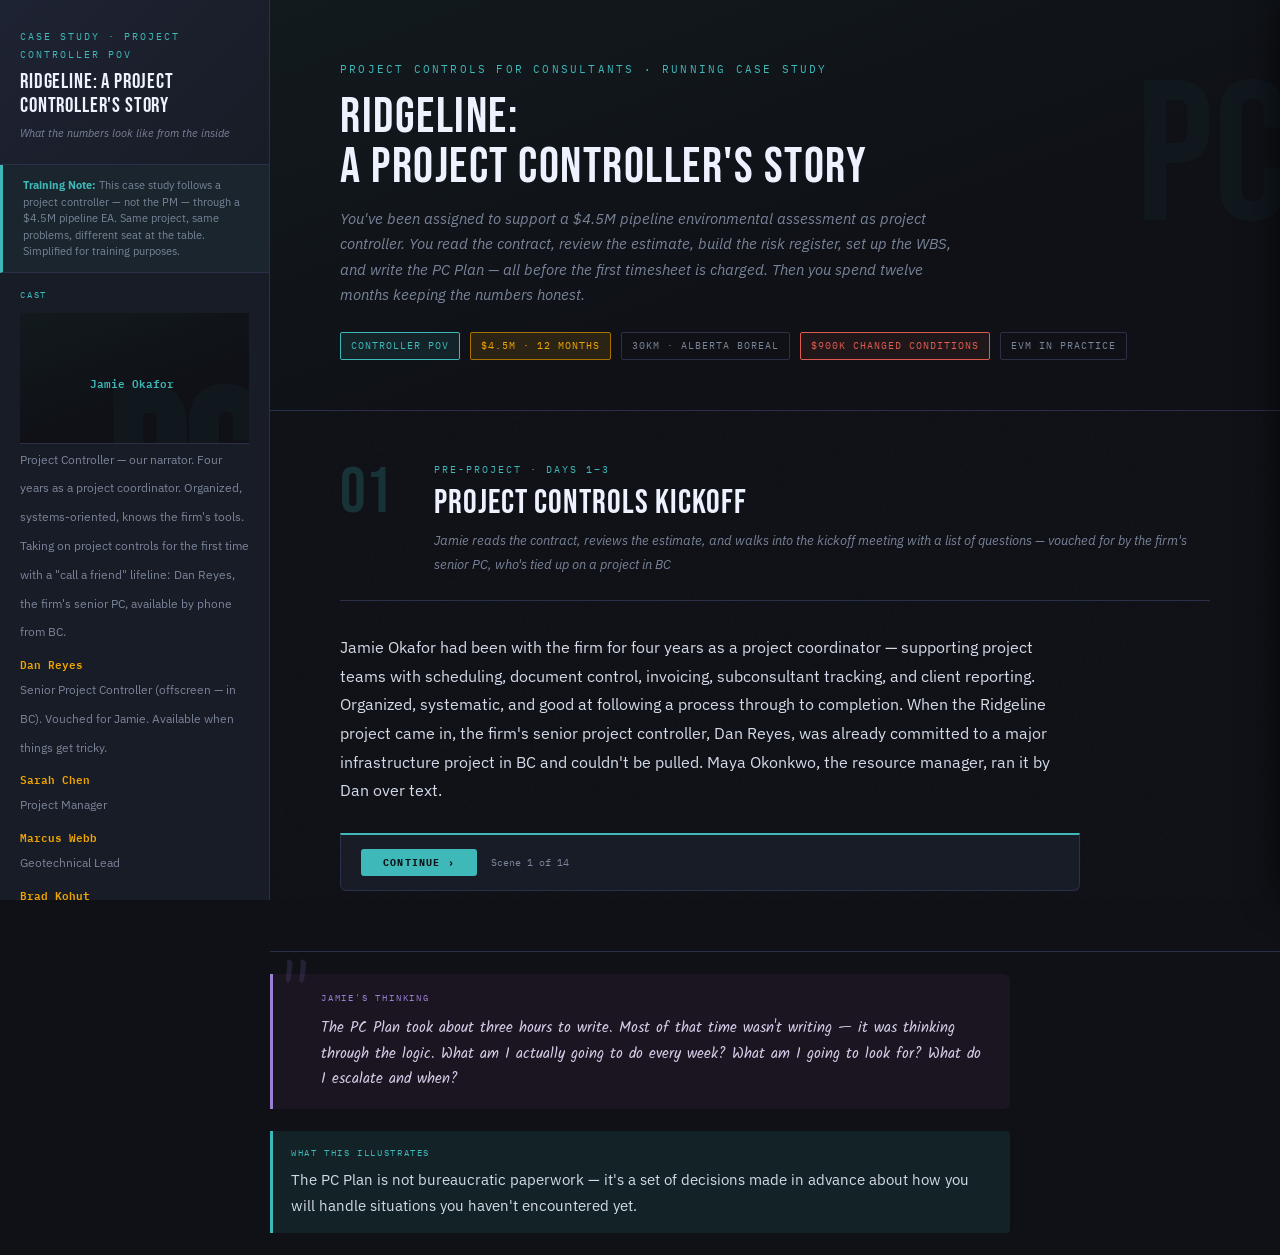
==== commit 9a2d2d28: "UX mods" ====
--- a/index.html
+++ b/index.html
@@ -121,6 +121,43 @@
   .dlg-progress{font-family:var(--mono);font-size:10px;color:var(--text-dim);flex:1;}
   .dlg-showall{font-family:var(--mono);font-size:10px;color:var(--text-dim);background:none;border:none;cursor:pointer;text-decoration:underline;letter-spacing:0.05em;padding:0;}
   .dlg-showall:hover{color:var(--text);}
+
+  /* PROJECT FOLDER PANEL */
+  .folder-tab{position:fixed;right:0;top:50%;transform:translateY(-50%);background:var(--amber);color:var(--bg);border:none;cursor:pointer;z-index:8000;padding:18px 7px;border-radius:5px 0 0 5px;box-shadow:-3px 0 12px rgba(0,0,0,0.4);display:flex;flex-direction:column;align-items:center;gap:6px;transition:background 0.15s,opacity 0.4s ease;opacity:0;pointer-events:none;}
+  .folder-tab.folder-tab-visible{opacity:1;pointer-events:auto;}
+  .folder-tab:hover{background:#f8b800;}
+  .folder-tab-icon{font-size:18px;line-height:1;}
+  .folder-tab-label{font-family:var(--mono);font-size:9px;font-weight:700;letter-spacing:0.15em;text-transform:uppercase;writing-mode:vertical-rl;color:var(--bg);}
+  .folder-panel{position:fixed;right:0;top:0;bottom:0;width:320px;background:var(--surface);border-left:1px solid var(--border);z-index:7999;transform:translateX(100%);transition:transform 0.35s cubic-bezier(0.4,0,0.2,1);display:flex;flex-direction:column;box-shadow:-6px 0 28px rgba(0,0,0,0.5);}
+  .folder-panel.folder-open{transform:translateX(0);}
+  .folder-panel-header{padding:16px 18px 14px;border-bottom:1px solid var(--border);display:flex;align-items:center;justify-content:space-between;background:linear-gradient(135deg,var(--surface2),var(--surface));flex-shrink:0;}
+  .folder-panel-title{display:flex;align-items:center;gap:10px;}
+  .folder-panel-title-icon{font-size:20px;}
+  .folder-panel-title-text{font-family:var(--mono);font-size:11px;font-weight:700;letter-spacing:0.15em;text-transform:uppercase;color:var(--amber);}
+  .folder-panel-title-sub{font-size:10px;color:var(--text-dim);font-family:var(--sans);}
+  .folder-close{background:none;border:none;color:var(--text-dim);font-size:18px;cursor:pointer;padding:0 2px;line-height:1;}
+  .folder-close:hover{color:var(--text);}
+  .folder-body{flex:1;overflow-y:auto;padding:0 0 20px;}
+  .folder-section{padding:14px 18px 4px;}
+  .folder-section-label{font-family:var(--mono);font-size:9px;letter-spacing:0.18em;text-transform:uppercase;color:var(--teal);margin-bottom:8px;padding-bottom:6px;border-bottom:1px solid var(--border);}
+  .folder-doc-item{display:flex;align-items:center;gap:10px;padding:9px 18px;cursor:pointer;border-bottom:1px solid rgba(255,255,255,0.04);transition:background 0.12s;}
+  .folder-doc-item:hover{background:var(--surface2);}
+  .folder-doc-icon{font-size:18px;flex-shrink:0;}
+  .folder-doc-name{font-size:12px;color:var(--text);font-family:var(--sans);line-height:1.35;}
+  .folder-doc-type{font-family:var(--mono);font-size:9px;color:var(--text-dim);letter-spacing:0.08em;}
+  .folder-note-item{margin:8px 18px;background:var(--surface2);border:1px solid var(--border);border-left:3px solid var(--amber);border-radius:0 4px 4px 0;padding:10px 12px;}
+  .folder-note-src{font-family:var(--mono);font-size:9px;color:var(--amber);letter-spacing:0.1em;text-transform:uppercase;margin-bottom:4px;}
+  .folder-note-text{font-family:'Kalam',cursive;font-size:12.5px;color:var(--text);line-height:1.45;}
+  .folder-empty{padding:12px 18px;font-size:12px;color:var(--text-dim);font-style:italic;font-family:var(--sans);}
+  .folder-subfolder{display:flex;align-items:center;gap:10px;padding:9px 18px;cursor:pointer;border-bottom:1px solid rgba(255,255,255,0.04);transition:background 0.12s;user-select:none;}
+  .folder-subfolder:hover{background:var(--surface2);}
+  .folder-subfolder-icon{font-size:16px;flex-shrink:0;}
+  .folder-subfolder-name{font-size:12px;color:var(--text);font-family:var(--sans);font-weight:600;flex:1;}
+  .folder-subfolder-arrow{font-family:var(--mono);font-size:12px;color:var(--text-dim);transition:transform 0.2s;}
+  .folder-subfolder.open .folder-subfolder-arrow{transform:rotate(90deg);}
+  .folder-subfolder-contents{display:none;border-left:2px solid var(--border);margin-left:18px;}
+  .folder-subfolder-contents.open{display:block;}
+  .folder-subfolder-contents .folder-doc-item{padding-left:14px;}
 
   /* STORY MODE — scene-by-scene reveal */
   .scene-block.scene-hidden{display:none;}
@@ -505,7 +542,7 @@
   .xls-tbl{border-collapse:collapse;font-family:'Calibri',Arial,sans-serif;font-size:13px;white-space:nowrap;}
   .xls-tbl .col-hdr{background:#f2f2f2;border:1px solid #d0d0d0;text-align:center;font-size:11px;color:#666;font-weight:400;padding:2px 12px;}
   .xls-tbl .row-num{background:#f2f2f2;border:1px solid #d0d0d0;text-align:center;font-size:11px;color:#666;padding:2px 10px;min-width:32px;}
-  .xls-tbl td.xc{border:1px solid #d0d0d0;padding:2px 10px;}
+  .xls-tbl td.xc{border:1px solid #d0d0d0;padding:2px 10px;background:#fff;color:#222;}
   .xls-tbl td.xc.hdr{background:#217346;color:#fff;font-weight:700;}
   .xls-tbl td.xc.total{background:#e2efda;font-weight:700;border-top:2px solid #375623;}
   .xls-tbl td.xc.ctg{color:#888;font-style:italic;background:#fafafa;}
@@ -663,7 +700,7 @@
     </div>
   </div>
 
-  <div class="scene-block" id="scene-email">
+  <div class="scene-block" id="scene-email" data-folder-unlock="handover-docs">
     <div class="email-card">
       <div class="email-topbar">
         <div class="email-dot red"></div>
@@ -689,6 +726,7 @@
           <li>Changed conditions clause is in the contract for geotech. Understand what it says before we meet.</li>
         </ul>
         <p>See you Friday.</p>
+        <p>PS don't forget to save your work in the Project Folder.  You should have a link on your desktop for it now.</p>
       </div>
       <div class="email-attachment-bar">
         <div class="email-attachment" onclick="trackDocOpen('beat1','doc-contract')"><span class="email-attachment-icon">📄</span> Ridgeline_Contract_Signed.pdf</div>
@@ -705,7 +743,7 @@
     <div class="doc-hint" id="doc-hint-beat1">Open all 4 attachments — your kickoff notes will appear when you're done.</div>
   </div>
 
-  <div class="scene-block" data-require-docs="doc-contract,doc-estimate,doc-schedule,doc-brief" data-beat="beat1">
+  <div class="scene-block" data-require-docs="doc-contract,doc-estimate,doc-schedule,doc-brief" data-beat="beat1" data-folder-unlock="handover-docs,kickoff-notes">
   <div class="grid-note">
     <div class="grid-note-header">
       <div class="logo-mark">
@@ -873,12 +911,12 @@
   </div>
   </div>
 
-  <div class="scene-block">
+  <div class="scene-block" data-folder-unlock="meeting-notes">
   <div class="inner-voice">
     <div class="inner-voice-label">Jamie's thinking</div>
-    <p>The OT question started as a rate check and became a system setup task. The travel time question I almost skipped — 
-      2 field days, 3 people, 2 hours each: 250+ hours of real cost with nowhere to live. The risk register was Sarah's knowledge, 
-      finally written down.  I am a bit overwhelmed with how i'm going to deal with all this information, I should send Dan a message 
+    <p>The OT question started as a rate check and became a system setup task. The travel time question I almost skipped —
+      2 field days, 3 people, 2 hours each: 250+ hours of real cost with nowhere to live. The risk register was Sarah's knowledge,
+      finally written down.  I am a bit overwhelmed with how i'm going to deal with all this information, I should send Dan a message
       to see if he has any tips</p>
   </div>
   </div>
@@ -921,7 +959,7 @@
 
 
 
-  <div class="scene-block" id="scene-email">
+  <div class="scene-block" id="scene-dan-email" data-folder-unlock="dan-email">
       <div class="email-card">
         <div class="email-topbar">
           <div class="email-dot red"></div>
@@ -985,7 +1023,6 @@
   </div>
   </div>
 
-   <div class="scene-block"></div>
 
 </div>
 
@@ -1064,111 +1101,155 @@
     </div>
   </div>
 
-  <!-- WORK BLOCK 1 -->
-  <div class="work-block">
-    <span class="wb-label">WBS &amp; Rules of Credit — Final Setup (End of Week 2)</span>
-
-    <table class="data-table" style="margin:0;">
+  <!-- SCENE 3 — WBS table -->
+  <div class="scene-block">
+  <div style="max-width:960px;overflow:hidden;border:1px solid #c8c6c4;border-radius:4px;margin:22px 0;">
+  <div class="xls-titlebar" style="border-radius:4px 4px 0 0;">
+    <div class="xls-titlebar-left">
+      <span style="font-size:18px;">🟢</span>
+      <span class="xls-filename">Ridgeline_WBS_RulesOfCredit.xlsx — Week 2 Setup</span>
+    </div>
+  </div>
+  <div class="xls-ribbon">
+    <div class="xls-ribbon-item active">Home</div>
+    <div class="xls-ribbon-item">Insert</div>
+    <div class="xls-ribbon-item">Formulas</div>
+    <div class="xls-ribbon-item">Data</div>
+    <div class="xls-ribbon-item">View</div>
+  </div>
+  <div class="xls-namebar">
+    <div class="xls-namebox">C3</div>
+    <div class="xls-fx"><span class="xls-fx-icon">fx</span> =SUM(C3:C11)</div>
+  </div>
+  <div class="xls-body" style="overflow-x:auto;">
+    <table class="xls-tbl" style="white-space:normal;width:100%;">
       <thead>
+        <colgroup>
+          <col style="width:36px;">
+          <col style="width:5%;">
+          <col style="width:22%;">
+          <col style="width:9%;">
+          <col style="width:16%;">
+          <col style="width:48%;">
+        </colgroup>
         <tr>
-          <th>WBS</th>
-          <th>Element</th>
-          <th>Budget</th>
-          <th>Rule of Credit</th>
-          <th>Completion Trigger</th>
+          <th class="col-hdr"></th>
+          <th class="col-hdr">A</th>
+          <th class="col-hdr">B</th>
+          <th class="col-hdr">C</th>
+          <th class="col-hdr">D</th>
+          <th class="col-hdr">E</th>
         </tr>
       </thead>
       <tbody>
         <tr>
-          <td>1.1</td>
-          <td>Project Management</td>
-          <td>$180,000</td>
-          <td>% Complete (capped 80%)</td>
-          <td>PM judgment against milestone log; 100% at regulatory submission accepted</td>
+          <td class="row-num">1</td>
+          <td class="xc hdr">WBS</td>
+          <td class="xc hdr">Element</td>
+          <td class="xc hdr r">Budget</td>
+          <td class="xc hdr">Rule of Credit</td>
+          <td class="xc hdr">Completion Trigger</td>
         </tr>
         <tr>
-          <td>1.2a</td>
-          <td>Env. Baseline — Field Work</td>
-          <td>$220,000</td>
-          <td>Units Complete</td>
-          <td>Completed field days ÷ 42 planned; verified against signed daily field logs</td>
+          <td class="row-num">2</td>
+          <td class="xc">1.1</td>
+          <td class="xc">Project Management</td>
+          <td class="xc r">$180,000</td>
+          <td class="xc">% Complete (capped 80%)</td>
+          <td class="xc">PM judgment vs. milestone log; 100% at regulatory submission</td>
         </tr>
         <tr>
-          <td>1.2b</td>
-          <td>Env. Baseline — Analysis &amp; Report</td>
-          <td>$200,000</td>
-          <td>Milestone Gates</td>
-          <td>0% → 40% draft issued for internal QC → 100% client-accepted report</td>
+          <td class="row-num">3</td>
+          <td class="xc">1.2a</td>
+          <td class="xc">Env. Baseline — Field Work</td>
+          <td class="xc r">$220,000</td>
+          <td class="xc">Units Complete</td>
+          <td class="xc">Completed field days ÷ 42; verified against signed daily field logs</td>
         </tr>
         <tr>
-          <td>1.3b</td>
-          <td>Ridgeline Drilling PO</td>
-          <td>$2,700,000</td>
-          <td>Units Complete</td>
-          <td>Confirmed holes ÷ 45; completion confirmed by Marcus's field log only</td>
+          <td class="row-num">4</td>
+          <td class="xc">1.2b</td>
+          <td class="xc">Env. Baseline — Analysis &amp; Report</td>
+          <td class="xc r">$200,000</td>
+          <td class="xc">Milestone Gates</td>
+          <td class="xc">0% → 40% draft for QC → 100% client-accepted report</td>
         </tr>
         <tr>
-          <td>1.4</td>
-          <td>HRIA (Ray Callahan sub)</td>
-          <td>$280,000</td>
-          <td>Milestone Gates</td>
-          <td>0% → 30% Stage 1 complete → 70% Stage 2 fieldwork → 100% report accepted by Alberta Culture</td>
+          <td class="row-num">5</td>
+          <td class="xc drill">1.3</td>
+          <td class="xc drill">Ridgeline Drilling PO ⚠</td>
+          <td class="xc drill r">$2,700,000</td>
+          <td class="xc drill">Units Complete</td>
+          <td class="xc drill">Confirmed holes ÷ 45; field log authoritative — not Ridgeline invoices</td>
         </tr>
         <tr>
-          <td>1.5</td>
-          <td>Traditional Land Use</td>
-          <td>$150,000</td>
-          <td>Milestone Gates</td>
-          <td>0% → 35% field sessions complete → 75% draft → 100% final accepted</td>
+          <td class="row-num">6</td>
+          <td class="xc">1.4</td>
+          <td class="xc">HRIA — Ray Callahan sub</td>
+          <td class="xc r">$280,000</td>
+          <td class="xc">Milestone Gates</td>
+          <td class="xc">0% → 30% Stage 1 → 70% Stage 2 field → 100% accepted by Alberta Culture</td>
         </tr>
         <tr>
-          <td>1.6</td>
-          <td>Consultation</td>
-          <td>$220,000</td>
-          <td>Milestone Gates</td>
-          <td>0% → 20% intro meetings → 55% community sessions → 85% draft What We Heard → 100% final</td>
+          <td class="row-num">7</td>
+          <td class="xc">1.5</td>
+          <td class="xc">Traditional Land Use</td>
+          <td class="xc r">$150,000</td>
+          <td class="xc">Milestone Gates</td>
+          <td class="xc">0% → 35% field sessions → 75% draft → 100% final accepted</td>
         </tr>
         <tr>
-          <td>1.7</td>
-          <td>Hydrotechnical</td>
-          <td>$180,000</td>
-          <td>Milestone Gates</td>
-          <td>0% → 50% draft crossing reports issued → 100% final accepted</td>
+          <td class="row-num">8</td>
+          <td class="xc">1.6</td>
+          <td class="xc">First Nations Consultation</td>
+          <td class="xc r">$220,000</td>
+          <td class="xc">Milestone Gates</td>
+          <td class="xc">0% → 20% intro → 55% community sessions → 85% draft → 100% final</td>
         </tr>
         <tr>
-          <td>1.8</td>
-          <td>Impact Assessment &amp; Reporting</td>
-          <td>$370,000</td>
-          <td>Weighted Steps</td>
-          <td>Outline 5% / Data compilation 15% / Draft sections 45% / Internal QC 65% / Client draft 85% / Submission
-            100%</td>
+          <td class="row-num">9</td>
+          <td class="xc">1.7</td>
+          <td class="xc">Hydrotechnical</td>
+          <td class="xc r">$180,000</td>
+          <td class="xc">Milestone Gates</td>
+          <td class="xc">0% → 50% draft crossing reports → 100% final accepted</td>
         </tr>
-        <tr class="total">
-          <td colspan="2"><strong>TOTAL BAC</strong></td>
-          <td><strong>$4,500,000</strong></td>
-          <td colspan="2">Contingency $225,000 — PM-held, outside Oracle budget</td>
+        <tr>
+          <td class="row-num">10</td>
+          <td class="xc">1.8</td>
+          <td class="xc">Impact Assessment &amp; Reporting</td>
+          <td class="xc r">$370,000</td>
+          <td class="xc">Weighted Steps</td>
+          <td class="xc">Outline 5% / Compile 15% / Draft 45% / QC 65% / Client 85% / Submission 100%</td>
+        </tr>
+        <tr>
+          <td class="row-num">11</td>
+          <td class="xc total" colspan="2"><strong>TOTAL BAC</strong></td>
+          <td class="xc total r"><strong>$4,500,000</strong></td>
+          <td class="xc ctg" colspan="2">Contingency $225,000 — PM-held reserve, outside Oracle budget</td>
+        </tr>
+        <tr>
+          <td class="row-num">12</td>
+          <td class="xc sub" colspan="5">Jamie confirmed: Ridgeline PO ✓ · Ray Callahan PO in procurement ✓ · TLU PO pending ✓ · Baseline schedule locked ✓ · Change log issued ✓ · OT rates verified ✓ · Non-chargeable register created ✓ · Risk register formalized ✓</td>
         </tr>
       </tbody>
     </table>
-
-    <p class="wb-note">
-      Jamie also confirmed: Ridgeline PO in system ✓ | Ray Callahan PO issued and in procurement ✓ |
-      TLU firm PO drafted, awaiting Sarah's approval ✓ | Baseline schedule PDF locked and filed ✓ |
-      Change log created and shared with Sarah ✓ | Oracle OT rate codes verified and loaded ✓ |
-      Nonchargeable register created — travel time, oversight, QC sign-offs, proposal write-off ✓ |
-      Risk register formalized — expected value $315,500 ✓
-    </p>
-  </div>
-
-  <!-- SCENE 3 -->
+  </div>
+  <div class="xls-tabs">
+    <div class="xls-tab on">WBS Setup</div>
+    <div class="xls-tab off">Rules of Credit</div>
+    <div class="xls-tab off">PO Register</div>
+  </div>
+  </div>
+
+  </div>
+
+  <!-- SCENE 4 — PC Plan -->
   <div class="scene-block">
     <div class="prose">
       <p>On Friday of Week 2, Jamie sent Sarah the Project Controls Plan — a single page that documented how the project
         would be tracked, reported, and controlled for the next twelve months.</p>
     </div>
-  </div>
-
-  <!-- WORK BLOCK 2 -->
   <div class="work-block">
     <span class="wb-label">Project Controls Plan — Ridgeline Environmental Assessment (one-page summary)</span>
 
@@ -1292,7 +1373,12 @@
     </div>
   </div>
 
-  <!-- INNER VOICE -->
+  </div>
+
+  </div>
+
+  <!-- SCENE 5 — inner voice + callout -->
+  <div class="scene-block">
   <div class="inner-voice">
     <div class="inner-voice-label">Jamie's thinking</div>
     <p>The PC Plan took about three hours to write. Most of that time wasn't writing — it was thinking through the
@@ -1304,6 +1390,7 @@
     <div class="callout-label">What This Illustrates</div>
     <p>The PC Plan is not bureaucratic paperwork — it's a set of decisions made in advance about how you will handle
       situations you haven't encountered yet.</p>
+  </div>
   </div>
 
 </div> <!-- END .beat -->
@@ -2256,6 +2343,148 @@
   </div>
 </div>
 
+<!-- FRIDAY MEETING NOTES MODAL -->
+<div class="doc-overlay" id="doc-meeting-notes" onclick="if(event.target===this)closeDoc(this)">
+  <div class="doc-window" style="max-width:680px;">
+    <div class="doc-topbar" style="background:#1a2744;">
+      <div style="display:flex;align-items:center;gap:10px;">
+        <div class="logo-icon" style="width:22px;height:22px;font-size:9px;">NE</div>
+        <span style="color:#fff;font-size:12px;font-weight:600;font-family:var(--sans);">Kickoff Meeting Notes — Sarah Chen · Jan 17</span>
+      </div>
+      <button class="doc-close-btn" onclick="closeDoc(document.getElementById('doc-meeting-notes'))">✕</button>
+    </div>
+    <div class="doc-content" style="padding:0;background:#f8f6ee;">
+      <div class="grid-note-body" style="background:linear-gradient(rgba(165,185,210,0.3) 1px,transparent 1px),linear-gradient(90deg,rgba(165,185,210,0.3) 1px,transparent 1px),#f8f6ee;background-size:20px 20px;position:relative;">
+        <div class="note-page-line"></div>
+        <div class="grid-note-inner">
+          <div class="note-title">Ridgeline EA — Kickoff Meeting · J. Okafor · Fri Jan 17, 9:00 AM</div>
+          <div class="note-section-head">Attendees</div>
+          <div class="note-item"><span class="note-bullet">▸</span><span>Sarah Chen (PM), Jamie Okafor (PC) — 90 min working session</span></div>
+
+          <div class="note-section-head">Decisions &amp; Actions</div>
+          <div class="note-item"><span class="note-bullet">▸</span><span><strong>POs:</strong> Ridgeline signed and in system ✓ — Ray Callahan PO drafted, not yet in procurement. Sarah following up today. <em>Must be in system before any invoices can process.</em></span></div>
+          <div class="note-item"><span class="note-bullet">▸</span><span><strong>Contingency:</strong> $225K is PM-held reserve — completely outside Oracle WBS budgets. Not visible to team. Jamie tracks balance and flags every drawdown.</span></div>
+          <div class="note-item"><span class="note-bullet">▸</span><span><strong>OT rates:</strong> Field techs are hourly. OT at 1.5×. Confirm OT rate codes are loaded in Oracle before first timesheets post. If wrong, actuals understated from Day 1.</span></div>
+          <div class="note-item"><span class="note-bullet">▸</span><span><strong>Non-billable register:</strong> Set up parallel to Oracle. Travel time (~2 hrs/day), principal reviews (~2 hrs/month), QC sign-offs, proposal write-off. Report monthly alongside cost report.</span></div>
+          <div class="note-item"><span class="note-bullet">▸</span><span><strong>Baseline schedule:</strong> Locked — Sarah sending signed PDF this afternoon. Any update = formal revision through Sarah. No working file changes.</span></div>
+          <div class="note-item"><span class="note-bullet">▸</span><span><strong>Changed conditions trigger:</strong> Material departure from Marcus's pre-drilling methodology report. Jamie sees field logs weekly — flag immediately if soil departs from baseline, not at month-end.</span></div>
+          <div class="note-item"><span class="note-bullet">▸</span><span><strong>Risk register:</strong> Sarah's 5 risks verbalized since proposal — Jamie to formalize with prob., impact range, EV, owner, response. Draft to Sarah EOD tomorrow. Check EV total vs. contingency.</span></div>
+          <div class="note-item"><span class="note-bullet">▸</span><span><strong>Change log:</strong> Set up immediately. All scope conversations logged from Day 1. Share template with Dale Fortis at kickoff — clients behave better when they know it's being tracked.</span></div>
+          <div class="note-item"><span class="note-bullet">▸</span><span><strong>CO thresholds:</strong> Dale up to $50K — confirm in writing from Sarah. Above $50K = VP authorization required.</span></div>
+
+          <div class="note-section-head">Key Watch Items</div>
+          <div class="note-item"><span class="note-bullet">▸</span><span>Drilling program — 60% of budget. Every hole count change is material.</span></div>
+          <div class="note-item"><span class="note-bullet">▸</span><span>April 1 hard constraint — clearing complete. Clock already running.</span></div>
+        </div>
+      </div>
+      <div class="grid-note-footer">
+        <span>J. Okafor · Project Controller</span>
+        <span>Ridgeline EA · Jan 17, 2025</span>
+      </div>
+    </div>
+  </div>
+</div>
+
+<!-- DAN REYES EMAIL MODAL -->
+<div class="doc-overlay" id="doc-dan-email" onclick="if(event.target===this)closeDoc(this)">
+  <div class="doc-window" style="max-width:620px;">
+    <div class="doc-topbar">
+      <div style="display:flex;align-items:center;gap:8px;">
+        <span style="font-size:16px;">✉️</span>
+        <span style="font-size:12px;font-weight:600;font-family:var(--sans);color:#fff;">Dan Reyes — Project Controls Checklist</span>
+      </div>
+      <button class="doc-close-btn" onclick="closeDoc(document.getElementById('doc-dan-email'))">✕</button>
+    </div>
+    <div class="doc-content">
+      <div class="email-header" style="border-bottom:1px solid #e8e8e8;padding-bottom:14px;margin-bottom:16px;">
+        <div class="email-subject" style="color:#1a1a2e;">Project Controls Checklist</div>
+        <div class="email-meta">
+          <div class="email-meta-row"><span class="email-meta-label">From:</span><span class="email-meta-value" style="color:#333;">Dan Reyes &lt;d.reyes@firm.ca&gt;</span></div>
+          <div class="email-meta-row"><span class="email-meta-label">To:</span><span class="email-meta-value" style="color:#333;">Jamie Okafor &lt;j.okafor@firm.ca&gt;</span></div>
+          <div class="email-meta-row"><span class="email-meta-label">Date:</span><span class="email-meta-value" style="color:#333;">Monday, January 20</span></div>
+        </div>
+      </div>
+      <div style="font-family:var(--sans);font-size:13.5px;color:#222;line-height:1.7;">
+        <p style="margin-bottom:10px;">Hi Jamie,</p>
+        <p style="margin-bottom:16px;">As discussed — here's the checklist I put together over a few projects. Follow it in order and you won't miss anything in setup.</p>
+        <div style="font-family:var(--mono);font-size:9px;letter-spacing:0.15em;text-transform:uppercase;color:#217346;margin:14px 0 6px;font-weight:700;">Contract &amp; Documents</div>
+        <div class="setup-item"><div class="setup-check">✓</div><span>Read the contract — scope section, fee structure, and key clauses (changed conditions, CO authorization, delay)</span></div>
+        <div class="setup-item"><div class="setup-check">✓</div><span>Confirm contingency is PM-held and outside WBS budgets</span></div>
+        <div class="setup-item"><div class="setup-check">✓</div><span>Map milestone billing triggers to WBS so billing events are tracked on time</span></div>
+        <div class="setup-item"><div class="setup-check">✓</div><span>Confirm subconsultant PO status — issued, in procurement, or pending</span></div>
+        <div class="setup-item"><div class="setup-check">✓</div><span>Lock baseline schedule as contract document — not a working draft</span></div>
+        <div style="font-family:var(--mono);font-size:9px;letter-spacing:0.15em;text-transform:uppercase;color:#217346;margin:14px 0 6px;font-weight:700;">WBS, Budget &amp; Oracle</div>
+        <div class="setup-item"><div class="setup-check">✓</div><span>Review proposal WBS — align to estimate structure</span></div>
+        <div class="setup-item"><div class="setup-check">✓</div><span>Build WBS in Oracle by discipline — subs in own elements, contingency excluded</span></div>
+        <div class="setup-item"><div class="setup-check">✓</div><span>Load approved budgets by WBS — verify totals match contract BAC</span></div>
+        <div class="setup-item"><div class="setup-check">✓</div><span>Verify OT rate codes for all hourly field staff</span></div>
+        <div class="setup-item"><div class="setup-check">✓</div><span>Confirm system access for all team members charging to the project</span></div>
+        <div style="font-family:var(--mono);font-size:9px;letter-spacing:0.15em;text-transform:uppercase;color:#217346;margin:14px 0 6px;font-weight:700;">EVM, Reporting &amp; PC Plan</div>
+        <div class="setup-item"><div class="setup-check">✓</div><span>Define rules of credit for each WBS element with PM</span></div>
+        <div class="setup-item"><div class="setup-check">✓</div><span>Document completion triggers — field logs, client acceptance, internal sign-off</span></div>
+        <div class="setup-item"><div class="setup-check">✓</div><span>Set up monthly EV tracking — EV, AC, PV, CV, SV, CPI, SPI, EAC per WBS</span></div>
+        <div class="setup-item"><div class="setup-check">✓</div><span>Formalize risk register — probability, impact, EV, owner, response</span></div>
+        <div class="setup-item"><div class="setup-check">✓</div><span>Draft and issue Project Controls Plan</span></div>
+        <div class="setup-item"><div class="setup-check">✓</div><span>Set up change log and cost report template — share with client PM</span></div>
+        <p style="margin-top:16px;">Any questions let me know. Call me if the EV setup gets confusing — it always looks harder than it is the first time.</p>
+        <div style="margin-top:16px;padding-top:12px;border-top:1px solid #e8e8e8;font-size:12px;color:#555;">
+          <strong>Dan Reyes, PMP</strong><br>Senior Project Controls Manager<br>Northern Environmental Consulting Group
+        </div>
+      </div>
+    </div>
+  </div>
+</div>
+
+<!-- KICKOFF PREP NOTES MODAL -->
+<div class="doc-overlay" id="doc-kickoff-notes" onclick="if(event.target===this)closeDoc(this)">
+  <div class="doc-window" style="max-width:680px;">
+    <div class="doc-topbar" style="background:#1a2744;">
+      <div style="display:flex;align-items:center;gap:10px;">
+        <div class="logo-icon" style="width:22px;height:22px;font-size:9px;">NE</div>
+        <span style="color:#fff;font-size:12px;font-weight:600;font-family:var(--sans);">PC Kickoff Prep Notes — J. Okafor · Jan 16</span>
+      </div>
+      <button class="doc-close-btn" onclick="closeDoc(document.getElementById('doc-kickoff-notes'))">✕</button>
+    </div>
+    <div class="doc-content" style="padding:0;background:#f8f6ee;">
+      <div class="grid-note-body" style="background:linear-gradient(rgba(165,185,210,0.3) 1px,transparent 1px),linear-gradient(90deg,rgba(165,185,210,0.3) 1px,transparent 1px),#f8f6ee;background-size:20px 20px;position:relative;">
+        <div class="note-page-line"></div>
+        <div class="grid-note-inner">
+          <div class="note-title">Ridgeline EA — PC Kickoff Prep · J. Okafor</div>
+
+          <div class="note-section-head">Project Brief</div>
+          <div class="note-item"><span class="note-bullet">▸</span><span><strong>Client:</strong> Northern Corridor Pipeline Ltd. — new gas pipeline, boreal terrain NE of Grande Prairie, AB</span></div>
+          <div class="note-item"><span class="note-bullet">▸</span><span><strong>Our scope:</strong> Full ESA for 30km corridor — AER regulatory submission required before client can build</span></div>
+          <div class="note-item"><span class="note-bullet">▸</span><span><strong>Disciplines:</strong> Env. baseline, geotech drilling, HRIA (archaeology), TLU, First Nations consultation, hydrotechnical, IA report — 7 study areas → 1 submission</span></div>
+          <div class="note-item"><span class="note-bullet">▸</span><span><strong>Timeline:</strong> 12 months · Contract Jan → AER submission Dec</span></div>
+          <div class="note-item"><span class="note-bullet">▸</span><span><strong>Client PM:</strong> Dale Fortis — experienced, fair, expects clear comms</span></div>
+          <div class="note-item"><span class="note-bullet">▸</span><span><strong>First impression:</strong> Brief looks straightforward. Estimate tells a different story — drilling alone is 60% of the budget.</span></div>
+
+          <div class="note-section-head">Contract Review</div>
+          <div class="note-item"><span class="note-bullet">▸</span><span>Lump sum $4,725,000 incl. $225K contingency — confirm contingency is OUTSIDE the project budget, not inside it</span></div>
+          <div class="note-item"><span class="note-bullet">▸</span><span>Changed conditions clause — geotech section. Understand trigger criteria and documentation required</span></div>
+          <div class="note-item"><span class="note-bullet">▸</span><span>CO threshold: client PM up to $50K, VP above — need in writing from Sarah</span></div>
+          <div class="note-item"><span class="note-bullet">▸</span><span>Milestone-based billing — map each milestone to WBS so billing triggers are clear</span></div>
+
+          <div class="note-section-head">Estimate Review</div>
+          <div class="note-item"><span class="note-bullet">▸</span><span>Drilling $2.7M = ~60% of total budget. If hole count moves, everything else is noise</span></div>
+          <div class="note-item"><span class="note-bullet">▸</span><span>Single selling rate for all field staff — are they hourly? OT at 1.5x. If wrong rates in Oracle, actuals will be understated from Day 1</span></div>
+          <div class="note-item"><span class="note-bullet">▸</span><span>No provision for non-billable costs — travel time? QC? Needs a parallel register</span></div>
+          <div class="note-item"><span class="note-bullet">▸</span><span>POs for Ridgeline + archaeology sub — issued yet or still draft?</span></div>
+
+          <div class="note-section-head">Schedule Review</div>
+          <div class="note-item"><span class="note-bullet">▸</span><span>12 months tight but achievable if field seasons align</span></div>
+          <div class="note-item"><span class="note-bullet">▸</span><span>HARD CONSTRAINT: all clearing done before April 1 (MBCA bird breeding). LOC — already submitted?</span></div>
+          <div class="note-item"><span class="note-bullet">▸</span><span>Confirm this is the locked contract baseline — not a working draft</span></div>
+        </div>
+      </div>
+      <div class="grid-note-footer">
+        <span>J. Okafor · Project Controller</span>
+        <span>Page 1 of 1</span>
+      </div>
+    </div>
+  </div>
+</div>
+
 <script>
   function openDoc(id) { document.getElementById(id).classList.add('open'); document.body.style.overflow='hidden'; }
   function closeDoc(el) { el.classList.remove('open'); document.body.style.overflow=''; }
@@ -2399,6 +2628,8 @@
       }
     }
 
+    const leavingScene = scenes[current];
+    if (leavingScene.dataset.folderUnlock) handleFolderUnlock(leavingScene.dataset.folderUnlock);
     nextScene.classList.remove('scene-hidden');
     nextScene.style.opacity = '0';
     nextScene.style.transform = 'translateY(10px)';
@@ -2422,9 +2653,7 @@
   function trackDocOpen(beatId, docId) {
     if (!beatDocsReviewed[beatId]) beatDocsReviewed[beatId] = new Set();
     beatDocsReviewed[beatId].add(docId);
-    showNoteToast(docId);
     openDoc(docId);
-    // Update the hint bar once all docs for this beat are opened
     const reqs = beatDocRequirements[beatId];
     if (reqs) {
       const reviewed = beatDocsReviewed[beatId];
@@ -2441,25 +2670,79 @@
     }
   }
 
-  function showNoteToast(docId) {
-    const info = {
-      'doc-contract':  { doc: 'Ridgeline_Contract_Signed.pdf', note: 'Changed conditions clause noted. CO threshold $50K client PM, above = VP sign-off.' },
-      'doc-estimate':  { doc: 'Ridgeline_Estimate_v3.xlsx',    note: 'Drilling at $2.7M — 60% of total. OT rates need verification before first timesheet.' },
-      'doc-schedule':  { doc: 'Ridgeline_Baseline_Schedule.pdf',note: 'Hard constraint: April 1. Bird breeding window. Permitting clock already running.' },
-      'doc-brief':     { doc: 'Ridgeline_Project_Brief.docx',   note: '7 study areas → 1 AER submission. Client PM: Dale Fortis. 12-month contract.' }
-    };
-    const entry = info[docId] || { doc: docId, note: 'Document reviewed.' };
-    let toast = document.getElementById('note-toast-el');
-    if (!toast) {
-      toast = document.createElement('div');
-      toast.className = 'note-toast';
-      toast.id = 'note-toast-el';
-      document.body.appendChild(toast);
+  function handleFolderUnlock(keys) {
+    keys.split(',').forEach(key => key.trim() && _folderUnlock(key));
+  }
+  function _folderUnlock(key) {
+    if (key === 'handover-docs') {
+      const tab = document.getElementById('folder-tab');
+      if (tab) tab.classList.add('folder-tab-visible');
+      const docsEl = document.getElementById('folder-docs');
+      const empty = document.getElementById('folder-docs-empty');
+      if (empty) empty.remove();
+      if (!document.getElementById('folder-handover')) {
+        const frag = document.createElement('div');
+        frag.id = 'folder-handover';
+        frag.innerHTML = `
+          <div class="folder-subfolder open" onclick="toggleSubfolder(this)">
+            <span class="folder-subfolder-icon">📂</span>
+            <span class="folder-subfolder-name">Handover</span>
+            <span class="folder-subfolder-arrow">›</span>
+          </div>
+          <div class="folder-subfolder-contents open">
+            <div class="folder-doc-item" onclick="openDoc('doc-contract')"><span class="folder-doc-icon">📄</span><div><div class="folder-doc-name">Ridgeline_Contract_Signed.pdf</div><div class="folder-doc-type">PDF · Signed Contract</div></div></div>
+            <div class="folder-doc-item" onclick="openDoc('doc-estimate')"><span class="folder-doc-icon">📊</span><div><div class="folder-doc-name">Ridgeline_Estimate_v3.xlsx</div><div class="folder-doc-type">Excel · Budget Estimate</div></div></div>
+            <div class="folder-doc-item" onclick="openDoc('doc-schedule')"><span class="folder-doc-icon">📅</span><div><div class="folder-doc-name">Ridgeline_Baseline_Schedule.pdf</div><div class="folder-doc-type">PDF · Baseline Schedule</div></div></div>
+            <div class="folder-doc-item" onclick="openDoc('doc-brief')"><span class="folder-doc-icon">📋</span><div><div class="folder-doc-name">Ridgeline_Project_Brief.docx</div><div class="folder-doc-type">Word · Project Brief</div></div></div>
+          </div>`;
+        docsEl.appendChild(frag);
+      }
     }
-    toast.innerHTML = `<div class="note-toast-header"><span class="note-toast-icon">📝</span><span class="note-toast-label">Note Captured</span></div><div class="note-toast-doc">${entry.doc}</div><div class="note-toast-text">${entry.note}</div>`;
-    toast.classList.add('toast-show');
-    clearTimeout(toast._timer);
-    toast._timer = setTimeout(() => toast.classList.remove('toast-show'), 4000);
+    if (key === 'kickoff-notes') {
+      const notesEl = document.getElementById('folder-notes');
+      const empty = document.getElementById('folder-notes-empty');
+      if (empty) empty.remove();
+      if (!document.getElementById('folder-item-kickoff')) {
+        const item = document.createElement('div');
+        item.id = 'folder-item-kickoff';
+        item.className = 'folder-doc-item';
+        item.onclick = () => openDoc('doc-kickoff-notes');
+        item.innerHTML = `<span class="folder-doc-icon">📓</span><div><div class="folder-doc-name">PC Kickoff Prep Notes</div><div class="folder-doc-type">J. Okafor · Jan 16</div></div>`;
+        notesEl.appendChild(item);
+      }
+    }
+    if (key === 'meeting-notes') {
+      const notesEl = document.getElementById('folder-notes');
+      const empty = document.getElementById('folder-notes-empty');
+      if (empty) empty.remove();
+      if (!document.getElementById('folder-item-meeting')) {
+        const item = document.createElement('div');
+        item.id = 'folder-item-meeting';
+        item.className = 'folder-doc-item';
+        item.onclick = () => openDoc('doc-meeting-notes');
+        item.innerHTML = `<span class="folder-doc-icon">📓</span><div><div class="folder-doc-name">Kickoff Meeting Notes</div><div class="folder-doc-type">Sarah Chen · Jan 17</div></div>`;
+        notesEl.appendChild(item);
+      }
+    }
+    if (key === 'dan-email') {
+      const docsEl = document.getElementById('folder-docs');
+      const empty = document.getElementById('folder-docs-empty');
+      if (empty) empty.remove();
+      if (!document.getElementById('folder-pc-controls')) {
+        const frag = document.createElement('div');
+        frag.id = 'folder-pc-controls';
+        frag.innerHTML = `
+          <div class="folder-subfolder open" onclick="toggleSubfolder(this)">
+            <span class="folder-subfolder-icon">📂</span>
+            <span class="folder-subfolder-name">Project Controls</span>
+            <span class="folder-subfolder-arrow">›</span>
+          </div>
+          <div class="folder-subfolder-contents open">
+            <div class="folder-doc-item" onclick="openDoc('doc-dan-email')"><span class="folder-doc-icon">📧</span><div><div class="folder-doc-name">PC Checklist — Dan Reyes</div><div class="folder-doc-type">Email · Jan 20</div></div></div>
+          </div>`;
+        docsEl.appendChild(frag);
+      }
+    }
   }
 
   initStoryBeats();
@@ -2474,5 +2757,56 @@
     });
   });
 </script>
+
+<!-- PROJECT FOLDER PANEL -->
+<button class="folder-tab" onclick="toggleFolder()" id="folder-tab">
+  <span class="folder-tab-icon">📁</span>
+  <span class="folder-tab-label">Project Folder</span>
+</button>
+
+<div class="folder-panel" id="folder-panel">
+  <div class="folder-panel-header">
+    <div class="folder-panel-title">
+      <span class="folder-panel-title-icon">📁</span>
+      <div>
+        <div class="folder-panel-title-text">Project Folder</div>
+        <div class="folder-panel-title-sub">Ridgeline EA · Northern Environmental</div>
+      </div>
+    </div>
+    <button class="folder-close" onclick="toggleFolder()">✕</button>
+  </div>
+  <div class="folder-body">
+
+    <div class="folder-section">
+      <div class="folder-section-label">Documents</div>
+    </div>
+    <div id="folder-docs">
+      <div class="folder-empty" id="folder-docs-empty">Documents will appear as you progress through the story.</div>
+    </div>
+
+    <div class="folder-section" style="margin-top:8px;">
+      <div class="folder-section-label">Notes</div>
+    </div>
+    <div id="folder-notes">
+      <div class="folder-empty" id="folder-notes-empty">Notes will appear as you progress through the story.</div>
+    </div>
+
+  </div>
+</div>
+
+<script>
+  function toggleFolder() {
+    const panel = document.getElementById('folder-panel');
+    panel.classList.toggle('folder-open');
+  }
+  function toggleSubfolder(el) {
+    el.classList.toggle('open');
+    el.nextElementSibling.classList.toggle('open');
+  }
+  // Close folder if clicking the main content area while open
+  document.getElementById('main').addEventListener('click', () => {
+    document.getElementById('folder-panel').classList.remove('folder-open');
+  });
+</script>
 </body>
 </html>
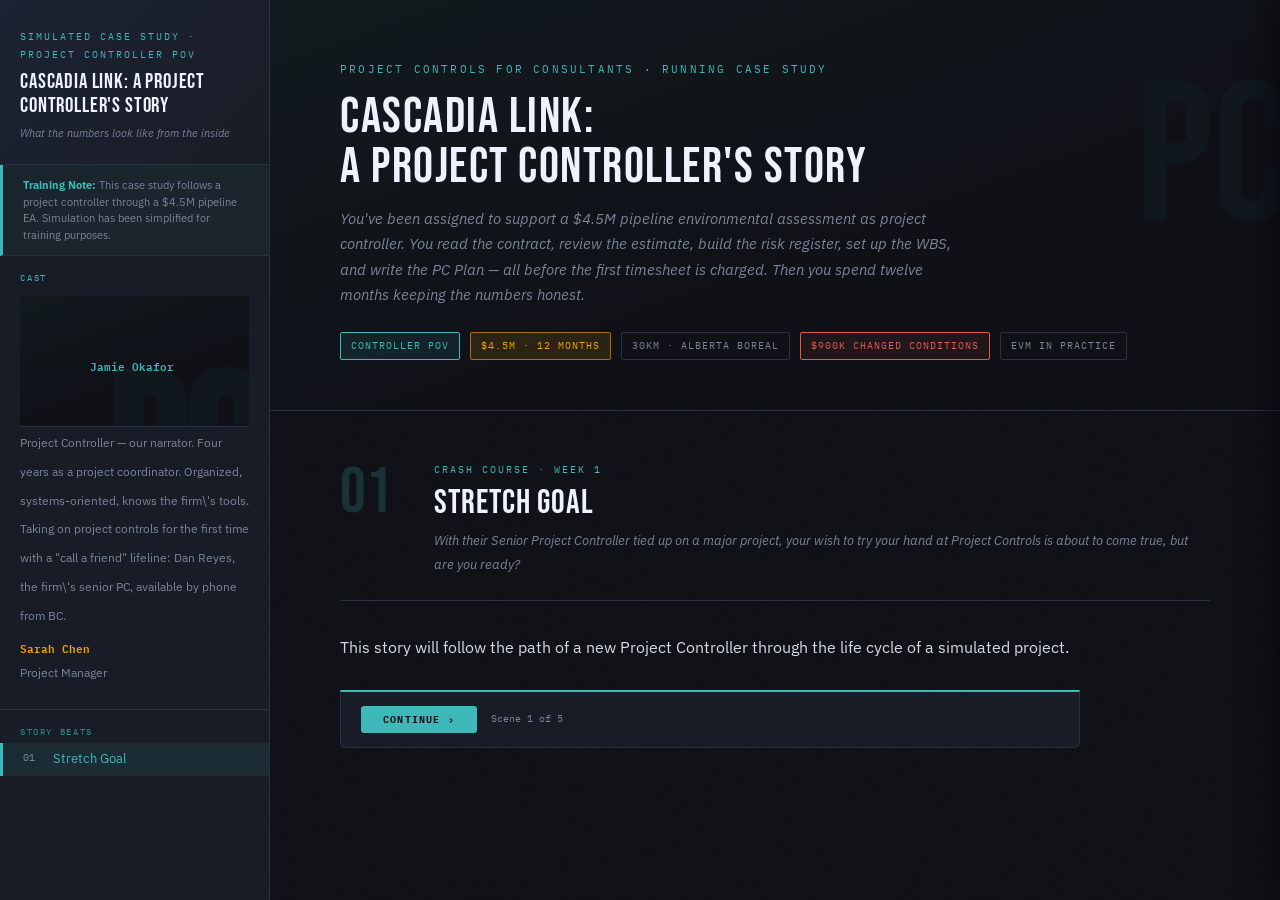
==== commit 5e2f02b4: "major engine overhaul" ====
--- a/index.html
+++ b/index.html
@@ -5,2758 +5,23 @@
 <meta name="viewport" content="width=device-width, initial-scale=1.0">
 <title>Ridgeline — A Project Controller's Story</title>
 <link href="https://fonts.googleapis.com/css2?family=Bebas+Neue&family=Kalam:wght@400;700&family=IBM+Plex+Mono:wght@400;600&family=IBM+Plex+Sans:ital,wght@0,300;0,400;0,600;1,300&display=swap" rel="stylesheet">
-<style>
-  :root {
-    --bg:#0f1117;--surface:#181c26;--surface2:#1e2333;--border:#2a3048;
-    --amber:#f0a500;--amber-dim:#a87200;--amber-glow:rgba(240,165,0,0.12);
-    --red:#e05a4e;--green:#4caf82;--blue:#5b9bd5;
-    --purple:#7b68ee;--purple-glow:rgba(123,104,238,0.1);
-    --teal:#3eb8b8;--teal-glow:rgba(62,184,184,0.1);
-    --text:#d4dae8;--text-dim:#7a8499;--text-bright:#eef2ff;
-    --mono:'IBM Plex Mono',monospace;--sans:'IBM Plex Sans',sans-serif;--display:'Bebas Neue',sans-serif;
-  }
-  *{box-sizing:border-box;margin:0;padding:0;}
-  html{scroll-behavior:smooth;}
-  body{background:var(--bg);color:var(--text);font-family:var(--sans);font-size:16px;line-height:1.8;min-height:100vh;}
-  body::before{content:'';position:fixed;inset:0;background-image:url("data:image/svg+xml,%3Csvg viewBox='0 0 256 256' xmlns='http://www.w3.org/2000/svg'%3E%3Cfilter id='n'%3E%3CfeTurbulence type='fractalNoise' baseFrequency='0.9' numOctaves='4' stitchTiles='stitch'/%3E%3C/filter%3E%3Crect width='100%25' height='100%25' filter='url(%23n)' opacity='0.04'/%3E%3C/svg%3E");pointer-events:none;z-index:0;opacity:0.4;}
-  #app{position:relative;z-index:1;display:flex;min-height:100vh;}
-
-  /* SIDEBAR */
-  #sidebar{width:270px;min-width:270px;background:var(--surface);border-right:1px solid var(--border);position:sticky;top:0;height:100vh;overflow-y:auto;display:flex;flex-direction:column;}
-  .sidebar-header{padding:28px 20px 20px;border-bottom:1px solid var(--border);background:linear-gradient(135deg,var(--surface2),var(--surface));}
-  .sidebar-eyebrow{font-family:var(--mono);font-size:10px;letter-spacing:0.2em;color:var(--teal);text-transform:uppercase;margin-bottom:6px;}
-  .sidebar-title{font-family:var(--display);font-size:21px;color:var(--text-bright);letter-spacing:0.04em;line-height:1.15;}
-  .sidebar-sub{font-size:11px;color:var(--text-dim);margin-top:6px;font-style:italic;}
-  .disclaimer{padding:12px 20px;border-bottom:1px solid var(--border);background:rgba(62,184,184,0.05);border-left:3px solid var(--teal);}
-  .disclaimer p{font-size:11px;color:var(--text-dim);line-height:1.5;margin:0;}
-  .disclaimer strong{color:var(--teal);}
-  .cast-block{padding:14px 20px;border-bottom:1px solid var(--border);}
-  .cast-label{font-family:var(--mono);font-size:9px;letter-spacing:0.2em;color:var(--teal);text-transform:uppercase;margin-bottom:10px;}
-  .cast-item{margin-bottom:9px;}
-  .cast-name{font-family:var(--mono);font-size:11px;color:var(--amber);font-weight:600;display:block;}
-  .cast-name.hero{color:var(--teal);}
-  .cast-role{font-size:12px;color:var(--text-dim);line-height:1.4;}
-  .nav-section{padding:8px 0;}
-  .nav-section-label{font-family:var(--mono);font-size:9px;letter-spacing:0.18em;color:var(--teal);text-transform:uppercase;padding:6px 20px 3px;opacity:0.7;}
-  .nav-item{display:flex;align-items:flex-start;gap:10px;padding:7px 20px;cursor:pointer;border-left:3px solid transparent;font-size:13px;color:var(--text-dim);transition:all 0.15s;line-height:1.4;}
-  .nav-item:hover{background:var(--teal-glow);color:var(--text);}
-  .nav-item.active{border-left-color:var(--teal);background:var(--teal-glow);color:var(--teal);}
-  .nav-item.nav-locked{opacity:0.35;cursor:default;pointer-events:none;}
-  .nav-num{font-family:var(--mono);font-size:10px;min-width:20px;color:var(--text-dim);padding-top:1px;}
-
-  /* MAIN */
-  #main{flex:1;overflow-y:auto;}
-  .hero{padding:60px 70px 50px;border-bottom:1px solid var(--border);background:linear-gradient(160deg,#121a1e 0%,var(--bg) 60%);position:relative;overflow:hidden;}
-  .hero::after{content:'PC';position:absolute;right:-10px;top:-20px;font-family:var(--display);font-size:200px;color:rgba(62,184,184,0.04);pointer-events:none;}
-  .hero-eyebrow{font-family:var(--mono);font-size:11px;letter-spacing:0.2em;color:var(--teal);text-transform:uppercase;margin-bottom:12px;}
-  .hero-title{font-family:var(--display);font-size:50px;letter-spacing:0.03em;color:var(--text-bright);line-height:1;margin-bottom:14px;}
-  .hero-sub{font-size:15px;color:var(--text-dim);font-style:italic;max-width:620px;margin-bottom:24px;line-height:1.7;}
-  .hero-tags{display:flex;gap:10px;flex-wrap:wrap;}
-  .tag{font-family:var(--mono);font-size:10px;padding:4px 10px;border:1px solid var(--border);border-radius:2px;color:var(--text-dim);letter-spacing:0.1em;text-transform:uppercase;}
-  .tag.teal{border-color:var(--teal);color:var(--teal);background:var(--teal-glow);}
-  .tag.amber{border-color:var(--amber-dim);color:var(--amber);background:var(--amber-glow);}
-  .tag.red{border-color:var(--red);color:var(--red);background:rgba(224,90,78,0.08);}
-
-  /* BEATS */
-  .beat{padding:50px 70px 60px;border-bottom:1px solid var(--border);scroll-margin-top:0;}
-  .beat:last-child{border-bottom:none;}
-  .beat-header{display:flex;align-items:flex-start;gap:24px;margin-bottom:32px;padding-bottom:24px;border-bottom:1px solid var(--border);}
-  .beat-num{font-family:var(--display);font-size:64px;color:var(--teal);opacity:0.2;line-height:1;min-width:70px;}
-  .beat-eyebrow{font-family:var(--mono);font-size:10px;letter-spacing:0.2em;color:var(--teal);text-transform:uppercase;margin-bottom:5px;}
-  .beat-title{font-family:var(--display);font-size:34px;letter-spacing:0.03em;color:var(--text-bright);line-height:1.1;margin-bottom:8px;}
-  .beat-context{font-size:13px;color:var(--text-dim);font-style:italic;}
-
-  /* PROSE */
-  .prose{max-width:740px;}
-  .prose p{color:var(--text);font-size:15.5px;margin-bottom:18px;line-height:1.85;}
-  .prose p:last-child{margin-bottom:0;}
-
-  /* JAMIE'S INTERNAL VOICE — the controller's thoughts */
-  /* ── INNER MONOLOGUE ── */
-  .inner-voice{background:#1a1520;border-left:3px solid #9b7fd4;border-radius:0 6px 6px 0;padding:16px 20px 16px 48px;margin:22px 0;max-width:740px;position:relative;}
-  .inner-voice::before{content:'"';font-family:'Kalam',cursive;font-size:80px;color:#9b7fd4;opacity:0.15;position:absolute;top:-8px;left:8px;line-height:1;pointer-events:none;}
-  .inner-voice-label{font-family:var(--mono);font-size:9px;letter-spacing:0.2em;text-transform:uppercase;color:#9b7fd4;margin-bottom:10px;display:block;}
-  .inner-voice p{font-family:'Kalam',cursive;font-size:15px;line-height:1.7;color:#d4cce8;margin:0 0 10px;font-style:normal;}
-  .inner-voice p:last-child{margin-bottom:0;}
-
-  /* ── GRID PAPER NOTES ── */
-  .grid-note{max-width:740px;background:#f8f6ee;border-radius:3px;box-shadow:2px 3px 16px rgba(0,0,0,0.45),0 0 0 1px rgba(0,0,0,0.15);overflow:hidden;margin:22px 0;}
-  .grid-note-header{background:#1a2744;padding:10px 18px;display:flex;align-items:center;justify-content:space-between;}
-  .logo-mark{display:flex;align-items:center;gap:10px;}
-  .logo-icon{width:26px;height:26px;background:#3eb8b8;border-radius:3px;display:flex;align-items:center;justify-content:center;font-family:var(--mono);font-size:10px;font-weight:700;color:#1a2744;flex-shrink:0;}
-  .logo-text{font-family:var(--sans);font-size:12px;font-weight:600;color:#ffffff;letter-spacing:0.04em;display:block;}
-  .logo-sub{font-size:9px;color:rgba(255,255,255,0.45);letter-spacing:0.08em;font-family:var(--mono);display:block;}
-  .note-date{font-family:var(--mono);font-size:10px;color:rgba(255,255,255,0.35);letter-spacing:0.08em;}
-  .grid-note-body{position:relative;background:linear-gradient(rgba(165,185,210,0.3) 1px,transparent 1px),linear-gradient(90deg,rgba(165,185,210,0.3) 1px,transparent 1px),#f8f6ee;background-size:20px 20px;}
-  .note-page-line{position:absolute;left:52px;top:0;bottom:0;width:1.5px;background:rgba(210,140,140,0.45);pointer-events:none;}
-  .grid-note-inner{padding:16px 20px 20px 62px;position:relative;}
-  .note-title{font-family:var(--mono);font-size:10px;font-weight:600;letter-spacing:0.14em;text-transform:uppercase;color:#1a2744;margin-bottom:12px;padding-bottom:8px;border-bottom:1.5px solid rgba(26,39,68,0.18);}
-  .note-section-head{font-family:var(--sans);font-size:12.5px;font-weight:600;color:#1a2744;margin:14px 0 5px;}
-  .note-item{display:flex;gap:8px;margin-bottom:5px;font-family:var(--sans);font-size:13px;color:#2c3a55;line-height:1.55;}
-  .note-item strong{color:#1a2744;font-weight:600;}
-  .note-bullet{color:#3eb8b8;font-weight:700;flex-shrink:0;margin-top:1px;font-size:11px;}
-  .grid-note-footer{background:rgba(26,39,68,0.06);border-top:1px solid rgba(26,39,68,0.1);padding:6px 18px;display:flex;justify-content:space-between;font-family:var(--mono);font-size:10px;color:rgba(26,39,68,0.4);}
-
-  /* DIALOGUE */
-  .dialogue{margin:24px 0;display:flex;flex-direction:column;max-width:740px;background:var(--surface);border:1px solid var(--border);border-radius:8px;padding:18px 20px 14px;}
-  .dialogue-scroll{display:flex;flex-direction:column;gap:8px;max-height:340px;overflow-y:auto;padding-right:4px;scrollbar-width:thin;scrollbar-color:var(--border) transparent;}
-  .dialogue-scroll::-webkit-scrollbar{width:4px;}
-  .dialogue-scroll::-webkit-scrollbar-thumb{background:var(--border);border-radius:2px;}
-  .line{display:flex;flex-direction:column;gap:4px;align-items:flex-start;}
-  .line-speaker{font-family:var(--mono);font-size:9px;letter-spacing:0.15em;text-transform:uppercase;font-weight:700;display:flex;align-items:center;gap:5px;padding:0 6px;}
-  .line-speaker::before{content:'';width:6px;height:6px;border-radius:50%;background:currentColor;flex-shrink:0;}
-  .line-speaker.pm{color:var(--amber);}
-  .line-speaker.client{color:var(--blue);}
-  .line-speaker.geotech{color:#e8a04a;}
-  .line-speaker.internal{color:var(--green);}
-  .line-speaker.jamie{color:var(--teal);}
-  .line-text{font-style:italic;font-size:14px;color:#c8cfe0;padding:10px 16px;border-radius:4px 18px 18px 18px;line-height:1.72;max-width:86%;border:1px solid rgba(255,255,255,0.06);}
-  /* dialogue click-through controls */
-  .line{transition:opacity 0.35s ease;}
-  .line.line-hidden{opacity:0;pointer-events:none;user-select:none;}
-  .dialogue-controls{display:flex;align-items:center;gap:12px;margin-top:14px;padding-top:12px;border-top:1px solid var(--border);}
-  .dlg-next{font-family:var(--mono);font-size:10px;letter-spacing:0.12em;text-transform:uppercase;padding:6px 18px;background:var(--teal);color:var(--bg);border:none;border-radius:3px;cursor:pointer;font-weight:700;}
-  .dlg-next:hover:not(:disabled){background:#4dd0d0;}
-  .dlg-next:disabled{background:var(--border);color:var(--text-dim);cursor:default;}
-  .dlg-progress{font-family:var(--mono);font-size:10px;color:var(--text-dim);flex:1;}
-  .dlg-showall{font-family:var(--mono);font-size:10px;color:var(--text-dim);background:none;border:none;cursor:pointer;text-decoration:underline;letter-spacing:0.05em;padding:0;}
-  .dlg-showall:hover{color:var(--text);}
-
-  /* PROJECT FOLDER PANEL */
-  .folder-tab{position:fixed;right:0;top:50%;transform:translateY(-50%);background:var(--amber);color:var(--bg);border:none;cursor:pointer;z-index:8000;padding:18px 7px;border-radius:5px 0 0 5px;box-shadow:-3px 0 12px rgba(0,0,0,0.4);display:flex;flex-direction:column;align-items:center;gap:6px;transition:background 0.15s,opacity 0.4s ease;opacity:0;pointer-events:none;}
-  .folder-tab.folder-tab-visible{opacity:1;pointer-events:auto;}
-  .folder-tab:hover{background:#f8b800;}
-  .folder-tab-icon{font-size:18px;line-height:1;}
-  .folder-tab-label{font-family:var(--mono);font-size:9px;font-weight:700;letter-spacing:0.15em;text-transform:uppercase;writing-mode:vertical-rl;color:var(--bg);}
-  .folder-panel{position:fixed;right:0;top:0;bottom:0;width:320px;background:var(--surface);border-left:1px solid var(--border);z-index:7999;transform:translateX(100%);transition:transform 0.35s cubic-bezier(0.4,0,0.2,1);display:flex;flex-direction:column;box-shadow:-6px 0 28px rgba(0,0,0,0.5);}
-  .folder-panel.folder-open{transform:translateX(0);}
-  .folder-panel-header{padding:16px 18px 14px;border-bottom:1px solid var(--border);display:flex;align-items:center;justify-content:space-between;background:linear-gradient(135deg,var(--surface2),var(--surface));flex-shrink:0;}
-  .folder-panel-title{display:flex;align-items:center;gap:10px;}
-  .folder-panel-title-icon{font-size:20px;}
-  .folder-panel-title-text{font-family:var(--mono);font-size:11px;font-weight:700;letter-spacing:0.15em;text-transform:uppercase;color:var(--amber);}
-  .folder-panel-title-sub{font-size:10px;color:var(--text-dim);font-family:var(--sans);}
-  .folder-close{background:none;border:none;color:var(--text-dim);font-size:18px;cursor:pointer;padding:0 2px;line-height:1;}
-  .folder-close:hover{color:var(--text);}
-  .folder-body{flex:1;overflow-y:auto;padding:0 0 20px;}
-  .folder-section{padding:14px 18px 4px;}
-  .folder-section-label{font-family:var(--mono);font-size:9px;letter-spacing:0.18em;text-transform:uppercase;color:var(--teal);margin-bottom:8px;padding-bottom:6px;border-bottom:1px solid var(--border);}
-  .folder-doc-item{display:flex;align-items:center;gap:10px;padding:9px 18px;cursor:pointer;border-bottom:1px solid rgba(255,255,255,0.04);transition:background 0.12s;}
-  .folder-doc-item:hover{background:var(--surface2);}
-  .folder-doc-icon{font-size:18px;flex-shrink:0;}
-  .folder-doc-name{font-size:12px;color:var(--text);font-family:var(--sans);line-height:1.35;}
-  .folder-doc-type{font-family:var(--mono);font-size:9px;color:var(--text-dim);letter-spacing:0.08em;}
-  .folder-note-item{margin:8px 18px;background:var(--surface2);border:1px solid var(--border);border-left:3px solid var(--amber);border-radius:0 4px 4px 0;padding:10px 12px;}
-  .folder-note-src{font-family:var(--mono);font-size:9px;color:var(--amber);letter-spacing:0.1em;text-transform:uppercase;margin-bottom:4px;}
-  .folder-note-text{font-family:'Kalam',cursive;font-size:12.5px;color:var(--text);line-height:1.45;}
-  .folder-empty{padding:12px 18px;font-size:12px;color:var(--text-dim);font-style:italic;font-family:var(--sans);}
-  .folder-subfolder{display:flex;align-items:center;gap:10px;padding:9px 18px;cursor:pointer;border-bottom:1px solid rgba(255,255,255,0.04);transition:background 0.12s;user-select:none;}
-  .folder-subfolder:hover{background:var(--surface2);}
-  .folder-subfolder-icon{font-size:16px;flex-shrink:0;}
-  .folder-subfolder-name{font-size:12px;color:var(--text);font-family:var(--sans);font-weight:600;flex:1;}
-  .folder-subfolder-arrow{font-family:var(--mono);font-size:12px;color:var(--text-dim);transition:transform 0.2s;}
-  .folder-subfolder.open .folder-subfolder-arrow{transform:rotate(90deg);}
-  .folder-subfolder-contents{display:none;border-left:2px solid var(--border);margin-left:18px;}
-  .folder-subfolder-contents.open{display:block;}
-  .folder-subfolder-contents .folder-doc-item{padding-left:14px;}
-
-  /* STORY MODE — scene-by-scene reveal */
-  .scene-block.scene-hidden{display:none;}
-  .story-nav{display:flex;align-items:center;gap:14px;margin:28px 0 0;padding:14px 20px;background:var(--surface);border:1px solid var(--border);border-top:2px solid var(--teal);border-radius:0 0 6px 6px;max-width:740px;}
-  .story-next-btn{font-family:var(--mono);font-size:10px;letter-spacing:0.12em;text-transform:uppercase;padding:7px 22px;background:var(--teal);color:var(--bg);border:none;border-radius:3px;cursor:pointer;font-weight:700;white-space:nowrap;transition:background 0.15s;}
-  .story-next-btn:hover:not(:disabled){background:#4dd0d0;}
-  .story-next-btn:disabled{background:var(--border);color:var(--text-dim);cursor:default;}
-  .story-progress-label{font-family:var(--mono);font-size:10px;color:var(--text-dim);flex:1;}
-  .story-hint{font-family:var(--mono);font-size:10px;color:var(--amber);font-style:italic;}
-  .doc-hint{font-family:var(--mono);font-size:10px;color:var(--text-dim);margin-top:10px;padding:8px 12px;border:1px dashed var(--border);border-radius:3px;text-align:center;letter-spacing:0.04em;}
-  .doc-hint.docs-done{color:var(--teal);border-color:var(--teal);border-style:solid;}
-  /* Beat locking */
-  .beat-locked{display:none;}
-  .beat-advance{display:flex;align-items:center;gap:14px;margin:36px 0 0;padding:14px 20px;background:var(--surface);border:1px solid var(--border);border-top:2px solid var(--teal);border-radius:0 0 6px 6px;max-width:740px;}
-  .beat-advance-btn{font-family:var(--mono);font-size:10px;letter-spacing:0.12em;text-transform:uppercase;padding:7px 22px;background:var(--teal);color:var(--bg);border:none;border-radius:3px;cursor:pointer;font-weight:700;transition:background 0.15s;}
-  .beat-advance-btn:hover{background:#4dd0d0;}
-
-  /* NOTE CAPTURE TOAST */
-  .note-toast{position:fixed;bottom:32px;right:32px;background:#f4f1e8;border-radius:4px;padding:14px 18px 14px 16px;box-shadow:3px 5px 24px rgba(0,0,0,0.55),0 0 0 1px rgba(0,0,0,0.12);z-index:9000;max-width:290px;transform:translateX(340px);transition:transform 0.38s cubic-bezier(0.34,1.4,0.64,1);pointer-events:none;background-image:linear-gradient(rgba(165,185,210,0.25) 1px,transparent 1px),linear-gradient(90deg,rgba(165,185,210,0.25) 1px,transparent 1px);background-size:18px 18px;}
-  .note-toast.toast-show{transform:translateX(0);}
-  .note-toast-header{display:flex;align-items:center;gap:8px;margin-bottom:7px;}
-  .note-toast-icon{font-size:15px;line-height:1;}
-  .note-toast-label{font-family:var(--mono);font-size:9px;letter-spacing:0.18em;text-transform:uppercase;color:#2a6049;font-weight:700;}
-  .note-toast-doc{font-family:var(--mono);font-size:9px;color:#666;margin-bottom:5px;}
-  .note-toast-text{font-family:'Kalam',cursive;font-size:13.5px;color:#2c3a3a;line-height:1.45;}
-  /* per-speaker bubble tint */
-  .line:has(.line-speaker.pm) .line-text{background:rgba(240,165,0,0.08);border-color:rgba(240,165,0,0.18);}
-  .line:has(.line-speaker.client) .line-text{background:rgba(91,155,213,0.08);border-color:rgba(91,155,213,0.18);}
-  .line:has(.line-speaker.geotech) .line-text{background:rgba(232,160,74,0.08);border-color:rgba(232,160,74,0.18);}
-  .line:has(.line-speaker.internal) .line-text{background:rgba(76,175,130,0.08);border-color:rgba(76,175,130,0.18);}
-  /* Jamie — right aligned */
-  .line:has(.line-speaker.jamie){align-items:flex-end;}
-  .line:has(.line-speaker.jamie) .line-text{background:rgba(62,184,184,0.12);border-color:rgba(62,184,184,0.28);border-radius:18px 4px 18px 18px;}
-
-  /* JAMIE'S WORK — the spreadsheet / system view */
-  .work-block{background:var(--surface2);border:1px solid var(--border);border-top:2px solid var(--teal);border-radius:0 0 4px 4px;padding:18px 22px;margin:22px 0;max-width:960px;}
-  .work-block .wb-label{font-family:var(--mono);font-size:9px;letter-spacing:0.2em;text-transform:uppercase;color:var(--teal);margin-bottom:12px;display:block;}
-  .work-block .wb-note{font-size:11px;color:var(--text-dim);margin-top:12px;font-style:italic;font-family:var(--sans);line-height:1.6;border-top:1px solid var(--border);padding-top:10px;}
-  .wb-good{color:var(--green);} .wb-bad{color:var(--red);} .wb-warn{color:var(--amber);} .wb-dim{color:var(--text-dim);}
-
-  .data-table{width:100%;border-collapse:collapse;margin:8px 0;font-size:13.5px;}
-  .data-table th{font-family:var(--mono);font-size:9px;letter-spacing:0.12em;text-transform:uppercase;color:var(--teal);text-align:left;padding:9px 12px;border-bottom:1px solid var(--teal);background:var(--surface2);}
-  .data-table td{padding:9px 12px;border-bottom:1px solid var(--border);color:var(--text);vertical-align:top;line-height:1.5;}
-  .data-table tr:hover td{background:rgba(255,255,255,0.02);}
-  .data-table .total td{border-top:2px solid var(--border);font-weight:600;color:var(--text-bright);background:var(--surface2);}
-  .data-table .sub-row td{color:var(--text-dim);font-size:11.5px;padding-left:24px;}
-  .data-table .highlight-row td{background:rgba(224,90,78,0.06);}
-
-  /* CALLOUTS */
-  .callout{border-left:3px solid var(--amber);background:var(--amber-glow);padding:14px 18px;margin:22px 0;border-radius:0 4px 4px 0;max-width:740px;}
-  .callout.red{border-color:var(--red);background:rgba(224,90,78,0.08);}
-  .callout.green{border-color:var(--green);background:rgba(76,175,130,0.08);}
-  .callout.teal{border-color:var(--teal);background:var(--teal-glow);}
-  .callout.purple{border-color:var(--purple);background:var(--purple-glow);}
-  .callout-label{font-family:var(--mono);font-size:9px;letter-spacing:0.18em;text-transform:uppercase;color:var(--amber);margin-bottom:6px;}
-  .callout.red .callout-label{color:var(--red);} .callout.green .callout-label{color:var(--green);}
-  .callout.teal .callout-label{color:var(--teal);} .callout.purple .callout-label{color:var(--purple);}
-  .callout p{font-size:14.5px;color:var(--text);margin:0;}
-
-  /* STATUS BADGES */
-  .status-row{display:flex;gap:10px;flex-wrap:wrap;margin:20px 0;}
-  .status-badge{display:flex;flex-direction:column;gap:3px;padding:10px 14px;background:var(--surface);border:1px solid var(--border);border-radius:4px;min-width:130px;}
-  .sb-label{font-family:var(--mono);font-size:9px;letter-spacing:0.15em;text-transform:uppercase;color:var(--text-dim);}
-  .sb-val{font-family:var(--mono);font-size:14px;font-weight:600;}
-  .sb-val.good{color:var(--green);} .sb-val.bad{color:var(--red);} .sb-val.warn{color:var(--amber);} .sb-val.neutral{color:var(--text-bright);}
-  .sb-sub{font-size:11px;color:var(--text-dim);}
-
-  /* TIMELINE */
-  .timeline{margin:24px 0;max-width:740px;}
-  .tl-item{display:flex;gap:0;position:relative;}
-  .tl-item:not(:last-child)::before{content:'';position:absolute;left:13px;top:28px;bottom:0;width:1px;background:var(--border);}
-  .tl-dot{width:26px;min-width:26px;height:26px;border-radius:50%;border:1px solid var(--teal);display:flex;align-items:center;justify-content:center;font-family:var(--mono);font-size:9px;color:var(--teal);margin-right:16px;margin-top:2px;background:var(--surface);z-index:1;flex-shrink:0;}
-  .tl-dot.done{background:var(--teal);color:var(--bg);}
-  .tl-content{padding-bottom:22px;}
-  .tl-month{font-family:var(--mono);font-size:10px;color:var(--teal);letter-spacing:0.1em;margin-bottom:3px;}
-  .tl-event{font-size:13.5px;color:var(--text);line-height:1.6;}
-
-  .section-break{display:flex;align-items:center;gap:14px;margin:28px 0 20px;max-width:740px;}
-  .section-break-line{flex:1;height:1px;background:var(--border);}
-  .section-break-label{font-family:var(--mono);font-size:10px;letter-spacing:0.15em;text-transform:uppercase;color:var(--text-dim);white-space:nowrap;}
-
-  .concept{display:inline;background:rgba(240,165,0,0.15);color:var(--amber);padding:1px 6px;border-radius:2px;font-family:var(--mono);font-size:11px;}
-  .concept.teal{background:rgba(62,184,184,0.15);color:var(--teal);}
-  .hl{color:var(--amber);font-weight:600;} .hl-red{color:var(--red);} .hl-green{color:var(--green);} .hl-teal{color:var(--teal);}
-
-
-  /* ── SMS THREAD ── */
-  .sms-card {
-    background: #f0f0f0;
-    border-radius: 16px;
-    padding: 16px;
-    margin: 24px 0;
-    max-width: 380px;
-    font-family: -apple-system, 'Segoe UI', Arial, sans-serif;
-    box-shadow: 0 2px 8px rgba(0,0,0,0.25);
-  }
-
-  .sms-contact-header {
-    text-align: center;
-    margin-bottom: 14px;
-    padding-bottom: 10px;
-    border-bottom: 1px solid #d8d8d8;
-  }
-
-  .sms-contact-avatar {
-    width: 42px; height: 42px; border-radius: 50%;
-    background: #888; margin: 0 auto 6px;
-    display: flex; align-items: center; justify-content: center;
-    font-size: 16px; font-weight: 700; color: #fff;
-    font-family: -apple-system, Arial, sans-serif;
-  }
-
-  .sms-contact-name {
-    font-size: 13px; font-weight: 600; color: #111;
-  }
-
-  .sms-contact-sub {
-    font-size: 11px; color: #888; margin-top: 1px;
-  }
-
-  .sms-messages {
-    display: flex; flex-direction: column; gap: 8px;
-  }
-
-  .sms-row {
-    display: flex;
-    flex-direction: column;
-  }
-
-  .sms-row.sent { align-items: flex-end; }
-  .sms-row.received { align-items: flex-start; }
-
-  .sms-bubble {
-    max-width: 78%;
-    padding: 9px 13px;
-    border-radius: 18px;
-    font-size: 13.5px;
-    line-height: 1.5;
-    color: #111;
-  }
-
-  .sms-row.sent .sms-bubble {
-    background: #007aff;
-    color: #fff;
-    border-bottom-right-radius: 4px;
-  }
-
-  .sms-row.received .sms-bubble {
-    background: #fff;
-    color: #111;
-    border-bottom-left-radius: 4px;
-    box-shadow: 0 1px 2px rgba(0,0,0,0.1);
-  }
-
-  .sms-time {
-    font-size: 10px; color: #999; margin-top: 3px; padding: 0 4px;
-  }
-
-  /* ── EMAIL CARDS ── */
-  .email-card {
-    background: #ffffff;
-    border-radius: 4px;
-    box-shadow: 0 2px 12px rgba(0,0,0,0.35), 0 0 0 1px rgba(0,0,0,0.12);
-    margin: 24px 0;
-    max-width: 680px;
-    overflow: hidden;
-    font-family: -apple-system, 'Segoe UI', Arial, sans-serif;
-    color: #1a1a1a;
-  }
-
-  .email-topbar {
-    background: #f0f0f0;
-    border-bottom: 1px solid #d0d0d0;
-    padding: 8px 16px;
-    display: flex;
-    align-items: center;
-    gap: 6px;
-  }
-
-  .email-dot {
-    width: 11px; height: 11px; border-radius: 50%;
-  }
-  .email-dot.red { background: #ff5f56; }
-  .email-dot.yellow { background: #ffbd2e; }
-  .email-dot.green { background: #27c93f; }
-
-  .email-topbar-label {
-    font-size: 11px;
-    color: #666;
-    margin-left: 6px;
-    font-weight: 500;
-    letter-spacing: 0.02em;
-  }
-
-  .email-header {
-    padding: 16px 20px 12px;
-    border-bottom: 1px solid #e8e8e8;
-    background: #fafafa;
-  }
-
-  .email-subject {
-    font-size: 15px;
-    font-weight: 600;
-    color: #111;
-    margin-bottom: 10px;
-    line-height: 1.3;
-  }
-
-  .email-meta {
-    display: flex;
-    flex-direction: column;
-    gap: 3px;
-  }
-
-  .email-meta-row {
-    display: flex;
-    gap: 0;
-    font-size: 12px;
-    line-height: 1.5;
-  }
-
-  .email-meta-label {
-    color: #888;
-    min-width: 52px;
-    font-weight: 500;
-  }
-
-  .email-meta-value {
-    color: #333;
-  }
-
-  .email-body {
-    padding: 18px 20px;
-    font-size: 13.5px;
-    line-height: 1.75;
-    color: #222;
-  }
-
-  .email-body p {
-    margin-bottom: 12px;
-    color: #222;
-    font-size: 13.5px;
-  }
-
-  .email-body p:last-child { margin-bottom: 0; }
-
-  .email-body ul {
-    margin: 8px 0 12px 20px;
-    padding: 0;
-  }
-
-  .email-body ul li {
-    margin-bottom: 4px;
-    font-size: 13px;
-    color: #333;
-  }
-
-  .email-attachment-bar {
-    padding: 10px 20px;
-    background: #f5f5f5;
-    border-top: 1px solid #e8e8e8;
-    display: flex;
-    flex-wrap: wrap;
-    gap: 8px;
-  }
-
-  .email-attachment {
-    display: flex;
-    align-items: center;
-    gap: 6px;
-    background: #fff;
-    border: 1px solid #d8d8d8;
-    border-radius: 3px;
-    padding: 5px 10px;
-    font-size: 11.5px;
-    color: #444;
-  }
-
-  .email-attachment-icon {
-    font-size: 13px;
-  }
-
-  .email-sig {
-    padding: 12px 20px 16px;
-    border-top: 1px solid #ebebeb;
-    font-size: 12px;
-    color: #666;
-    line-height: 1.6;
-  }
-
-  .email-sig .sig-name {
-    font-weight: 600;
-    color: #333;
-    font-size: 13px;
-  }
-
-  .email-sig .sig-title {
-    color: #666;
-  }
-
-  .email-sig .sig-firm {
-    color: #888;
-  }
-
-  ::-webkit-scrollbar{width:6px;} ::-webkit-scrollbar-track{background:var(--bg);}
-  ::-webkit-scrollbar-thumb{background:var(--border);border-radius:3px;} ::-webkit-scrollbar-thumb:hover{background:var(--teal);}
-
-  /* ── DOCUMENT VIEWER MODALS ── */
-  .doc-overlay{display:none;position:fixed;inset:0;background:rgba(0,0,0,0.8);z-index:1000;align-items:flex-start;justify-content:center;padding:32px 20px;overflow-y:auto;}
-  .doc-overlay.open{display:flex;}
-  .doc-window{background:#fff;border-radius:4px;width:100%;max-width:760px;box-shadow:0 12px 50px rgba(0,0,0,0.6);font-family:-apple-system,'Segoe UI',Arial,sans-serif;color:#1a1a1a;position:relative;margin:auto;}
-  .doc-topbar{background:#e8e8e8;border-bottom:1px solid #ccc;padding:8px 14px;display:flex;align-items:center;justify-content:space-between;border-radius:4px 4px 0 0;}
-  .doc-topbar-dots{display:flex;gap:6px;}
-  .doc-topbar-dot{width:11px;height:11px;border-radius:50%;}
-  .doc-topbar-dot.r{background:#ff5f56;}.doc-topbar-dot.y{background:#ffbd2e;}.doc-topbar-dot.g{background:#27c93f;}
-  .doc-topbar-name{font-size:12px;color:#555;font-weight:500;}
-  .doc-close-btn{background:none;border:none;font-size:18px;cursor:pointer;color:#666;padding:0 4px;line-height:1;}.doc-close-btn:hover{color:#111;}
-  .doc-content{padding:30px 34px 36px;}
-  .doc-letterhead{display:flex;justify-content:space-between;align-items:flex-start;margin-bottom:22px;padding-bottom:14px;border-bottom:2px solid #1a2744;}
-  .doc-logo-name{font-size:14px;font-weight:700;color:#1a2744;}
-  .doc-logo-sub{font-size:11px;color:#888;margin-top:2px;}
-  .doc-ref-block{text-align:right;font-size:11px;color:#666;line-height:1.7;}
-  .doc-h1{font-size:17px;font-weight:700;color:#1a2744;margin-bottom:4px;}
-  .doc-h2{font-size:11px;font-weight:700;color:#1a2744;margin:18px 0 7px;text-transform:uppercase;letter-spacing:0.1em;border-bottom:1px solid #e0e0e0;padding-bottom:4px;}
-  .doc-p{font-size:13px;line-height:1.75;color:#333;margin-bottom:10px;}
-  .doc-clause-box{background:#f7f8fa;border-left:3px solid #1a2744;padding:10px 14px;margin:6px 0 10px;border-radius:0 3px 3px 0;}
-  .doc-clause-box .clause-num{font-size:10px;font-weight:700;letter-spacing:0.12em;text-transform:uppercase;color:#3eb8b8;margin-bottom:4px;}
-  .doc-clause-box .clause-text{font-size:13px;line-height:1.72;color:#333;}
-  .doc-clause-box .clause-text strong{color:#1a2744;}
-  .doc-highlight-box{background:#fff8e6;border:1px solid #f0c040;border-radius:3px;padding:8px 12px;margin:10px 0;font-size:12.5px;color:#7a5800;line-height:1.6;}
-  .doc-tbl{width:100%;border-collapse:collapse;font-size:13px;margin:6px 0 12px;}
-  .doc-tbl th{background:#1a2744;color:#fff;padding:7px 11px;text-align:left;font-size:10px;letter-spacing:0.07em;text-transform:uppercase;}
-  .doc-tbl td{padding:7px 11px;border-bottom:1px solid #eee;color:#333;vertical-align:top;}
-  .doc-tbl tr.total-row td{background:#f0f4fa;font-weight:700;color:#1a2744;border-top:2px solid #1a2744;border-bottom:none;}
-  .doc-tbl tr.sub-row td{color:#999;font-size:11.5px;padding-top:3px;padding-bottom:3px;}
-  .doc-tbl .amt{text-align:right;font-family:monospace;}
-  .doc-tbl .hl-red{color:#c0392b;font-weight:600;}
-  .doc-sig{margin-top:24px;padding-top:16px;border-top:1px solid #e0e0e0;display:flex;gap:40px;}
-  .doc-sig-block{flex:1;}
-  .doc-sig-line{border-bottom:1px solid #333;height:32px;margin-bottom:4px;}
-  .doc-sig-name{font-size:11px;color:#666;}
-  /* Gantt */
-  .gantt-wrap{margin:10px 0 16px;}
-  .gantt-months-row{display:flex;margin-left:148px;margin-bottom:3px;}
-  .gantt-month-lbl{flex:1;font-size:9px;text-align:center;color:#aaa;letter-spacing:0.04em;text-transform:uppercase;}
-  .gantt-row{display:flex;align-items:center;margin-bottom:5px;}
-  .gantt-lbl{width:148px;min-width:148px;font-size:11.5px;color:#444;padding-right:8px;line-height:1.3;}
-  .gantt-track{flex:1;height:18px;background:#f0f0f0;border-radius:2px;position:relative;}
-  .gantt-bar{position:absolute;height:100%;border-radius:2px;}
-  .gantt-bar-label{position:absolute;inset:0;display:flex;align-items:center;padding:0 6px;font-size:9px;color:rgba(255,255,255,0.92);white-space:nowrap;overflow:hidden;}
-  .gantt-constraint-line{position:absolute;top:-5px;bottom:-5px;width:2px;background:#e05a4e;z-index:2;}
-  .gantt-constraint-label{position:absolute;top:-17px;left:50%;transform:translateX(-50%);font-size:8px;color:#e05a4e;white-space:nowrap;font-weight:700;letter-spacing:0.04em;}
-  .gantt-milestone-dot{position:absolute;top:50%;transform:translate(-50%,-50%);width:10px;height:10px;background:#e05a4e;border-radius:50%;border:2px solid #fff;box-shadow:0 0 0 1px #e05a4e;z-index:3;}
-  .email-attachment{cursor:pointer;transition:background 0.12s,border-color 0.12s;}
-  .email-attachment:hover{background:#e8eef8;border-color:#99aacc;}
-  /* Pre-project setup checklist */
-  .setup-checklist{background:var(--surface2);border:1px solid var(--border);border-top:2px solid var(--teal);border-radius:0 0 4px 4px;padding:20px 24px 28px;margin:28px 0;max-width:960px;}
-  .setup-checklist-intro{font-size:12px;color:var(--text-dim);margin-bottom:20px;font-style:italic;}
-  .setup-grid{display:grid;grid-template-columns:1fr 1fr 1fr;gap:24px;padding:6px 8px 10px;}
-  .setup-group{border-radius:2px;padding:14px 16px 18px;position:relative;box-shadow:4px 5px 16px rgba(0,0,0,0.35),0 1px 3px rgba(0,0,0,0.2);}
-  .setup-group::before{content:'';position:absolute;top:0;left:0;right:0;height:26px;background:rgba(0,0,0,0.07);border-radius:2px 2px 0 0;}
-  .setup-group:nth-child(1){background:#fef9c3;transform:rotate(-1.4deg);}
-  .setup-group:nth-child(2){background:#dcfce7;transform:rotate(0.8deg);}
-  .setup-group:nth-child(3){background:#dbeafe;transform:rotate(-0.6deg);}
-  .setup-group-title{font-family:'Kalam',cursive;font-size:14px;font-weight:700;color:#1a1a1a;margin-bottom:10px;padding-top:14px;}
-  .setup-item{display:flex;gap:7px;align-items:flex-start;margin-bottom:5px;font-size:11.5px;color:#333;line-height:1.45;font-family:var(--sans);}
-  .setup-item:last-child{margin-bottom:0;}
-  .setup-check{width:14px;height:14px;min-width:14px;border:1.5px solid #2a9d8f;border-radius:2px;display:flex;align-items:center;justify-content:center;font-size:9px;color:#2a9d8f;background:rgba(42,157,143,0.12);margin-top:1px;flex-shrink:0;}
-  /* Excel-style estimate */
-  .xls-titlebar{background:#217346;padding:6px 14px;display:flex;align-items:center;justify-content:space-between;border-radius:4px 4px 0 0;}
-  .xls-titlebar-left{display:flex;align-items:center;gap:8px;}
-  .xls-filename{color:#fff;font-size:12.5px;font-weight:600;font-family:-apple-system,'Segoe UI',Arial,sans-serif;}
-  .xls-close-btn{background:none;border:none;color:rgba(255,255,255,0.8);font-size:16px;cursor:pointer;padding:0 4px;line-height:1;}.xls-close-btn:hover{color:#fff;}
-  .xls-ribbon{background:#f3f2f1;border-bottom:1px solid #c8c6c4;padding:2px 12px;display:flex;gap:4px;}
-  .xls-ribbon-item{font-size:11px;color:#605e5c;padding:4px 10px;border-radius:2px;font-family:-apple-system,'Segoe UI',Arial,sans-serif;cursor:default;}
-  .xls-ribbon-item.active{background:#edebe9;color:#201f1e;}
-  .xls-namebar{background:#fff;border-bottom:1px solid #c8c6c4;display:flex;align-items:stretch;}
-  .xls-namebox{width:72px;border-right:1px solid #c8c6c4;padding:3px 8px;font-size:12px;font-family:'Calibri',Arial,sans-serif;color:#333;flex-shrink:0;display:flex;align-items:center;}
-  .xls-fx{padding:3px 10px;font-size:12px;font-family:'Calibri',Arial,sans-serif;color:#333;flex:1;display:flex;align-items:center;gap:8px;}
-  .xls-fx-icon{color:#217346;font-weight:700;font-size:14px;flex-shrink:0;}
-  .xls-body{overflow-x:auto;border-bottom:1px solid #c8c6c4;}
-  .xls-tbl{border-collapse:collapse;font-family:'Calibri',Arial,sans-serif;font-size:13px;white-space:nowrap;}
-  .xls-tbl .col-hdr{background:#f2f2f2;border:1px solid #d0d0d0;text-align:center;font-size:11px;color:#666;font-weight:400;padding:2px 12px;}
-  .xls-tbl .row-num{background:#f2f2f2;border:1px solid #d0d0d0;text-align:center;font-size:11px;color:#666;padding:2px 10px;min-width:32px;}
-  .xls-tbl td.xc{border:1px solid #d0d0d0;padding:2px 10px;background:#fff;color:#222;}
-  .xls-tbl td.xc.hdr{background:#217346;color:#fff;font-weight:700;}
-  .xls-tbl td.xc.total{background:#e2efda;font-weight:700;border-top:2px solid #375623;}
-  .xls-tbl td.xc.ctg{color:#888;font-style:italic;background:#fafafa;}
-  .xls-tbl td.xc.grand{background:#c6efce;font-weight:700;color:#375623;border-top:2px solid #375623;}
-  .xls-tbl td.xc.sub{background:#fafafa;color:#999;font-size:11.5px;}
-  .xls-tbl td.xc.drill{background:#fde8e6;color:#c0392b;font-weight:600;}
-  .xls-tbl td.xc.r{text-align:right;}
-  .xls-tbl td.xc.sel{background:#d9e8fb;}
-  .xls-tabs{background:#f2f2f2;border-top:1px solid #c8c6c4;padding:4px 10px 0;display:flex;align-items:flex-end;}
-  .xls-tab{padding:3px 16px;font-size:11px;font-family:'Calibri',Arial,sans-serif;border:1px solid #c8c6c4;border-bottom:none;border-radius:3px 3px 0 0;cursor:default;margin-right:2px;}
-  .xls-tab.on{background:#fff;color:#217346;font-weight:700;}
-  .xls-tab.off{background:#e0e0e0;color:#999;}
-  .xls-notes{padding:14px 18px 4px;font-family:-apple-system,'Segoe UI',Arial,sans-serif;}
-  /* Word-style brief */
-  .word-titlebar{background:#2b579a;padding:6px 14px;display:flex;align-items:center;justify-content:space-between;border-radius:4px 4px 0 0;}
-  .word-titlebar-left{display:flex;align-items:center;gap:8px;}
-  .word-filename{color:#fff;font-size:12.5px;font-weight:600;font-family:-apple-system,'Segoe UI',Arial,sans-serif;}
-  .word-close-btn{background:none;border:none;color:rgba(255,255,255,0.8);font-size:16px;cursor:pointer;padding:0 4px;line-height:1;}.word-close-btn:hover{color:#fff;}
-  .word-ribbon{background:#2b579a;border-bottom:3px solid #185abd;padding:0 12px;display:flex;gap:2px;align-items:flex-end;}
-  .word-ribbon-tab{font-size:11px;color:rgba(255,255,255,0.75);padding:6px 12px;border-radius:3px 3px 0 0;font-family:-apple-system,'Segoe UI',Arial,sans-serif;cursor:default;}
-  .word-ribbon-tab.active{background:#fff;color:#2b579a;font-weight:600;}
-  .word-ribbon-tools{background:#f3f3f3;border-bottom:1px solid #d0d0d0;padding:4px 14px;display:flex;gap:14px;align-items:center;}
-  .word-tool{font-size:11px;color:#444;font-family:-apple-system,'Segoe UI',Arial,sans-serif;display:flex;flex-direction:column;align-items:center;gap:1px;cursor:default;padding:2px 6px;border-radius:2px;}
-  .word-tool:hover{background:#e8e8e8;}
-  .word-tool-icon{font-size:14px;}
-  .word-tool-label{font-size:9px;color:#666;}
-  .word-tool-sep{width:1px;height:32px;background:#d0d0d0;margin:0 4px;}
-  .word-page-area{background:#c8c8c8;padding:20px 24px;min-height:100px;}
-  .word-page{background:#fff;box-shadow:0 2px 8px rgba(0,0,0,0.25);padding:36px 48px 40px;font-family:'Calibri',Georgia,serif;color:#1a1a1a;position:relative;}
-  .word-page-header{display:flex;justify-content:space-between;align-items:flex-start;margin-bottom:20px;padding-bottom:14px;border-bottom:2px solid #2b579a;}
-  .word-org{font-size:11px;color:#2b579a;text-transform:uppercase;letter-spacing:0.1em;font-family:-apple-system,'Segoe UI',Arial,sans-serif;font-weight:700;}
-  .word-doc-type{font-size:10px;color:#888;font-family:-apple-system,'Segoe UI',Arial,sans-serif;margin-top:2px;}
-  .word-ref{text-align:right;font-size:10.5px;color:#666;font-family:-apple-system,'Segoe UI',Arial,sans-serif;line-height:1.7;}
-  .word-title{font-size:22px;font-weight:700;color:#2b579a;margin-bottom:3px;font-family:-apple-system,'Segoe UI',Arial,sans-serif;}
-  .word-subtitle{font-size:12px;color:#888;font-family:-apple-system,'Segoe UI',Arial,sans-serif;margin-bottom:18px;}
-  .word-h2{font-size:13px;font-weight:700;color:#2b579a;margin:16px 0 6px;font-family:-apple-system,'Segoe UI',Arial,sans-serif;border-bottom:1px solid #c5d8f0;padding-bottom:3px;}
-  .word-p{font-size:13px;line-height:1.75;color:#222;margin-bottom:8px;font-family:'Calibri',Arial,sans-serif;}
-  .word-tbl{width:100%;border-collapse:collapse;font-size:12.5px;margin:6px 0 12px;font-family:'Calibri',Arial,sans-serif;}
-  .word-tbl th{background:#2b579a;color:#fff;padding:6px 10px;text-align:left;font-size:11px;font-weight:600;}
-  .word-tbl td{padding:6px 10px;border-bottom:1px solid #dce6f1;color:#333;vertical-align:top;}
-  .word-tbl tr:nth-child(even) td{background:#f0f6ff;}
-  .word-risk-box{background:#fff4f4;border-left:3px solid #c0392b;padding:8px 12px;margin:6px 0 10px;border-radius:0 3px 3px 0;}
-  .word-risk-box.amber{background:#fffbf0;border-left-color:#e8a04a;}
-  .word-risk-title{font-size:10px;font-weight:700;letter-spacing:0.1em;text-transform:uppercase;color:#c0392b;margin-bottom:4px;font-family:-apple-system,'Segoe UI',Arial,sans-serif;}
-  .word-risk-box.amber .word-risk-title{color:#b8860b;}
-  .word-risk-text{font-size:12.5px;line-height:1.7;color:#333;font-family:'Calibri',Arial,sans-serif;}
-  .word-footer{margin-top:20px;padding-top:10px;border-top:1px solid #dce6f1;font-size:10.5px;color:#999;font-family:-apple-system,'Segoe UI',Arial,sans-serif;display:flex;justify-content:space-between;}
-  .word-statusbar{background:#2b579a;padding:3px 14px;display:flex;justify-content:space-between;font-size:10px;color:rgba(255,255,255,0.7);font-family:-apple-system,'Segoe UI',Arial,sans-serif;border-radius:0 0 4px 4px;}
-  /* Landscape schedule */
-  .doc-window.landscape{max-width:960px;}
-  .doc-window.landscape .gantt-lbl{width:180px;min-width:180px;}
-  .doc-window.landscape .gantt-months-row{margin-left:180px;}
-  .doc-window.landscape .gantt-track{height:22px;}
-  .doc-window.landscape .gantt-bar-label{font-size:10.5px;}
-  .doc-window.landscape .gantt-row{margin-bottom:6px;}
-</style>
+<link rel="stylesheet" href="css/story.css">
+<link rel="stylesheet" href="css/binder.css">
+<link rel="stylesheet" href="css/alerts.css">
 </head>
 <body>
 <div id="app">
-
-<nav id="sidebar">
-  <div class="sidebar-header">
-    <div class="sidebar-eyebrow">Case Study · Project Controller POV</div>
-    <div class="sidebar-title">Ridgeline: A Project Controller's Story</div>
-    <div class="sidebar-sub">What the numbers look like from the inside</div>
-  </div>
-  <div class="disclaimer">
-    <p><strong>Training Note:</strong> This case study follows a project controller — not the PM — through a $4.5M pipeline EA. Same project, same problems, different seat at the table. Simplified for training purposes.</p>
-  </div>
-  <div class="cast-block">
-    <div class="cast-label">Cast</div>
-    <div class="cast-item">
-      <span class="cast-name hero">Jamie Okafor</span>
-      <span class="cast-role">Project Controller — our narrator. Four years as a project coordinator. Organized, systems-oriented, knows the firm's tools. Taking on project controls for the first time with a "call a friend" lifeline: Dan Reyes, the firm's senior PC, available by phone from BC.</span>
-    </div>
-    <div class="cast-item"><span class="cast-name">Dan Reyes</span><span class="cast-role">Senior Project Controller (offscreen — in BC). Vouched for Jamie. Available when things get tricky.</span></div>
-    <div class="cast-item"><span class="cast-name">Sarah Chen</span><span class="cast-role">Project Manager</span></div>
-    <div class="cast-item"><span class="cast-name">Marcus Webb</span><span class="cast-role">Geotechnical Lead</span></div>
-    <div class="cast-item"><span class="cast-name">Brad Kohut</span><span class="cast-role">Sr. Environmental Technician</span></div>
-    <div class="cast-item"><span class="cast-name">Dale Fortis</span><span class="cast-role">Client PM, Northern Corridor Pipeline</span></div>
-    <div class="cast-item"><span class="cast-name">Ridgeline Drilling Inc.</span><span class="cast-role">Drilling subconsultant</span></div>
-  </div>
-  <div class="nav-section">
-    <div class="nav-section-label">Story Beats</div>
-    <div class="nav-item active" onclick="go('beat1',this)"><span class="nav-num">01</span>Project Controls Kickoff</div>
-    <div class="nav-item" onclick="go('beat2',this)"><span class="nav-num">02</span>WBS, Risks &amp; PC Plan</div>
-    <div class="nav-item" onclick="go('beat3',this)"><span class="nav-num">03</span>The First Monthly Report</div>
-    <div class="nav-item" onclick="go('beat4',this)"><span class="nav-num">04</span>Months 1–3: Learning the Rhythm</div>
-    <div class="nav-item" onclick="go('beat5',this)"><span class="nav-num">05</span>Month 5: Something Is Wrong</div>
-    <div class="nav-item" onclick="go('beat6',this)"><span class="nav-num">06</span>Month 7: The Clearing Stop</div>
-    <div class="nav-item" onclick="go('beat7',this)"><span class="nav-num">07</span>Month 9: Finding the Error</div>
-    <div class="nav-item" onclick="go('beat8',this)"><span class="nav-num">08</span>Month 12: Closing the Books</div>
-  </div>
-</nav>
-
-<main id="main">
-
-<div class="hero">
-  <div class="hero-eyebrow">Project Controls for Consultants · Running Case Study</div>
-  <div class="hero-title">Ridgeline:<br>A Project Controller's Story</div>
-  <div class="hero-sub">You've been assigned to support a $4.5M pipeline environmental assessment as project controller. You read the contract, review the estimate, build the risk register, set up the WBS, and write the PC Plan — all before the first timesheet is charged. Then you spend twelve months keeping the numbers honest.</div>
-  <div class="hero-tags">
-    <span class="tag teal">Controller POV</span>
-    <span class="tag amber">$4.5M · 12 Months</span>
-    <span class="tag">30km · Alberta Boreal</span>
-    <span class="tag red">$900K Changed Conditions</span>
-    <span class="tag">EVM in Practice</span>
-  </div>
+  <nav id="sidebar"></nav>
+  <main id="main">
+    <div class="hero"></div>
+  </main>
 </div>
 
-<!-- ══ BEAT 1: GETTING ASSIGNED ══ -->
-<div class="beat" id="beat1">
-  <div class="beat-header">
-    <div class="beat-num">01</div>
-    <div class="beat-header-text">
-      <div class="beat-eyebrow">Pre-Project · Days 1–3</div>
-      <div class="beat-title">Project Controls Kickoff</div>
-      <div class="beat-context">Jamie reads the contract, reviews the estimate, and walks into the kickoff meeting with a list of questions — vouched for by the firm's senior PC, who's tied up on a project in BC</div>
-    </div>
-  </div>
+<!-- Doc modals injected here by engine.js -->
+<div id="doc-modals"></div>
 
-  <div class="scene-block">
-    <div class="prose">
-      <p>Jamie Okafor had been with the firm for four years as a project coordinator — supporting project teams with scheduling, document control, invoicing, subconsultant tracking, and client reporting. Organized, systematic, and good at following a process through to completion. When the Ridgeline project came in, the firm's senior project controller, Dan Reyes, was already committed to a major infrastructure project in BC and couldn't be pulled. Maya Okonkwo, the resource manager, ran it by Dan over text.</p>
-    </div>
-  </div>
-
-  <div class="scene-block">
-    <div class="sms-card">
-      <div class="sms-contact-header">
-        <div class="sms-contact-avatar">DR</div>
-        <div class="sms-contact-name">Dan Reyes</div>
-        <div class="sms-contact-sub">Senior Project Controller · Kelowna BC</div>
-      </div>
-      <div class="sms-messages">
-        <div class="sms-row sent">
-          <div class="sms-bubble">Do you think Jamie can do this? Big project, first time doing actual PC work.</div>
-          <div class="sms-time">Maya · Tue 2:14 PM</div>
-        </div>
-        <div class="sms-row received">
-          <div class="sms-bubble">Absolutely. Jamie's got all the fundamentals — knows the systems, tracks things properly, asks good questions. If he runs into trouble with the EV side of things he can give me a call!</div>
-          <div class="sms-time">Dan · Tue 2:22 PM</div>
-        </div>
-        <div class="sms-row sent">
-          <div class="sms-bubble">Awesome, thanks Dan 👍</div>
-          <div class="sms-time">Maya · Tue 2:23 PM</div>
-        </div>
-      </div>
-    </div>
-  </div>
-
-  <div class="scene-block">
-    <div class="prose">
-      <p>It was a vote of confidence with a caveat — and Jamie knew it. The project controls layer was newer territory. When the assignment came through, an email arrived from Sarah Chen the same afternoon.</p>
-    </div>
-  </div>
-
-  <div class="scene-block" id="scene-email" data-folder-unlock="handover-docs">
-    <div class="email-card">
-      <div class="email-topbar">
-        <div class="email-dot red"></div>
-        <div class="email-dot yellow"></div>
-        <div class="email-dot green"></div>
-        <span class="email-topbar-label">Email</span>
-      </div>
-      <div class="email-header">
-        <div class="email-subject">Ridgeline EA — Project Controls Kickoff</div>
-        <div class="email-meta">
-          <div class="email-meta-row"><span class="email-meta-label">From:</span><span class="email-meta-value">Sarah Chen &lt;s.chen@firm.ca&gt;</span></div>
-          <div class="email-meta-row"><span class="email-meta-label">To:</span><span class="email-meta-value">Jamie Okafor &lt;j.okafor@firm.ca&gt;</span></div>
-          <div class="email-meta-row"><span class="email-meta-label">Date:</span><span class="email-meta-value">Tuesday, January 14</span></div>
-        </div>
-      </div>
-      <div class="email-body">
-        <p>Jamie,</p>
-        <p>Welcome to Ridgeline. I've attached the four documents you need to review before we meet Friday morning at 9am. Read them carefully — not just the numbers, but the scope section of the contract and the assumptions tab in the estimate. Come with questions.</p>
-        <p>A few things to have in your head before Friday:</p>
-        <ul>
-          <li>The drilling program is the risk on this project. Everything else is manageable. That one line item can make or break the margin.</li>
-          <li>We have a hard field season constraint — all clearing access must be done before April 1. The permitting clock is already running.</li>
-          <li>Changed conditions clause is in the contract for geotech. Understand what it says before we meet.</li>
-        </ul>
-        <p>See you Friday.</p>
-        <p>PS don't forget to save your work in the Project Folder.  You should have a link on your desktop for it now.</p>
-      </div>
-      <div class="email-attachment-bar">
-        <div class="email-attachment" onclick="trackDocOpen('beat1','doc-contract')"><span class="email-attachment-icon">📄</span> Ridgeline_Contract_Signed.pdf</div>
-        <div class="email-attachment" onclick="trackDocOpen('beat1','doc-estimate')"><span class="email-attachment-icon">📊</span> Ridgeline_Estimate_v3.xlsx</div>
-        <div class="email-attachment" onclick="trackDocOpen('beat1','doc-schedule')"><span class="email-attachment-icon">📅</span> Ridgeline_Baseline_Schedule.pdf</div>
-        <div class="email-attachment" onclick="trackDocOpen('beat1','doc-brief')"><span class="email-attachment-icon">📋</span> Ridgeline_Project_Brief.docx</div>
-      </div>
-      <div class="email-sig">
-        <span class="sig-name">Sarah Chen, P.Eng.</span><br>
-        <span class="sig-title">Project Manager — Environmental Services</span><br>
-        <span class="sig-firm">Northern Environmental Consulting Group</span>
-      </div>
-    </div>
-    <div class="doc-hint" id="doc-hint-beat1">Open all 4 attachments — your kickoff notes will appear when you're done.</div>
-  </div>
-
-  <div class="scene-block" data-require-docs="doc-contract,doc-estimate,doc-schedule,doc-brief" data-beat="beat1" data-folder-unlock="handover-docs,kickoff-notes">
-  <div class="grid-note">
-    <div class="grid-note-header">
-      <div class="logo-mark">
-        <div class="logo-icon">NE</div>
-        <div>
-          <span class="logo-text">Northern Environmental</span>
-          <span class="logo-sub">Consulting Group</span>
-        </div>
-      </div>
-      <div class="note-date">Thursday, Jan 16 — Pre-Meeting Notes</div>
-    </div>
-    <div class="grid-note-body">
-      <div class="note-page-line"></div>
-      <div class="grid-note-inner">
-        <div class="note-title">Ridgeline EA — PC Kickoff Prep · J. Okafor</div>
-
-        <div class="note-section-head">Project Brief</div>
-        <div class="note-item"><span class="note-bullet">▸</span><span><strong>Client:</strong> Northern Corridor Pipeline Ltd. — new gas pipeline, boreal terrain NE of Grande Prairie, AB</span></div>
-        <div class="note-item"><span class="note-bullet">▸</span><span><strong>Our scope:</strong> Full ESA for 30km corridor — AER regulatory submission required before client can build</span></div>
-        <div class="note-item"><span class="note-bullet">▸</span><span><strong>Disciplines:</strong> Env. baseline, geotech drilling, HRIA (archaeology), TLU, First Nations consultation, hydrotechnical, IA report — 7 study areas → 1 submission</span></div>
-        <div class="note-item"><span class="note-bullet">▸</span><span><strong>Timeline:</strong> 12 months · Contract Jan → AER submission Dec</span></div>
-        <div class="note-item"><span class="note-bullet">▸</span><span><strong>Client PM:</strong> Dale Fortis — experienced, fair, expects clear comms</span></div>
-        <div class="note-item"><span class="note-bullet">▸</span><span><strong>First impression:</strong> Brief looks straightforward. Estimate tells a different story — drilling alone is 60% of the budget.</span></div>
-
-        <div class="note-section-head">Contract Review</div>
-        <div class="note-item"><span class="note-bullet">▸</span><span>Lump sum $4,725,000 incl. $225K contingency — confirm contingency is OUTSIDE the project budget, not inside it</span></div>
-        <div class="note-item"><span class="note-bullet">▸</span><span>Changed conditions clause — geotech section. Understand trigger criteria and documentation required</span></div>
-        <div class="note-item"><span class="note-bullet">▸</span><span>CO threshold: client PM up to $50K, VP above — need in writing from Sarah</span></div>
-        <div class="note-item"><span class="note-bullet">▸</span><span>Milestone-based billing — map each milestone to WBS so billing triggers are clear</span></div>
-
-        <div class="note-section-head">Estimate Review</div>
-        <div class="note-item"><span class="note-bullet">▸</span><span>Drilling $2.7M = ~60% of total budget. If hole count moves, everything else is noise</span></div>
-        <div class="note-item"><span class="note-bullet">▸</span><span>Single selling rate for all field staff — are they hourly? OT at 1.5x. If wrong rates in Oracle, actuals will be understated from Day 1</span></div>
-        <div class="note-item"><span class="note-bullet">▸</span><span>No provision for non-billable costs — travel time? QC? Needs a parallel register</span></div>
-        <div class="note-item"><span class="note-bullet">▸</span><span>POs for Ridgeline + archaeology sub — issued yet or still draft?</span></div>
-
-        <div class="note-section-head">Schedule Review</div>
-        <div class="note-item"><span class="note-bullet">▸</span><span>12 months tight but achievable if field seasons align</span></div>
-        <div class="note-item"><span class="note-bullet">▸</span><span>HARD CONSTRAINT: all clearing done before April 1 (MBCA bird breeding). LOC — already submitted?</span></div>
-        <div class="note-item"><span class="note-bullet">▸</span><span>Confirm this is the locked contract baseline — not a working draft</span></div>
-      </div>
-    </div>
-    <div class="grid-note-footer">
-      <span>J. Okafor · Project Controller</span>
-      <span>Page 1 of 1</span>
-    </div>
-  </div>
-  </div>
-
-  <div class="scene-block">
-    <div class="prose">
-      <p>The Friday meeting with Sarah lasted ninety minutes. Jamie came with the grid paper notes. Sarah came with coffee. It was a working session, not an orientation.</p>
-    </div>
-  </div>
-
-  <div class="scene-block">
-  <div class="dialogue">
-    <div class="line">
-      <span class="line-speaker jamie">Jamie</span>
-      <span class="line-text">"Before I set up anything in Oracle I want to run through my open items list. Some of these I can resolve myself once I have access to the right documents. Some need a decision from you. Can we go through them now?"</span>
-    </div>
-    <div class="line">
-      <span class="line-speaker pm">Sarah Chen</span>
-      <span class="line-text">"Go."</span>
-    </div>
-    <div class="line">
-      <span class="line-speaker jamie">Jamie</span>
-      <span class="line-text">"POs. The estimate has Ridgeline Drilling at $2.7M and Ray Callahan's archaeology firm at $280,000. Are those POs issued and in the system?"</span>
-    </div>
-    <div class="line">
-      <span class="line-speaker pm">Sarah Chen</span>
-      <span class="line-text">"Ridgeline is signed. Ray's PO is drafted but hasn't gone through procurement yet. I'll follow up today — that needs to be in the system before any of his invoices can be processed."</span>
-    </div>
-    <div class="line">
-      <span class="line-speaker jamie">Jamie</span>
-      <span class="line-text">"Good. Contingency — the $225,000. Is that sitting as a separate budget line or is it folded into the WBS budgets?"</span>
-    </div>
-    <div class="line">
-      <span class="line-speaker pm">Sarah Chen</span>
-      <span class="line-text">"It needs to be completely separate — not visible as available budget to the team. If it's in the system alongside everything else, people treat it as normal budget and spend it without realizing. I hold it as a PM reserve. You track the balance and flag every drawdown."</span>
-    </div>
-    <div class="line">
-      <span class="line-speaker jamie">Jamie</span>
-      <span class="line-text">"Understood. Next — field staff overtime. The estimate looks like it uses one selling rate per person across the board. Are the field techs hourly? Because if they are, OT posts at 1.5x — and if those hours go into Oracle at the straight-time rate by mistake, our cost actuals will be understated from day one. The system will show less than we're actually spending."</span>
-    </div>
-    <div class="line">
-      <span class="line-speaker pm">Sarah Chen</span>
-      <span class="line-text">"You're right. The field technicians are hourly. The estimate used straight-time rates only. We need to make sure Oracle has the correct OT rate codes set up for those staff — so when someone charges overtime hours, the cost posts at the right rate, not at straight time."</span>
-    </div>
-    <div class="line">
-      <span class="line-speaker jamie">Jamie</span>
-      <span class="line-text">"I'll confirm the OT rates are loaded correctly before the first timesheets post. Secondary to that — if OT starts building heavily, I'll flag it to you so you can decide whether to adjust how the work is scheduled. But getting the costs right in the system is the first thing."</span>
-    </div>
-    <div class="line">
-      <span class="line-speaker pm">Sarah Chen</span>
-      <span class="line-text">"Correct costs first, visibility second. Good."</span>
-    </div>
-    <div class="line">
-      <span class="line-speaker jamie">Jamie</span>
-      <span class="line-text">"Non-billable costs. I didn't see any provision in the estimate for time the client won't pay for. What falls into that category on this project?"</span>
-    </div>
-    <div class="line">
-      <span class="line-speaker pm">Sarah Chen</span>
-      <span class="line-text">"Travel time is the main one. The client won't pay for time spent driving to and from field sites — that's typically two hours a day per person, and we have field staff out there for weeks. It's a real cost to the firm that doesn't show up in the billable hours. We also have Tom Briggs doing a monthly principal review — maybe two hours a month, not billable. And QC sign-off time on each deliverable — I assumed it was absorbed in the estimates but I didn't call it out explicitly."</span>
-    </div>
-    <div class="line">
-      <span class="line-speaker jamie">Jamie</span>
-      <span class="line-text">"I'll set up a nonchargeable register — parallel to Oracle, not inside the project budget. Travel time, principal reviews, QC sign-offs, proposal write-off. Every month I'll report the running total to you alongside the cost report. At closeout it gives us the true cost to the firm versus what we billed — which is where the real margin picture lives."</span>
-    </div>
-    <div class="line">
-      <span class="line-speaker pm">Sarah Chen</span>
-      <span class="line-text">"Good. Travel time especially — it adds up fast on a field-heavy project and it's the one people always forget to account for."</span>
-    </div>
-    <div class="line">
-      <span class="line-speaker jamie">Jamie</span>
-      <span class="line-text">"Baseline schedule — is it locked and signed off? I want to make sure I'm loading the same version that's in the contract, not a working draft."</span>
-    </div>
-    <div class="line">
-      <span class="line-speaker pm">Sarah Chen</span>
-      <span class="line-text">"It's locked. I'll send you the baseline PDF this afternoon — keep it as the reference. Any schedule updates go through me as a formal revision, not a working file change."</span>
-    </div>
-    <div class="line">
-      <span class="line-speaker jamie">Jamie</span>
-      <span class="line-text">"Last one. The changed conditions clause for geotech — I read it in the contract. I want to make sure I understand the trigger so I can flag it early if Marcus's field logs start showing something unexpected. What should I be watching for?"</span>
-    </div>
-    <div class="line">
-      <span class="line-speaker pm">Sarah Chen</span>
-      <span class="line-text">"Marcus filed a pre-drilling methodology report that documents the baseline soil assumption — what the existing mapping shows we should find. If his field logs start showing material departures from that report, that's the trigger. You'll see it before I do because you're reconciling the logs weekly. If something looks off against the methodology baseline, bring it to me immediately, not at month-end."</span>
-    </div>
-  </div>
-  </div>
-
-  <div class="scene-block">
-    <div class="prose">
-      <p>Sarah then pulled up a rough risks list she'd been keeping in her notes since the proposal stage — five items, mostly just a line each. Old soil mapping uncertainty. Bird breeding season window. Archaeology discovery. TLU scope. Regulatory guidance changes. She had the probability and impact in her head, none of it written down in any structured way.</p>
-    </div>
-  </div>
-
-  <div class="scene-block">
-  <div class="dialogue">
-    <div class="line">
-      <span class="line-speaker pm">Sarah Chen</span>
-      <span class="line-text">"I've had these in my head since we wrote the proposal. They're in my notes but not in any format anyone else could actually use. The geotech one is the big one — if the soil conditions are different from what the old mapping shows, we could be looking at a lot of additional holes. I sized the contingency with that risk in mind but it's never been written down properly."</span>
-    </div>
-    <div class="line">
-      <span class="line-speaker jamie">Jamie</span>
-      <span class="line-text">"I'll formalize it — take what you have, add probability, impact range, expected value, owner, and response for each one. Then we check the expected values add up to less than the contingency balance. If they don't, we have a conversation before the project starts, not after something goes wrong."</span>
-    </div>
-    <div class="line">
-      <span class="line-speaker pm">Sarah Chen</span>
-      <span class="line-text">"Yes. And include the expected value column so we can compare the risk exposure to what's in the contingency. That's the number I care about."</span>
-    </div>
-    <div class="line">
-      <span class="line-speaker jamie">Jamie</span>
-      <span class="line-text">"Got it. I'll send you a draft register by end of day tomorrow — you verify the numbers and I'll lock it in as the baseline."</span>
-    </div>
-    <div class="line">
-      <span class="line-speaker jamie">Jamie</span>
-      <span class="line-text">"One more thing I want to set up before we go live — a change log. Every change request, every CO, every in-scope/out-of-scope determination gets logged with a date, a description, a cost estimate, and a status. That way we have a running record of every scope conversation from day one."</span>
-    </div>
-    <div class="line">
-      <span class="line-speaker pm">Sarah Chen</span>
-      <span class="line-text">"Yes. And send Dale the change log template at kickoff so he knows it exists. Clients behave better about scope when they know it's being tracked systematically."</span>
-    </div>
-  </div>
-  </div>
-
-  <div class="scene-block" data-folder-unlock="meeting-notes">
-  <div class="inner-voice">
-    <div class="inner-voice-label">Jamie's thinking</div>
-    <p>The OT question started as a rate check and became a system setup task. The travel time question I almost skipped —
-      2 field days, 3 people, 2 hours each: 250+ hours of real cost with nowhere to live. The risk register was Sarah's knowledge,
-      finally written down.  I am a bit overwhelmed with how i'm going to deal with all this information, I should send Dan a message
-      to see if he has any tips</p>
-  </div>
-  </div>
-
-
-
-  <div class="scene-block">
-      <div class="sms-card">
-        <div class="sms-contact-header">
-          <div class="sms-contact-avatar">DR</div>
-          <div class="sms-contact-name">Dan Reyes</div>
-          <div class="sms-contact-sub">Senior Project Controller · Kelowna BC</div>
-        </div>
-        <div class="sms-messages">
-          <div class="sms-row sent">
-            <div class="sms-bubble">Hey Dan, its Jamie.  Week 1 has been a bit overwhelming, any tips?</div>
-            <div class="sms-time">Jamie · Sun 9:27 PM</div>
-          </div>
-          <div class="sms-row received">
-            <div class="sms-bubble">Hi Jamie, glad to hear from you.  Getting started on your first big job can seem difficult, but if you can keep yourself organized and stick to a plan you will be alright.</div>
-            <div class="sms-time">Dan · Sun 9:45 PM</div>
-          </div>
-          <div class="sms-row received">
-            <div class="sms-bubble">I will send you an email in the morning with a checklist I put together to help myself keep organized.</div>
-            <div class="sms-time">Dan · Sun 9:46 PM</div>
-          </div>
-          <div class="sms-row sent">
-            <div class="sms-bubble">Thank you Dan!  Appreciated!</div>
-            <div class="sms-time">Jamie · Sun 9:50 PM</div>
-          </div>
-        </div>
-      </div>
-    </div>
-
-      <div class="scene-block">
-    <div class="prose">
-      <p>Jamie opened up his computer on Monday morning to find the promised checklist from Dan.</p>
-    </div>
-  </div>
-
-
-
-  <div class="scene-block" id="scene-dan-email" data-folder-unlock="dan-email">
-      <div class="email-card">
-        <div class="email-topbar">
-          <div class="email-dot red"></div>
-          <div class="email-dot yellow"></div>
-          <div class="email-dot green"></div>
-          <span class="email-topbar-label">Email</span>
-        </div>
-        <div class="email-header">
-          <div class="email-subject">Project Controls Checklist</div>
-          <div class="email-meta">
-            <div class="email-meta-row"><span class="email-meta-label">From:</span><span class="email-meta-value">Dan Reyes &lt;d.reyes@firm.ca&gt;</span></div>
-            <div class="email-meta-row"><span class="email-meta-label">To:</span><span class="email-meta-value">Jamie Okafor &lt;j.okafor@firm.ca&gt;</span></div>
-            <div class="email-meta-row"><span class="email-meta-label">Date:</span><span class="email-meta-value">Monday, January 20</span></div>
-          </div>
-        </div>
-        <div class="email-body">
-          <p>Hi Jamie,</p>
-          <p>As discussed please see below my checklist.  This has helped me on several projects.</p>
-          <p></p>
-          <ul>
-            <div class="setup-group-title">Contract &amp; Documents</div>
-              <div class="setup-item"><div class="setup-check">✓</div><span>Read the contract — scope section, fee structure, and key clauses (changed conditions, CO authorization, delay)</span></div>
-              <div class="setup-item"><div class="setup-check">✓</div><span>Confirm contingency is PM-held and outside WBS budgets — not visible to the team as spendable budget</span></div>
-              <div class="setup-item"><div class="setup-check">✓</div><span>Map milestone billing triggers to WBS elements so billing events are tracked and initiated on time</span></div>
-              <div class="setup-item"><div class="setup-check">✓</div><span>Confirm subconsultant PO status — issued, in procurement, or pending (Ridgeline, HRIA, TLU)</span></div>
-              <div class="setup-item"><div class="setup-check">✓</div><span>Lock baseline schedule as contract document — file signed copy, confirm it's not a working draft</span></div>
-            <div class="setup-group-title">WBS, Budget &amp; Oracle</div>
-              <div class="setup-item"><div class="setup-check">✓</div><span>Review proposal WBS — align structure to estimate so budget vs. actual comparisons are meaningful</span></div>
-              <div class="setup-item"><div class="setup-check">✓</div><span>Build WBS in Oracle by discipline — subconsultants in their own elements, contingency excluded</span></div>
-              <div class="setup-item"><div class="setup-check">✓</div><span>Load approved budgets by WBS element — verify totals match contract BAC</span></div>
-              <div class="setup-item"><div class="setup-check">✓</div><span>Verify OT rate codes for all hourly field staff — straight-time rates are not sufficient if OT is expected</span></div>
-              <div class="setup-item"><div class="setup-check">✓</div><span>Confirm system access for all team members who will charge to the project</span></div>
-              <div class="setup-group-title">EVM, Reporting &amp; PC Plan</div>
-            <div class="setup-item"><div class="setup-check">✓</div><span>Define rules of credit for each WBS element with PM — units complete, milestone gates, weighted steps, % complete</span></div>
-              <div class="setup-item"><div class="setup-check">✓</div><span>Document completion triggers: what evidence confirms progress (field logs, client acceptance, internal sign-off)</span></div>
-              <div class="setup-item"><div class="setup-check">✓</div><span>Set up monthly EV tracking — EV, AC, PV, CV, SV, CPI, SPI, EAC per WBS element</span></div>
-              <div class="setup-item"><div class="setup-check">✓</div><span>Formalize risk register — probability, impact, expected value, owner, response strategy</span></div>
-              <div class="setup-item"><div class="setup-check">✓</div><span>Draft and issue Project Controls Plan — cadence, EVM method, change process, escalation thresholds</span></div>
-              <div class="setup-item"><div class="setup-check">✓</div><span>Set up change log and cost report template — share with client PM as part of first report package</span></div>
-          </ul>
-          <p>Any questions let me know.</p>
-        </div>
-        <div class="email-sig">
-          <span class="sig-name">Dan Reyes, PMP</span><br>
-          <span class="sig-title">Snr Project Control Manager</span><br>
-          <span class="sig-firm">Northern Environmental Consulting Group</span>
-        </div>
-      </div>
-  </div>
-  
-  <div class="scene-block">
-  <div class="callout teal">
-    <div class="callout-label">What did we learn about Project Controls Kick Off?</div>
-    <p>The most valuable thing a project controller does in Week 1 is not build a spreadsheet — it's asking the right questions before the spreadsheet exists. 
-      <span class="concept teal">Setup decisions made in the first week govern data quality for the entire project.</span> 
-      A PO that isn't in the system means invoices can't be processed correctly, it means that we might forget about outstanding costs when we go to close out project. 
-      Contingency sitting inside the base budget means it gets spent without authorization. 
-      Known, unbudgeted costs could impact how your accounting system recognizes revenue.  
-      A change log that starts in Month 6 has no record of the first five months of scope conversations. 
-      These problems are trivial to prevent but expensive to fix.</p>
-  </div>
-  </div>
-
-
-</div>
-
-<!-- ══ BEAT 2: SETTING UP THE SYSTEM ══ -->
-<div class="beat" id="beat2">
-
-  <div class="beat-header">
-    <div class="beat-num">02</div>
-    <div class="beat-header-text">
-      <div class="beat-eyebrow">Pre-Project · Week 2</div>
-      <div class="beat-title">Setting Up the System</div>
-      <div class="beat-context">
-        Building the WBS, loading budgets, defining rules of credit, and writing the PC Plan —
-        the document that governs everything that follows
-      </div>
-    </div>
-  </div>
-
-  <!-- SCENE 1 -->
-  <div class="scene-block">
-    <div class="prose">
-      <p>With the kickoff questions answered, Jamie spent Week 2 building the project controls infrastructure. The WBS
-        in Oracle was first. Jamie had set up project codes before for administrative purposes — this was the same
-        logic, applied more deliberately. The WBS needed to mirror the estimate structure closely enough that budget vs.
-        actual comparisons were meaningful, but not be so granular that every minor task became its own reporting
-        burden.</p>
-
-      <p>Nine WBS elements, matching the estimate's major discipline groupings. Each subconsultant — Ridgeline, Ray
-        Callahan's archaeology firm, the TLU firm — in its own element so their costs could be tracked and reported
-        separately from internal labor. The contingency, as agreed, outside the Oracle budget entirely.</p>
-
-      <p>The rules of credit conversation happened on Wednesday. Jamie had drafted proposals for each element based on
-        the nature of the work — then walked them through with Sarah to confirm.</p>
-    </div>
-  </div>
-
-  <!-- SCENE 2 (DIALOGUE) -->
-  <div class="scene-block">
-    <div class="dialogue">
-
-      <div class="line">
-        <span class="line-speaker jamie">Jamie</span>
-        <span class="line-text">"I've drafted the rules of credit for each WBS element. For the drilling PO I'm
-          proposing units complete — confirmed holes divided by 45, using Marcus's field log as the authoritative
-          source, not Ridgeline's invoices."</span>
-      </div>
-
-      <div class="line">
-        <span class="line-speaker pm">Sarah Chen</span>
-        <span class="line-text">"Correct. And that distinction — field log, not invoice — matters most precisely when
-          there's a dispute. Keep it clean."</span>
-      </div>
-
-      <div class="line">
-        <span class="line-speaker jamie">Jamie</span>
-        <span class="line-text">"For the IA report — WBS 1.8 — I've proposed weighted steps rather than a straight
-          percentage. The report has five distinct phases with very different effort levels."</span>
-      </div>
-
-      <div class="line">
-        <span class="line-speaker pm">Sarah Chen</span>
-        <span class="line-text">"Right. What weights did you assign?"</span>
-      </div>
-
-      <div class="line">
-        <span class="line-speaker jamie">Jamie</span>
-        <span class="line-text">"Outline 5%, data compilation 15%, draft sections 45%, internal QC 65%, client draft
-          85%, regulatory submission 100%."</span>
-      </div>
-
-      <div class="line">
-        <span class="line-speaker pm">Sarah Chen</span>
-        <span class="line-text">"Agreed. Lock those in."</span>
-      </div>
-
-    </div>
-  </div>
-
-  <!-- SCENE 3 — WBS table -->
-  <div class="scene-block">
-  <div style="max-width:960px;overflow:hidden;border:1px solid #c8c6c4;border-radius:4px;margin:22px 0;">
-  <div class="xls-titlebar" style="border-radius:4px 4px 0 0;">
-    <div class="xls-titlebar-left">
-      <span style="font-size:18px;">🟢</span>
-      <span class="xls-filename">Ridgeline_WBS_RulesOfCredit.xlsx — Week 2 Setup</span>
-    </div>
-  </div>
-  <div class="xls-ribbon">
-    <div class="xls-ribbon-item active">Home</div>
-    <div class="xls-ribbon-item">Insert</div>
-    <div class="xls-ribbon-item">Formulas</div>
-    <div class="xls-ribbon-item">Data</div>
-    <div class="xls-ribbon-item">View</div>
-  </div>
-  <div class="xls-namebar">
-    <div class="xls-namebox">C3</div>
-    <div class="xls-fx"><span class="xls-fx-icon">fx</span> =SUM(C3:C11)</div>
-  </div>
-  <div class="xls-body" style="overflow-x:auto;">
-    <table class="xls-tbl" style="white-space:normal;width:100%;">
-      <thead>
-        <colgroup>
-          <col style="width:36px;">
-          <col style="width:5%;">
-          <col style="width:22%;">
-          <col style="width:9%;">
-          <col style="width:16%;">
-          <col style="width:48%;">
-        </colgroup>
-        <tr>
-          <th class="col-hdr"></th>
-          <th class="col-hdr">A</th>
-          <th class="col-hdr">B</th>
-          <th class="col-hdr">C</th>
-          <th class="col-hdr">D</th>
-          <th class="col-hdr">E</th>
-        </tr>
-      </thead>
-      <tbody>
-        <tr>
-          <td class="row-num">1</td>
-          <td class="xc hdr">WBS</td>
-          <td class="xc hdr">Element</td>
-          <td class="xc hdr r">Budget</td>
-          <td class="xc hdr">Rule of Credit</td>
-          <td class="xc hdr">Completion Trigger</td>
-        </tr>
-        <tr>
-          <td class="row-num">2</td>
-          <td class="xc">1.1</td>
-          <td class="xc">Project Management</td>
-          <td class="xc r">$180,000</td>
-          <td class="xc">% Complete (capped 80%)</td>
-          <td class="xc">PM judgment vs. milestone log; 100% at regulatory submission</td>
-        </tr>
-        <tr>
-          <td class="row-num">3</td>
-          <td class="xc">1.2a</td>
-          <td class="xc">Env. Baseline — Field Work</td>
-          <td class="xc r">$220,000</td>
-          <td class="xc">Units Complete</td>
-          <td class="xc">Completed field days ÷ 42; verified against signed daily field logs</td>
-        </tr>
-        <tr>
-          <td class="row-num">4</td>
-          <td class="xc">1.2b</td>
-          <td class="xc">Env. Baseline — Analysis &amp; Report</td>
-          <td class="xc r">$200,000</td>
-          <td class="xc">Milestone Gates</td>
-          <td class="xc">0% → 40% draft for QC → 100% client-accepted report</td>
-        </tr>
-        <tr>
-          <td class="row-num">5</td>
-          <td class="xc drill">1.3</td>
-          <td class="xc drill">Ridgeline Drilling PO ⚠</td>
-          <td class="xc drill r">$2,700,000</td>
-          <td class="xc drill">Units Complete</td>
-          <td class="xc drill">Confirmed holes ÷ 45; field log authoritative — not Ridgeline invoices</td>
-        </tr>
-        <tr>
-          <td class="row-num">6</td>
-          <td class="xc">1.4</td>
-          <td class="xc">HRIA — Ray Callahan sub</td>
-          <td class="xc r">$280,000</td>
-          <td class="xc">Milestone Gates</td>
-          <td class="xc">0% → 30% Stage 1 → 70% Stage 2 field → 100% accepted by Alberta Culture</td>
-        </tr>
-        <tr>
-          <td class="row-num">7</td>
-          <td class="xc">1.5</td>
-          <td class="xc">Traditional Land Use</td>
-          <td class="xc r">$150,000</td>
-          <td class="xc">Milestone Gates</td>
-          <td class="xc">0% → 35% field sessions → 75% draft → 100% final accepted</td>
-        </tr>
-        <tr>
-          <td class="row-num">8</td>
-          <td class="xc">1.6</td>
-          <td class="xc">First Nations Consultation</td>
-          <td class="xc r">$220,000</td>
-          <td class="xc">Milestone Gates</td>
-          <td class="xc">0% → 20% intro → 55% community sessions → 85% draft → 100% final</td>
-        </tr>
-        <tr>
-          <td class="row-num">9</td>
-          <td class="xc">1.7</td>
-          <td class="xc">Hydrotechnical</td>
-          <td class="xc r">$180,000</td>
-          <td class="xc">Milestone Gates</td>
-          <td class="xc">0% → 50% draft crossing reports → 100% final accepted</td>
-        </tr>
-        <tr>
-          <td class="row-num">10</td>
-          <td class="xc">1.8</td>
-          <td class="xc">Impact Assessment &amp; Reporting</td>
-          <td class="xc r">$370,000</td>
-          <td class="xc">Weighted Steps</td>
-          <td class="xc">Outline 5% / Compile 15% / Draft 45% / QC 65% / Client 85% / Submission 100%</td>
-        </tr>
-        <tr>
-          <td class="row-num">11</td>
-          <td class="xc total" colspan="2"><strong>TOTAL BAC</strong></td>
-          <td class="xc total r"><strong>$4,500,000</strong></td>
-          <td class="xc ctg" colspan="2">Contingency $225,000 — PM-held reserve, outside Oracle budget</td>
-        </tr>
-        <tr>
-          <td class="row-num">12</td>
-          <td class="xc sub" colspan="5">Jamie confirmed: Ridgeline PO ✓ · Ray Callahan PO in procurement ✓ · TLU PO pending ✓ · Baseline schedule locked ✓ · Change log issued ✓ · OT rates verified ✓ · Non-chargeable register created ✓ · Risk register formalized ✓</td>
-        </tr>
-      </tbody>
-    </table>
-  </div>
-  <div class="xls-tabs">
-    <div class="xls-tab on">WBS Setup</div>
-    <div class="xls-tab off">Rules of Credit</div>
-    <div class="xls-tab off">PO Register</div>
-  </div>
-  </div>
-
-  </div>
-
-  <!-- SCENE 4 — PC Plan -->
-  <div class="scene-block">
-    <div class="prose">
-      <p>On Friday of Week 2, Jamie sent Sarah the Project Controls Plan — a single page that documented how the project
-        would be tracked, reported, and controlled for the next twelve months.</p>
-    </div>
-  <div class="work-block">
-    <span class="wb-label">Project Controls Plan — Ridgeline Environmental Assessment (one-page summary)</span>
-
-    <div style="font-family:var(--sans);font-size:13px;line-height:1.9;color:var(--text);">
-
-      <div style="margin-bottom:16px;">
-        <div style="font-family:var(--mono);font-size:9px;letter-spacing:0.15em;text-transform:uppercase;color:var(--teal);margin-bottom:6px;">
-          Reporting Cadence
-        </div>
-        Weekly: Timesheet coding review; Ridgeline field log reconciliation; change log update.<br>
-        Monthly: Full EV calculation; cost report pack prepared; status report issued within 3 business days.
-      </div>
-
-      <div style="margin-bottom:16px;">
-        <div style="font-family:var(--mono);font-size:9px;letter-spacing:0.15em;text-transform:uppercase;color:var(--teal);margin-bottom:6px;">
-          Earned Value Method
-        </div>
-        All WBS elements tracked per agreed rules of credit. EV calculated monthly using Oracle actuals +
-        field-confirmed completion data. CPI and SPI reported at WBS and project level.
-      </div>
-
-      <div style="margin-bottom:16px;">
-        <div style="font-family:var(--mono);font-size:9px;letter-spacing:0.15em;text-transform:uppercase;color:var(--teal);margin-bottom:6px;">
-          Change Management
-        </div>
-        All scope changes logged same day. No out-of-scope work without written authorization. Change orders set up as
-        separate WBS elements.
-      </div>
-
-      <div style="margin-bottom:16px;">
-        <div style="font-family:var(--mono);font-size:9px;letter-spacing:0.15em;text-transform:uppercase;color:var(--teal);margin-bottom:6px;">
-          Escalation Thresholds
-        </div>
-        Any WBS element with CPI &lt; 0.90 for two months: escalate.<br>
-        Any WBS element forecast &gt;10% over budget: escalate immediately.<br>
-        Any contingency drawdown: document and report monthly.
-      </div>
-
-      <div style="margin-bottom:16px;">
-        <div style="font-family:var(--mono);font-size:9px;letter-spacing:0.15em;text-transform:uppercase;color:var(--teal);margin-bottom:6px;">
-          Overtime Cost Accuracy
-        </div>
-        Field technicians are hourly and OT-eligible. OT rate codes verified and loaded before first timesheet.
-      </div>
-
-      <div style="margin-bottom:16px;">
-        <div style="font-family:var(--mono);font-size:9px;letter-spacing:0.15em;text-transform:uppercase;color:var(--teal);margin-bottom:6px;">
-          Nonchargeable Cost Register
-        </div>
-        Travel time, oversight, QC sign-offs, proposal write-off tracked outside Oracle and reported monthly.
-      </div>
-
-      Ridgeline Drilling: field log is authoritative. Invoices reconciled before approval.<br>
-      All other subs: invoices reconciled against milestone completion.
-    </div>
-
-    <div>
-      <div style="font-family:var(--mono);font-size:9px;letter-spacing:0.15em;text-transform:uppercase;color:var(--teal);margin-bottom:8px;">
-        Risk Register — Formalized from Sarah's Proposal Notes
-      </div>
-
-      <table style="width:100%;border-collapse:collapse;font-size:11.5px;font-family:var(--sans);">
-        <thead>
-          <tr style="border-bottom:1px solid var(--border);">
-            <th>ID</th><th>Risk</th><th>Prob</th><th>Impact</th><th>Exp. Value</th><th>Owner</th><th>Response</th>
-          </tr>
-        </thead>
-        <tbody>
-          <tr>
-            <td>R-01</td>
-            <td>Borehole program expansion — changed conditions</td>
-            <td>Medium (35%)</td>
-            <td>$600K–$900K</td>
-            <td>$262,500</td>
-            <td>Marcus / Sarah</td>
-            <td>Monitor logs; changed conditions clause; CO if triggered</td>
-          </tr>
-          <tr>
-            <td>R-02</td>
-            <td>Bird breeding season clearing delay</td>
-            <td>Low (15%)</td>
-            <td>$40K–$80K</td>
-            <td>$9,000</td>
-            <td>Brad / Sarah</td>
-            <td>Contractor booked; delay clause in place</td>
-          </tr>
-          <tr>
-            <td>R-03</td>
-            <td>HRIA Stage 3 discovery</td>
-            <td>Low (15%)</td>
-            <td>$100K–$200K + schedule</td>
-            <td>$22,500</td>
-            <td>Ray / Sarah</td>
-            <td>Stage 1 early delivery; CO pass-through clause</td>
-          </tr>
-          <tr>
-            <td>R-04</td>
-            <td>TLU scope expansion</td>
-            <td>Medium (30%)</td>
-            <td>$20K–$50K</td>
-            <td>$10,500</td>
-            <td>Priya / Sarah</td>
-            <td>Unit-rate sessions; client-directed risk</td>
-          </tr>
-          <tr>
-            <td>R-05</td>
-            <td>Regulatory guidance change</td>
-            <td>Low (20%)</td>
-            <td>$30K–$80K</td>
-            <td>$11,000</td>
-            <td>Sarah / Jamie</td>
-            <td>Monitor AER releases; CO if triggered</td>
-          </tr>
-        </tbody>
-      </table>
-
-      <div style="margin-top:10px;font-family:var(--mono);font-size:11px;color:var(--amber);">
-        Total expected value: $315,500 | Contingency funded: $225,000 |
-        <span style="color:var(--red);">Gap: $90,500 — R‑01 tail risk covered by contract clause</span>
-      </div>
-    </div>
-  </div>
-
-  </div>
-
-  </div>
-
-  <!-- SCENE 5 — inner voice + callout -->
-  <div class="scene-block">
-  <div class="inner-voice">
-    <div class="inner-voice-label">Jamie's thinking</div>
-    <p>The PC Plan took about three hours to write. Most of that time wasn't writing — it was thinking through the
-      logic. What am I actually going to do every week? What am I going to look for? What do I escalate and when?</p>
-  </div>
-
-  <!-- CALLOUT -->
-  <div class="callout teal">
-    <div class="callout-label">What This Illustrates</div>
-    <p>The PC Plan is not bureaucratic paperwork — it's a set of decisions made in advance about how you will handle
-      situations you haven't encountered yet.</p>
-  </div>
-  </div>
-
-</div> <!-- END .beat -->
-
-
-<!-- ══ BEAT 3: FIRST MONTHLY REPORT ══ -->
-<div class="beat" id="beat3">
-  <div class="beat-header">
-    <div class="beat-num">03</div>
-    <div class="beat-header-text">
-      <div class="beat-eyebrow">End of Month 1</div>
-      <div class="beat-title">The First Monthly Report</div>
-      <div class="beat-context">Jamie runs the EV calculation for the first time and tries to explain what the numbers mean</div>
-    </div>
-  </div>
-
-  <div class="prose">
-    <p>Month 1 ended. It was time for the first cost report. Sarah had given Jamie a template from a previous project and explained the process: pull actuals from Oracle, apply rules of credit to get EV, compare to planned value, calculate the metrics, prepare the summary pack. Jamie sat down on the last Friday of the month with the Oracle export, a spreadsheet, and the rules of credit table.</p>
-    <p>The actuals pulled cleanly from Oracle. The planned value came from the baseline schedule. Then Jamie hit the EV column and stared at the formula for a few minutes. This was the 20% Dan had mentioned. Jamie picked up the phone.</p>
-  </div>
-
-  <div class="dialogue">
-    <div class="line">
-      <span class="line-speaker jamie">Jamie</span>
-      <span class="line-text">"Dan — it's Jamie. I'm doing the first EV calc on Ridgeline. I've got the actuals from Oracle and I've got the rules of credit we set up. I understand the concept — budget times percent complete. But I'm second-guessing myself on whether I'm applying the rules correctly. Can I walk through the drilling PO with you?"</span>
-    </div>
-    <div class="line">
-      <span class="line-speaker internal">Dan Reyes</span>
-      <span class="line-text">"Go ahead."</span>
-    </div>
-    <div class="line">
-      <span class="line-speaker jamie">Jamie</span>
-      <span class="line-text">"Drilling PO is $2.7M. Rule is units complete — confirmed holes divided by 45. Marcus's log shows 6 holes done. So EV is 6 over 45 times $2.7M, which is $360,000. Actuals are $362,000. So the CPI is $360K divided by $362K, which is 0.995. That seems almost too clean — like I must be doing something wrong."</span>
-    </div>
-    <div class="line">
-      <span class="line-speaker internal">Dan Reyes</span>
-      <span class="line-text">"You're not doing anything wrong. Clean early numbers are normal when a project is tracking well. The thing to remember is that CPI at Month 1 means almost nothing on its own — you've only completed 13% of the drilling program. What you're building is a baseline to compare against next month and the month after. The number isn't the point yet. The habit of producing it correctly every month is the point. Does it feel like you understand what the 0.995 means?"</span>
-    </div>
-    <div class="line">
-      <span class="line-speaker jamie">Jamie</span>
-      <span class="line-text">"I think so. It means for every dollar we've spent on drilling, we've gotten 99.5 cents of work done. If it was 0.80, we'd have spent $1 and only gotten 80 cents of progress."</span>
-    </div>
-    <div class="line">
-      <span class="line-speaker internal">Dan Reyes</span>
-      <span class="line-text">"Exactly right. That's the whole thing. Call me when you hit something that doesn't make sense."</span>
-    </div>
-  </div>
-
-  <div class="inner-voice">
-    <div class="inner-voice-label">Jamie's thinking — after the call with Dan</div>
-    <p>Five minutes with Dan was worth an hour of reading. EV = budget × % complete per the rule of credit. That's it. The CPI shows whether you're getting what you paid for. If Marcus logged 5 holes but we spent enough for 6, the gap is right there in the number. The EV shows what you've accomplished, not just what you've spent.</p>
-  </div>
-
-  <div class="work-block">
-    <span class="wb-label">Month 1 EV Calculation — Jamie's First Run</span>
-    <table class="data-table" style="margin:0;">
-      <thead>
-        <tr><th>WBS</th><th>Budget (BAC)</th><th>% Complete (per rule)</th><th>EV = BAC × %</th><th>AC (actuals)</th><th>PV (planned)</th><th>CV = EV−AC</th><th>CPI</th></tr>
-      </thead>
-      <tbody>
-        <tr><td>1.1 PM</td><td>$180,000</td><td>8%</td><td>$14,400</td><td>$14,800</td><td>$15,000</td><td class="wb-warn">−$400</td><td class="wb-warn">0.97</td></tr>
-        <tr><td>1.2a Baseline Field</td><td>$220,000</td><td>5% (2/42 days)</td><td>$11,000</td><td>$10,600</td><td>$10,476</td><td class="wb-good">+$400</td><td class="wb-good">1.04</td></tr>
-        <tr><td>1.2b Baseline Analysis</td><td>$200,000</td><td>0% (no gate fired)</td><td>$0</td><td>$0</td><td>$0</td><td>—</td><td>—</td></tr>
-        <tr><td>1.3b Ridgeline PO</td><td>$2,700,000</td><td>13.3% (6/45 holes)</td><td>$360,000</td><td>$362,000</td><td>$360,000</td><td class="wb-warn">−$2,000</td><td class="wb-warn">0.995</td></tr>
-        <tr><td>1.4 HRIA</td><td>$280,000</td><td>0% (no gate fired)</td><td>$0</td><td>$0</td><td>$0</td><td>—</td><td>—</td></tr>
-        <tr><td>1.5–1.8</td><td>$920,000</td><td>0–5%</td><td>$18,400</td><td>$17,200</td><td>$18,400</td><td class="wb-good">+$1,200</td><td class="wb-good">1.07</td></tr>
-        <tr class="total"><td><strong>TOTAL</strong></td><td><strong>$4,500,000</strong></td><td><strong>9.0%</strong></td><td><strong>$403,800</strong></td><td><strong>$404,600</strong></td><td><strong>$403,876</strong></td><td class="wb-warn"><strong>−$800</strong></td><td class="wb-good"><strong>0.998</strong></td></tr>
-      </tbody>
-    </table>
-    <div style="margin-top:14px;font-family:var(--mono);font-size:12px;line-height:2;">
-      SV = EV − PV = $403,800 − $403,876 = <span class="wb-warn">−$76 (essentially on schedule)</span><br>
-      SPI = EV ÷ PV = <span class="wb-good">1.000</span><br>
-      EAC (trend) = BAC ÷ CPI = $4,500,000 ÷ 0.998 = <span class="wb-good">$4,509,018</span><br>
-      VAC = BAC − EAC = <span class="wb-good">−$9,018 (projected minor overrun — essentially on budget)</span>
-    </div>
-    <p class="wb-note">Jamie's first EV report. CPI of 0.998 — almost exactly on budget. SPI of 1.000 — on schedule. The project is 9% complete and performing cleanly. Jamie prepared a one-page summary and brought it to Sarah.</p>
-  </div>
-
-  <div class="dialogue">
-    <div class="line">
-      <span class="line-speaker jamie">Jamie</span>
-      <span class="line-text">"I've finished the Month 1 EV calc. CPI is 0.998 — essentially on budget. SPI is 1.0 — on schedule. EAC is projecting a $9,000 overrun if nothing changes, which is less than 0.2% of the budget. I think everything looks fine."</span>
-    </div>
-    <div class="line">
-      <span class="line-speaker pm">Sarah Chen</span>
-      <span class="line-text">"Good work. A few things to add to the summary. First, note which WBS elements have CPI below 1.0 even if they're minor — get in the habit of calling those out by name, not just showing the project total. Second, for every element that fired a new milestone this month, note what triggered it. Third, always include the contingency balance even when it's untouched — it should be on every report so the client can see it hasn't been drawn. And one more thing: the EAC projection at Month 1 on a 12-month project carries almost no statistical weight. Note it but don't lead with it."</span>
-    </div>
-    <div class="line">
-      <span class="line-speaker jamie">Jamie</span>
-      <span class="line-text">"Why doesn't the EAC carry much weight yet?"</span>
-    </div>
-    <div class="line">
-      <span class="line-speaker pm">Sarah Chen</span>
-      <span class="line-text">"Because you've completed 9% of the project. The trend-based EAC extrapolates your current CPI to completion — but after 9% of the project, small fluctuations in actuals create large swings in the projection. A CPI of 0.998 looks almost perfect but it might be 0.85 next month and 1.05 the month after. The EAC becomes meaningful once you're past roughly 20% complete and a performance pattern is establishing itself. Before that it's noise."</span>
-    </div>
-  </div>
-
-  <div class="inner-voice">
-    <div class="inner-voice-label">Jamie's thinking</div>
-    <p>That was the most useful thing Sarah told me in the first month. I had been proud of the EAC number — it looked good and I wanted to lead with it. But she was right: it was Month 1. We'd barely started. The discipline she was teaching me was to report accurately but communicate carefully — show the number, but tell the reader how much confidence to place in it. That's harder than just running the calculation.</p>
-  </div>
-</div>
-
-<!-- ══ BEAT 4: MONTHS 1-3 ══ -->
-<div class="beat" id="beat4">
-  <div class="beat-header">
-    <div class="beat-num">04</div>
-    <div class="beat-header-text">
-      <div class="beat-eyebrow">Months 1–3 · Finding the Rhythm</div>
-      <div class="beat-title">Learning the Rhythm</div>
-      <div class="beat-context">Three months of clean data, a consistent process, and understanding what "good" looks like</div>
-    </div>
-  </div>
-
-  <div class="prose">
-    <p>Months 1, 2, and 3 went smoothly. Jamie settled into a weekly rhythm: Monday, pull the prior week's timesheet postings from Oracle and check the WBS coding against the project register. Wednesday, reconcile Marcus's field log against Ridgeline's weekly progress report. Friday, update the tracking spreadsheet.</p>
-    <p>At month-end, Jamie ran the full EV calculation, prepared the status report pack for Sarah, and sat down with her to review it before it went to the client. These review sessions were the most valuable thirty minutes of each month. Sarah would ask questions about numbers that looked slightly off — not wrong enough to flag, but slightly off — and Jamie started to develop an instinct for what normal variation looked like versus what deserved attention.</p>
-    <p>By Month 3, the project looked healthy across every measure.</p>
-  </div>
-
-  <div class="status-row">
-    <div class="status-badge"><span class="sb-label">Overall Status</span><span class="sb-val good">GREEN</span><span class="sb-sub">On track</span></div>
-    <div class="status-badge"><span class="sb-label">CPI</span><span class="sb-val good">1.03</span><span class="sb-sub">Slightly under budget</span></div>
-    <div class="status-badge"><span class="sb-label">SPI</span><span class="sb-val good">1.01</span><span class="sb-sub">On schedule</span></div>
-    <div class="status-badge"><span class="sb-label">AC to Date</span><span class="sb-val neutral">$812,000</span><span class="sb-sub">vs PV $836,000</span></div>
-    <div class="status-badge"><span class="sb-label">EAC</span><span class="sb-val good">$4,371,000</span><span class="sb-sub">$129K under BAC</span></div>
-    <div class="status-badge"><span class="sb-label">Contingency</span><span class="sb-val good">$225,000</span><span class="sb-sub">Untouched</span></div>
-    <div class="status-badge"><span class="sb-label">Holes Done</span><span class="sb-val neutral">22 / 45</span><span class="sb-sub">49% of program</span></div>
-  </div>
-
-  <div class="prose">
-    <p>Jamie noticed something in the Month 3 numbers that hadn't appeared in Months 1 or 2: the PM element (WBS 1.1) was running consistently at a CPI of about 0.94 — spending slightly more than the EV warranted. It was minor, about $3,600 over three months. But it was consistent.</p>
-  </div>
-
-  <div class="dialogue">
-    <div class="line">
-      <span class="line-speaker jamie">Jamie</span>
-      <span class="line-text">"I want to flag WBS 1.1 PM — it's been running at 0.93 to 0.95 CPI for three months. It's only $3,600 cumulative variance but it's been negative every month. It looks like a pattern rather than noise."</span>
-    </div>
-    <div class="line">
-      <span class="line-speaker pm">Sarah Chen</span>
-      <span class="line-text">"Good catch. The PM element runs higher early on — coordination and mobilization in the first months is heavier than the budget model assumed. I expect it to normalize through Months 4 to 8 when the field work is running and PM time is lower. Keep flagging it monthly and we'll see if the trend reverses. If it's still negative at Month 6, I want to look at the remaining ETC more carefully."</span>
-    </div>
-  </div>
-
-  <div class="inner-voice">
-    <div class="inner-voice-label">Jamie's thinking</div>
-    <p>A $3,600 variance once is noise. The same variance three months running in the same direction is a pattern. Patterns matter more than individual data points. I added a trend column to the tracking sheet after this — negative CPI three months in a row gets a highlight.</p>
-  </div>
-
-  <div class="callout teal">
-    <div class="callout-label">What This Illustrates</div>
-    <p>The most important skill a project controller develops is pattern recognition — the ability to distinguish between a one-time fluctuation and a systemic trend. A single negative CPI is worth noting. A negative CPI that persists over multiple periods is worth escalating. <span class="concept teal">Consistent small variances are often more important than large one-time variances</span> because they compound silently into large overruns. Jamie's instinct to flag a consistent pattern — even when the absolute number is small — is exactly the right instinct.</p>
-  </div>
-</div>
-
-<!-- ══ BEAT 5: MONTH 5 ══ -->
-<div class="beat" id="beat5">
-  <div class="beat-header">
-    <div class="beat-num">05</div>
-    <div class="beat-header-text">
-      <div class="beat-eyebrow">Month 5 · The Numbers Break</div>
-      <div class="beat-title">Something Is Wrong</div>
-      <div class="beat-context">Jamie spots the drilling overrun in the data before Sarah knows — and has to explain what $900K means</div>
-    </div>
-  </div>
-
-  <div class="prose">
-    <p>It was a Wednesday in Month 5 — mid-month reconciliation day. Jamie pulled Marcus's weekly field log and opened Ridgeline's progress report alongside it. The routine check lasted about three minutes before something stopped the process cold.</p>
-    <p>Marcus's log showed 27 holes completed. The plan through this point in the month had assumed 30 holes complete. Three holes behind schedule — not unusual. But the actuals in Oracle told a different story. Ridgeline's costs posted to date were $1,620,000 against 27 confirmed holes. At $60,000 per hole, 27 holes should cost $1,620,000. That part checked out.</p>
-    <p>But the note at the bottom of Marcus's log — written in the same matter-of-fact style as always — changed the picture entirely.</p>
-    <p><em>"Encountered significant varved clay sequence in Km 22–27 zone. Conditions materially different from pre-drilling methodology report baseline. Drilling slower than planned in this zone — hollow stem insufficient in some locations, switched to water rotary. Program may require additional holes to adequately characterize the clay. Will provide formal assessment by Friday."</em></p>
-  </div>
-
-  <div class="inner-voice">
-    <div class="inner-voice-label">Jamie's thinking</div>
-    <p>I read that note three times. "Program may require additional holes." I didn't know what varved clay was. But I knew what "additional holes" meant: additional holes at $60,000 each. I opened my tracking spreadsheet and started running numbers to understand what I was looking at.</p>
-  </div>
-
-  <div class="prose">
-    <p>Jamie worked through the EV calculation for the month-to-date picture and then extended it using Marcus's Friday assessment, which arrived as promised: 15 additional holes required. Jamie brought the analysis to Sarah the same afternoon.</p>
-  </div>
-
-  <div class="work-block">
-    <span class="wb-label">Month 5 Mid-Month EV Analysis — Jamie's Numbers Before the Sarah Meeting</span>
-    <table class="data-table" style="margin:0;">
-      <thead>
-        <tr><th>WBS</th><th>BAC</th><th>PV</th><th>EV</th><th>AC</th><th>CV</th><th>CPI</th><th>Jamie's Note</th></tr>
-      </thead>
-      <tbody>
-        <tr><td>1.1 PM</td><td>$180,000</td><td>$90,000</td><td>$81,000</td><td>$88,200</td><td class="wb-warn">−$7,200</td><td class="wb-warn">0.92</td><td>Continued pattern — 6th month negative</td></tr>
-        <tr><td>1.2 Env. Baseline</td><td>$420,000</td><td>$210,000</td><td>$210,000</td><td>$204,600</td><td class="wb-good">+$5,400</td><td class="wb-good">1.03</td><td>On track</td></tr>
-        <tr class="highlight-row"><td>1.3b Ridgeline PO</td><td>$2,700,000</td><td>$1,800,000</td><td>$1,620,000</td><td>$1,620,000</td><td class="wb-warn">−</td><td class="wb-warn">1.00</td><td>⚠ On cost but behind schedule — 27 holes vs 30 planned. Clay zone will require 15 additional holes.</td></tr>
-        <tr><td>1.4–1.7</td><td>$830,000</td><td>$415,000</td><td>$415,000</td><td>$402,550</td><td class="wb-good">+$12,450</td><td class="wb-good">1.03</td><td>All on track</td></tr>
-        <tr><td>1.8 IA Report</td><td>$370,000</td><td>$0</td><td>$0</td><td>$0</td><td>—</td><td>—</td><td>Not started</td></tr>
-        <tr class="total"><td><strong>TOTAL (current scope)</strong></td><td><strong>$4,500,000</strong></td><td><strong>$2,515,000</strong></td><td><strong>$2,326,000</strong></td><td><strong>$2,315,350</strong></td><td class="wb-warn"><strong>+$10,650</strong></td><td class="wb-warn"><strong>1.005</strong></td><td>Looks OK — until you add the additional holes</td></tr>
-      </tbody>
-    </table>
-    <div style="margin-top:14px;font-family:var(--mono);font-size:12px;line-height:2.1;">
-      <span style="font-size:9px;letter-spacing:0.2em;text-transform:uppercase;color:var(--red);display:block;margin-bottom:8px;">ADDITIONAL SCOPE IMPACT — 15 HOLES × $60,000</span>
-      Additional cost if change order approved: <span class="wb-bad">$900,000</span><br>
-      Revised EAC (current scope + additional holes): $4,500,000 + $900,000 = <span class="wb-bad">$5,400,000</span><br>
-      Contingency available: <span class="wb-warn">$225,000</span><br>
-      Overrun above contingency without change order: <span class="wb-bad">$675,000</span><br>
-      <br>
-      <span style="font-size:9px;letter-spacing:0.2em;text-transform:uppercase;color:var(--amber);">IF CHANGE ORDER IS APPROVED BY CLIENT</span><br>
-      Revised contract value: $4,725,000 + $900,000 = <span class="wb-warn">$5,625,000</span><br>
-      Original scope EAC: <span class="wb-good">$4,500,000 (tracking on budget)</span><br>
-      Additional scope (CO) EAC: <span class="wb-warn">$900,000 (client-paid)</span>
-    </div>
-    <p class="wb-note">The key insight in this analysis: the current project CPI is 1.005 — the project looks fine in aggregate. The Ridgeline PO CPI is exactly 1.0 — cost matches the progress claimed. But the problem is not cost efficiency. The problem is that 15 holes are required that were never in the plan. No EVM metric catches an out-of-scope program expansion until you identify it. The CPI would stay at 1.0 even as $900,000 of unbudgeted work accumulates — because the cost matches the (expanded) progress. This is why understanding what the numbers mean matters more than calculating them correctly.</p>
-  </div>
-
-  <div class="dialogue">
-    <div class="line">
-      <span class="line-speaker jamie">Jamie</span>
-      <span class="line-text">"Sarah, I need to show you something. I've run the numbers on the clay zone situation Marcus flagged. I want to make sure I'm understanding this correctly before you talk to him."</span>
-    </div>
-    <div class="line">
-      <span class="line-speaker pm">Sarah Chen</span>
-      <span class="line-text">"Walk me through it."</span>
-    </div>
-    <div class="line">
-      <span class="line-speaker jamie">Jamie</span>
-      <span class="line-text">"Current project EVM looks fine — CPI of 1.005, everything basically on budget. But if Marcus's assessment is right and we need 15 additional holes at $60,000 each, that's $900,000 of work that isn't in our budget. If it's a legitimate changed conditions claim and the client approves a change order, it's their cost and we're fine. If it doesn't get approved as a change order, we have a $900,000 problem against a $225,000 contingency. The difference is $675,000 that we have no budget for."</span>
-    </div>
-    <div class="line">
-      <span class="line-speaker pm">Sarah Chen</span>
-      <span class="line-text">"You've understood the situation correctly. This is exactly the kind of analysis I need from you — before I talk to Marcus, before I call Dale, and before it shows up in the month-end report as a surprise. What else did you flag?"</span>
-    </div>
-    <div class="line">
-      <span class="line-speaker jamie">Jamie</span>
-      <span class="line-text">"The current scope CPI is 1.0 on the drilling even though we need more holes. I wasn't sure if that was right or if I'd made an error."</span>
-    </div>
-    <div class="line">
-      <span class="line-speaker pm">Sarah Chen</span>
-      <span class="line-text">"It's right. The EVM for the original 45 holes is clean — Ridgeline is delivering what we contracted at the price we contracted. The problem isn't their performance. The problem is that the scope itself changed. EVM measures efficiency against the plan. It doesn't automatically detect when the plan needs to change. That's your job — and Marcus's. You just did it."</span>
-    </div>
-  </div>
-
-  <div class="inner-voice">
-    <div class="inner-voice-label">Jamie's thinking</div>
-    <p>CPI of 1.0 looked healthy. The project wasn't. That gap — between what the metric shows and what's actually happening — is where judgment lives. My job isn't to run the numbers. It's to understand what they can't tell you.</p>
-  </div>
-
-  <div class="prose">
-    <p>Sarah called Marcus that afternoon. The change request package went to Dale within the week — forty-two pages of documentation that Jamie helped compile and format: the pre-drilling methodology report, Marcus's five clay zone borehole logs, annotated photographs, and a side-by-side comparison of the mapped soil profile against the actual logs. CO-01 was approved at $882,000 — negotiated from $900,000 — within ten days.</p>
-    <p>Jamie updated the Oracle project structure that afternoon. A new WBS element — CO-01, Additional Geotechnical Investigation — with a $882,000 budget, units complete rule (confirmed additional holes ÷ 15), tracked separately from the original drilling program. Clean separation. Original scope versus change order scope, visible and distinct in every future report.</p>
-  </div>
-
-  <div class="callout teal">
-    <div class="callout-label">What This Illustrates</div>
-    <p>The most important moment in this beat is not the $900,000 number — it's Jamie's realization that <span class="concept teal">EVM measures efficiency, not completeness of scope</span>. A CPI of 1.0 means you're getting what you paid for. It doesn't mean you've correctly identified everything you need to pay for. Detecting out-of-scope work requires project knowledge, field communication, and judgment — not just calculation. The project controller's value is in connecting the numbers to the reality on the ground.</p>
-  </div>
-</div>
-
-<!-- ══ BEAT 6: MONTH 7 ══ -->
-<div class="beat" id="beat6">
-  <div class="beat-header">
-    <div class="beat-num">06</div>
-    <div class="beat-header-text">
-      <div class="beat-eyebrow">Month 7 · An Unexpected Cost</div>
-      <div class="beat-title">The Clearing Stop</div>
-      <div class="beat-context">A client routing change in July triggers the bird breeding season restriction — and Jamie has to quantify the cost impact</div>
-    </div>
-  </div>
-
-  <div class="prose">
-    <p>CO-01 was authorized. The 14 approved clay zone holes were drilled and logged. The project was back on track. Jamie was getting comfortable with the monthly rhythm when Brad Kohut sent an email in the third week of Month 7 with a subject line that read: <em>MBCA Issue — Alternate Crossing Access.</em></p>
-    <p>Jamie read it twice before understanding what it meant. Northern Corridor's routing team had requested an alternate borehole location for Watercourse Crossing 4 — 800 metres off the existing access trail. Getting the rig to that location required a new access spur. The new spur required vegetation clearing. The date was July 19th. The Migratory Birds Convention Act breeding season restriction ran until July 31st. No tree cutting was legally permitted.</p>
-    <p>Jamie pulled up the project risk register. The bird breeding season restriction was there — flagged at project setup, with an associated contract clause. A note in Brad's column: <em>Clause 8.4 — client-caused delay due to regulatory restriction triggered by client routing decision.</em></p>
-    <p>Jamie ran the cost numbers before calling Sarah.</p>
-  </div>
-
-  <div class="work-block">
-    <span class="wb-label">Clearing Stoppage Cost Impact — Jamie's Preliminary Analysis</span>
-    <div style="font-family:var(--mono);font-size:12.5px;line-height:2.1;">
-      <span style="font-size:9px;letter-spacing:0.2em;text-transform:uppercase;color:var(--teal);display:block;margin-bottom:10px;">Cause of Issue</span>
-      Northern Corridor routing decision (Month 7, July 19) requires new 800m access spur<br>
-      MBCA breeding season restriction: no clearing until August 1<br>
-      Days delayed: 12 days (July 19 → August 1)<br><br>
-      <span style="font-size:9px;letter-spacing:0.2em;text-transform:uppercase;color:var(--teal);display:block;margin-bottom:10px;">Cost Impact</span>
-      Clearing contractor remobilization (demobbed after March clearing): <span class="wb-bad">$42,000</span><br>
-      Ridgeline Drilling standby / remob for 3 additional crossing holes: <span class="wb-bad">$35,000</span><br>
-      3 additional crossing holes × $60,000 (the actual new scope): <span class="wb-bad">$180,000</span><br>
-      <span style="border-top:1px solid var(--border);display:block;margin-top:6px;padding-top:6px;"></span>
-      Total CO-02 value: <span class="wb-bad">$257,000</span><br><br>
-      <span style="font-size:9px;letter-spacing:0.2em;text-transform:uppercase;color:var(--teal);display:block;margin-bottom:10px;">Contract Position</span>
-      Clause 8.4 applies: client-directed routing change + regulatory restriction = client-caused delay<br>
-      Cost is recoverable — this is NOT a firm cost<br>
-      Authorization required before August 1 to preserve schedule
-    </div>
-    <p class="wb-note">Jamie's key contribution here was separating the $257,000 into two categories in the analysis: the $77,000 of remobilization cost caused by the timing of the routing decision (client's problem under the contract clause), and the $180,000 of actual new drilling scope (also client-directed). Both were recoverable. Neither should be absorbed against the project contingency.</p>
-  </div>
-
-  <div class="dialogue">
-    <div class="line">
-      <span class="line-speaker jamie">Jamie</span>
-      <span class="line-text">"I've looked at the MBCA issue. The total change order value is $257,000 — three new crossing holes at $180,000, plus $77,000 of remobilization costs from the timing of the routing decision. Under Clause 8.4, the full $257,000 is recoverable from the client. We don't absorb any of it. But we need Dale's authorization before August 1st or the schedule impact gets worse."</span>
-    </div>
-    <div class="line">
-      <span class="line-speaker pm">Sarah Chen</span>
-      <span class="line-text">"Good. You've correctly separated the actual new scope from the delay cost. Some project controllers would have just quoted $257,000 as 'the change order' without explaining where it came from. The breakdown matters because Dale's approval process for work over $50,000 goes to his VP — and the VP will ask exactly those questions. I'll call Dale now. You draft the change request document."</span>
-    </div>
-  </div>
-
-  <div class="inner-voice">
-    <div class="inner-voice-label">Jamie's thinking</div>
-    <p>I hadn't thought about the VP approval threshold when I built the analysis. Sarah was right — the breakdown mattered not just for accuracy but for getting the authorization. When you're asking someone to sign off on $257,000, they want to know what it's for. "Clearing contractor remob" and "rig standby" are concrete, verifiable costs. "Additional scope caused by routing change" is also concrete. Presenting it that way made the approval easier because the logic was transparent. That was a lesson I didn't expect from a clearing stoppage.</p>
-  </div>
-
-  <div class="work-block">
-    <span class="wb-label">Project Financial Position — End of Month 7 (Post Both Change Orders)</span>
-    <table class="data-table" style="margin:0;">
-      <thead>
-        <tr><th>Scope Category</th><th>Contract Value</th><th>EAC</th><th>VAC</th><th>Status</th></tr>
-      </thead>
-      <tbody>
-        <tr><td>Original scope (WBS 1.1–1.8)</td><td>$4,500,000</td><td>$4,487,000</td><td class="wb-good">+$13,000</td><td>On budget</td></tr>
-        <tr><td>CO-01: Clay zone geotech (14 holes)</td><td>$882,000</td><td>$868,000</td><td class="wb-good">+$14,000</td><td>Client-paid, tracking under</td></tr>
-        <tr><td>CO-02: Alternate crossing + clearing remob</td><td>$257,000</td><td>$257,000</td><td>$0</td><td>Client-paid, on budget</td></tr>
-        <tr class="total"><td><strong>TOTAL CONTRACT</strong></td><td><strong>$5,639,000</strong></td><td><strong>$5,612,000</strong></td><td class="wb-good"><strong>+$27,000</strong></td><td>Overall tracking $27K under</td></tr>
-      </tbody>
-    </table>
-    <p class="wb-note">This is what controlled change management looks like in the numbers. The project has grown from $4,500,000 to $5,639,000 — 25% larger. Every dollar of growth is in an authorized change order, tracked in its own WBS element, with its own EAC. Jamie can now report to Sarah exactly what the original scope cost, what each change order cost, and the variance on each. This is only possible because the change orders were set up as separate WBS elements from day one.</p>
-  </div>
-</div>
-
-<!-- ══ BEAT 7: MONTH 9 ══ -->
-<div class="beat" id="beat7">
-  <div class="beat-header">
-    <div class="beat-num">07</div>
-    <div class="beat-header-text">
-      <div class="beat-eyebrow">Month 9 · Finding the Error</div>
-      <div class="beat-title">The Reconciliation</div>
-      <div class="beat-context">Jamie finds a timesheet coding error during the monthly close — and what it cost to not find it sooner</div>
-    </div>
-  </div>
-
-  <div class="prose">
-    <p>Month 9. All field work was complete. The project was in the analysis and reporting phase, concentrated in WBS 1.8 — Impact Assessment and Reporting. Jamie ran the mid-month timesheet reconciliation on a Thursday afternoon, as usual. The actuals in Oracle against WBS 1.8 were $134,000. The weighted steps rule showed 30% complete — $111,000 was the expected AC for that level of progress. Jamie had $23,000 more than expected.</p>
-    <p>This was a $23,000 cost variance on a single WBS element in a single month. Not catastrophic, but not noise either. Jamie pulled the timesheet detail for WBS 1.8.</p>
-  </div>
-
-  <div class="inner-voice">
-    <div class="inner-voice-label">Jamie's thinking</div>
-    <p>When actuals are higher than expected, first question isn't "is there a problem" — it's "is this real cost or a coding error?" Honest mistakes happen. Someone charges IA writing to 1.8 instead of 1.2b. It's not fraud, it's just wrong, and it corrupts every EV number downstream until it's fixed.</p>
-  </div>
-
-  <div class="prose">
-    <p>Jamie sorted the WBS 1.8 timesheet by employee. Dr. Sorge's team had 14 hours coded to 1.8 at senior ecologist rates — $4,200. Jamie checked the description fields: "wildlife section draft," "caribou habitat writing," "ecological assessment narrative." That was environmental baseline report writing — it belonged in WBS 1.2b, not WBS 1.8. Coding error.</p>
-    <p>That accounted for $4,200 of the $23,000 gap. The rest needed a different explanation. Jamie reviewed the remaining hours and spotted something that wasn't a coding error at all — it was a scope issue. James Tran, the lead report author, had 62 hours in WBS 1.8 in the past three weeks with a consistent description: "regional cumulative effects research" and "50km buffer GIS analysis."</p>
-    <p>Jamie pulled the WBS 1.8 scope description. The original scope said "project-level effects analysis." Regional scale with a 50km buffer was not in the original scope. Jamie checked the AER guidance document on Sarah's shared drive. The current version had a new section — added eight months ago — requiring regional cumulative effects analysis for pipeline corridor EAs in the boreal zone. The original project scope predated this guidance update.</p>
-    <p>Jamie drafted a brief summary and brought it to Sarah.</p>
-  </div>
-
-  <div class="work-block">
-    <span class="wb-label">Month 9 Timesheet Reconciliation — Jamie's Findings</span>
-    <table class="data-table" style="margin:0;">
-      <thead>
-        <tr><th>Finding</th><th>WBS Affected</th><th>Hours</th><th>Cost</th><th>Type</th><th>Action Required</th></tr>
-      </thead>
-      <tbody>
-        <tr><td>Dr. Sorge team — wildlife report writing coded to 1.8 instead of 1.2b</td><td>1.8 → should be 1.2b</td><td>14 hrs</td><td>$4,200</td><td>Coding Error</td><td>Timesheet correction this week</td></tr>
-        <tr class="highlight-row"><td>James Tran — regional cumulative effects analysis; 50km buffer GIS work</td><td>1.8 (WBS description mismatch)</td><td>62 hrs</td><td>$18,600</td><td>Possible Out-of-Scope</td><td>Escalate to Sarah — potential CO-03</td></tr>
-        <tr><td>Routine 1.8 work (report writing, integration)</td><td>1.8 (correct)</td><td>varies</td><td>$111,200</td><td>Expected</td><td>None — on track</td></tr>
-        <tr class="total"><td><strong>Total 1.8 actuals</strong></td><td></td><td></td><td><strong>$134,000</strong></td><td></td><td>After corrections: $115,400 clean</td></tr>
-      </tbody>
-    </table>
-    <div style="margin-top:14px;font-family:var(--mono);font-size:12px;line-height:2.1;">
-      After coding correction: WBS 1.8 AC = <span class="wb-good">$129,800</span> (vs $134,000 reported)<br>
-      WBS 1.2b AC adjustment: +$4,200 (net impact: slightly over budget on baseline analysis — still within tolerance)<br>
-      Potential CO-03 exposure: 62 hrs spent + est. 130 hrs remaining = <span class="wb-warn">192 hrs total additional scope</span><br>
-      Estimated CO-03 value: <span class="wb-warn">~$72,000</span>
-    </div>
-    <p class="wb-note">The $4,200 coding error would have inflated WBS 1.8's reported actuals and deflated WBS 1.2b's — making 1.8 look more expensive than it was and 1.2b look cheaper. Over time, these errors compound into a distorted cost picture. The out-of-scope cumulative effects work is more significant: 62 hours already spent with ~130 remaining is $72,000 of unbudgeted scope. If it's not caught and converted to a change order, it disappears silently into WBS 1.8's budget and the IA reporting element shows a major overrun with no clear explanation.</p>
-  </div>
-
-  <div class="dialogue">
-    <div class="line">
-      <span class="line-speaker jamie">Jamie</span>
-      <span class="line-text">"Month 9 reconciliation found two issues. First, a $4,200 coding error — Dr. Sorge's team was charging environmental baseline report writing to 1.8 instead of 1.2b. I've flagged it for timesheet correction. Second, something more significant: James Tran has 62 hours of regional cumulative effects work in 1.8 that doesn't match the original scope description. I checked the current AER guidance and there's been a guidance update since we contracted this work — they're now requiring regional-scale cumulative effects for boreal corridor EAs. The original scope was project-level only. I think this is a change order situation."</span>
-    </div>
-    <div class="line">
-      <span class="line-speaker pm">Sarah Chen</span>
-      <span class="line-text">"How much is the exposure?"</span>
-    </div>
-    <div class="line">
-      <span class="line-speaker jamie">Jamie</span>
-      <span class="line-text">"62 hours spent, James estimates about 130 remaining. Total additional scope at blended rates — approximately $72,000. If I code the 62 hours already spent to a suspense element and raise a CO-03 for the full amount, we keep 1.8 clean and the additional work is properly tracked. If we just absorb it into 1.8, the IA report element will show a major cost overrun with no explanation in the record."</span>
-    </div>
-    <div class="line">
-      <span class="line-speaker pm">Sarah Chen</span>
-      <span class="line-text">"That's exactly right — code the 62 hours to suspense today. I'll call Dale and get CO-03 approved before the end of week. The AER guidance change is a straightforward regulatory-driven scope addition — Dale will authorize it quickly. Good catch on the coding error too. How did you spot it?"</span>
-    </div>
-    <div class="line">
-      <span class="line-speaker jamie">Jamie</span>
-      <span class="line-text">"The actuals were $23,000 more than the rule of credit suggested they should be. When the numbers are off, I check the timesheet detail. That's just the reconciliation habit."</span>
-    </div>
-    <div class="line">
-      <span class="line-speaker pm">Sarah Chen</span>
-      <span class="line-text">"Keep that habit."</span>
-    </div>
-  </div>
-
-  <div class="inner-voice">
-    <div class="inner-voice-label">Jamie's thinking</div>
-    <p>That exchange was the moment I felt like I actually understood what my job was. I hadn't set out to find a change order — I'd set out to find out why the actuals didn't match the expected cost for the progress claimed. The EV calculation told me something was off. The reconciliation told me what it was. And the scope check told me why. Three different tools, all pointing at the same answer. That felt like project controls working properly.</p>
-  </div>
-
-  <div class="callout teal">
-    <div class="callout-label">What This Illustrates</div>
-    <p>The timesheet coding error and the out-of-scope work were both found through the same habit: <span class="concept teal">when actuals don't match expected cost for the progress claimed, investigate before reporting</span>. A project controller who simply transcribes actuals from the accounting system into a report is a data courier. A project controller who checks the actuals against the rules of credit, identifies discrepancies, and traces them to their source is doing the job. The difference between those two things is what Jamie learned in Month 9.</p>
-  </div>
-</div>
-
-<!-- ══ BEAT 8: MONTH 12 ══ -->
-<div class="beat" id="beat8">
-  <div class="beat-header">
-    <div class="beat-num">08</div>
-    <div class="beat-header-text">
-      <div class="beat-eyebrow">Month 12 · Closing the Books</div>
-      <div class="beat-title">The End of the Project</div>
-      <div class="beat-context">What closeout looks like from the controller's seat — and what the final numbers mean</div>
-    </div>
-  </div>
-
-  <div class="prose">
-    <p>The AER regulatory submission was filed on Day 11 of Month 12. The TLU firm's final report had been three weeks late, which Sarah had communicated to Dale in Month 10 with a critical path analysis showing the impact. The schedule extension was eleven days. No dispute.</p>
-    <p>When the submission went in, Jamie's first instinct was to relax. Sarah's first instinct was to start closeout.</p>
-  </div>
-
-  <div class="dialogue">
-    <div class="line">
-      <span class="line-speaker pm">Sarah Chen</span>
-      <span class="line-text">"We don't close a project when the submission goes in. We close it when the Oracle project code is locked, all deliverables are formally accepted, the final invoice is issued, and the lessons learned are documented. Until then, hours can still be charged and money can still be lost. We've had projects sit open for three months after submission because nobody formally closed them. That's overhead masquerading as project cost."</span>
-    </div>
-  </div>
-
-  <div class="prose">
-    <p>Jamie ran the closeout checklist.</p>
-  </div>
-
-  <div class="timeline">
-    <div class="tl-item">
-      <div class="tl-dot done">W1</div>
-      <div class="tl-content">
-        <div class="tl-month">Week 1 — Deliverable Acceptance</div>
-        <div class="tl-event">Jamie drafted the formal acceptance request letter and tracked responses. All eleven deliverables (eight original + three change orders) accepted in writing by Day 5. This triggered the retainage release: 10% of $5,711,000 = <strong>$571,100</strong> unlocked.</div>
-      </div>
-    </div>
-    <div class="tl-item">
-      <div class="tl-dot done">W1</div>
-      <div class="tl-content">
-        <div class="tl-month">Week 1 — Close Oracle Project Code</div>
-        <div class="tl-event">Jamie closed the cost codes in Oracle within 24 hours of acceptance. Checked the timesheet system the following Monday — four team members had charged the project after the submission date. Total unauthorized post-submission hours: 22 hours at various rates = approximately $6,800. All redirected to overhead. Prevented from appearing in the final cost report.</div>
-      </div>
-    </div>
-    <div class="tl-item">
-      <div class="tl-dot done">W2</div>
-      <div class="tl-content">
-        <div class="tl-month">Week 2 — Final Invoice</div>
-        <div class="tl-event">Final invoice drafted by Jamie, reviewed by Sarah, issued to Northern Corridor. Total invoiced: $5,711,000 across all billing milestones and change orders. Payment received within 35 days.</div>
-      </div>
-    </div>
-    <div class="tl-item">
-      <div class="tl-dot done">W2</div>
-      <div class="tl-content">
-        <div class="tl-month">Week 2 — Final Cost Report</div>
-        <div class="tl-event">Jamie produced the final budget vs. actual for all WBS elements and change orders. This was the cleanest report of the project — every line had a clear story, every variance had a documented cause. Sarah reviewed it and filed it in the firm's benchmarking database.</div>
-      </div>
-    </div>
-    <div class="tl-item">
-      <div class="tl-dot done">W3</div>
-      <div class="tl-content">
-        <div class="tl-month">Week 3 — Lessons Learned</div>
-        <div class="tl-event">90-minute session facilitated by Sarah. Jamie documented the outcomes and filed them with the project record.</div>
-      </div>
-    </div>
-  </div>
-
-  <div class="section-break"><div class="section-break-line"></div><div class="section-break-label">Final Numbers</div><div class="section-break-line"></div></div>
-
-  <div class="work-block">
-    <span class="wb-label">Final Budget vs. Actual — Jamie's Closeout Report</span>
-    <table class="data-table" style="margin:0;">
-      <thead>
-        <tr><th>WBS / CO</th><th>Description</th><th>Final Budget</th><th>Final AC</th><th>Variance</th><th>Note</th></tr>
-      </thead>
-      <tbody>
-        <tr><td>1.1</td><td>Project Management</td><td>$180,000</td><td>$184,200</td><td class="wb-bad">−$4,200</td><td>CO management time and TLU delay coordination absorbed</td></tr>
-        <tr><td>1.2</td><td>Environmental Baseline</td><td>$420,000</td><td>$412,800</td><td class="wb-good">+$7,200</td><td>Efficient field team; clean three seasons</td></tr>
-        <tr><td>1.3b</td><td>Ridgeline Drilling PO (original 45 holes)</td><td>$2,700,000</td><td>$2,682,000</td><td class="wb-good">+$18,000</td><td>North segment productivity offset clay zone delays</td></tr>
-        <tr><td>CO-01</td><td>Clay zone geotech (14 holes)</td><td>$882,000</td><td>$864,000</td><td class="wb-good">+$18,000</td><td>Changed conditions — client-paid</td></tr>
-        <tr><td>1.4</td><td>HRIA (Ray Callahan sub)</td><td>$280,000</td><td>$274,400</td><td class="wb-good">+$5,600</td><td>No Stage 3 required</td></tr>
-        <tr><td>1.5</td><td>Traditional Land Use</td><td>$150,000</td><td>$156,000</td><td class="wb-bad">−$6,000</td><td>TLU firm required additional engagement session; absorbed</td></tr>
-        <tr><td>1.6</td><td>Consultation</td><td>$220,000</td><td>$214,600</td><td class="wb-good">+$5,400</td><td>Efficient engagement process</td></tr>
-        <tr><td>1.7</td><td>Hydrotechnical</td><td>$180,000</td><td>$175,200</td><td class="wb-good">+$4,800</td><td>Clean crossing assessments</td></tr>
-        <tr><td>CO-02</td><td>Alternate crossing + clearing remob</td><td>$257,000</td><td>$252,400</td><td class="wb-good">+$4,600</td><td>Client routing change — client-paid</td></tr>
-        <tr><td>1.8</td><td>IA &amp; Reporting</td><td>$370,000</td><td>$381,400</td><td class="wb-bad">−$11,400</td><td>Integration complexity; partly recovered by CO-03</td></tr>
-        <tr><td>CO-03</td><td>AER cumulative effects expansion</td><td>$72,000</td><td>$72,000</td><td>$0</td><td>Regulatory guidance change — client-paid</td></tr>
-        <tr class="total"><td colspan="2"><strong>TOTAL</strong></td><td><strong>$5,711,000</strong></td><td><strong>$5,669,000</strong></td><td class="wb-good"><strong>+$42,000</strong></td><td>Final: $42,000 under contract value</td></tr>
-      </tbody>
-    </table>
-    <div style="margin-top:16px;font-family:var(--mono);font-size:12px;line-height:2.2;">
-      <span style="font-size:9px;letter-spacing:0.2em;text-transform:uppercase;color:var(--teal);display:block;margin-bottom:8px;">Key Metrics</span>
-      Contingency drawn: <span class="wb-warn">$27,000 of $225,000</span><br>
-      Contingency returned to overhead: <span class="wb-good">$198,000</span><br>
-      Change orders (3 total): <span class="wb-warn">$1,211,000 — all authorized, all client-paid</span><br>
-      Final contract CPI (all scope): EV $5,711,000 ÷ AC $5,669,000 = <span class="wb-good">1.007</span><br>
-      Post-submission cost leakage prevented by early code close: <span class="wb-good">$6,800</span>
-    </div>
-    <p class="wb-note">Jamie's final observation in the closeout notes: "The project ended $42,000 under contract value. Of the three change orders totalling $1,211,000, all three were client-paid. None of that growth came from the firm absorbing costs that belonged to the client. The original scope ended essentially at breakeven. The change order scope ended slightly under budget. The contingency was 88% returned. This is what the numbers look like when scope is managed properly."</p>
-  </div>
-
-  <div class="section-break"><div class="section-break-line"></div><div class="section-break-label">What Jamie Learned</div><div class="section-break-line"></div></div>
-
-  <div class="prose">
-    <p>The lessons learned session was ninety minutes. Jamie sat in the corner with a laptop, documenting what was said. Afterward, alone with the notes, Jamie wrote a personal summary — not for the file, just to consolidate twelve months of learning.</p>
-  </div>
-
-  <div class="inner-voice">
-    <div class="inner-voice-label">Jamie's end-of-project reflection</div>
-    <p>The numbers don't manage the project. They describe it. My job is to describe it accurately enough that the PM can see what's happening.</p>
-    <p>CPI and SPI are just ratios. The hard part is knowing what they mean in context — a 0.80 on drilling in Month 5 is a different problem than a 0.80 on the IA report in Month 10.</p>
-    <p>Sarah taught me to bring an interpretation, not just a printout. "PM CPI is 0.92" is a data point. "PM has been negative for six months, trending to a $15K overrun" is something she can act on.</p>
-    <p>I came into this knowing spreadsheets. I'm leaving knowing what they're for.</p>
-  </div>
-
-  <div class="callout teal">
-    <div class="callout-label">The Full Picture</div>
-    <p>Jamie spent twelve months on a $4.5M project in a support role — no authority to make decisions, no client-facing responsibility for outcomes. But the project ended $42,000 under budget with $198,000 of contingency returned, partly because of what Jamie found during reconciliations, partly because of the analysis that gave Sarah the information she needed before she needed it. That's what a project controller does. <span class="concept teal">You don't manage the project. You give the PM the clearest possible picture of it so they can.</span></p>
-  </div>
-</div>
-
-</main>
-</div>
-
-<!-- ══ DOCUMENT MODALS ══ -->
-
-<div class="doc-overlay" id="doc-contract" onclick="if(event.target===this)closeDoc(this)">
-  <div class="doc-window">
-    <div class="doc-topbar">
-      <div class="doc-topbar-dots"><div class="doc-topbar-dot r"></div><div class="doc-topbar-dot y"></div><div class="doc-topbar-dot g"></div></div>
-      <span class="doc-topbar-name">Ridgeline_Contract_Signed.pdf — Selected Excerpts</span>
-      <button class="doc-close-btn" onclick="closeDoc(document.getElementById('doc-contract'))">✕</button>
-    </div>
-    <div class="doc-content">
-      <div class="doc-letterhead">
-        <div><div class="doc-logo-name">Northern Environmental Consulting Group</div><div class="doc-logo-sub">Professional Services Agreement</div></div>
-        <div class="doc-ref-block">Contract No. 2025-NECG-0147<br>Effective: January 6, 2025<br>Project: Ridgeline EA — Northern Corridor</div>
-      </div>
-      <div class="doc-h1">Professional Services Agreement — Selected Excerpts</div>
-      <div class="doc-p">Between <strong>Northern Environmental Consulting Group</strong> ("Consultant") and <strong>Northern Corridor Pipeline Ltd.</strong> ("Client") for environmental assessment services in connection with the proposed Ridgeline Pipeline Corridor, Alberta.</div>
-
-      <div class="doc-h2">Section 2 — Scope of Services</div>
-      <div class="doc-clause-box">
-        <div class="clause-num">2.1 — Scope</div>
-        <div class="clause-text">The Consultant shall provide a full Environmental and Socio-Economic Assessment for approximately 30 kilometres of proposed pipeline corridor northeast of Grande Prairie, Alberta, as required for submission to the Alberta Energy Regulator (AER). Services include: environmental baseline surveys, geotechnical investigation program, Historical Resources Impact Assessment (HRIA), Traditional Land Use study, First Nations consultation support, hydrotechnical crossing assessments, and a final Integrated Assessment Report.</div>
-      </div>
-
-      <div class="doc-h2">Section 3 — Fees &amp; Payment</div>
-      <div class="doc-clause-box">
-        <div class="clause-num">3.1 — Lump Sum Fee</div>
-        <div class="clause-text">The Client shall pay the Consultant a lump sum fee of <strong>$4,725,000 CAD</strong>, inclusive of all professional fees, subconsultant costs, and a project contingency allowance of <strong>$225,000</strong>. The contingency is held by the Consultant's project manager and is not available for routine scope expenditure without PM authorization.</div>
-      </div>
-      <div class="doc-clause-box">
-        <div class="clause-num">3.2 — Milestone Billing &amp; Retainage</div>
-        <div class="clause-text">Invoices shall be issued upon achievement of the milestones below. Retainage of 10% shall be held on all milestone invoices until final written deliverable acceptance by the Client.</div>
-      </div>
-      <table class="doc-tbl">
-        <thead><tr><th>Milestone</th><th>Trigger</th><th class="amt">Amount</th></tr></thead>
-        <tbody>
-          <tr><td>M1 — Mobilization</td><td>Signed contract + project kickoff complete</td><td class="amt">$472,500</td></tr>
-          <tr><td>M2 — Field Program Complete</td><td>All field surveys and drilling confirmed complete</td><td class="amt">$1,890,000</td></tr>
-          <tr><td>M3 — Draft IA Report</td><td>Client draft issued for review</td><td class="amt">$1,181,250</td></tr>
-          <tr><td>M4 — Final AER Submission</td><td>Regulatory submission filed</td><td class="amt">$708,750</td></tr>
-          <tr><td>M5 — Retainage Release</td><td>Written client acceptance of all deliverables</td><td class="amt">$472,500</td></tr>
-          <tr class="total-row"><td colspan="2"><strong>Total Contract Value</strong></td><td class="amt"><strong>$4,725,000</strong></td></tr>
-        </tbody>
-      </table>
-
-      <div class="doc-h2">Section 4 — Changed Conditions</div>
-      <div class="doc-clause-box">
-        <div class="clause-num">4.2 — Geotechnical Changed Conditions</div>
-        <div class="clause-text">Where actual subsurface conditions encountered during the geotechnical investigation are <strong>materially different</strong> from those assumed in the Consultant's Methodology Report (the "Baseline"), and where such conditions necessitate a material change to the scope, quantity, or methodology of the investigation program, the Consultant shall provide written notice to the Client within five (5) business days of identifying the condition. The Client shall authorize any resulting scope change via written Change Order prior to the Consultant proceeding with additional work. Costs associated with approved changed conditions are recoverable from the Client and shall not be absorbed against the Contract Value or contingency.</div>
-      </div>
-      <div class="doc-highlight-box">⚠ <strong>Note:</strong> "Materially different" requires documentation of both the assumed baseline condition (from the methodology report) and the actual encountered condition. This clause does not apply to minor variations expected within normal site variability.</div>
-
-      <div class="doc-h2">Section 7 — Change Orders</div>
-      <div class="doc-clause-box">
-        <div class="clause-num">7.3 — Authorization Thresholds</div>
-        <div class="clause-text">Change Orders with a value up to <strong>$50,000 CAD</strong> may be authorized in writing by the Client's Project Manager (<strong>Dale Fortis</strong>). Change Orders exceeding $50,000 CAD require written authorization from the Client's Vice President of Projects prior to the Consultant commencing work. The Consultant shall not proceed with out-of-scope work absent written authorization at the applicable threshold.</div>
-      </div>
-
-      <div class="doc-h2">Section 8 — Schedule &amp; Delays</div>
-      <div class="doc-clause-box">
-        <div class="clause-num">8.1 — Schedule Constraint</div>
-        <div class="clause-text">All vegetation clearing and access construction activities shall be <strong>completed no later than April 1</strong> of the project year, to comply with the Migratory Birds Convention Act (MBCA) breeding season restrictions (April 1 – July 31). This is a hard project constraint.</div>
-      </div>
-      <div class="doc-clause-box">
-        <div class="clause-num">8.4 — Client-Caused Delay</div>
-        <div class="clause-text">Where a delay to the Consultant's work is caused by a Client decision, direction, or failure to provide required information or access, and where such delay results in demonstrable additional cost to the Consultant (including remobilization, standby, or rescheduling costs), the Client shall compensate the Consultant for such costs under a Change Order, subject to the authorization thresholds in Section 7.3.</div>
-      </div>
-
-      <div class="doc-sig">
-        <div class="doc-sig-block"><div class="doc-sig-line"></div><div class="doc-sig-name">Sarah Chen, P.Eng. — Project Manager, NECG</div></div>
-        <div class="doc-sig-block"><div class="doc-sig-line"></div><div class="doc-sig-name">Dale Fortis — Project Manager, Northern Corridor Pipeline Ltd.</div></div>
-      </div>
-    </div>
-  </div>
-</div>
-
-<div class="doc-overlay" id="doc-estimate" onclick="if(event.target===this)closeDoc(this)">
-  <div class="doc-window">
-    <div class="xls-titlebar">
-      <div class="xls-titlebar-left">
-        <span style="font-size:18px">🟩</span>
-        <span class="xls-filename">Ridgeline_Estimate_v3.xlsx — Northern Environmental Consulting Group</span>
-      </div>
-      <button class="xls-close-btn" onclick="closeDoc(document.getElementById('doc-estimate'))">✕</button>
-    </div>
-    <div class="xls-ribbon">
-      <div class="xls-ribbon-item active">Home</div>
-      <div class="xls-ribbon-item">Insert</div>
-      <div class="xls-ribbon-item">Formulas</div>
-      <div class="xls-ribbon-item">Data</div>
-      <div class="xls-ribbon-item">View</div>
-    </div>
-    <div class="xls-namebar">
-      <div class="xls-namebox">E13</div>
-      <div class="xls-fx"><span class="xls-fx-icon">fx</span>=SUM(E3:E13)</div>
-    </div>
-    <div class="xls-body">
-      <table class="xls-tbl">
-        <thead>
-          <tr>
-            <td class="row-num"></td>
-            <td class="col-hdr">A</td>
-            <td class="col-hdr">B</td>
-            <td class="col-hdr">C</td>
-            <td class="col-hdr">D</td>
-            <td class="col-hdr">E</td>
-          </tr>
-        </thead>
-        <tbody>
-          <tr>
-            <td class="row-num">1</td>
-            <td class="xc hdr">WBS</td>
-            <td class="xc hdr">Description</td>
-            <td class="xc hdr r">Hours</td>
-            <td class="xc hdr r">Rate ($/hr)</td>
-            <td class="xc hdr r">Amount</td>
-          </tr>
-          <tr>
-            <td class="row-num">2</td>
-            <td class="xc">1.1</td>
-            <td class="xc">Project Management</td>
-            <td class="xc r">900</td>
-            <td class="xc r">$200</td>
-            <td class="xc r">$180,000</td>
-          </tr>
-          <tr>
-            <td class="row-num">3</td>
-            <td class="xc">1.2a</td>
-            <td class="xc">Env. Baseline — Field Surveys</td>
-            <td class="xc r">1,190</td>
-            <td class="xc r">$185 ⚠</td>
-            <td class="xc r">$220,150</td>
-          </tr>
-          <tr>
-            <td class="row-num">4</td>
-            <td class="xc sub"></td>
-            <td class="xc sub">↳ Field technicians (42 field days × avg 2.5 staff)</td>
-            <td class="xc sub r">840</td>
-            <td class="xc sub r">$185</td>
-            <td class="xc sub r">$155,400</td>
-          </tr>
-          <tr>
-            <td class="row-num">5</td>
-            <td class="xc">1.2b</td>
-            <td class="xc">Env. Baseline — Analysis &amp; Report</td>
-            <td class="xc r">1,080</td>
-            <td class="xc r">$185</td>
-            <td class="xc r">$199,800</td>
-          </tr>
-          <tr>
-            <td class="row-num">6</td>
-            <td class="xc">1.3a</td>
-            <td class="xc">Geotech — Internal (oversight, reporting)</td>
-            <td class="xc r">520</td>
-            <td class="xc r">$210</td>
-            <td class="xc r">$109,200</td>
-          </tr>
-          <tr>
-            <td class="row-num">7</td>
-            <td class="xc drill">1.3b</td>
-            <td class="xc drill">Ridgeline Drilling Inc. — PO (45 boreholes)</td>
-            <td class="xc drill r">PO</td>
-            <td class="xc drill r">$60,000/hole</td>
-            <td class="xc drill r">$2,700,000</td>
-          </tr>
-          <tr>
-            <td class="row-num">8</td>
-            <td class="xc">1.4</td>
-            <td class="xc">HRIA — Ray Callahan Archaeology (PO)</td>
-            <td class="xc r" style="color:#999">PO</td>
-            <td class="xc r" style="color:#999">Lump</td>
-            <td class="xc r">$280,000</td>
-          </tr>
-          <tr>
-            <td class="row-num">9</td>
-            <td class="xc">1.5</td>
-            <td class="xc">Traditional Land Use</td>
-            <td class="xc r">750</td>
-            <td class="xc r">$200</td>
-            <td class="xc r">$150,000</td>
-          </tr>
-          <tr>
-            <td class="row-num">10</td>
-            <td class="xc">1.6</td>
-            <td class="xc">First Nations Consultation</td>
-            <td class="xc r">1,100</td>
-            <td class="xc r">$200</td>
-            <td class="xc r">$220,000</td>
-          </tr>
-          <tr>
-            <td class="row-num">11</td>
-            <td class="xc">1.7</td>
-            <td class="xc">Hydrotechnical</td>
-            <td class="xc r">900</td>
-            <td class="xc r">$200</td>
-            <td class="xc r">$180,000</td>
-          </tr>
-          <tr>
-            <td class="row-num">12</td>
-            <td class="xc">1.8</td>
-            <td class="xc">Impact Assessment &amp; Reporting</td>
-            <td class="xc r">1,850</td>
-            <td class="xc r">$200</td>
-            <td class="xc r">$370,000</td>
-          </tr>
-          <tr>
-            <td class="row-num">13</td>
-            <td class="xc total" colspan="4"><strong>Total BAC (excl. contingency)</strong></td>
-            <td class="xc total r sel"><strong>$4,500,000</strong></td>
-          </tr>
-          <tr>
-            <td class="row-num">14</td>
-            <td class="xc ctg" colspan="4"><em>Project Contingency — PM-held, outside WBS</em></td>
-            <td class="xc ctg r"><em>$225,000</em></td>
-          </tr>
-          <tr>
-            <td class="row-num">15</td>
-            <td class="xc grand" colspan="4"><strong>Total Contract Value</strong></td>
-            <td class="xc grand r"><strong>$4,725,000</strong></td>
-          </tr>
-        </tbody>
-      </table>
-    </div>
-    <div class="xls-tabs">
-      <div class="xls-tab on">Budget Summary</div>
-      <div class="xls-tab off">Assumptions</div>
-      <div class="xls-tab off">Risk Register</div>
-    </div>
-    <div class="xls-notes">
-      <div class="doc-p" style="font-size:12px;color:#555;"><strong>⚠ Note 1 — OT Risk:</strong> Field technicians are hourly. This estimate uses straight-time selling rates only ($185/hr). If field season requires extended hours (&gt;8 hrs/day or &gt;44 hrs/wk), actual costs will exceed estimate. Confirm Oracle OT rate codes are loaded for all hourly staff before first timesheet.</div>
-      <div class="doc-p" style="font-size:12px;color:#555;"><strong>Note 2 — Drilling Risk:</strong> Ridgeline PO ($2,700,000) = 60% of total BAC. Borehole count (45) based on preliminary methodology report using dated soil mapping. Program expansion covered by changed conditions clause (contract §4.2) — requires timely field documentation.</div>
-      <div class="doc-p" style="font-size:12px;color:#555;"><strong>Note 3 — Non-Billable Costs Not Included:</strong> Travel time (~2 hrs/person/day), principal oversight (~2 hrs/month), proposal write-off (~$3,200). Track in a separate register outside Oracle.</div>
-    </div>
-  </div>
-</div>
-
-<div class="doc-overlay" id="doc-schedule" onclick="if(event.target===this)closeDoc(this)">
-  <div class="doc-window landscape">
-    <div class="doc-topbar">
-      <div class="doc-topbar-dots"><div class="doc-topbar-dot r"></div><div class="doc-topbar-dot y"></div><div class="doc-topbar-dot g"></div></div>
-      <span class="doc-topbar-name">Ridgeline_Baseline_Schedule.pdf</span>
-      <button class="doc-close-btn" onclick="closeDoc(document.getElementById('doc-schedule'))">✕</button>
-    </div>
-    <div class="doc-content">
-      <div class="doc-letterhead">
-        <div><div class="doc-logo-name">Northern Environmental Consulting Group</div><div class="doc-logo-sub">Project Baseline Schedule — Level 2 Summary</div></div>
-        <div class="doc-ref-block">Ridgeline EA — Contract Baseline<br>Issued: January 2025<br><strong style="color:#27c93f">LOCKED — CONTRACT BASIS</strong></div>
-      </div>
-      <div class="doc-h1">Baseline Schedule — Summary Gantt</div>
-      <div class="doc-highlight-box">🔴 <strong>April 1 — Hard Constraint:</strong> All vegetation clearing and access construction must be complete by April 1 (MBCA breeding season restriction). Zero float on all clearing predecessor activities.</div>
-
-      <div class="gantt-wrap">
-        <div class="gantt-months-row">
-          <div class="gantt-month-lbl">Jan</div><div class="gantt-month-lbl">Feb</div><div class="gantt-month-lbl">Mar</div><div class="gantt-month-lbl">Apr</div><div class="gantt-month-lbl">May</div><div class="gantt-month-lbl">Jun</div><div class="gantt-month-lbl">Jul</div><div class="gantt-month-lbl">Aug</div><div class="gantt-month-lbl">Sep</div><div class="gantt-month-lbl">Oct</div><div class="gantt-month-lbl">Nov</div><div class="gantt-month-lbl">Dec</div>
-        </div>
-        <div class="gantt-row">
-          <div class="gantt-lbl">Project Management</div>
-          <div class="gantt-track"><div class="gantt-bar" style="left:0;width:100%;background:#1a2744;opacity:0.75;"><div class="gantt-bar-label">PM Oversight</div></div></div>
-        </div>
-        <div class="gantt-row">
-          <div class="gantt-lbl" style="color:#c0392b;font-weight:600">▸ Clearing &amp; Access</div>
-          <div class="gantt-track">
-            <div class="gantt-bar" style="left:0;width:25%;background:#e05a4e;"><div class="gantt-bar-label">Jan – Mar</div></div>
-            <div class="gantt-constraint-line" style="left:25%"><div class="gantt-constraint-label">APR 1 HARD STOP</div></div>
-          </div>
-        </div>
-        <div class="gantt-row">
-          <div class="gantt-lbl">Env. Baseline (Field)</div>
-          <div class="gantt-track"><div class="gantt-bar" style="left:8.33%;width:50%;background:#3eb8b8;"><div class="gantt-bar-label">Field Surveys (Feb – Jul)</div></div></div>
-        </div>
-        <div class="gantt-row">
-          <div class="gantt-lbl">Env. Baseline (Report)</div>
-          <div class="gantt-track"><div class="gantt-bar" style="left:58.33%;width:25%;background:#3eb8b8;opacity:0.65;"><div class="gantt-bar-label">Analysis &amp; Report</div></div></div>
-        </div>
-        <div class="gantt-row">
-          <div class="gantt-lbl" style="color:#c0392b">⚠ Geotech Drilling</div>
-          <div class="gantt-track"><div class="gantt-bar" style="left:16.67%;width:58.33%;background:#e8a04a;"><div class="gantt-bar-label">Ridgeline — 45 holes (Mar – Sep)</div></div></div>
-        </div>
-        <div class="gantt-row">
-          <div class="gantt-lbl">HRIA (Archaeology)</div>
-          <div class="gantt-track"><div class="gantt-bar" style="left:8.33%;width:66.67%;background:#7b68ee;"><div class="gantt-bar-label">Stages 1 &amp; 2 (Feb – Sep)</div></div></div>
-        </div>
-        <div class="gantt-row">
-          <div class="gantt-lbl">Traditional Land Use</div>
-          <div class="gantt-track"><div class="gantt-bar" style="left:16.67%;width:50%;background:#4caf82;"><div class="gantt-bar-label">TLU Field + Study (Mar – Aug)</div></div></div>
-        </div>
-        <div class="gantt-row">
-          <div class="gantt-lbl">FN Consultation</div>
-          <div class="gantt-track"><div class="gantt-bar" style="left:0;width:91.67%;background:#5b9bd5;"><div class="gantt-bar-label">Consultation Program (Jan – Nov)</div></div></div>
-        </div>
-        <div class="gantt-row">
-          <div class="gantt-lbl">Hydrotechnical</div>
-          <div class="gantt-track"><div class="gantt-bar" style="left:16.67%;width:33.33%;background:#3eb8b8;opacity:0.8;"><div class="gantt-bar-label">Crossing Assessments (Mar – Jun)</div></div></div>
-        </div>
-        <div class="gantt-row">
-          <div class="gantt-lbl">IA Report</div>
-          <div class="gantt-track">
-            <div class="gantt-bar" style="left:66.67%;width:33.33%;background:#1a2744;"><div class="gantt-bar-label">Draft → AER Submission (Sep – Dec)</div></div>
-            <div class="gantt-milestone-dot" style="left:100%"></div>
-          </div>
-        </div>
-      </div>
-
-      <div class="doc-h2">Key Milestones &amp; Constraints</div>
-      <table class="doc-tbl">
-        <thead><tr><th>Date</th><th>Event</th><th>Type</th></tr></thead>
-        <tbody>
-          <tr><td>Jan 6, 2025</td><td>Contract effective / project kickoff</td><td>Milestone</td></tr>
-          <tr style="color:#c0392b"><td><strong>Apr 1, 2025</strong></td><td><strong>All clearing &amp; access construction complete — MBCA hard constraint</strong></td><td><strong>Hard Constraint</strong></td></tr>
-          <tr><td>Sep 30, 2025</td><td>All field programs complete</td><td>Milestone</td></tr>
-          <tr><td>Oct 31, 2025</td><td>Client draft IA Report issued</td><td>Milestone</td></tr>
-          <tr><td>Dec 12, 2025</td><td>AER regulatory submission filed</td><td>Target — Contract End</td></tr>
-        </tbody>
-      </table>
-      <div class="doc-p" style="font-size:12px;color:#999;margin-top:8px;">This schedule is locked as the contract baseline. All variances are measured against these dates. Approved by: Sarah Chen (PM) and Dale Fortis (Client PM) — January 6, 2025.</div>
-    </div>
-  </div>
-</div>
-
-<div class="doc-overlay" id="doc-brief" onclick="if(event.target===this)closeDoc(this)">
-  <div class="doc-window">
-    <div class="word-titlebar">
-      <div class="word-titlebar-left">
-        <span style="font-size:18px">🔵</span>
-        <span class="word-filename">Ridgeline_Project_Brief.docx</span>
-      </div>
-      <button class="word-close-btn" onclick="closeDoc(document.getElementById('doc-brief'))">✕</button>
-    </div>
-    <div class="word-ribbon">
-      <div class="word-ribbon-tab active">Home</div>
-      <div class="word-ribbon-tab">Insert</div>
-      <div class="word-ribbon-tab">Layout</div>
-      <div class="word-ribbon-tab">References</div>
-      <div class="word-ribbon-tab">Review</div>
-    </div>
-    <div class="word-ribbon-tools">
-      <div class="word-tool"><span class="word-tool-icon">📋</span><span class="word-tool-label">Paste</span></div>
-      <div class="word-tool-sep"></div>
-      <div class="word-tool"><span class="word-tool-icon"><strong>B</strong></span><span class="word-tool-label">Bold</span></div>
-      <div class="word-tool"><span class="word-tool-icon"><em>I</em></span><span class="word-tool-label">Italic</span></div>
-      <div class="word-tool"><span class="word-tool-icon" style="text-decoration:underline">U</span><span class="word-tool-label">Underline</span></div>
-      <div class="word-tool-sep"></div>
-      <div class="word-tool"><span class="word-tool-icon">¶</span><span class="word-tool-label">Styles</span></div>
-      <div class="word-tool"><span class="word-tool-icon">🔍</span><span class="word-tool-label">Find</span></div>
-    </div>
-    <div class="word-page-area">
-      <div class="word-page">
-        <div class="word-page-header">
-          <div>
-            <div class="word-org">Northern Environmental Consulting Group</div>
-            <div class="word-doc-type">Project Brief — Internal Distribution Only</div>
-          </div>
-          <div class="word-ref">Project No. 2025-0147<br>Issued: January 2025<br>CONFIDENTIAL</div>
-        </div>
-
-        <div class="word-title">Ridgeline Pipeline EA — Project Brief</div>
-        <div class="word-subtitle">30km Boreal Corridor · AER Environmental Assessment · $4.5M · 12 Months</div>
-
-        <div class="word-h2">Project Overview</div>
-        <div class="word-p"><strong>Client:</strong> Northern Corridor Pipeline Ltd. — a mid-size pipeline developer proposing a new natural gas transmission line through boreal terrain northeast of Grande Prairie, Alberta.</div>
-        <div class="word-p"><strong>Scope:</strong> Full Environmental and Socio-Economic Assessment (ESEA) for a proposed 30km pipeline corridor. AER regulatory submission required before client may receive construction approval. Our submission becomes part of the regulatory record.</div>
-        <div class="word-p"><strong>Study area:</strong> 30km linear corridor in boreal mixed-wood forest. Terrain includes wetlands, 7 significant watercourse crossings, and variable soil conditions. <strong>Preliminary soil mapping is dated — geotech conditions should be treated as uncertain until confirmed by drilling.</strong></div>
-
-        <div class="word-h2">Project Team</div>
-        <table class="word-tbl">
-          <thead><tr><th>Role</th><th>Name</th><th>Notes</th></tr></thead>
-          <tbody>
-            <tr><td>Project Manager</td><td>Sarah Chen, P.Eng.</td><td>Client-facing; contract authority</td></tr>
-            <tr><td>Project Controller</td><td>Jamie Okafor</td><td>First PC role — Dan Reyes (BC) available by phone</td></tr>
-            <tr><td>Geotech Lead</td><td>Marcus Webb, P.Geo.</td><td>Oversees Ridgeline program; weekly field logs</td></tr>
-            <tr><td>Sr. Env. Technician</td><td>Brad Kohut</td><td>Field access, permitting, MBCA compliance</td></tr>
-            <tr><td>Client PM</td><td>Dale Fortis</td><td>Northern Corridor; experienced and fair</td></tr>
-            <tr><td>Drilling Subconsultant</td><td>Ridgeline Drilling Inc.</td><td>$2.7M PO — 45 boreholes; key cost risk</td></tr>
-            <tr><td>Archaeology Sub (HRIA)</td><td>Ray Callahan Archaeology</td><td>$280K PO; Stages 1–2</td></tr>
-          </tbody>
-        </table>
-
-        <div class="word-h2">Scope — 7 Study Components → 1 AER Submission</div>
-        <table class="word-tbl">
-          <thead><tr><th>#</th><th>Study Component</th><th>Lead</th><th>Key Output</th></tr></thead>
-          <tbody>
-            <tr><td>1</td><td>Environmental Baseline Surveys</td><td>Brad + field team</td><td>Baseline report — vegetation, wildlife, soils, water</td></tr>
-            <tr><td>2</td><td>Geotechnical Investigation</td><td>Marcus / Ridgeline</td><td>Borehole logs + geotech report</td></tr>
-            <tr><td>3</td><td>Historical Resources Impact Assessment</td><td>Ray Callahan (sub)</td><td>HRIA report — AER + Alberta Culture required</td></tr>
-            <tr><td>4</td><td>Traditional Land Use Study</td><td>Internal TLU team</td><td>TLU report — supports consultation record</td></tr>
-            <tr><td>5</td><td>First Nations Consultation</td><td>Internal consult team</td><td>What We Heard report; engagement record</td></tr>
-            <tr><td>6</td><td>Hydrotechnical Assessments</td><td>Internal hydrotechnical</td><td>7 crossing assessment reports</td></tr>
-            <tr><td>7</td><td>Integrated Assessment Report</td><td>Sarah + senior team</td><td>Final AER submission package</td></tr>
-          </tbody>
-        </table>
-
-        <div class="word-h2">Key Risks</div>
-        <div class="word-risk-box">
-          <div class="word-risk-title">R-01 · Primary Risk — Drilling Program</div>
-          <div class="word-risk-text">The geotech drilling program is the largest cost item (60% of BAC) and the highest-uncertainty element. Preliminary soil mapping is outdated. If actual conditions require additional boreholes, impact is <strong>$60,000 per hole</strong>. Changed conditions clause (§4.2) provides recovery — requires field documentation and written notice within 5 business days. <strong>Monitor Marcus's weekly field logs without fail.</strong></div>
-        </div>
-        <div class="word-risk-box amber">
-          <div class="word-risk-title">R-02 · Secondary Risk — April 1 Clearing Constraint</div>
-          <div class="word-risk-text">All clearing must be complete before April 1 (MBCA breeding season restriction). If client routing changes require new clearing after this date, cost recovery is available under §8.4 (client-caused delay). Brad Kohut leads MBCA compliance monitoring.</div>
-        </div>
-
-        <div class="word-footer">
-          <span>Prepared by: Sarah Chen, P.Eng. — January 2025</span>
-          <span>For internal project team use only · Do not distribute to client</span>
-        </div>
-      </div>
-    </div>
-    <div class="word-statusbar">
-      <span>Page 1 of 1 · 487 words</span>
-      <span>Ridgeline_Project_Brief.docx · Saved</span>
-      <span>🔍 100%</span>
-    </div>
-  </div>
-</div>
-
-<!-- FRIDAY MEETING NOTES MODAL -->
-<div class="doc-overlay" id="doc-meeting-notes" onclick="if(event.target===this)closeDoc(this)">
-  <div class="doc-window" style="max-width:680px;">
-    <div class="doc-topbar" style="background:#1a2744;">
-      <div style="display:flex;align-items:center;gap:10px;">
-        <div class="logo-icon" style="width:22px;height:22px;font-size:9px;">NE</div>
-        <span style="color:#fff;font-size:12px;font-weight:600;font-family:var(--sans);">Kickoff Meeting Notes — Sarah Chen · Jan 17</span>
-      </div>
-      <button class="doc-close-btn" onclick="closeDoc(document.getElementById('doc-meeting-notes'))">✕</button>
-    </div>
-    <div class="doc-content" style="padding:0;background:#f8f6ee;">
-      <div class="grid-note-body" style="background:linear-gradient(rgba(165,185,210,0.3) 1px,transparent 1px),linear-gradient(90deg,rgba(165,185,210,0.3) 1px,transparent 1px),#f8f6ee;background-size:20px 20px;position:relative;">
-        <div class="note-page-line"></div>
-        <div class="grid-note-inner">
-          <div class="note-title">Ridgeline EA — Kickoff Meeting · J. Okafor · Fri Jan 17, 9:00 AM</div>
-          <div class="note-section-head">Attendees</div>
-          <div class="note-item"><span class="note-bullet">▸</span><span>Sarah Chen (PM), Jamie Okafor (PC) — 90 min working session</span></div>
-
-          <div class="note-section-head">Decisions &amp; Actions</div>
-          <div class="note-item"><span class="note-bullet">▸</span><span><strong>POs:</strong> Ridgeline signed and in system ✓ — Ray Callahan PO drafted, not yet in procurement. Sarah following up today. <em>Must be in system before any invoices can process.</em></span></div>
-          <div class="note-item"><span class="note-bullet">▸</span><span><strong>Contingency:</strong> $225K is PM-held reserve — completely outside Oracle WBS budgets. Not visible to team. Jamie tracks balance and flags every drawdown.</span></div>
-          <div class="note-item"><span class="note-bullet">▸</span><span><strong>OT rates:</strong> Field techs are hourly. OT at 1.5×. Confirm OT rate codes are loaded in Oracle before first timesheets post. If wrong, actuals understated from Day 1.</span></div>
-          <div class="note-item"><span class="note-bullet">▸</span><span><strong>Non-billable register:</strong> Set up parallel to Oracle. Travel time (~2 hrs/day), principal reviews (~2 hrs/month), QC sign-offs, proposal write-off. Report monthly alongside cost report.</span></div>
-          <div class="note-item"><span class="note-bullet">▸</span><span><strong>Baseline schedule:</strong> Locked — Sarah sending signed PDF this afternoon. Any update = formal revision through Sarah. No working file changes.</span></div>
-          <div class="note-item"><span class="note-bullet">▸</span><span><strong>Changed conditions trigger:</strong> Material departure from Marcus's pre-drilling methodology report. Jamie sees field logs weekly — flag immediately if soil departs from baseline, not at month-end.</span></div>
-          <div class="note-item"><span class="note-bullet">▸</span><span><strong>Risk register:</strong> Sarah's 5 risks verbalized since proposal — Jamie to formalize with prob., impact range, EV, owner, response. Draft to Sarah EOD tomorrow. Check EV total vs. contingency.</span></div>
-          <div class="note-item"><span class="note-bullet">▸</span><span><strong>Change log:</strong> Set up immediately. All scope conversations logged from Day 1. Share template with Dale Fortis at kickoff — clients behave better when they know it's being tracked.</span></div>
-          <div class="note-item"><span class="note-bullet">▸</span><span><strong>CO thresholds:</strong> Dale up to $50K — confirm in writing from Sarah. Above $50K = VP authorization required.</span></div>
-
-          <div class="note-section-head">Key Watch Items</div>
-          <div class="note-item"><span class="note-bullet">▸</span><span>Drilling program — 60% of budget. Every hole count change is material.</span></div>
-          <div class="note-item"><span class="note-bullet">▸</span><span>April 1 hard constraint — clearing complete. Clock already running.</span></div>
-        </div>
-      </div>
-      <div class="grid-note-footer">
-        <span>J. Okafor · Project Controller</span>
-        <span>Ridgeline EA · Jan 17, 2025</span>
-      </div>
-    </div>
-  </div>
-</div>
-
-<!-- DAN REYES EMAIL MODAL -->
-<div class="doc-overlay" id="doc-dan-email" onclick="if(event.target===this)closeDoc(this)">
-  <div class="doc-window" style="max-width:620px;">
-    <div class="doc-topbar">
-      <div style="display:flex;align-items:center;gap:8px;">
-        <span style="font-size:16px;">✉️</span>
-        <span style="font-size:12px;font-weight:600;font-family:var(--sans);color:#fff;">Dan Reyes — Project Controls Checklist</span>
-      </div>
-      <button class="doc-close-btn" onclick="closeDoc(document.getElementById('doc-dan-email'))">✕</button>
-    </div>
-    <div class="doc-content">
-      <div class="email-header" style="border-bottom:1px solid #e8e8e8;padding-bottom:14px;margin-bottom:16px;">
-        <div class="email-subject" style="color:#1a1a2e;">Project Controls Checklist</div>
-        <div class="email-meta">
-          <div class="email-meta-row"><span class="email-meta-label">From:</span><span class="email-meta-value" style="color:#333;">Dan Reyes &lt;d.reyes@firm.ca&gt;</span></div>
-          <div class="email-meta-row"><span class="email-meta-label">To:</span><span class="email-meta-value" style="color:#333;">Jamie Okafor &lt;j.okafor@firm.ca&gt;</span></div>
-          <div class="email-meta-row"><span class="email-meta-label">Date:</span><span class="email-meta-value" style="color:#333;">Monday, January 20</span></div>
-        </div>
-      </div>
-      <div style="font-family:var(--sans);font-size:13.5px;color:#222;line-height:1.7;">
-        <p style="margin-bottom:10px;">Hi Jamie,</p>
-        <p style="margin-bottom:16px;">As discussed — here's the checklist I put together over a few projects. Follow it in order and you won't miss anything in setup.</p>
-        <div style="font-family:var(--mono);font-size:9px;letter-spacing:0.15em;text-transform:uppercase;color:#217346;margin:14px 0 6px;font-weight:700;">Contract &amp; Documents</div>
-        <div class="setup-item"><div class="setup-check">✓</div><span>Read the contract — scope section, fee structure, and key clauses (changed conditions, CO authorization, delay)</span></div>
-        <div class="setup-item"><div class="setup-check">✓</div><span>Confirm contingency is PM-held and outside WBS budgets</span></div>
-        <div class="setup-item"><div class="setup-check">✓</div><span>Map milestone billing triggers to WBS so billing events are tracked on time</span></div>
-        <div class="setup-item"><div class="setup-check">✓</div><span>Confirm subconsultant PO status — issued, in procurement, or pending</span></div>
-        <div class="setup-item"><div class="setup-check">✓</div><span>Lock baseline schedule as contract document — not a working draft</span></div>
-        <div style="font-family:var(--mono);font-size:9px;letter-spacing:0.15em;text-transform:uppercase;color:#217346;margin:14px 0 6px;font-weight:700;">WBS, Budget &amp; Oracle</div>
-        <div class="setup-item"><div class="setup-check">✓</div><span>Review proposal WBS — align to estimate structure</span></div>
-        <div class="setup-item"><div class="setup-check">✓</div><span>Build WBS in Oracle by discipline — subs in own elements, contingency excluded</span></div>
-        <div class="setup-item"><div class="setup-check">✓</div><span>Load approved budgets by WBS — verify totals match contract BAC</span></div>
-        <div class="setup-item"><div class="setup-check">✓</div><span>Verify OT rate codes for all hourly field staff</span></div>
-        <div class="setup-item"><div class="setup-check">✓</div><span>Confirm system access for all team members charging to the project</span></div>
-        <div style="font-family:var(--mono);font-size:9px;letter-spacing:0.15em;text-transform:uppercase;color:#217346;margin:14px 0 6px;font-weight:700;">EVM, Reporting &amp; PC Plan</div>
-        <div class="setup-item"><div class="setup-check">✓</div><span>Define rules of credit for each WBS element with PM</span></div>
-        <div class="setup-item"><div class="setup-check">✓</div><span>Document completion triggers — field logs, client acceptance, internal sign-off</span></div>
-        <div class="setup-item"><div class="setup-check">✓</div><span>Set up monthly EV tracking — EV, AC, PV, CV, SV, CPI, SPI, EAC per WBS</span></div>
-        <div class="setup-item"><div class="setup-check">✓</div><span>Formalize risk register — probability, impact, EV, owner, response</span></div>
-        <div class="setup-item"><div class="setup-check">✓</div><span>Draft and issue Project Controls Plan</span></div>
-        <div class="setup-item"><div class="setup-check">✓</div><span>Set up change log and cost report template — share with client PM</span></div>
-        <p style="margin-top:16px;">Any questions let me know. Call me if the EV setup gets confusing — it always looks harder than it is the first time.</p>
-        <div style="margin-top:16px;padding-top:12px;border-top:1px solid #e8e8e8;font-size:12px;color:#555;">
-          <strong>Dan Reyes, PMP</strong><br>Senior Project Controls Manager<br>Northern Environmental Consulting Group
-        </div>
-      </div>
-    </div>
-  </div>
-</div>
-
-<!-- KICKOFF PREP NOTES MODAL -->
-<div class="doc-overlay" id="doc-kickoff-notes" onclick="if(event.target===this)closeDoc(this)">
-  <div class="doc-window" style="max-width:680px;">
-    <div class="doc-topbar" style="background:#1a2744;">
-      <div style="display:flex;align-items:center;gap:10px;">
-        <div class="logo-icon" style="width:22px;height:22px;font-size:9px;">NE</div>
-        <span style="color:#fff;font-size:12px;font-weight:600;font-family:var(--sans);">PC Kickoff Prep Notes — J. Okafor · Jan 16</span>
-      </div>
-      <button class="doc-close-btn" onclick="closeDoc(document.getElementById('doc-kickoff-notes'))">✕</button>
-    </div>
-    <div class="doc-content" style="padding:0;background:#f8f6ee;">
-      <div class="grid-note-body" style="background:linear-gradient(rgba(165,185,210,0.3) 1px,transparent 1px),linear-gradient(90deg,rgba(165,185,210,0.3) 1px,transparent 1px),#f8f6ee;background-size:20px 20px;position:relative;">
-        <div class="note-page-line"></div>
-        <div class="grid-note-inner">
-          <div class="note-title">Ridgeline EA — PC Kickoff Prep · J. Okafor</div>
-
-          <div class="note-section-head">Project Brief</div>
-          <div class="note-item"><span class="note-bullet">▸</span><span><strong>Client:</strong> Northern Corridor Pipeline Ltd. — new gas pipeline, boreal terrain NE of Grande Prairie, AB</span></div>
-          <div class="note-item"><span class="note-bullet">▸</span><span><strong>Our scope:</strong> Full ESA for 30km corridor — AER regulatory submission required before client can build</span></div>
-          <div class="note-item"><span class="note-bullet">▸</span><span><strong>Disciplines:</strong> Env. baseline, geotech drilling, HRIA (archaeology), TLU, First Nations consultation, hydrotechnical, IA report — 7 study areas → 1 submission</span></div>
-          <div class="note-item"><span class="note-bullet">▸</span><span><strong>Timeline:</strong> 12 months · Contract Jan → AER submission Dec</span></div>
-          <div class="note-item"><span class="note-bullet">▸</span><span><strong>Client PM:</strong> Dale Fortis — experienced, fair, expects clear comms</span></div>
-          <div class="note-item"><span class="note-bullet">▸</span><span><strong>First impression:</strong> Brief looks straightforward. Estimate tells a different story — drilling alone is 60% of the budget.</span></div>
-
-          <div class="note-section-head">Contract Review</div>
-          <div class="note-item"><span class="note-bullet">▸</span><span>Lump sum $4,725,000 incl. $225K contingency — confirm contingency is OUTSIDE the project budget, not inside it</span></div>
-          <div class="note-item"><span class="note-bullet">▸</span><span>Changed conditions clause — geotech section. Understand trigger criteria and documentation required</span></div>
-          <div class="note-item"><span class="note-bullet">▸</span><span>CO threshold: client PM up to $50K, VP above — need in writing from Sarah</span></div>
-          <div class="note-item"><span class="note-bullet">▸</span><span>Milestone-based billing — map each milestone to WBS so billing triggers are clear</span></div>
-
-          <div class="note-section-head">Estimate Review</div>
-          <div class="note-item"><span class="note-bullet">▸</span><span>Drilling $2.7M = ~60% of total budget. If hole count moves, everything else is noise</span></div>
-          <div class="note-item"><span class="note-bullet">▸</span><span>Single selling rate for all field staff — are they hourly? OT at 1.5x. If wrong rates in Oracle, actuals will be understated from Day 1</span></div>
-          <div class="note-item"><span class="note-bullet">▸</span><span>No provision for non-billable costs — travel time? QC? Needs a parallel register</span></div>
-          <div class="note-item"><span class="note-bullet">▸</span><span>POs for Ridgeline + archaeology sub — issued yet or still draft?</span></div>
-
-          <div class="note-section-head">Schedule Review</div>
-          <div class="note-item"><span class="note-bullet">▸</span><span>12 months tight but achievable if field seasons align</span></div>
-          <div class="note-item"><span class="note-bullet">▸</span><span>HARD CONSTRAINT: all clearing done before April 1 (MBCA bird breeding). LOC — already submitted?</span></div>
-          <div class="note-item"><span class="note-bullet">▸</span><span>Confirm this is the locked contract baseline — not a working draft</span></div>
-        </div>
-      </div>
-      <div class="grid-note-footer">
-        <span>J. Okafor · Project Controller</span>
-        <span>Page 1 of 1</span>
-      </div>
-    </div>
-  </div>
-</div>
-
-<script>
-  function openDoc(id) { document.getElementById(id).classList.add('open'); document.body.style.overflow='hidden'; }
-  function closeDoc(el) { el.classList.remove('open'); document.body.style.overflow=''; }
-  document.addEventListener('keydown', e => { if(e.key==='Escape') document.querySelectorAll('.doc-overlay.open').forEach(closeDoc); });
-
-  function go(id, navEl) {
-    document.querySelectorAll('.nav-item').forEach(n => n.classList.remove('active'));
-    if (navEl) navEl.classList.add('active');
-    const el = document.getElementById(id);
-    if (el) document.getElementById('main').scrollTo({ top: el.offsetTop - 20, behavior: 'smooth' });
-  }
-  const main = document.getElementById('main');
-  const beats = ['beat1','beat2','beat3','beat4','beat5','beat6','beat7','beat8'];
-  function initDialogues() {
-    document.querySelectorAll('.dialogue').forEach(dl => {
-      const lines = Array.from(dl.querySelectorAll('.line'));
-      if (lines.length <= 1) return;
-      // Wrap all lines in a scrollable area
-      const scroll = document.createElement('div');
-      scroll.className = 'dialogue-scroll';
-      lines.forEach(l => scroll.appendChild(l));
-      dl.insertBefore(scroll, dl.firstChild);
-      lines.slice(1).forEach(l => l.classList.add('line-hidden'));
-      const ctrl = document.createElement('div');
-      ctrl.className = 'dialogue-controls';
-      ctrl.innerHTML = `<button class="dlg-next" onclick="dlgNext(this)">Next ›</button><span class="dlg-progress">1 / ${lines.length}</span><button class="dlg-showall" onclick="dlgShowAll(this)">show all</button>`;
-      dl.appendChild(ctrl);
-    });
-  }
-  function dlgNext(btn) {
-    const dl = btn.closest('.dialogue');
-    const lines = Array.from(dl.querySelectorAll('.line'));
-    const hidden = dl.querySelector('.line.line-hidden');
-    if (!hidden) return;
-    hidden.classList.remove('line-hidden');
-    const scrollEl = dl.querySelector('.dialogue-scroll');
-    if (scrollEl) setTimeout(() => {
-      const lineBottom = hidden.offsetTop + hidden.offsetHeight;
-      const visibleBottom = scrollEl.scrollTop + scrollEl.clientHeight;
-      if (lineBottom > visibleBottom) {
-        scrollEl.scrollTo({ top: lineBottom - scrollEl.clientHeight, behavior: 'smooth' });
-      }
-    }, 50);
-    const revealed = lines.filter(l => !l.classList.contains('line-hidden')).length;
-    dl.querySelector('.dlg-progress').textContent = `${revealed} / ${lines.length}`;
-    if (!dl.querySelector('.line.line-hidden')) { btn.textContent = 'Done ✓'; btn.disabled = true; }
-  }
-  function dlgShowAll(btn) {
-    const dl = btn.closest('.dialogue');
-    const lines = Array.from(dl.querySelectorAll('.line'));
-    dl.querySelectorAll('.line.line-hidden').forEach(l => l.classList.remove('line-hidden'));
-    dl.querySelector('.dlg-progress').textContent = `${lines.length} / ${lines.length}`;
-    dl.querySelector('.dlg-next').textContent = 'Done ✓';
-    dl.querySelector('.dlg-next').disabled = true;
-  }
-  initDialogues();
-
-  // --- STORY BEAT SCENE SYSTEM ---
-  const beatDocsReviewed = {};
-  const beatDocRequirements = { beat1: ['doc-contract','doc-estimate','doc-schedule','doc-brief'] };
-
-  function navItemForBeat(beatId) {
-    return Array.from(document.querySelectorAll('.nav-item')).find(n => {
-      const m = n.getAttribute('onclick')?.match(/'([^']+)'/);
-      return m && m[1] === beatId;
-    });
-  }
-
-  function unlockBeat(beat) {
-    beat.classList.remove('beat-locked');
-    beat.style.opacity = '0';
-    requestAnimationFrame(() => requestAnimationFrame(() => {
-      beat.style.transition = 'opacity 0.5s ease';
-      beat.style.opacity = '1';
-    }));
-    setTimeout(() => beat.scrollIntoView({ behavior: 'smooth', block: 'start' }), 80);
-    const navItem = navItemForBeat(beat.id);
-    if (navItem) navItem.classList.remove('nav-locked');
-  }
-
-  function unlockNextBeat(currentBeat) {
-    const allBeats = Array.from(document.querySelectorAll('.beat'));
-    const idx = allBeats.indexOf(currentBeat);
-    if (idx + 1 < allBeats.length) unlockBeat(allBeats[idx + 1]);
-  }
-
-  function initStoryBeats() {
-    const allBeats = Array.from(document.querySelectorAll('.beat'));
-    // Lock all beats after the first (content + sidebar nav)
-    allBeats.slice(1).forEach(b => {
-      b.classList.add('beat-locked');
-      const navItem = navItemForBeat(b.id);
-      if (navItem) navItem.classList.add('nav-locked');
-    });
-
-    allBeats.forEach((beat, beatIdx) => {
-      const scenes = Array.from(beat.querySelectorAll(':scope > .scene-block'));
-      const isLastBeat = beatIdx === allBeats.length - 1;
-
-      if (scenes.length) {
-        // Beat has scene system — add story-nav
-        scenes.slice(1).forEach(s => s.classList.add('scene-hidden'));
-        const nav = document.createElement('div');
-        nav.className = 'story-nav';
-        nav.id = beat.id + '-nav';
-        nav.dataset.current = '0';
-        nav.dataset.total = scenes.length;
-        nav.innerHTML = `<button class="story-next-btn" onclick="beatNext('${beat.id}')">Continue ›</button><span class="story-progress-label">Scene 1 of ${scenes.length}</span>`;
-        beat.appendChild(nav);
-      } else if (!isLastBeat) {
-        // Beat has no scene system — add a simple advance button
-        const adv = document.createElement('div');
-        adv.className = 'beat-advance';
-        adv.innerHTML = `<button class="beat-advance-btn" onclick="this.closest('.beat-advance').dataset.used='1';this.textContent='Done ✓';this.disabled=true;unlockNextBeat(this.closest('.beat'))">Continue to next section ›</button>`;
-        beat.appendChild(adv);
-      }
-    });
-  }
-
-  function beatNext(beatId) {
-    const beat = document.getElementById(beatId);
-    const nav = document.getElementById(beatId + '-nav');
-    const current = parseInt(nav.dataset.current);
-    const total = parseInt(nav.dataset.total);
-    const scenes = Array.from(beat.querySelectorAll(':scope > .scene-block'));
-    if (current + 1 >= total) return;
-    const nextScene = scenes[current + 1];
-
-    // Check if this scene requires all docs to be opened first
-    const reqs = nextScene.dataset.requireDocs;
-    if (reqs) {
-      const required = reqs.split(',');
-      const reviewed = beatDocsReviewed[nextScene.dataset.beat] || new Set();
-      const missing = required.filter(d => !reviewed.has(d));
-      if (missing.length > 0) {
-        const btn = nav.querySelector('.story-next-btn');
-        const orig = btn.textContent;
-        btn.textContent = `Open ${missing.length} more attachment${missing.length > 1 ? 's' : ''} first`;
-        setTimeout(() => { btn.textContent = orig; }, 2800);
-        return;
-      }
-    }
-
-    const leavingScene = scenes[current];
-    if (leavingScene.dataset.folderUnlock) handleFolderUnlock(leavingScene.dataset.folderUnlock);
-    nextScene.classList.remove('scene-hidden');
-    nextScene.style.opacity = '0';
-    nextScene.style.transform = 'translateY(10px)';
-    requestAnimationFrame(() => requestAnimationFrame(() => {
-      nextScene.style.transition = 'opacity 0.4s ease, transform 0.4s ease';
-      nextScene.style.opacity = '1';
-      nextScene.style.transform = 'translateY(0)';
-    }));
-    setTimeout(() => nav.scrollIntoView({ behavior: 'smooth', block: 'nearest' }), 80);
-
-    const newCurrent = current + 1;
-    nav.dataset.current = newCurrent;
-    nav.querySelector('.story-progress-label').textContent = `Scene ${newCurrent + 1} of ${total}`;
-    if (newCurrent + 1 >= total) {
-      nav.querySelector('.story-next-btn').textContent = 'Complete ✓';
-      nav.querySelector('.story-next-btn').disabled = true;
-      unlockNextBeat(beat);
-    }
-  }
-
-  function trackDocOpen(beatId, docId) {
-    if (!beatDocsReviewed[beatId]) beatDocsReviewed[beatId] = new Set();
-    beatDocsReviewed[beatId].add(docId);
-    openDoc(docId);
-    const reqs = beatDocRequirements[beatId];
-    if (reqs) {
-      const reviewed = beatDocsReviewed[beatId];
-      const remaining = reqs.filter(d => !reviewed.has(d)).length;
-      const hint = document.getElementById('doc-hint-' + beatId);
-      if (hint) {
-        if (remaining === 0) {
-          hint.textContent = 'All documents reviewed — your kickoff notes are ready. Click Continue.';
-          hint.classList.add('docs-done');
-        } else {
-          hint.textContent = `${remaining} attachment${remaining > 1 ? 's' : ''} left to review.`;
-        }
-      }
-    }
-  }
-
-  function handleFolderUnlock(keys) {
-    keys.split(',').forEach(key => key.trim() && _folderUnlock(key));
-  }
-  function _folderUnlock(key) {
-    if (key === 'handover-docs') {
-      const tab = document.getElementById('folder-tab');
-      if (tab) tab.classList.add('folder-tab-visible');
-      const docsEl = document.getElementById('folder-docs');
-      const empty = document.getElementById('folder-docs-empty');
-      if (empty) empty.remove();
-      if (!document.getElementById('folder-handover')) {
-        const frag = document.createElement('div');
-        frag.id = 'folder-handover';
-        frag.innerHTML = `
-          <div class="folder-subfolder open" onclick="toggleSubfolder(this)">
-            <span class="folder-subfolder-icon">📂</span>
-            <span class="folder-subfolder-name">Handover</span>
-            <span class="folder-subfolder-arrow">›</span>
-          </div>
-          <div class="folder-subfolder-contents open">
-            <div class="folder-doc-item" onclick="openDoc('doc-contract')"><span class="folder-doc-icon">📄</span><div><div class="folder-doc-name">Ridgeline_Contract_Signed.pdf</div><div class="folder-doc-type">PDF · Signed Contract</div></div></div>
-            <div class="folder-doc-item" onclick="openDoc('doc-estimate')"><span class="folder-doc-icon">📊</span><div><div class="folder-doc-name">Ridgeline_Estimate_v3.xlsx</div><div class="folder-doc-type">Excel · Budget Estimate</div></div></div>
-            <div class="folder-doc-item" onclick="openDoc('doc-schedule')"><span class="folder-doc-icon">📅</span><div><div class="folder-doc-name">Ridgeline_Baseline_Schedule.pdf</div><div class="folder-doc-type">PDF · Baseline Schedule</div></div></div>
-            <div class="folder-doc-item" onclick="openDoc('doc-brief')"><span class="folder-doc-icon">📋</span><div><div class="folder-doc-name">Ridgeline_Project_Brief.docx</div><div class="folder-doc-type">Word · Project Brief</div></div></div>
-          </div>`;
-        docsEl.appendChild(frag);
-      }
-    }
-    if (key === 'kickoff-notes') {
-      const notesEl = document.getElementById('folder-notes');
-      const empty = document.getElementById('folder-notes-empty');
-      if (empty) empty.remove();
-      if (!document.getElementById('folder-item-kickoff')) {
-        const item = document.createElement('div');
-        item.id = 'folder-item-kickoff';
-        item.className = 'folder-doc-item';
-        item.onclick = () => openDoc('doc-kickoff-notes');
-        item.innerHTML = `<span class="folder-doc-icon">📓</span><div><div class="folder-doc-name">PC Kickoff Prep Notes</div><div class="folder-doc-type">J. Okafor · Jan 16</div></div>`;
-        notesEl.appendChild(item);
-      }
-    }
-    if (key === 'meeting-notes') {
-      const notesEl = document.getElementById('folder-notes');
-      const empty = document.getElementById('folder-notes-empty');
-      if (empty) empty.remove();
-      if (!document.getElementById('folder-item-meeting')) {
-        const item = document.createElement('div');
-        item.id = 'folder-item-meeting';
-        item.className = 'folder-doc-item';
-        item.onclick = () => openDoc('doc-meeting-notes');
-        item.innerHTML = `<span class="folder-doc-icon">📓</span><div><div class="folder-doc-name">Kickoff Meeting Notes</div><div class="folder-doc-type">Sarah Chen · Jan 17</div></div>`;
-        notesEl.appendChild(item);
-      }
-    }
-    if (key === 'dan-email') {
-      const docsEl = document.getElementById('folder-docs');
-      const empty = document.getElementById('folder-docs-empty');
-      if (empty) empty.remove();
-      if (!document.getElementById('folder-pc-controls')) {
-        const frag = document.createElement('div');
-        frag.id = 'folder-pc-controls';
-        frag.innerHTML = `
-          <div class="folder-subfolder open" onclick="toggleSubfolder(this)">
-            <span class="folder-subfolder-icon">📂</span>
-            <span class="folder-subfolder-name">Project Controls</span>
-            <span class="folder-subfolder-arrow">›</span>
-          </div>
-          <div class="folder-subfolder-contents open">
-            <div class="folder-doc-item" onclick="openDoc('doc-dan-email')"><span class="folder-doc-icon">📧</span><div><div class="folder-doc-name">PC Checklist — Dan Reyes</div><div class="folder-doc-type">Email · Jan 20</div></div></div>
-          </div>`;
-        docsEl.appendChild(frag);
-      }
-    }
-  }
-
-  initStoryBeats();
-
-  main.addEventListener('scroll', () => {
-    const scrollPos = main.scrollTop + 120;
-    let current = beats[0];
-    beats.forEach(id => { const el = document.getElementById(id); if (el && el.offsetTop <= scrollPos) current = id; });
-    document.querySelectorAll('.nav-item').forEach(n => {
-      const target = n.getAttribute('onclick')?.match(/'([^']+)'/)?.[1];
-      n.classList.toggle('active', target === current);
-    });
-  });
-</script>
+<!-- ALERT TRAY — floating notification badges -->
+<div id="alert-tray"></div>
 
 <!-- PROJECT FOLDER PANEL -->
 <button class="folder-tab" onclick="toggleFolder()" id="folder-tab">
@@ -2776,37 +41,22 @@
     <button class="folder-close" onclick="toggleFolder()">✕</button>
   </div>
   <div class="folder-body">
-
     <div class="folder-section">
       <div class="folder-section-label">Documents</div>
     </div>
     <div id="folder-docs">
       <div class="folder-empty" id="folder-docs-empty">Documents will appear as you progress through the story.</div>
     </div>
-
     <div class="folder-section" style="margin-top:8px;">
       <div class="folder-section-label">Notes</div>
     </div>
     <div id="folder-notes">
       <div class="folder-empty" id="folder-notes-empty">Notes will appear as you progress through the story.</div>
     </div>
-
   </div>
 </div>
 
-<script>
-  function toggleFolder() {
-    const panel = document.getElementById('folder-panel');
-    panel.classList.toggle('folder-open');
-  }
-  function toggleSubfolder(el) {
-    el.classList.toggle('open');
-    el.nextElementSibling.classList.toggle('open');
-  }
-  // Close folder if clicking the main content area while open
-  document.getElementById('main').addEventListener('click', () => {
-    document.getElementById('folder-panel').classList.remove('folder-open');
-  });
-</script>
+<script src="js/story.js"></script>
+<script src="js/engine.js"></script>
 </body>
 </html>
--- a/css/story.css
+++ b/css/story.css
@@ -0,0 +1,887 @@
+  :root {
+    --bg:#0f1117;--surface:#181c26;--surface2:#1e2333;--border:#2a3048;
+    --amber:#f0a500;--amber-dim:#a87200;--amber-glow:rgba(240,165,0,0.12);
+    --red:#e05a4e;--green:#4caf82;--blue:#5b9bd5;
+    --purple:#7b68ee;--purple-glow:rgba(123,104,238,0.1);
+    --teal:#3eb8b8;--teal-glow:rgba(62,184,184,0.1);
+    --text:#d4dae8;--text-dim:#7a8499;--text-bright:#eef2ff;
+    --mono:'IBM Plex Mono',monospace;--sans:'IBM Plex Sans',sans-serif;--display:'Bebas Neue',sans-serif;
+  }
+  *{box-sizing:border-box;margin:0;padding:0;}
+  html{scroll-behavior:smooth;}
+  body{background:var(--bg);color:var(--text);font-family:var(--sans);font-size:16px;line-height:1.8;min-height:100vh;}
+  body::before{content:'';position:fixed;inset:0;background-image:url("data:image/svg+xml,%3Csvg viewBox='0 0 256 256' xmlns='http://www.w3.org/2000/svg'%3E%3Cfilter id='n'%3E%3CfeTurbulence type='fractalNoise' baseFrequency='0.9' numOctaves='4' stitchTiles='stitch'/%3E%3C/filter%3E%3Crect width='100%25' height='100%25' filter='url(%23n)' opacity='0.04'/%3E%3C/svg%3E");pointer-events:none;z-index:0;opacity:0.4;}
+  #app{position:relative;z-index:1;display:flex;min-height:100vh;}
+
+  /* SIDEBAR */
+  #sidebar{width:270px;min-width:270px;background:var(--surface);border-right:1px solid var(--border);position:sticky;top:0;height:100vh;overflow-y:auto;display:flex;flex-direction:column;}
+  .sidebar-header{padding:28px 20px 20px;border-bottom:1px solid var(--border);background:linear-gradient(135deg,var(--surface2),var(--surface));}
+  .sidebar-eyebrow{font-family:var(--mono);font-size:10px;letter-spacing:0.2em;color:var(--teal);text-transform:uppercase;margin-bottom:6px;}
+  .sidebar-title{font-family:var(--display);font-size:21px;color:var(--text-bright);letter-spacing:0.04em;line-height:1.15;}
+  .sidebar-sub{font-size:11px;color:var(--text-dim);margin-top:6px;font-style:italic;}
+  .disclaimer{padding:12px 20px;border-bottom:1px solid var(--border);background:rgba(62,184,184,0.05);border-left:3px solid var(--teal);}
+  .disclaimer p{font-size:11px;color:var(--text-dim);line-height:1.5;margin:0;}
+  .disclaimer strong{color:var(--teal);}
+  .cast-block{padding:14px 20px;border-bottom:1px solid var(--border);}
+  .cast-label{font-family:var(--mono);font-size:9px;letter-spacing:0.2em;color:var(--teal);text-transform:uppercase;margin-bottom:10px;}
+  .cast-item{margin-bottom:9px;}
+  .cast-name{font-family:var(--mono);font-size:11px;color:var(--amber);font-weight:600;display:block;}
+  .cast-name.hero{color:var(--teal);}
+  .cast-role{font-size:12px;color:var(--text-dim);line-height:1.4;}
+  .nav-section{padding:8px 0;}
+  .nav-section-label{font-family:var(--mono);font-size:9px;letter-spacing:0.18em;color:var(--teal);text-transform:uppercase;padding:6px 20px 3px;opacity:0.7;}
+  .nav-item{display:flex;align-items:flex-start;gap:10px;padding:7px 20px;cursor:pointer;border-left:3px solid transparent;font-size:13px;color:var(--text-dim);transition:all 0.15s;line-height:1.4;}
+  .nav-item:hover{background:var(--teal-glow);color:var(--text);}
+  .nav-item.active{border-left-color:var(--teal);background:var(--teal-glow);color:var(--teal);}
+  .nav-item.nav-locked{opacity:0.35;cursor:default;pointer-events:none;}
+  .nav-num{font-family:var(--mono);font-size:10px;min-width:20px;color:var(--text-dim);padding-top:1px;}
+
+  /* MAIN */
+  #main{flex:1;overflow-y:auto;}
+  .hero{padding:60px 70px 50px;border-bottom:1px solid var(--border);background:linear-gradient(160deg,#121a1e 0%,var(--bg) 60%);position:relative;overflow:hidden;}
+  .hero::after{content:'PC';position:absolute;right:-10px;top:-20px;font-family:var(--display);font-size:200px;color:rgba(62,184,184,0.04);pointer-events:none;}
+  .hero-eyebrow{font-family:var(--mono);font-size:11px;letter-spacing:0.2em;color:var(--teal);text-transform:uppercase;margin-bottom:12px;}
+  .hero-title{font-family:var(--display);font-size:50px;letter-spacing:0.03em;color:var(--text-bright);line-height:1;margin-bottom:14px;}
+  .hero-sub{font-size:15px;color:var(--text-dim);font-style:italic;max-width:620px;margin-bottom:24px;line-height:1.7;}
+  .hero-tags{display:flex;gap:10px;flex-wrap:wrap;}
+  .tag{font-family:var(--mono);font-size:10px;padding:4px 10px;border:1px solid var(--border);border-radius:2px;color:var(--text-dim);letter-spacing:0.1em;text-transform:uppercase;}
+  .tag.teal{border-color:var(--teal);color:var(--teal);background:var(--teal-glow);}
+  .tag.amber{border-color:var(--amber-dim);color:var(--amber);background:var(--amber-glow);}
+  .tag.red{border-color:var(--red);color:var(--red);background:rgba(224,90,78,0.08);}
+
+  /* BEATS */
+  .beat{padding:50px 70px 60px;border-bottom:1px solid var(--border);scroll-margin-top:0;}
+  .beat:last-child{border-bottom:none;}
+  .beat-header{display:flex;align-items:flex-start;gap:24px;margin-bottom:32px;padding-bottom:24px;border-bottom:1px solid var(--border);}
+  .beat-num{font-family:var(--display);font-size:64px;color:var(--teal);opacity:0.2;line-height:1;min-width:70px;}
+  .beat-eyebrow{font-family:var(--mono);font-size:10px;letter-spacing:0.2em;color:var(--teal);text-transform:uppercase;margin-bottom:5px;}
+  .beat-title{font-family:var(--display);font-size:34px;letter-spacing:0.03em;color:var(--text-bright);line-height:1.1;margin-bottom:8px;}
+  .beat-context{font-size:13px;color:var(--text-dim);font-style:italic;}
+
+  /* PROSE */
+  .prose{max-width:740px;}
+  .prose p{color:var(--text);font-size:15.5px;margin-bottom:18px;line-height:1.85;}
+  .prose p:last-child{margin-bottom:0;}
+
+/* ————————————————————————————————
+   JAMIE'S INTERNAL VOICE (replacement)
+   Cloud sticky note + brain badge
+   ———————————————————————————————— */
+
+.inner-voice {
+  position: relative;
+  background: #fff7c9;
+  padding: 22px 26px 20px 26px;
+  width: fit-content;
+  margin: 26px 0;
+  font-size: 15px;
+  line-height: 1.55;
+  border-radius: 20px;
+
+  /* handwritten vibe */
+  font-family: 'Kalam', cursive;
+  color: #4a3f5f;
+
+  /* sticky-note tilt */
+  transform: rotate(0deg);
+
+  /* soft cloud-like border */
+  filter:
+    drop-shadow(0 0 2px rgba(0,0,0,0.12))
+    drop-shadow(0 3px 4px rgba(0,0,0,0.22));
+
+  /* subtle paper texture */
+  background-image:
+    radial-gradient(rgba(255,255,255,0.35) 1px, transparent 1px),
+    radial-gradient(rgba(255,255,255,0.35) 1px, transparent 1px);
+  background-size: 4px 4px, 6px 6px;
+  background-position: 0 0, 2px 2px;
+}
+
+/* remove old label styling entirely */
+.inner-voice-label {
+  display: none;
+}
+
+/* brain badge */
+.inner-voice::before {
+  content: "🧠";
+  position: absolute;
+  top: -20px;
+  left: -20px;
+
+  width: 44px;
+  height: 44px;
+
+  display: flex;
+  align-items: center;
+  justify-content: center;
+
+  font-size: 30px;
+  line-height: 1;
+
+  background: #fffdf2;
+  border-radius: 50%;
+  box-shadow: 0 2px 4px rgba(0,0,0,0.25);
+
+  transform: rotate(6deg);
+
+  /* tint the emoji to match your purple theme */
+  filter: hue-rotate(0deg) saturate(1.4);
+}
+
+/* paragraphs inside the thought bubble */
+.inner-voice p {
+  margin: 0 0 10px;
+}
+
+.inner-voice p:last-child {
+  margin-bottom: 0;
+}
+
+
+  /* ── GRID PAPER NOTES ── */
+  .grid-note{max-width:740px;background:#f8f6ee;border-radius:3px;box-shadow:2px 3px 16px rgba(0,0,0,0.45),0 0 0 1px rgba(0,0,0,0.15);overflow:hidden;margin:22px 0;}
+  .grid-note-header{background:#1a2744;padding:10px 18px;display:flex;align-items:center;justify-content:space-between;}
+  .logo-mark{display:flex;align-items:center;gap:10px;}
+  .logo-icon{width:26px;height:26px;background:#3eb8b8;border-radius:3px;display:flex;align-items:center;justify-content:center;font-family:var(--mono);font-size:10px;font-weight:700;color:#1a2744;flex-shrink:0;}
+  .logo-text{font-family:var(--sans);font-size:12px;font-weight:600;color:#ffffff;letter-spacing:0.04em;display:block;}
+  .logo-sub{font-size:9px;color:rgba(255,255,255,0.45);letter-spacing:0.08em;font-family:var(--mono);display:block;}
+  .note-date{font-family:var(--mono);font-size:10px;color:rgba(255,255,255,0.35);letter-spacing:0.08em;}
+  .grid-note-body{position:relative;background:linear-gradient(rgba(165,185,210,0.3) 1px,transparent 1px),linear-gradient(90deg,rgba(165,185,210,0.3) 1px,transparent 1px),#f8f6ee;background-size:20px 20px;}
+  .note-page-line{position:absolute;left:52px;top:0;bottom:0;width:1.5px;background:rgba(210,140,140,0.45);pointer-events:none;}
+  .grid-note-inner{padding:16px 20px 20px 62px;position:relative;}
+  .note-title{font-family:var(--mono);font-size:10px;font-weight:600;letter-spacing:0.14em;text-transform:uppercase;color:#1a2744;margin-bottom:12px;padding-bottom:8px;border-bottom:1.5px solid rgba(26,39,68,0.18);}
+  .note-section-head{font-family:var(--sans);font-size:12.5px;font-weight:600;color:#1a2744;margin:14px 0 5px;}
+  .note-item{display:flex;gap:8px;margin-bottom:5px;font-family:var(--sans);font-size:13px;color:#2c3a55;line-height:1.55;}
+  .note-item strong{color:#1a2744;font-weight:600;}
+  .note-bullet{color:#3eb8b8;font-weight:700;flex-shrink:0;margin-top:1px;font-size:11px;}
+  .grid-note-footer{background:rgba(26,39,68,0.06);border-top:1px solid rgba(26,39,68,0.1);padding:6px 18px;display:flex;justify-content:space-between;font-family:var(--mono);font-size:10px;color:rgba(26,39,68,0.4);}
+
+  /* DIALOGUE */
+  .dialogue{margin:24px 0;display:flex;flex-direction:column;max-width:740px;background:var(--surface);border:1px solid var(--border);border-radius:8px;padding:18px 20px 14px;}
+  .dialogue-scroll{display:flex;flex-direction:column;gap:8px;max-height:340px;overflow-y:auto;padding-right:4px;scrollbar-width:thin;scrollbar-color:var(--border) transparent;}
+  .dialogue-scroll::-webkit-scrollbar{width:4px;}
+  .dialogue-scroll::-webkit-scrollbar-thumb{background:var(--border);border-radius:2px;}
+  .line{display:flex;flex-direction:column;gap:4px;align-items:flex-start;}
+  .line-speaker{font-family:var(--mono);font-size:9px;letter-spacing:0.15em;text-transform:uppercase;font-weight:700;display:flex;align-items:center;gap:5px;padding:0 6px;}
+  .line-speaker::before{content:'';width:6px;height:6px;border-radius:50%;background:currentColor;flex-shrink:0;}
+  .line-speaker.pm{color:var(--amber);}
+  .line-speaker.client{color:var(--blue);}
+  .line-speaker.geotech{color:#e8a04a;}
+  .line-speaker.internal{color:var(--green);}
+  .line-speaker.jamie{color:var(--teal);}
+  .line-text{font-style:italic;font-size:14px;color:#c8cfe0;padding:10px 16px;border-radius:4px 18px 18px 18px;line-height:1.72;max-width:86%;border:1px solid rgba(255,255,255,0.06);}
+  /* dialogue click-through controls */
+  .line{transition:opacity 0.35s ease;}
+  .line.line-hidden{opacity:0;pointer-events:none;user-select:none;}
+  .dialogue-controls{display:flex;align-items:center;gap:12px;margin-top:14px;padding-top:12px;border-top:1px solid var(--border);}
+  .dlg-next{font-family:var(--mono);font-size:10px;letter-spacing:0.12em;text-transform:uppercase;padding:6px 18px;background:var(--teal);color:var(--bg);border:none;border-radius:3px;cursor:pointer;font-weight:700;}
+  .dlg-next:hover:not(:disabled){background:#4dd0d0;}
+  .dlg-next:disabled{background:var(--border);color:var(--text-dim);cursor:default;}
+  .dlg-progress{font-family:var(--mono);font-size:10px;color:var(--text-dim);flex:1;}
+  .dlg-showall{font-family:var(--mono);font-size:10px;color:var(--text-dim);background:none;border:none;cursor:pointer;text-decoration:underline;letter-spacing:0.05em;padding:0;}
+  .dlg-showall:hover{color:var(--text);}
+
+  /* PROJECT FOLDER PANEL */
+  .folder-tab{position:fixed;right:0;top:50%;transform:translateY(-50%);background:var(--amber);color:var(--bg);border:none;cursor:pointer;z-index:8000;padding:18px 7px;border-radius:5px 0 0 5px;box-shadow:-3px 0 12px rgba(0,0,0,0.4);display:flex;flex-direction:column;align-items:center;gap:6px;transition:background 0.15s,opacity 0.4s ease;opacity:0;pointer-events:none;}
+  .folder-tab.folder-tab-visible{opacity:1;pointer-events:auto;}
+  .folder-tab:hover{background:#f8b800;}
+  .folder-tab-icon{font-size:18px;line-height:1;}
+  .folder-tab-label{font-family:var(--mono);font-size:9px;font-weight:700;letter-spacing:0.15em;text-transform:uppercase;writing-mode:vertical-rl;color:var(--bg);}
+  .folder-panel{position:fixed;right:0;top:0;bottom:0;width:320px;background:var(--surface);border-left:1px solid var(--border);z-index:7999;transform:translateX(100%);transition:transform 0.35s cubic-bezier(0.4,0,0.2,1);display:flex;flex-direction:column;box-shadow:-6px 0 28px rgba(0,0,0,0.5);}
+  .folder-panel.folder-open{transform:translateX(0);}
+  .folder-panel-header{padding:16px 18px 14px;border-bottom:1px solid var(--border);display:flex;align-items:center;justify-content:space-between;background:linear-gradient(135deg,var(--surface2),var(--surface));flex-shrink:0;}
+  .folder-panel-title{display:flex;align-items:center;gap:10px;}
+  .folder-panel-title-icon{font-size:20px;}
+  .folder-panel-title-text{font-family:var(--mono);font-size:11px;font-weight:700;letter-spacing:0.15em;text-transform:uppercase;color:var(--amber);}
+  .folder-panel-title-sub{font-size:10px;color:var(--text-dim);font-family:var(--sans);}
+  .folder-close{background:none;border:none;color:var(--text-dim);font-size:18px;cursor:pointer;padding:0 2px;line-height:1;}
+  .folder-close:hover{color:var(--text);}
+  .folder-body{flex:1;overflow-y:auto;padding:0 0 20px;}
+  .folder-section{padding:14px 18px 4px;}
+  .folder-section-label{font-family:var(--mono);font-size:9px;letter-spacing:0.18em;text-transform:uppercase;color:var(--teal);margin-bottom:8px;padding-bottom:6px;border-bottom:1px solid var(--border);}
+  .folder-doc-item{display:flex;align-items:center;gap:10px;padding:9px 18px;cursor:pointer;border-bottom:1px solid rgba(255,255,255,0.04);transition:background 0.12s;}
+  .folder-doc-item:hover{background:var(--surface2);}
+  .folder-doc-icon{font-size:18px;flex-shrink:0;}
+  .folder-doc-name{font-size:12px;color:var(--text);font-family:var(--sans);line-height:1.35;}
+  .folder-doc-type{font-family:var(--mono);font-size:9px;color:var(--text-dim);letter-spacing:0.08em;}
+  .folder-note-item{margin:8px 18px;background:var(--surface2);border:1px solid var(--border);border-left:3px solid var(--amber);border-radius:0 4px 4px 0;padding:10px 12px;}
+  .folder-note-src{font-family:var(--mono);font-size:9px;color:var(--amber);letter-spacing:0.1em;text-transform:uppercase;margin-bottom:4px;}
+  .folder-note-text{font-family:'Kalam',cursive;font-size:12.5px;color:var(--text);line-height:1.45;}
+  .folder-empty{padding:12px 18px;font-size:12px;color:var(--text-dim);font-style:italic;font-family:var(--sans);}
+  .folder-subfolder{display:flex;align-items:center;gap:10px;padding:9px 18px;cursor:pointer;border-bottom:1px solid rgba(255,255,255,0.04);transition:background 0.12s;user-select:none;}
+  .folder-subfolder:hover{background:var(--surface2);}
+  .folder-subfolder-icon{font-size:16px;flex-shrink:0;}
+  .folder-subfolder-name{font-size:12px;color:var(--text);font-family:var(--sans);font-weight:600;flex:1;}
+  .folder-subfolder-arrow{font-family:var(--mono);font-size:12px;color:var(--text-dim);transition:transform 0.2s;}
+  .folder-subfolder.open .folder-subfolder-arrow{transform:rotate(90deg);}
+  .folder-subfolder-contents{display:none;border-left:2px solid var(--border);margin-left:18px;}
+  .folder-subfolder-contents.open{display:block;}
+  .folder-subfolder-contents .folder-doc-item{padding-left:14px;}
+
+  /* STORY MODE — scene-by-scene reveal */
+  .scene-block.scene-hidden{display:none;}
+  .scene-block.scene-past{position:relative;isolation:isolate;}
+  .scene-block.scene-past::before{content:'';position:absolute;inset:-30px;z-index:9999;pointer-events:none;background:rgba(15,17,23,0.72);border-radius:8px;opacity:1;transition:opacity 1.4s ease;}
+  .scene-block.scene-past:hover::before{opacity:0;transition:opacity 1.4s ease;}
+  .story-nav{display:flex;align-items:center;gap:14px;margin:28px 0 0;padding:14px 20px;background:var(--surface);border:1px solid var(--border);border-top:2px solid var(--teal);border-radius:0 0 6px 6px;max-width:740px;}
+  .story-next-btn{font-family:var(--mono);font-size:10px;letter-spacing:0.12em;text-transform:uppercase;padding:7px 22px;background:var(--teal);color:var(--bg);border:none;border-radius:3px;cursor:pointer;font-weight:700;white-space:nowrap;transition:background 0.15s;}
+  .story-next-btn:hover:not(:disabled){background:#4dd0d0;}
+  .story-next-btn:disabled{background:var(--border);color:var(--text-dim);cursor:default;}
+  .story-progress-label{font-family:var(--mono);font-size:10px;color:var(--text-dim);flex:1;}
+  .story-hint{font-family:var(--mono);font-size:10px;color:var(--amber);font-style:italic;}
+  .doc-hint{font-family:var(--mono);font-size:10px;color:var(--text-dim);margin-top:10px;padding:8px 12px;border:1px dashed var(--border);border-radius:3px;text-align:center;letter-spacing:0.04em;}
+  .doc-hint.docs-done{color:var(--teal);border-color:var(--teal);border-style:solid;}
+  /* Beat locking */
+  .beat-locked{display:none;}
+  .beat-advance{display:flex;align-items:center;gap:14px;margin:36px 0 0;padding:14px 20px;background:var(--surface);border:1px solid var(--border);border-top:2px solid var(--teal);border-radius:0 0 6px 6px;max-width:740px;}
+  .beat-advance-btn{font-family:var(--mono);font-size:10px;letter-spacing:0.12em;text-transform:uppercase;padding:7px 22px;background:var(--teal);color:var(--bg);border:none;border-radius:3px;cursor:pointer;font-weight:700;transition:background 0.15s;}
+  .beat-advance-btn:hover{background:#4dd0d0;}
+
+  /* NOTE CAPTURE TOAST */
+  .note-toast{position:fixed;bottom:32px;right:32px;background:#f4f1e8;border-radius:4px;padding:14px 18px 14px 16px;box-shadow:3px 5px 24px rgba(0,0,0,0.55),0 0 0 1px rgba(0,0,0,0.12);z-index:9000;max-width:290px;transform:translateX(340px);transition:transform 0.38s cubic-bezier(0.34,1.4,0.64,1);pointer-events:none;background-image:linear-gradient(rgba(165,185,210,0.25) 1px,transparent 1px),linear-gradient(90deg,rgba(165,185,210,0.25) 1px,transparent 1px);background-size:18px 18px;}
+  .note-toast.toast-show{transform:translateX(0);}
+  .note-toast-header{display:flex;align-items:center;gap:8px;margin-bottom:7px;}
+  .note-toast-icon{font-size:15px;line-height:1;}
+  .note-toast-label{font-family:var(--mono);font-size:9px;letter-spacing:0.18em;text-transform:uppercase;color:#2a6049;font-weight:700;}
+  .note-toast-doc{font-family:var(--mono);font-size:9px;color:#666;margin-bottom:5px;}
+  .note-toast-text{font-family:'Kalam',cursive;font-size:13.5px;color:#2c3a3a;line-height:1.45;}
+  /* per-speaker bubble tint */
+  .line:has(.line-speaker.pm) .line-text{background:rgba(240,165,0,0.08);border-color:rgba(240,165,0,0.18);}
+  .line:has(.line-speaker.client) .line-text{background:rgba(91,155,213,0.08);border-color:rgba(91,155,213,0.18);}
+  .line:has(.line-speaker.geotech) .line-text{background:rgba(232,160,74,0.08);border-color:rgba(232,160,74,0.18);}
+  .line:has(.line-speaker.internal) .line-text{background:rgba(76,175,130,0.08);border-color:rgba(76,175,130,0.18);}
+  /* Jamie — right aligned */
+  .line:has(.line-speaker.jamie){align-items:flex-end;}
+  .line:has(.line-speaker.jamie) .line-text{background:rgba(62,184,184,0.12);border-color:rgba(62,184,184,0.28);border-radius:18px 4px 18px 18px;}
+
+  /* JAMIE'S WORK — the spreadsheet / system view */
+  .work-block{background:var(--surface2);border:1px solid var(--border);border-top:2px solid var(--teal);border-radius:0 0 4px 4px;padding:18px 22px;margin:22px 0;max-width:960px;}
+  .work-block .wb-label{font-family:var(--mono);font-size:9px;letter-spacing:0.2em;text-transform:uppercase;color:var(--teal);margin-bottom:12px;display:block;}
+  .work-block .wb-note{font-size:11px;color:var(--text-dim);margin-top:12px;font-style:italic;font-family:var(--sans);line-height:1.6;border-top:1px solid var(--border);padding-top:10px;}
+  .wb-good{color:var(--green);} .wb-bad{color:var(--red);} .wb-warn{color:var(--amber);} .wb-dim{color:var(--text-dim);}
+
+  .data-table{width:100%;border-collapse:collapse;margin:8px 0;font-size:13.5px;}
+  .data-table th{font-family:var(--mono);font-size:9px;letter-spacing:0.12em;text-transform:uppercase;color:var(--teal);text-align:left;padding:9px 12px;border-bottom:1px solid var(--teal);background:var(--surface2);}
+  .data-table td{padding:9px 12px;border-bottom:1px solid var(--border);color:var(--text);vertical-align:top;line-height:1.5;}
+  .data-table tr:hover td{background:rgba(255,255,255,0.02);}
+  .data-table .total td{border-top:2px solid var(--border);font-weight:600;color:var(--text-bright);background:var(--surface2);}
+  .data-table .sub-row td{color:var(--text-dim);font-size:11.5px;padding-left:24px;}
+  .data-table .highlight-row td{background:rgba(224,90,78,0.06);}
+
+  /* CALLOUTS */
+  .callout{border-left:3px solid var(--amber);background:var(--amber-glow);padding:14px 18px;margin:22px 0;border-radius:0 4px 4px 0;max-width:740px;}
+  .callout.red{border-color:var(--red);background:rgba(224,90,78,0.08);}
+  .callout.green{border-color:var(--green);background:rgba(76,175,130,0.08);}
+  .callout.teal{border-color:var(--teal);background:var(--teal-glow);}
+  .callout.purple{border-color:var(--purple);background:var(--purple-glow);}
+  .callout-label{font-family:var(--mono);font-size:9px;letter-spacing:0.18em;text-transform:uppercase;color:var(--amber);margin-bottom:6px;}
+  .callout.red .callout-label{color:var(--red);} .callout.green .callout-label{color:var(--green);}
+  .callout.teal .callout-label{color:var(--teal);} .callout.purple .callout-label{color:var(--purple);}
+  .callout p{font-size:14.5px;color:var(--text);margin:0;}
+
+  /* STATUS BADGES */
+  .status-row{display:flex;gap:10px;flex-wrap:wrap;margin:20px 0;}
+  .status-badge{display:flex;flex-direction:column;gap:3px;padding:10px 14px;background:var(--surface);border:1px solid var(--border);border-radius:4px;min-width:130px;}
+  .sb-label{font-family:var(--mono);font-size:9px;letter-spacing:0.15em;text-transform:uppercase;color:var(--text-dim);}
+  .sb-val{font-family:var(--mono);font-size:14px;font-weight:600;}
+  .sb-val.good{color:var(--green);} .sb-val.bad{color:var(--red);} .sb-val.warn{color:var(--amber);} .sb-val.neutral{color:var(--text-bright);}
+  .sb-sub{font-size:11px;color:var(--text-dim);}
+
+  /* TIMELINE */
+  .timeline{margin:24px 0;max-width:740px;}
+  .tl-item{display:flex;gap:0;position:relative;}
+  .tl-item:not(:last-child)::before{content:'';position:absolute;left:13px;top:28px;bottom:0;width:1px;background:var(--border);}
+  .tl-dot{width:26px;min-width:26px;height:26px;border-radius:50%;border:1px solid var(--teal);display:flex;align-items:center;justify-content:center;font-family:var(--mono);font-size:9px;color:var(--teal);margin-right:16px;margin-top:2px;background:var(--surface);z-index:1;flex-shrink:0;}
+  .tl-dot.done{background:var(--teal);color:var(--bg);}
+  .tl-content{padding-bottom:22px;}
+  .tl-month{font-family:var(--mono);font-size:10px;color:var(--teal);letter-spacing:0.1em;margin-bottom:3px;}
+  .tl-event{font-size:13.5px;color:var(--text);line-height:1.6;}
+
+  .section-break{display:flex;align-items:center;gap:14px;margin:28px 0 20px;max-width:740px;}
+  .section-break-line{flex:1;height:1px;background:var(--border);}
+  .section-break-label{font-family:var(--mono);font-size:10px;letter-spacing:0.15em;text-transform:uppercase;color:var(--text-dim);white-space:nowrap;}
+
+  .concept{display:inline;background:rgba(240,165,0,0.15);color:var(--amber);padding:1px 6px;border-radius:2px;font-family:var(--mono);font-size:11px;}
+  .concept.teal{background:rgba(62,184,184,0.15);color:var(--teal);}
+  .hl{color:var(--amber);font-weight:600;} .hl-red{color:var(--red);} .hl-green{color:var(--green);} .hl-teal{color:var(--teal);}
+
+
+  /* ── SMS THREAD ── */
+  .sms-card {
+    background: #f0f0f0;
+    border-radius: 16px;
+    padding: 16px;
+    margin: 24px 0;
+    max-width: 380px;
+    font-family: -apple-system, 'Segoe UI', Arial, sans-serif;
+    box-shadow: 0 2px 8px rgba(0,0,0,0.25);
+  }
+
+  .sms-contact-header {
+    text-align: center;
+    margin-bottom: 14px;
+    padding-bottom: 10px;
+    border-bottom: 1px solid #d8d8d8;
+  }
+
+  .sms-contact-avatar {
+    width: 42px; height: 42px; border-radius: 50%;
+    background: #888; margin: 0 auto 6px;
+    display: flex; align-items: center; justify-content: center;
+    font-size: 16px; font-weight: 700; color: #fff;
+    font-family: -apple-system, Arial, sans-serif;
+  }
+
+  .sms-contact-name {
+    font-size: 13px; font-weight: 600; color: #111;
+  }
+
+  .sms-contact-sub {
+    font-size: 11px; color: #888; margin-top: 1px;
+  }
+
+/* scrollable message area */
+.sms-messages {
+  flex: 1;
+  overflow-y: auto;
+  padding: 18px 14px;
+  display: flex;
+  flex-direction: column;
+  gap: 8px;
+}
+
+  .sms-row {
+    display: flex;
+    flex-direction: column;
+  }
+
+  .sms-row.sent { align-items: flex-end; }
+  .sms-row.received { align-items: flex-start; }
+
+  .sms-bubble {
+    max-width: 78%;
+    padding: 9px 13px;
+    border-radius: 18px;
+    font-size: 13.5px;
+    line-height: 1.5;
+    color: #111;
+  }
+
+  .sms-row.sent .sms-bubble {
+    background: #007aff;
+    color: #fff;
+    border-bottom-right-radius: 4px;
+  }
+
+  .sms-row.received .sms-bubble {
+    background: #fff;
+    color: #111;
+    border-bottom-left-radius: 4px;
+    box-shadow: 0 1px 2px rgba(0,0,0,0.1);
+  }
+
+  .sms-time {
+    font-size: 10px; color: #999; margin-top: 3px; padding: 0 4px;
+  }
+
+  /* ── EMAIL CARDS ── */
+  .email-card {
+    background: #ffffff;
+    border-radius: 4px;
+    box-shadow: 0 2px 12px rgba(0,0,0,0.35), 0 0 0 1px rgba(0,0,0,0.12);
+    margin: 24px 0;
+    max-width: 680px;
+    overflow: hidden;
+    font-family: -apple-system, 'Segoe UI', Arial, sans-serif;
+    color: #1a1a1a;
+  }
+
+  .email-topbar {
+    background: #f0f0f0;
+    border-bottom: 1px solid #d0d0d0;
+    padding: 8px 16px;
+    display: flex;
+    align-items: center;
+    gap: 6px;
+  }
+
+  .email-dot {
+    width: 11px; height: 11px; border-radius: 50%;
+  }
+  .email-dot.red { background: #ff5f56; }
+  .email-dot.yellow { background: #ffbd2e; }
+  .email-dot.green { background: #27c93f; }
+
+  .email-topbar-label {
+    font-size: 11px;
+    color: #666;
+    margin-left: 6px;
+    font-weight: 500;
+    letter-spacing: 0.02em;
+  }
+
+  .email-header {
+    padding: 16px 20px 12px;
+    border-bottom: 1px solid #e8e8e8;
+    background: #fafafa;
+  }
+
+  .email-subject {
+    font-size: 15px;
+    font-weight: 600;
+    color: #111;
+    margin-bottom: 10px;
+    line-height: 1.3;
+  }
+
+  .email-meta {
+    display: flex;
+    flex-direction: column;
+    gap: 3px;
+  }
+
+  .email-meta-row {
+    display: flex;
+    gap: 0;
+    font-size: 12px;
+    line-height: 1.5;
+  }
+
+  .email-meta-label {
+    color: #888;
+    min-width: 52px;
+    font-weight: 500;
+  }
+
+  .email-meta-value {
+    color: #333;
+  }
+
+  .email-body {
+    padding: 18px 20px;
+    font-size: 13.5px;
+    line-height: 1.75;
+    color: #222;
+  }
+
+  .email-body p {
+    margin-bottom: 12px;
+    color: #222;
+    font-size: 13.5px;
+  }
+
+  .email-body p:last-child { margin-bottom: 0; }
+
+  .email-body ul {
+    margin: 8px 0 12px 20px;
+    padding: 0;
+  }
+
+  .email-body ul li {
+    margin-bottom: 4px;
+    font-size: 13px;
+    color: #333;
+  }
+
+  .email-attachment-bar {
+    padding: 10px 20px;
+    background: #f5f5f5;
+    border-top: 1px solid #e8e8e8;
+    display: flex;
+    flex-wrap: wrap;
+    gap: 8px;
+  }
+
+  .email-attachment {
+    display: flex;
+    align-items: center;
+    gap: 6px;
+    background: #fff;
+    border: 1px solid #d8d8d8;
+    border-radius: 3px;
+    padding: 5px 10px;
+    font-size: 11.5px;
+    color: #444;
+  }
+
+  .email-attachment-icon {
+    font-size: 13px;
+  }
+
+  .email-sig {
+    padding: 12px 20px 16px;
+    border-top: 1px solid #ebebeb;
+    font-size: 12px;
+    color: #666;
+    line-height: 1.6;
+  }
+
+  .email-sig .sig-name {
+    font-weight: 600;
+    color: #333;
+    font-size: 13px;
+  }
+
+  .email-sig .sig-title {
+    color: #666;
+  }
+
+  .email-sig .sig-firm {
+    color: #888;
+  }
+
+  ::-webkit-scrollbar{width:6px;} ::-webkit-scrollbar-track{background:var(--bg);}
+  ::-webkit-scrollbar-thumb{background:var(--border);border-radius:3px;} ::-webkit-scrollbar-thumb:hover{background:var(--teal);}
+
+  /* ── DOCUMENT VIEWER MODALS ── */
+  .doc-overlay{display:none;position:fixed;inset:0;background:rgba(0,0,0,0.8);z-index:1000;align-items:flex-start;justify-content:center;padding:32px 20px;overflow-y:auto;}
+  .doc-overlay.open{display:flex;}
+  .doc-window{background:#fff;border-radius:4px;width:100%;max-width:760px;box-shadow:0 12px 50px rgba(0,0,0,0.6);font-family:-apple-system,'Segoe UI',Arial,sans-serif;color:#1a1a1a;position:relative;margin:auto;}
+  .doc-topbar{background:#e8e8e8;border-bottom:1px solid #ccc;padding:8px 14px;display:flex;align-items:center;justify-content:space-between;border-radius:4px 4px 0 0;}
+  .doc-topbar-dots{display:flex;gap:6px;}
+  .doc-topbar-dot{width:11px;height:11px;border-radius:50%;}
+  .doc-topbar-dot.r{background:#ff5f56;}.doc-topbar-dot.y{background:#ffbd2e;}.doc-topbar-dot.g{background:#27c93f;}
+  .doc-topbar-name{font-size:12px;color:#555;font-weight:500;}
+  .doc-close-btn{background:none;border:none;font-size:18px;cursor:pointer;color:#666;padding:0 4px;line-height:1;}.doc-close-btn:hover{color:#111;}
+  .doc-content{padding:30px 34px 36px;}
+  .doc-letterhead{display:flex;justify-content:space-between;align-items:flex-start;margin-bottom:22px;padding-bottom:14px;border-bottom:2px solid #1a2744;}
+  .doc-logo-name{font-size:14px;font-weight:700;color:#1a2744;}
+  .doc-logo-sub{font-size:11px;color:#888;margin-top:2px;}
+  .doc-ref-block{text-align:right;font-size:11px;color:#666;line-height:1.7;}
+  .doc-h1{font-size:17px;font-weight:700;color:#1a2744;margin-bottom:4px;}
+  .doc-h2{font-size:11px;font-weight:700;color:#1a2744;margin:18px 0 7px;text-transform:uppercase;letter-spacing:0.1em;border-bottom:1px solid #e0e0e0;padding-bottom:4px;}
+  .doc-p{font-size:13px;line-height:1.75;color:#333;margin-bottom:10px;}
+  .doc-clause-box{background:#f7f8fa;border-left:3px solid #1a2744;padding:10px 14px;margin:6px 0 10px;border-radius:0 3px 3px 0;}
+  .doc-clause-box .clause-num{font-size:10px;font-weight:700;letter-spacing:0.12em;text-transform:uppercase;color:#3eb8b8;margin-bottom:4px;}
+  .doc-clause-box .clause-text{font-size:13px;line-height:1.72;color:#333;}
+  .doc-clause-box .clause-text strong{color:#1a2744;}
+  .doc-highlight-box{background:#fff8e6;border:1px solid #f0c040;border-radius:3px;padding:8px 12px;margin:10px 0;font-size:12.5px;color:#7a5800;line-height:1.6;}
+  .doc-tbl{width:100%;border-collapse:collapse;font-size:13px;margin:6px 0 12px;}
+  .doc-tbl th{background:#1a2744;color:#fff;padding:7px 11px;text-align:left;font-size:10px;letter-spacing:0.07em;text-transform:uppercase;}
+  .doc-tbl td{padding:7px 11px;border-bottom:1px solid #eee;color:#333;vertical-align:top;}
+  .doc-tbl tr.total-row td{background:#f0f4fa;font-weight:700;color:#1a2744;border-top:2px solid #1a2744;border-bottom:none;}
+  .doc-tbl tr.sub-row td{color:#999;font-size:11.5px;padding-top:3px;padding-bottom:3px;}
+  .doc-tbl .amt{text-align:right;font-family:monospace;}
+  .doc-tbl .hl-red{color:#c0392b;font-weight:600;}
+  .doc-sig{margin-top:24px;padding-top:16px;border-top:1px solid #e0e0e0;display:flex;gap:40px;}
+  .doc-sig-block{flex:1;}
+  .doc-sig-line{border-bottom:1px solid #333;height:32px;margin-bottom:4px;}
+  .doc-sig-name{font-size:11px;color:#666;}
+  /* Gantt */
+  .gantt-wrap{margin:10px 0 16px;}
+  .gantt-months-row{display:flex;margin-left:148px;margin-bottom:3px;}
+  .gantt-month-lbl{flex:1;font-size:9px;text-align:center;color:#aaa;letter-spacing:0.04em;text-transform:uppercase;}
+  .gantt-row{display:flex;align-items:center;margin-bottom:5px;}
+  .gantt-lbl{width:148px;min-width:148px;font-size:11.5px;color:#444;padding-right:8px;line-height:1.3;}
+  .gantt-track{flex:1;height:18px;background:#f0f0f0;border-radius:2px;position:relative;}
+  .gantt-bar{position:absolute;height:100%;border-radius:2px;}
+  .gantt-bar-label{position:absolute;inset:0;display:flex;align-items:center;padding:0 6px;font-size:9px;color:rgba(255,255,255,0.92);white-space:nowrap;overflow:hidden;}
+  .gantt-constraint-line{position:absolute;top:-5px;bottom:-5px;width:2px;background:#e05a4e;z-index:2;}
+  .gantt-constraint-label{position:absolute;top:-17px;left:50%;transform:translateX(-50%);font-size:8px;color:#e05a4e;white-space:nowrap;font-weight:700;letter-spacing:0.04em;}
+  .gantt-milestone-dot{position:absolute;top:50%;transform:translate(-50%,-50%);width:10px;height:10px;background:#e05a4e;border-radius:50%;border:2px solid #fff;box-shadow:0 0 0 1px #e05a4e;z-index:3;}
+  .email-attachment{cursor:pointer;transition:background 0.12s,border-color 0.12s;}
+  .email-attachment:hover{background:#e8eef8;border-color:#99aacc;}
+  /* Pre-project setup checklist */
+  .setup-checklist{background:var(--surface2);border:1px solid var(--border);border-top:2px solid var(--teal);border-radius:0 0 4px 4px;padding:20px 24px 28px;margin:28px 0;max-width:960px;}
+  .setup-checklist-intro{font-size:12px;color:var(--text-dim);margin-bottom:20px;font-style:italic;}
+  .setup-grid{display:grid;grid-template-columns:1fr 1fr 1fr;gap:24px;padding:6px 8px 10px;}
+  .setup-group{border-radius:2px;padding:14px 16px 18px;position:relative;box-shadow:4px 5px 16px rgba(0,0,0,0.35),0 1px 3px rgba(0,0,0,0.2);}
+  .setup-group::before{content:'';position:absolute;top:0;left:0;right:0;height:26px;background:rgba(0,0,0,0.07);border-radius:2px 2px 0 0;}
+  .setup-group:nth-child(1){background:#fef9c3;transform:rotate(-1.4deg);}
+  .setup-group:nth-child(2){background:#dcfce7;transform:rotate(0.8deg);}
+  .setup-group:nth-child(3){background:#dbeafe;transform:rotate(-0.6deg);}
+  .setup-group-title{font-family:'Kalam',cursive;font-size:14px;font-weight:700;color:#1a1a1a;margin-bottom:10px;padding-top:14px;}
+  .setup-item{display:flex;gap:7px;align-items:flex-start;margin-bottom:5px;font-size:11.5px;color:#333;line-height:1.45;font-family:var(--sans);}
+  .setup-item:last-child{margin-bottom:0;}
+  .setup-check{width:14px;height:14px;min-width:14px;border:1.5px solid #2a9d8f;border-radius:2px;display:flex;align-items:center;justify-content:center;font-size:9px;color:#2a9d8f;background:rgba(42,157,143,0.12);margin-top:1px;flex-shrink:0;}
+  /* Excel-style estimate */
+  .xls-titlebar{background:#217346;padding:6px 14px;display:flex;align-items:center;justify-content:space-between;border-radius:4px 4px 0 0;}
+  .xls-titlebar-left{display:flex;align-items:center;gap:8px;}
+  .xls-filename{color:#fff;font-size:12.5px;font-weight:600;font-family:-apple-system,'Segoe UI',Arial,sans-serif;}
+  .xls-close-btn{background:none;border:none;color:rgba(255,255,255,0.8);font-size:16px;cursor:pointer;padding:0 4px;line-height:1;}.xls-close-btn:hover{color:#fff;}
+  .xls-ribbon{background:#f3f2f1;border-bottom:1px solid #c8c6c4;padding:2px 12px;display:flex;gap:4px;}
+  .xls-ribbon-item{font-size:11px;color:#605e5c;padding:4px 10px;border-radius:2px;font-family:-apple-system,'Segoe UI',Arial,sans-serif;cursor:default;}
+  .xls-ribbon-item.active{background:#edebe9;color:#201f1e;}
+  .xls-namebar{background:#fff;border-bottom:1px solid #c8c6c4;display:flex;align-items:stretch;}
+  .xls-namebox{width:72px;border-right:1px solid #c8c6c4;padding:3px 8px;font-size:12px;font-family:'Calibri',Arial,sans-serif;color:#333;flex-shrink:0;display:flex;align-items:center;}
+  .xls-fx{padding:3px 10px;font-size:12px;font-family:'Calibri',Arial,sans-serif;color:#333;flex:1;display:flex;align-items:center;gap:8px;}
+  .xls-fx-icon{color:#217346;font-weight:700;font-size:14px;flex-shrink:0;}
+  .xls-body{overflow-x:auto;border-bottom:1px solid #c8c6c4;}
+  .xls-tbl{border-collapse:collapse;font-family:'Calibri',Arial,sans-serif;font-size:13px;white-space:nowrap;}
+  .xls-tbl .col-hdr{background:#f2f2f2;border:1px solid #d0d0d0;text-align:center;font-size:11px;color:#666;font-weight:400;padding:2px 12px;}
+  .xls-tbl .row-num{background:#f2f2f2;border:1px solid #d0d0d0;text-align:center;font-size:11px;color:#666;padding:2px 10px;min-width:32px;}
+  .xls-tbl td.xc{border:1px solid #d0d0d0;padding:2px 10px;background:#fff;color:#222;}
+  .xls-tbl td.xc.hdr{background:#217346;color:#fff;font-weight:700;}
+  .xls-tbl td.xc.total{background:#e2efda;font-weight:700;border-top:2px solid #375623;}
+  .xls-tbl td.xc.ctg{color:#888;font-style:italic;background:#fafafa;}
+  .xls-tbl td.xc.grand{background:#c6efce;font-weight:700;color:#375623;border-top:2px solid #375623;}
+  .xls-tbl td.xc.sub{background:#fafafa;color:#999;font-size:11.5px;}
+  .xls-tbl td.xc.drill{background:#fde8e6;color:#c0392b;font-weight:600;}
+  .xls-tbl td.xc.r{text-align:right;}
+  .xls-tbl td.xc.sel{background:#d9e8fb;}
+  .xls-tabs{background:#f2f2f2;border-top:1px solid #c8c6c4;padding:4px 10px 0;display:flex;align-items:flex-end;}
+  .xls-tab{padding:3px 16px;font-size:11px;font-family:'Calibri',Arial,sans-serif;border:1px solid #c8c6c4;border-bottom:none;border-radius:3px 3px 0 0;cursor:default;margin-right:2px;}
+  .xls-tab.on{background:#fff;color:#217346;font-weight:700;}
+  .xls-tab.off{background:#e0e0e0;color:#999;}
+  .xls-notes{padding:14px 18px 4px;font-family:-apple-system,'Segoe UI',Arial,sans-serif;}
+  /* Word-style brief */
+  .word-titlebar{background:#2b579a;padding:6px 14px;display:flex;align-items:center;justify-content:space-between;border-radius:4px 4px 0 0;}
+  .word-titlebar-left{display:flex;align-items:center;gap:8px;}
+  .word-filename{color:#fff;font-size:12.5px;font-weight:600;font-family:-apple-system,'Segoe UI',Arial,sans-serif;}
+  .word-close-btn{background:none;border:none;color:rgba(255,255,255,0.8);font-size:16px;cursor:pointer;padding:0 4px;line-height:1;}.word-close-btn:hover{color:#fff;}
+  .word-ribbon{background:#2b579a;border-bottom:3px solid #185abd;padding:0 12px;display:flex;gap:2px;align-items:flex-end;}
+  .word-ribbon-tab{font-size:11px;color:rgba(255,255,255,0.75);padding:6px 12px;border-radius:3px 3px 0 0;font-family:-apple-system,'Segoe UI',Arial,sans-serif;cursor:default;}
+  .word-ribbon-tab.active{background:#fff;color:#2b579a;font-weight:600;}
+  .word-ribbon-tools{background:#f3f3f3;border-bottom:1px solid #d0d0d0;padding:4px 14px;display:flex;gap:14px;align-items:center;}
+  .word-tool{font-size:11px;color:#444;font-family:-apple-system,'Segoe UI',Arial,sans-serif;display:flex;flex-direction:column;align-items:center;gap:1px;cursor:default;padding:2px 6px;border-radius:2px;}
+  .word-tool:hover{background:#e8e8e8;}
+  .word-tool-icon{font-size:14px;}
+  .word-tool-label{font-size:9px;color:#666;}
+  .word-tool-sep{width:1px;height:32px;background:#d0d0d0;margin:0 4px;}
+  .word-page-area{background:#c8c8c8;padding:20px 24px;min-height:100px;}
+  .word-page{background:#fff;box-shadow:0 2px 8px rgba(0,0,0,0.25);padding:36px 48px 40px;font-family:'Calibri',Georgia,serif;color:#1a1a1a;position:relative;}
+  .word-page-header{display:flex;justify-content:space-between;align-items:flex-start;margin-bottom:20px;padding-bottom:14px;border-bottom:2px solid #2b579a;}
+  .word-org{font-size:11px;color:#2b579a;text-transform:uppercase;letter-spacing:0.1em;font-family:-apple-system,'Segoe UI',Arial,sans-serif;font-weight:700;}
+  .word-doc-type{font-size:10px;color:#888;font-family:-apple-system,'Segoe UI',Arial,sans-serif;margin-top:2px;}
+  .word-ref{text-align:right;font-size:10.5px;color:#666;font-family:-apple-system,'Segoe UI',Arial,sans-serif;line-height:1.7;}
+  .word-title{font-size:22px;font-weight:700;color:#2b579a;margin-bottom:3px;font-family:-apple-system,'Segoe UI',Arial,sans-serif;}
+  .word-subtitle{font-size:12px;color:#888;font-family:-apple-system,'Segoe UI',Arial,sans-serif;margin-bottom:18px;}
+  .word-h2{font-size:13px;font-weight:700;color:#2b579a;margin:16px 0 6px;font-family:-apple-system,'Segoe UI',Arial,sans-serif;border-bottom:1px solid #c5d8f0;padding-bottom:3px;}
+  .word-p{font-size:13px;line-height:1.75;color:#222;margin-bottom:8px;font-family:'Calibri',Arial,sans-serif;}
+  .word-tbl{width:100%;border-collapse:collapse;font-size:12.5px;margin:6px 0 12px;font-family:'Calibri',Arial,sans-serif;}
+  .word-tbl th{background:#2b579a;color:#fff;padding:6px 10px;text-align:left;font-size:11px;font-weight:600;}
+  .word-tbl td{padding:6px 10px;border-bottom:1px solid #dce6f1;color:#333;vertical-align:top;}
+  .word-tbl tr:nth-child(even) td{background:#f0f6ff;}
+  .word-risk-box{background:#fff4f4;border-left:3px solid #c0392b;padding:8px 12px;margin:6px 0 10px;border-radius:0 3px 3px 0;}
+  .word-risk-box.amber{background:#fffbf0;border-left-color:#e8a04a;}
+  .word-risk-title{font-size:10px;font-weight:700;letter-spacing:0.1em;text-transform:uppercase;color:#c0392b;margin-bottom:4px;font-family:-apple-system,'Segoe UI',Arial,sans-serif;}
+  .word-risk-box.amber .word-risk-title{color:#b8860b;}
+  .word-risk-text{font-size:12.5px;line-height:1.7;color:#333;font-family:'Calibri',Arial,sans-serif;}
+  .word-footer{margin-top:20px;padding-top:10px;border-top:1px solid #dce6f1;font-size:10.5px;color:#999;font-family:-apple-system,'Segoe UI',Arial,sans-serif;display:flex;justify-content:space-between;}
+  .word-statusbar{background:#2b579a;padding:3px 14px;display:flex;justify-content:space-between;font-size:10px;color:rgba(255,255,255,0.7);font-family:-apple-system,'Segoe UI',Arial,sans-serif;border-radius:0 0 4px 4px;}
+  /* Landscape schedule */
+  .doc-window.landscape{max-width:960px;}
+  .doc-window.landscape .gantt-lbl{width:180px;min-width:180px;}
+  .doc-window.landscape .gantt-months-row{margin-left:180px;}
+  .doc-window.landscape .gantt-track{height:22px;}
+  .doc-window.landscape .gantt-bar-label{font-size:10.5px;}
+  .doc-window.landscape .gantt-row{margin-bottom:6px;}
+
+
+/* ————————————————————————————————
+   PHONE FRAME (outer shell)
+   ———————————————————————————————— */
+
+.phone-frame {
+  width: 380px;
+  margin: 40px auto;
+  position: relative;
+
+  border-radius: 32px;
+  border: 2px solid rgba(255,255,255,0.85);
+
+  /* allow button to stick out */
+  overflow: visible;
+
+  /* this frame NO LONGER has the gradient */
+  background: transparent;
+  padding: 0;
+  z-index: 10;
+}
+
+/* ————————————————————————————————
+   PHONE BODY (foreground gradient layer)
+   ———————————————————————————————— */
+
+.phone-body {
+  position: relative;
+  border-radius: 32px;
+
+  /* your gradient lives HERE now */
+  background: linear-gradient(
+    145deg,
+    #8989a5 0%,
+    #01002b 40%,
+    #010016 100%
+  );
+
+  /* spacing inside the body */
+  padding: 20px 10px 10px;
+
+  /* sits ABOVE the button */
+  z-index: 20;
+}
+
+/* ————————————————————————————————
+   CAMERA DOT
+   ———————————————————————————————— */
+
+.camera-dot {
+  width: 12px;
+  height: 12px;
+  background: #111;
+  border-radius: 50%;
+  box-shadow: 0 0 6px rgba(0,0,0,0.6);
+
+  position: absolute;
+  top: 12px;
+  left: 50%;
+  transform: translateX(-50%);
+
+  z-index: 30; /* above body */
+}
+
+/* ————————————————————————————————
+   SCREEN (inside phone body)
+   ———————————————————————————————— */
+
+.phone-screen {
+  background: #e5e5e5;
+  border-radius: 22px;
+  height: 600px;
+
+  display: flex;
+  flex-direction: column;
+  overflow: hidden;
+
+  margin-top: 12px;
+
+  position: relative;
+  z-index: 30; /* above body */
+}
+
+/* SMS card layout */
+.phone-screen .sms-card {
+  background: transparent;
+  box-shadow: none;
+  border-radius: 0;
+  margin: 0;
+  padding: 0;
+  width: 100%;
+  display: flex;
+  flex-direction: column;
+  flex: 1;
+  overflow: hidden;
+}
+
+/* scrollable messages */
+.phone-screen .sms-messages {
+  flex: 1;
+  overflow-y: auto;
+  padding: 18px 14px 10px;
+  display: flex;
+  flex-direction: column;
+  gap: 8px;
+}
+
+/* input bar */
+.sms-input-bar {
+  padding: 10px 14px;
+  background: #f0f0f0;
+  border-top: 1px solid #d0d0d0;
+  display: flex;
+  align-items: center;
+  gap: 10px;
+}
+
+.sms-input-field {
+  flex: 1;
+  background: #ffffff;
+  border: 1px solid #d8d8d8;
+  border-radius: 18px;
+  padding: 8px 14px;
+  font-size: 13px;
+  color: #888;
+}
+
+.sms-input-icons {
+  display: flex;
+  align-items: center;
+  gap: 10px;
+  font-size: 18px;
+}
+
+.sms-mic { opacity: 0.6; }
+
+/* Interactive send button */
+.sms-send-btn {
+  background: none;
+  border: none;
+  font-size: 20px;
+  cursor: default;
+  padding: 0;
+  line-height: 1;
+  opacity: 0.3;
+  transition: opacity 0.15s, transform 0.15s;
+  pointer-events: none;
+}
+.sms-send-btn.ready {
+  opacity: 1;
+  cursor: pointer;
+  pointer-events: all;
+}
+.sms-send-btn.ready:hover  { transform: scale(1.15); }
+.sms-send-btn.ready:active { transform: scale(0.9);  }
+
+/* Messages hidden until revealed */
+.sms-row.sms-hidden { display: none; }
+
+/* ————————————————————————————————
+   RIGHT-SIDE BUTTON (behind the body)
+   ———————————————————————————————— */
+
+.phone-frame::after {
+  content: "";
+  position: absolute;
+
+  width: 6px;
+  height: 60px;
+
+  /* same gradient as body */
+  background: linear-gradient(
+    145deg,
+    #8989a5 0%,
+    #01002b 40%,
+    #010016 100%
+  );
+
+  border-radius: 4px;
+  border: 2px solid rgba(255,255,255,0.85);
+
+  /* position it so half is under the body */
+  right: 0px;
+  transform: translateX(70%);
+
+  top: 140px;
+
+  /* BELOW the phone body */
+  z-index: 5;
+}
+
+.phone-screen .sms-messages::-webkit-scrollbar {
+  width: 6px;
+}
+
+.phone-screen .sms-messages::-webkit-scrollbar-track {
+  background: transparent;
+}
+
+.phone-screen .sms-messages::-webkit-scrollbar-thumb {
+  background: rgba(0,0,0,0.25);
+  border-radius: 3px;
+}
+
+
+
+
+.binder-page ul {
+  padding-left: 24px !important;   /* forces indent */
+  margin-left: 0 !important;       /* removes browser margin */
+  list-style-position: outside;    /* ensures bullet sits outside text block */
+}
+
+.binder-page li {
+  margin-bottom: 6px;              /* optional spacing */
+}
--- a/css/binder.css
+++ b/css/binder.css
@@ -0,0 +1,256 @@
+/* ================================================================
+   binder.css — Realistic Binder Scene Component
+   Used by engine.js renderBinder() for type:'realbinder' scenes.
+   ================================================================ */
+
+/* BINDER WRAPPER */
+.binder-wrap {
+  position: relative;
+  width: fit-content;
+  margin: 0 auto;
+}
+
+/* EXPAND BUTTON */
+.binder-expand-btn {
+  position: absolute;
+  top: -28px;
+  right: 0;
+  background: none;
+  border: 1px solid #3a4060;
+  color: #7a8499;
+  font-size: 14px;
+  padding: 2px 8px;
+  border-radius: 4px;
+  cursor: pointer;
+  z-index: 10;
+  line-height: 1.4;
+}
+.binder-expand-btn:hover {
+  border-color: #f0a500;
+  color: #f0a500;
+}
+
+/* FULL-SCREEN MODAL */
+.binder-modal-overlay {
+  display: none;
+  position: fixed;
+  inset: 0;
+  background: rgba(0,0,0,0.82);
+  z-index: 400;
+  align-items: center;
+  justify-content: center;
+}
+.binder-modal-overlay.open {
+  display: flex;
+}
+.binder-modal-overlay .binder-wrap {
+  transform: scale(1.15);
+  transform-origin: center center;
+}
+.binder-modal-close {
+  position: fixed;
+  top: 20px;
+  right: 28px;
+  background: #1a1e26;
+  border: 1px solid #3a4060;
+  color: #d4dae8;
+  font-size: 18px;
+  width: 36px;
+  height: 36px;
+  border-radius: 50%;
+  cursor: pointer;
+  display: flex;
+  align-items: center;
+  justify-content: center;
+  z-index: 401;
+}
+.binder-modal-close:hover {
+  border-color: #f0a500;
+  color: #f0a500;
+}
+
+/* BINDER SHELL */
+.binder-realistic {
+  width: 860px;
+  height: 600px;
+  background: #e0dfd8;
+  border-radius: 18px;
+  box-shadow: 0 10px 24px rgba(0,0,0,0.25);
+  position: relative;
+  overflow: visible;
+  margin: 0 auto;
+}
+
+/* PAGE SPREADS — stacked, only .active shown */
+.binder-spread {
+  position: absolute;
+  inset: 0;
+  display: none;
+  border-radius: 18px;
+  overflow: hidden;
+}
+.binder-spread.active {
+  display: flex;
+}
+
+/* METAL SPINE */
+.binder-realistic::before {
+  content: "";
+  position: absolute;
+  top: 0;
+  bottom: 0;
+  left: 50%;
+  width: 60px;
+  transform: translateX(-50%);
+  background: linear-gradient(180deg, #dcdcdc, #b8b8b8 40%, #9a9a9a 100%);
+  box-shadow: inset 0 0 8px rgba(0,0,0,0.35);
+  border-left: 1px solid #fff;
+  border-right: 1px solid #888;
+}
+
+/* METAL RINGS (SIDE VIEW) */
+.binder-rings {
+  position: absolute;
+  top: 50%;
+  left: 50%;
+  transform: translate(-50%, -50%);
+  display: flex;
+  flex-direction: column;
+  gap: 90px;
+}
+
+.binder-ring {
+  width: 70px;
+  height: 10px;
+  background: linear-gradient(90deg, #6a6a6a, #dcdcdc, #6a6a6a);
+  border-radius: 4px;
+  box-shadow: 0 2px 4px rgba(0,0,0,0.35);
+}
+
+/* PAGES */
+.binder-page {
+  flex: 1;
+  padding: 32px 36px;
+  background: #fdfcf7;
+  box-shadow: inset 0 0 6px rgba(0,0,0,0.12);
+  position: relative;
+}
+
+.binder-page.left {
+  border-right: 1px solid #d0cfc6;
+  padding-right: 52px;
+}
+
+.binder-page.right {
+  border-left: 1px solid #d0cfc6;
+  padding-left: 52px;
+}
+
+/* FLIP ARROWS — shown when clickable and not at boundary */
+.binder-clickable {
+  cursor: pointer;
+  user-select: none;
+}
+.binder-clickable::after {
+  content: '';
+  position: absolute;
+  bottom: 44px;
+  opacity: 0;
+  transition: opacity 0.2s ease;
+  font-size: 22px;
+  color: #888;
+  line-height: 1;
+  pointer-events: none;
+}
+.binder-page.left.binder-clickable::after  { content: '‹'; left: 18px; }
+.binder-page.right.binder-clickable::after { content: '›'; right: 18px; }
+
+/* Hide back arrow on first spread, forward arrow on last */
+.binder-at-start .binder-page.left.binder-clickable::after  { display: none; }
+.binder-at-end   .binder-page.right.binder-clickable::after { display: none; }
+
+/* Reveal on hover — but not when the page click would do nothing */
+.binder-realistic:not(.binder-at-start) .binder-page.left.binder-clickable:hover::after,
+.binder-realistic:not(.binder-at-end)   .binder-page.right.binder-clickable:hover::after {
+  opacity: 1;
+}
+
+/* Subtle page-edge highlight on hover */
+.binder-realistic:not(.binder-at-start) .binder-page.left.binder-clickable:hover,
+.binder-realistic:not(.binder-at-end)   .binder-page.right.binder-clickable:hover {
+  background: #f5f4ef;
+}
+
+/* PAGE TYPOGRAPHY */
+.page-label {
+  font-size: 11px;
+  text-transform: uppercase;
+  letter-spacing: 0.12em;
+  color: #777;
+  margin-bottom: 6px;
+}
+
+.page-title {
+  font-size: 20px;
+  font-weight: 600;
+  color: #1a1e2e;
+  margin-bottom: 12px;
+}
+
+.page-body {
+  font-size: 15px;
+  line-height: 1.6;
+  color: #2a2e3e;
+}
+
+.page-body ul {
+  margin: 0 0 0 18px;
+  padding: 0;
+}
+
+/* PAGE NUMBERS */
+.page-number {
+  position: absolute;
+  bottom: 14px;
+  font-size: 12px;
+  color: #999;
+  letter-spacing: 0.08em;
+}
+
+.left .page-number {
+  left: 20px;
+}
+
+.right .page-number {
+  right: 20px;
+}
+
+/* TABS — FLUSH TO RIGHT PAGE EDGE */
+.binder-tabs {
+  position: absolute;
+  top: 40px;
+  left: 100%;
+  margin-left: 0;
+  display: flex;
+  flex-direction: column;
+  gap: 10px;
+}
+
+.binder-tab {
+  width: 90px;
+  padding: 6px 10px;
+  border-radius: 0 10px 10px 0;
+  background: #d7d9e5;
+  font-size: 12px;
+  text-transform: uppercase;
+  letter-spacing: 0.12em;
+  color: #333;
+  box-shadow: 0 2px 4px rgba(0,0,0,0.25);
+  border: 1px solid #b8b8c8;
+}
+
+.binder-tab.active {
+  background: #9b7fd4;
+  color: #fff;
+  border-color: #7a63b0;
+}
--- a/css/alerts.css
+++ b/css/alerts.css
@@ -0,0 +1,144 @@
+/* ================================================================
+   alerts.css — Floating Notification Badges
+   ================================================================ */
+
+#alert-tray {
+  position: fixed;
+  right: 24px;
+  bottom: 100px;
+  display: flex;
+  flex-direction: column-reverse;
+  gap: 18px;
+  z-index: 300;
+  pointer-events: none;
+}
+
+/* ── BADGE ─────────────────────────────────────────────────────── */
+.alert-badge {
+  width: 72px;
+  height: 72px;
+  border-radius: 50%;
+  background: #1a1e26;
+  border: 2.5px solid #f0a500;
+  box-shadow: 0 6px 24px rgba(0,0,0,0.55), 0 0 0 0 rgba(240,165,0,0.4);
+  display: flex;
+  align-items: center;
+  justify-content: center;
+  cursor: pointer;
+  position: relative;
+  pointer-events: all;
+
+  /* Entry pop */
+  animation:
+    alert-enter  0.4s cubic-bezier(0.34, 1.56, 0.64, 1) both,
+    alert-pulse  2.2s ease-in-out 0.5s infinite;
+}
+
+.alert-badge:hover {
+  animation-play-state: paused;
+  border-color: #ffc133;
+  box-shadow: 0 8px 28px rgba(0,0,0,0.6), 0 0 0 6px rgba(240,165,0,0.18);
+}
+
+/* Ripple ring behind the badge */
+.alert-badge::before {
+  content: '';
+  position: absolute;
+  inset: -8px;
+  border-radius: 50%;
+  border: 3px solid rgba(240,165,0,0.7);
+  animation: alert-ring 2.2s ease-out 0.5s infinite;
+  pointer-events: none;
+}
+
+.alert-badge:hover::before {
+  animation-play-state: paused;
+}
+
+.alert-badge-icon {
+  font-size: 30px;
+  line-height: 1;
+  filter: drop-shadow(0 1px 3px rgba(0,0,0,0.4));
+}
+
+.alert-badge-count {
+  position: absolute;
+  top: -5px;
+  right: -5px;
+  background: #e05a4e;
+  color: #fff;
+  border-radius: 50%;
+  min-width: 22px;
+  height: 22px;
+  padding: 0 4px;
+  font-size: 11px;
+  font-weight: 700;
+  font-family: 'IBM Plex Mono', monospace;
+  display: flex;
+  align-items: center;
+  justify-content: center;
+  border: 2px solid #0f1117;
+  box-shadow: 0 2px 6px rgba(0,0,0,0.4);
+}
+
+/* Tooltip */
+.alert-badge-tooltip {
+  position: absolute;
+  right: calc(100% + 12px);
+  top: 50%;
+  transform: translateY(-50%);
+  background: #1a1e26;
+  border: 1px solid #3a4060;
+  color: #d4dae8;
+  font-size: 12px;
+  font-family: 'IBM Plex Sans', sans-serif;
+  white-space: nowrap;
+  padding: 6px 12px;
+  border-radius: 6px;
+  opacity: 0;
+  pointer-events: none;
+  transition: opacity 0.15s ease;
+  box-shadow: 0 2px 10px rgba(0,0,0,0.45);
+}
+.alert-badge-tooltip::after {
+  content: '';
+  position: absolute;
+  left: 100%;
+  top: 50%;
+  transform: translateY(-50%);
+  border: 5px solid transparent;
+  border-left-color: #3a4060;
+}
+
+.alert-badge:hover .alert-badge-tooltip {
+  opacity: 1;
+}
+
+/* ── ANIMATIONS ─────────────────────────────────────────────────── */
+
+/* Entry pop from bottom-right */
+@keyframes alert-enter {
+  from { opacity: 0; transform: scale(0.3) translateY(20px); }
+  to   { opacity: 1; transform: scale(1)   translateY(0); }
+}
+
+/* Gentle scale pulse */
+@keyframes alert-pulse {
+  0%, 100% { transform: scale(1); }
+  50%       { transform: scale(1.1); }
+}
+
+/* Expanding ripple ring */
+@keyframes alert-ring {
+  0%   { opacity: 0.75; transform: scale(1); }
+  70%  { opacity: 0;    transform: scale(1.5); }
+  100% { opacity: 0;    transform: scale(1.5); }
+}
+
+/* Dismiss shrink */
+.alert-badge.dismissing {
+  animation: alert-dismiss 0.22s ease-in forwards !important;
+}
+@keyframes alert-dismiss {
+  to { opacity: 0; transform: scale(0.2) translateY(12px); }
+}
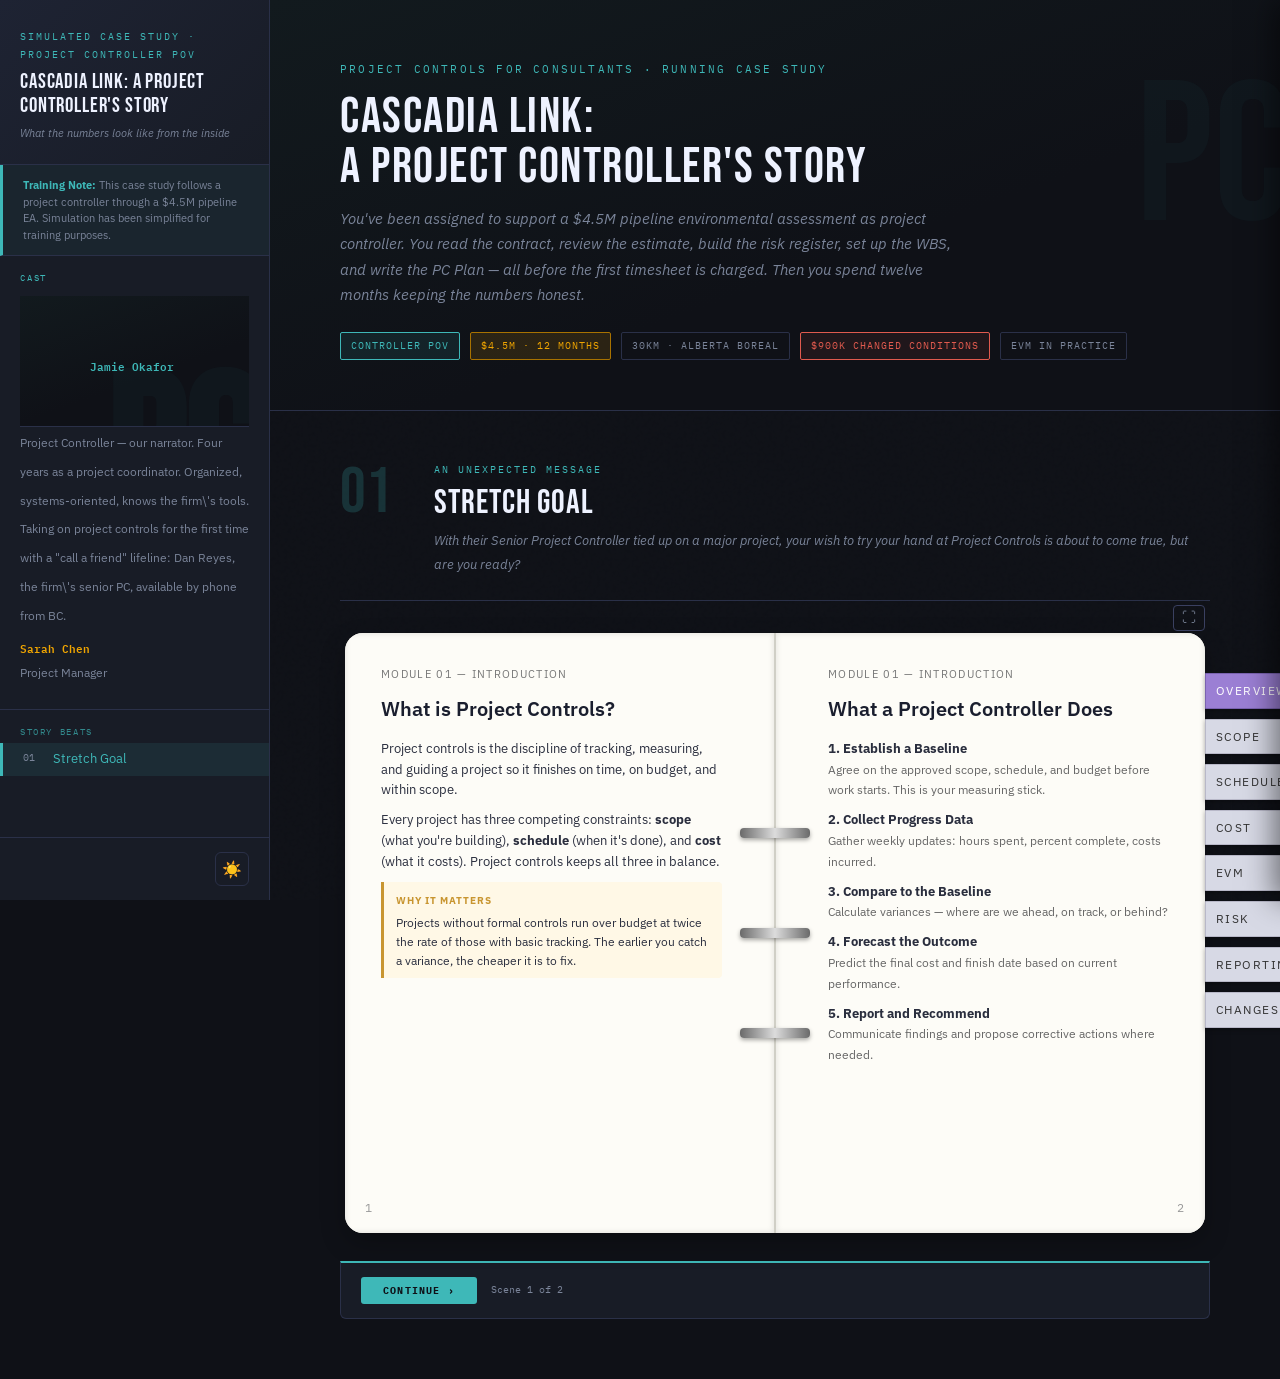
==== commit 46575f4b: "tweaks" ====
--- a/index.html
+++ b/index.html
@@ -4,7 +4,7 @@
 <meta charset="UTF-8">
 <meta name="viewport" content="width=device-width, initial-scale=1.0">
 <title>Ridgeline — A Project Controller's Story</title>
-<link href="https://fonts.googleapis.com/css2?family=Bebas+Neue&family=Kalam:wght@400;700&family=IBM+Plex+Mono:wght@400;600&family=IBM+Plex+Sans:ital,wght@0,300;0,400;0,600;1,300&display=swap" rel="stylesheet">
+<link href="https://fonts.googleapis.com/css2?family=Bebas+Neue&family=Kalam:wght@400;700&family=IBM+Plex+Mono:wght@400;600&family=IBM+Plex+Sans:ital,wght@0,300;0,400;0,600;1,300&family=Merriweather:wght@400;700&family=Shadows+Into+Light&display=swap" rel="stylesheet">
 <link rel="stylesheet" href="css/story.css">
 <link rel="stylesheet" href="css/binder.css">
 <link rel="stylesheet" href="css/alerts.css">
--- a/css/story.css
+++ b/css/story.css
@@ -1,887 +1,12 @@
-  :root {
-    --bg:#0f1117;--surface:#181c26;--surface2:#1e2333;--border:#2a3048;
-    --amber:#f0a500;--amber-dim:#a87200;--amber-glow:rgba(240,165,0,0.12);
-    --red:#e05a4e;--green:#4caf82;--blue:#5b9bd5;
-    --purple:#7b68ee;--purple-glow:rgba(123,104,238,0.1);
-    --teal:#3eb8b8;--teal-glow:rgba(62,184,184,0.1);
-    --text:#d4dae8;--text-dim:#7a8499;--text-bright:#eef2ff;
-    --mono:'IBM Plex Mono',monospace;--sans:'IBM Plex Sans',sans-serif;--display:'Bebas Neue',sans-serif;
-  }
-  *{box-sizing:border-box;margin:0;padding:0;}
-  html{scroll-behavior:smooth;}
-  body{background:var(--bg);color:var(--text);font-family:var(--sans);font-size:16px;line-height:1.8;min-height:100vh;}
-  body::before{content:'';position:fixed;inset:0;background-image:url("data:image/svg+xml,%3Csvg viewBox='0 0 256 256' xmlns='http://www.w3.org/2000/svg'%3E%3Cfilter id='n'%3E%3CfeTurbulence type='fractalNoise' baseFrequency='0.9' numOctaves='4' stitchTiles='stitch'/%3E%3C/filter%3E%3Crect width='100%25' height='100%25' filter='url(%23n)' opacity='0.04'/%3E%3C/svg%3E");pointer-events:none;z-index:0;opacity:0.4;}
-  #app{position:relative;z-index:1;display:flex;min-height:100vh;}
-
-  /* SIDEBAR */
-  #sidebar{width:270px;min-width:270px;background:var(--surface);border-right:1px solid var(--border);position:sticky;top:0;height:100vh;overflow-y:auto;display:flex;flex-direction:column;}
-  .sidebar-header{padding:28px 20px 20px;border-bottom:1px solid var(--border);background:linear-gradient(135deg,var(--surface2),var(--surface));}
-  .sidebar-eyebrow{font-family:var(--mono);font-size:10px;letter-spacing:0.2em;color:var(--teal);text-transform:uppercase;margin-bottom:6px;}
-  .sidebar-title{font-family:var(--display);font-size:21px;color:var(--text-bright);letter-spacing:0.04em;line-height:1.15;}
-  .sidebar-sub{font-size:11px;color:var(--text-dim);margin-top:6px;font-style:italic;}
-  .disclaimer{padding:12px 20px;border-bottom:1px solid var(--border);background:rgba(62,184,184,0.05);border-left:3px solid var(--teal);}
-  .disclaimer p{font-size:11px;color:var(--text-dim);line-height:1.5;margin:0;}
-  .disclaimer strong{color:var(--teal);}
-  .cast-block{padding:14px 20px;border-bottom:1px solid var(--border);}
-  .cast-label{font-family:var(--mono);font-size:9px;letter-spacing:0.2em;color:var(--teal);text-transform:uppercase;margin-bottom:10px;}
-  .cast-item{margin-bottom:9px;}
-  .cast-name{font-family:var(--mono);font-size:11px;color:var(--amber);font-weight:600;display:block;}
-  .cast-name.hero{color:var(--teal);}
-  .cast-role{font-size:12px;color:var(--text-dim);line-height:1.4;}
-  .nav-section{padding:8px 0;}
-  .nav-section-label{font-family:var(--mono);font-size:9px;letter-spacing:0.18em;color:var(--teal);text-transform:uppercase;padding:6px 20px 3px;opacity:0.7;}
-  .nav-item{display:flex;align-items:flex-start;gap:10px;padding:7px 20px;cursor:pointer;border-left:3px solid transparent;font-size:13px;color:var(--text-dim);transition:all 0.15s;line-height:1.4;}
-  .nav-item:hover{background:var(--teal-glow);color:var(--text);}
-  .nav-item.active{border-left-color:var(--teal);background:var(--teal-glow);color:var(--teal);}
-  .nav-item.nav-locked{opacity:0.35;cursor:default;pointer-events:none;}
-  .nav-num{font-family:var(--mono);font-size:10px;min-width:20px;color:var(--text-dim);padding-top:1px;}
-
-  /* MAIN */
-  #main{flex:1;overflow-y:auto;}
-  .hero{padding:60px 70px 50px;border-bottom:1px solid var(--border);background:linear-gradient(160deg,#121a1e 0%,var(--bg) 60%);position:relative;overflow:hidden;}
-  .hero::after{content:'PC';position:absolute;right:-10px;top:-20px;font-family:var(--display);font-size:200px;color:rgba(62,184,184,0.04);pointer-events:none;}
-  .hero-eyebrow{font-family:var(--mono);font-size:11px;letter-spacing:0.2em;color:var(--teal);text-transform:uppercase;margin-bottom:12px;}
-  .hero-title{font-family:var(--display);font-size:50px;letter-spacing:0.03em;color:var(--text-bright);line-height:1;margin-bottom:14px;}
-  .hero-sub{font-size:15px;color:var(--text-dim);font-style:italic;max-width:620px;margin-bottom:24px;line-height:1.7;}
-  .hero-tags{display:flex;gap:10px;flex-wrap:wrap;}
-  .tag{font-family:var(--mono);font-size:10px;padding:4px 10px;border:1px solid var(--border);border-radius:2px;color:var(--text-dim);letter-spacing:0.1em;text-transform:uppercase;}
-  .tag.teal{border-color:var(--teal);color:var(--teal);background:var(--teal-glow);}
-  .tag.amber{border-color:var(--amber-dim);color:var(--amber);background:var(--amber-glow);}
-  .tag.red{border-color:var(--red);color:var(--red);background:rgba(224,90,78,0.08);}
-
-  /* BEATS */
-  .beat{padding:50px 70px 60px;border-bottom:1px solid var(--border);scroll-margin-top:0;}
-  .beat:last-child{border-bottom:none;}
-  .beat-header{display:flex;align-items:flex-start;gap:24px;margin-bottom:32px;padding-bottom:24px;border-bottom:1px solid var(--border);}
-  .beat-num{font-family:var(--display);font-size:64px;color:var(--teal);opacity:0.2;line-height:1;min-width:70px;}
-  .beat-eyebrow{font-family:var(--mono);font-size:10px;letter-spacing:0.2em;color:var(--teal);text-transform:uppercase;margin-bottom:5px;}
-  .beat-title{font-family:var(--display);font-size:34px;letter-spacing:0.03em;color:var(--text-bright);line-height:1.1;margin-bottom:8px;}
-  .beat-context{font-size:13px;color:var(--text-dim);font-style:italic;}
-
-  /* PROSE */
-  .prose{max-width:740px;}
-  .prose p{color:var(--text);font-size:15.5px;margin-bottom:18px;line-height:1.85;}
-  .prose p:last-child{margin-bottom:0;}
-
-/* ————————————————————————————————
-   JAMIE'S INTERNAL VOICE (replacement)
-   Cloud sticky note + brain badge
-   ———————————————————————————————— */
-
-.inner-voice {
-  position: relative;
-  background: #fff7c9;
-  padding: 22px 26px 20px 26px;
-  width: fit-content;
-  margin: 26px 0;
-  font-size: 15px;
-  line-height: 1.55;
-  border-radius: 20px;
-
-  /* handwritten vibe */
-  font-family: 'Kalam', cursive;
-  color: #4a3f5f;
-
-  /* sticky-note tilt */
-  transform: rotate(0deg);
-
-  /* soft cloud-like border */
-  filter:
-    drop-shadow(0 0 2px rgba(0,0,0,0.12))
-    drop-shadow(0 3px 4px rgba(0,0,0,0.22));
-
-  /* subtle paper texture */
-  background-image:
-    radial-gradient(rgba(255,255,255,0.35) 1px, transparent 1px),
-    radial-gradient(rgba(255,255,255,0.35) 1px, transparent 1px);
-  background-size: 4px 4px, 6px 6px;
-  background-position: 0 0, 2px 2px;
-}
-
-/* remove old label styling entirely */
-.inner-voice-label {
-  display: none;
-}
-
-/* brain badge */
-.inner-voice::before {
-  content: "🧠";
-  position: absolute;
-  top: -20px;
-  left: -20px;
-
-  width: 44px;
-  height: 44px;
-
-  display: flex;
-  align-items: center;
-  justify-content: center;
-
-  font-size: 30px;
-  line-height: 1;
-
-  background: #fffdf2;
-  border-radius: 50%;
-  box-shadow: 0 2px 4px rgba(0,0,0,0.25);
-
-  transform: rotate(6deg);
-
-  /* tint the emoji to match your purple theme */
-  filter: hue-rotate(0deg) saturate(1.4);
-}
-
-/* paragraphs inside the thought bubble */
-.inner-voice p {
-  margin: 0 0 10px;
-}
-
-.inner-voice p:last-child {
-  margin-bottom: 0;
-}
-
-
-  /* ── GRID PAPER NOTES ── */
-  .grid-note{max-width:740px;background:#f8f6ee;border-radius:3px;box-shadow:2px 3px 16px rgba(0,0,0,0.45),0 0 0 1px rgba(0,0,0,0.15);overflow:hidden;margin:22px 0;}
-  .grid-note-header{background:#1a2744;padding:10px 18px;display:flex;align-items:center;justify-content:space-between;}
-  .logo-mark{display:flex;align-items:center;gap:10px;}
-  .logo-icon{width:26px;height:26px;background:#3eb8b8;border-radius:3px;display:flex;align-items:center;justify-content:center;font-family:var(--mono);font-size:10px;font-weight:700;color:#1a2744;flex-shrink:0;}
-  .logo-text{font-family:var(--sans);font-size:12px;font-weight:600;color:#ffffff;letter-spacing:0.04em;display:block;}
-  .logo-sub{font-size:9px;color:rgba(255,255,255,0.45);letter-spacing:0.08em;font-family:var(--mono);display:block;}
-  .note-date{font-family:var(--mono);font-size:10px;color:rgba(255,255,255,0.35);letter-spacing:0.08em;}
-  .grid-note-body{position:relative;background:linear-gradient(rgba(165,185,210,0.3) 1px,transparent 1px),linear-gradient(90deg,rgba(165,185,210,0.3) 1px,transparent 1px),#f8f6ee;background-size:20px 20px;}
-  .note-page-line{position:absolute;left:52px;top:0;bottom:0;width:1.5px;background:rgba(210,140,140,0.45);pointer-events:none;}
-  .grid-note-inner{padding:16px 20px 20px 62px;position:relative;}
-  .note-title{font-family:var(--mono);font-size:10px;font-weight:600;letter-spacing:0.14em;text-transform:uppercase;color:#1a2744;margin-bottom:12px;padding-bottom:8px;border-bottom:1.5px solid rgba(26,39,68,0.18);}
-  .note-section-head{font-family:var(--sans);font-size:12.5px;font-weight:600;color:#1a2744;margin:14px 0 5px;}
-  .note-item{display:flex;gap:8px;margin-bottom:5px;font-family:var(--sans);font-size:13px;color:#2c3a55;line-height:1.55;}
-  .note-item strong{color:#1a2744;font-weight:600;}
-  .note-bullet{color:#3eb8b8;font-weight:700;flex-shrink:0;margin-top:1px;font-size:11px;}
-  .grid-note-footer{background:rgba(26,39,68,0.06);border-top:1px solid rgba(26,39,68,0.1);padding:6px 18px;display:flex;justify-content:space-between;font-family:var(--mono);font-size:10px;color:rgba(26,39,68,0.4);}
-
-  /* DIALOGUE */
-  .dialogue{margin:24px 0;display:flex;flex-direction:column;max-width:740px;background:var(--surface);border:1px solid var(--border);border-radius:8px;padding:18px 20px 14px;}
-  .dialogue-scroll{display:flex;flex-direction:column;gap:8px;max-height:340px;overflow-y:auto;padding-right:4px;scrollbar-width:thin;scrollbar-color:var(--border) transparent;}
-  .dialogue-scroll::-webkit-scrollbar{width:4px;}
-  .dialogue-scroll::-webkit-scrollbar-thumb{background:var(--border);border-radius:2px;}
-  .line{display:flex;flex-direction:column;gap:4px;align-items:flex-start;}
-  .line-speaker{font-family:var(--mono);font-size:9px;letter-spacing:0.15em;text-transform:uppercase;font-weight:700;display:flex;align-items:center;gap:5px;padding:0 6px;}
-  .line-speaker::before{content:'';width:6px;height:6px;border-radius:50%;background:currentColor;flex-shrink:0;}
-  .line-speaker.pm{color:var(--amber);}
-  .line-speaker.client{color:var(--blue);}
-  .line-speaker.geotech{color:#e8a04a;}
-  .line-speaker.internal{color:var(--green);}
-  .line-speaker.jamie{color:var(--teal);}
-  .line-text{font-style:italic;font-size:14px;color:#c8cfe0;padding:10px 16px;border-radius:4px 18px 18px 18px;line-height:1.72;max-width:86%;border:1px solid rgba(255,255,255,0.06);}
-  /* dialogue click-through controls */
-  .line{transition:opacity 0.35s ease;}
-  .line.line-hidden{opacity:0;pointer-events:none;user-select:none;}
-  .dialogue-controls{display:flex;align-items:center;gap:12px;margin-top:14px;padding-top:12px;border-top:1px solid var(--border);}
-  .dlg-next{font-family:var(--mono);font-size:10px;letter-spacing:0.12em;text-transform:uppercase;padding:6px 18px;background:var(--teal);color:var(--bg);border:none;border-radius:3px;cursor:pointer;font-weight:700;}
-  .dlg-next:hover:not(:disabled){background:#4dd0d0;}
-  .dlg-next:disabled{background:var(--border);color:var(--text-dim);cursor:default;}
-  .dlg-progress{font-family:var(--mono);font-size:10px;color:var(--text-dim);flex:1;}
-  .dlg-showall{font-family:var(--mono);font-size:10px;color:var(--text-dim);background:none;border:none;cursor:pointer;text-decoration:underline;letter-spacing:0.05em;padding:0;}
-  .dlg-showall:hover{color:var(--text);}
-
-  /* PROJECT FOLDER PANEL */
-  .folder-tab{position:fixed;right:0;top:50%;transform:translateY(-50%);background:var(--amber);color:var(--bg);border:none;cursor:pointer;z-index:8000;padding:18px 7px;border-radius:5px 0 0 5px;box-shadow:-3px 0 12px rgba(0,0,0,0.4);display:flex;flex-direction:column;align-items:center;gap:6px;transition:background 0.15s,opacity 0.4s ease;opacity:0;pointer-events:none;}
-  .folder-tab.folder-tab-visible{opacity:1;pointer-events:auto;}
-  .folder-tab:hover{background:#f8b800;}
-  .folder-tab-icon{font-size:18px;line-height:1;}
-  .folder-tab-label{font-family:var(--mono);font-size:9px;font-weight:700;letter-spacing:0.15em;text-transform:uppercase;writing-mode:vertical-rl;color:var(--bg);}
-  .folder-panel{position:fixed;right:0;top:0;bottom:0;width:320px;background:var(--surface);border-left:1px solid var(--border);z-index:7999;transform:translateX(100%);transition:transform 0.35s cubic-bezier(0.4,0,0.2,1);display:flex;flex-direction:column;box-shadow:-6px 0 28px rgba(0,0,0,0.5);}
-  .folder-panel.folder-open{transform:translateX(0);}
-  .folder-panel-header{padding:16px 18px 14px;border-bottom:1px solid var(--border);display:flex;align-items:center;justify-content:space-between;background:linear-gradient(135deg,var(--surface2),var(--surface));flex-shrink:0;}
-  .folder-panel-title{display:flex;align-items:center;gap:10px;}
-  .folder-panel-title-icon{font-size:20px;}
-  .folder-panel-title-text{font-family:var(--mono);font-size:11px;font-weight:700;letter-spacing:0.15em;text-transform:uppercase;color:var(--amber);}
-  .folder-panel-title-sub{font-size:10px;color:var(--text-dim);font-family:var(--sans);}
-  .folder-close{background:none;border:none;color:var(--text-dim);font-size:18px;cursor:pointer;padding:0 2px;line-height:1;}
-  .folder-close:hover{color:var(--text);}
-  .folder-body{flex:1;overflow-y:auto;padding:0 0 20px;}
-  .folder-section{padding:14px 18px 4px;}
-  .folder-section-label{font-family:var(--mono);font-size:9px;letter-spacing:0.18em;text-transform:uppercase;color:var(--teal);margin-bottom:8px;padding-bottom:6px;border-bottom:1px solid var(--border);}
-  .folder-doc-item{display:flex;align-items:center;gap:10px;padding:9px 18px;cursor:pointer;border-bottom:1px solid rgba(255,255,255,0.04);transition:background 0.12s;}
-  .folder-doc-item:hover{background:var(--surface2);}
-  .folder-doc-icon{font-size:18px;flex-shrink:0;}
-  .folder-doc-name{font-size:12px;color:var(--text);font-family:var(--sans);line-height:1.35;}
-  .folder-doc-type{font-family:var(--mono);font-size:9px;color:var(--text-dim);letter-spacing:0.08em;}
-  .folder-note-item{margin:8px 18px;background:var(--surface2);border:1px solid var(--border);border-left:3px solid var(--amber);border-radius:0 4px 4px 0;padding:10px 12px;}
-  .folder-note-src{font-family:var(--mono);font-size:9px;color:var(--amber);letter-spacing:0.1em;text-transform:uppercase;margin-bottom:4px;}
-  .folder-note-text{font-family:'Kalam',cursive;font-size:12.5px;color:var(--text);line-height:1.45;}
-  .folder-empty{padding:12px 18px;font-size:12px;color:var(--text-dim);font-style:italic;font-family:var(--sans);}
-  .folder-subfolder{display:flex;align-items:center;gap:10px;padding:9px 18px;cursor:pointer;border-bottom:1px solid rgba(255,255,255,0.04);transition:background 0.12s;user-select:none;}
-  .folder-subfolder:hover{background:var(--surface2);}
-  .folder-subfolder-icon{font-size:16px;flex-shrink:0;}
-  .folder-subfolder-name{font-size:12px;color:var(--text);font-family:var(--sans);font-weight:600;flex:1;}
-  .folder-subfolder-arrow{font-family:var(--mono);font-size:12px;color:var(--text-dim);transition:transform 0.2s;}
-  .folder-subfolder.open .folder-subfolder-arrow{transform:rotate(90deg);}
-  .folder-subfolder-contents{display:none;border-left:2px solid var(--border);margin-left:18px;}
-  .folder-subfolder-contents.open{display:block;}
-  .folder-subfolder-contents .folder-doc-item{padding-left:14px;}
-
-  /* STORY MODE — scene-by-scene reveal */
-  .scene-block.scene-hidden{display:none;}
-  .scene-block.scene-past{position:relative;isolation:isolate;}
-  .scene-block.scene-past::before{content:'';position:absolute;inset:-30px;z-index:9999;pointer-events:none;background:rgba(15,17,23,0.72);border-radius:8px;opacity:1;transition:opacity 1.4s ease;}
-  .scene-block.scene-past:hover::before{opacity:0;transition:opacity 1.4s ease;}
-  .story-nav{display:flex;align-items:center;gap:14px;margin:28px 0 0;padding:14px 20px;background:var(--surface);border:1px solid var(--border);border-top:2px solid var(--teal);border-radius:0 0 6px 6px;max-width:740px;}
-  .story-next-btn{font-family:var(--mono);font-size:10px;letter-spacing:0.12em;text-transform:uppercase;padding:7px 22px;background:var(--teal);color:var(--bg);border:none;border-radius:3px;cursor:pointer;font-weight:700;white-space:nowrap;transition:background 0.15s;}
-  .story-next-btn:hover:not(:disabled){background:#4dd0d0;}
-  .story-next-btn:disabled{background:var(--border);color:var(--text-dim);cursor:default;}
-  .story-progress-label{font-family:var(--mono);font-size:10px;color:var(--text-dim);flex:1;}
-  .story-hint{font-family:var(--mono);font-size:10px;color:var(--amber);font-style:italic;}
-  .doc-hint{font-family:var(--mono);font-size:10px;color:var(--text-dim);margin-top:10px;padding:8px 12px;border:1px dashed var(--border);border-radius:3px;text-align:center;letter-spacing:0.04em;}
-  .doc-hint.docs-done{color:var(--teal);border-color:var(--teal);border-style:solid;}
-  /* Beat locking */
-  .beat-locked{display:none;}
-  .beat-advance{display:flex;align-items:center;gap:14px;margin:36px 0 0;padding:14px 20px;background:var(--surface);border:1px solid var(--border);border-top:2px solid var(--teal);border-radius:0 0 6px 6px;max-width:740px;}
-  .beat-advance-btn{font-family:var(--mono);font-size:10px;letter-spacing:0.12em;text-transform:uppercase;padding:7px 22px;background:var(--teal);color:var(--bg);border:none;border-radius:3px;cursor:pointer;font-weight:700;transition:background 0.15s;}
-  .beat-advance-btn:hover{background:#4dd0d0;}
-
-  /* NOTE CAPTURE TOAST */
-  .note-toast{position:fixed;bottom:32px;right:32px;background:#f4f1e8;border-radius:4px;padding:14px 18px 14px 16px;box-shadow:3px 5px 24px rgba(0,0,0,0.55),0 0 0 1px rgba(0,0,0,0.12);z-index:9000;max-width:290px;transform:translateX(340px);transition:transform 0.38s cubic-bezier(0.34,1.4,0.64,1);pointer-events:none;background-image:linear-gradient(rgba(165,185,210,0.25) 1px,transparent 1px),linear-gradient(90deg,rgba(165,185,210,0.25) 1px,transparent 1px);background-size:18px 18px;}
-  .note-toast.toast-show{transform:translateX(0);}
-  .note-toast-header{display:flex;align-items:center;gap:8px;margin-bottom:7px;}
-  .note-toast-icon{font-size:15px;line-height:1;}
-  .note-toast-label{font-family:var(--mono);font-size:9px;letter-spacing:0.18em;text-transform:uppercase;color:#2a6049;font-weight:700;}
-  .note-toast-doc{font-family:var(--mono);font-size:9px;color:#666;margin-bottom:5px;}
-  .note-toast-text{font-family:'Kalam',cursive;font-size:13.5px;color:#2c3a3a;line-height:1.45;}
-  /* per-speaker bubble tint */
-  .line:has(.line-speaker.pm) .line-text{background:rgba(240,165,0,0.08);border-color:rgba(240,165,0,0.18);}
-  .line:has(.line-speaker.client) .line-text{background:rgba(91,155,213,0.08);border-color:rgba(91,155,213,0.18);}
-  .line:has(.line-speaker.geotech) .line-text{background:rgba(232,160,74,0.08);border-color:rgba(232,160,74,0.18);}
-  .line:has(.line-speaker.internal) .line-text{background:rgba(76,175,130,0.08);border-color:rgba(76,175,130,0.18);}
-  /* Jamie — right aligned */
-  .line:has(.line-speaker.jamie){align-items:flex-end;}
-  .line:has(.line-speaker.jamie) .line-text{background:rgba(62,184,184,0.12);border-color:rgba(62,184,184,0.28);border-radius:18px 4px 18px 18px;}
-
-  /* JAMIE'S WORK — the spreadsheet / system view */
-  .work-block{background:var(--surface2);border:1px solid var(--border);border-top:2px solid var(--teal);border-radius:0 0 4px 4px;padding:18px 22px;margin:22px 0;max-width:960px;}
-  .work-block .wb-label{font-family:var(--mono);font-size:9px;letter-spacing:0.2em;text-transform:uppercase;color:var(--teal);margin-bottom:12px;display:block;}
-  .work-block .wb-note{font-size:11px;color:var(--text-dim);margin-top:12px;font-style:italic;font-family:var(--sans);line-height:1.6;border-top:1px solid var(--border);padding-top:10px;}
-  .wb-good{color:var(--green);} .wb-bad{color:var(--red);} .wb-warn{color:var(--amber);} .wb-dim{color:var(--text-dim);}
-
-  .data-table{width:100%;border-collapse:collapse;margin:8px 0;font-size:13.5px;}
-  .data-table th{font-family:var(--mono);font-size:9px;letter-spacing:0.12em;text-transform:uppercase;color:var(--teal);text-align:left;padding:9px 12px;border-bottom:1px solid var(--teal);background:var(--surface2);}
-  .data-table td{padding:9px 12px;border-bottom:1px solid var(--border);color:var(--text);vertical-align:top;line-height:1.5;}
-  .data-table tr:hover td{background:rgba(255,255,255,0.02);}
-  .data-table .total td{border-top:2px solid var(--border);font-weight:600;color:var(--text-bright);background:var(--surface2);}
-  .data-table .sub-row td{color:var(--text-dim);font-size:11.5px;padding-left:24px;}
-  .data-table .highlight-row td{background:rgba(224,90,78,0.06);}
-
-  /* CALLOUTS */
-  .callout{border-left:3px solid var(--amber);background:var(--amber-glow);padding:14px 18px;margin:22px 0;border-radius:0 4px 4px 0;max-width:740px;}
-  .callout.red{border-color:var(--red);background:rgba(224,90,78,0.08);}
-  .callout.green{border-color:var(--green);background:rgba(76,175,130,0.08);}
-  .callout.teal{border-color:var(--teal);background:var(--teal-glow);}
-  .callout.purple{border-color:var(--purple);background:var(--purple-glow);}
-  .callout-label{font-family:var(--mono);font-size:9px;letter-spacing:0.18em;text-transform:uppercase;color:var(--amber);margin-bottom:6px;}
-  .callout.red .callout-label{color:var(--red);} .callout.green .callout-label{color:var(--green);}
-  .callout.teal .callout-label{color:var(--teal);} .callout.purple .callout-label{color:var(--purple);}
-  .callout p{font-size:14.5px;color:var(--text);margin:0;}
-
-  /* STATUS BADGES */
-  .status-row{display:flex;gap:10px;flex-wrap:wrap;margin:20px 0;}
-  .status-badge{display:flex;flex-direction:column;gap:3px;padding:10px 14px;background:var(--surface);border:1px solid var(--border);border-radius:4px;min-width:130px;}
-  .sb-label{font-family:var(--mono);font-size:9px;letter-spacing:0.15em;text-transform:uppercase;color:var(--text-dim);}
-  .sb-val{font-family:var(--mono);font-size:14px;font-weight:600;}
-  .sb-val.good{color:var(--green);} .sb-val.bad{color:var(--red);} .sb-val.warn{color:var(--amber);} .sb-val.neutral{color:var(--text-bright);}
-  .sb-sub{font-size:11px;color:var(--text-dim);}
-
-  /* TIMELINE */
-  .timeline{margin:24px 0;max-width:740px;}
-  .tl-item{display:flex;gap:0;position:relative;}
-  .tl-item:not(:last-child)::before{content:'';position:absolute;left:13px;top:28px;bottom:0;width:1px;background:var(--border);}
-  .tl-dot{width:26px;min-width:26px;height:26px;border-radius:50%;border:1px solid var(--teal);display:flex;align-items:center;justify-content:center;font-family:var(--mono);font-size:9px;color:var(--teal);margin-right:16px;margin-top:2px;background:var(--surface);z-index:1;flex-shrink:0;}
-  .tl-dot.done{background:var(--teal);color:var(--bg);}
-  .tl-content{padding-bottom:22px;}
-  .tl-month{font-family:var(--mono);font-size:10px;color:var(--teal);letter-spacing:0.1em;margin-bottom:3px;}
-  .tl-event{font-size:13.5px;color:var(--text);line-height:1.6;}
-
-  .section-break{display:flex;align-items:center;gap:14px;margin:28px 0 20px;max-width:740px;}
-  .section-break-line{flex:1;height:1px;background:var(--border);}
-  .section-break-label{font-family:var(--mono);font-size:10px;letter-spacing:0.15em;text-transform:uppercase;color:var(--text-dim);white-space:nowrap;}
-
-  .concept{display:inline;background:rgba(240,165,0,0.15);color:var(--amber);padding:1px 6px;border-radius:2px;font-family:var(--mono);font-size:11px;}
-  .concept.teal{background:rgba(62,184,184,0.15);color:var(--teal);}
-  .hl{color:var(--amber);font-weight:600;} .hl-red{color:var(--red);} .hl-green{color:var(--green);} .hl-teal{color:var(--teal);}
-
-
-  /* ── SMS THREAD ── */
-  .sms-card {
-    background: #f0f0f0;
-    border-radius: 16px;
-    padding: 16px;
-    margin: 24px 0;
-    max-width: 380px;
-    font-family: -apple-system, 'Segoe UI', Arial, sans-serif;
-    box-shadow: 0 2px 8px rgba(0,0,0,0.25);
-  }
-
-  .sms-contact-header {
-    text-align: center;
-    margin-bottom: 14px;
-    padding-bottom: 10px;
-    border-bottom: 1px solid #d8d8d8;
-  }
-
-  .sms-contact-avatar {
-    width: 42px; height: 42px; border-radius: 50%;
-    background: #888; margin: 0 auto 6px;
-    display: flex; align-items: center; justify-content: center;
-    font-size: 16px; font-weight: 700; color: #fff;
-    font-family: -apple-system, Arial, sans-serif;
-  }
-
-  .sms-contact-name {
-    font-size: 13px; font-weight: 600; color: #111;
-  }
-
-  .sms-contact-sub {
-    font-size: 11px; color: #888; margin-top: 1px;
-  }
-
-/* scrollable message area */
-.sms-messages {
-  flex: 1;
-  overflow-y: auto;
-  padding: 18px 14px;
-  display: flex;
-  flex-direction: column;
-  gap: 8px;
-}
-
-  .sms-row {
-    display: flex;
-    flex-direction: column;
-  }
-
-  .sms-row.sent { align-items: flex-end; }
-  .sms-row.received { align-items: flex-start; }
-
-  .sms-bubble {
-    max-width: 78%;
-    padding: 9px 13px;
-    border-radius: 18px;
-    font-size: 13.5px;
-    line-height: 1.5;
-    color: #111;
-  }
-
-  .sms-row.sent .sms-bubble {
-    background: #007aff;
-    color: #fff;
-    border-bottom-right-radius: 4px;
-  }
-
-  .sms-row.received .sms-bubble {
-    background: #fff;
-    color: #111;
-    border-bottom-left-radius: 4px;
-    box-shadow: 0 1px 2px rgba(0,0,0,0.1);
-  }
-
-  .sms-time {
-    font-size: 10px; color: #999; margin-top: 3px; padding: 0 4px;
-  }
-
-  /* ── EMAIL CARDS ── */
-  .email-card {
-    background: #ffffff;
-    border-radius: 4px;
-    box-shadow: 0 2px 12px rgba(0,0,0,0.35), 0 0 0 1px rgba(0,0,0,0.12);
-    margin: 24px 0;
-    max-width: 680px;
-    overflow: hidden;
-    font-family: -apple-system, 'Segoe UI', Arial, sans-serif;
-    color: #1a1a1a;
-  }
-
-  .email-topbar {
-    background: #f0f0f0;
-    border-bottom: 1px solid #d0d0d0;
-    padding: 8px 16px;
-    display: flex;
-    align-items: center;
-    gap: 6px;
-  }
-
-  .email-dot {
-    width: 11px; height: 11px; border-radius: 50%;
-  }
-  .email-dot.red { background: #ff5f56; }
-  .email-dot.yellow { background: #ffbd2e; }
-  .email-dot.green { background: #27c93f; }
-
-  .email-topbar-label {
-    font-size: 11px;
-    color: #666;
-    margin-left: 6px;
-    font-weight: 500;
-    letter-spacing: 0.02em;
-  }
-
-  .email-header {
-    padding: 16px 20px 12px;
-    border-bottom: 1px solid #e8e8e8;
-    background: #fafafa;
-  }
-
-  .email-subject {
-    font-size: 15px;
-    font-weight: 600;
-    color: #111;
-    margin-bottom: 10px;
-    line-height: 1.3;
-  }
-
-  .email-meta {
-    display: flex;
-    flex-direction: column;
-    gap: 3px;
-  }
-
-  .email-meta-row {
-    display: flex;
-    gap: 0;
-    font-size: 12px;
-    line-height: 1.5;
-  }
-
-  .email-meta-label {
-    color: #888;
-    min-width: 52px;
-    font-weight: 500;
-  }
-
-  .email-meta-value {
-    color: #333;
-  }
-
-  .email-body {
-    padding: 18px 20px;
-    font-size: 13.5px;
-    line-height: 1.75;
-    color: #222;
-  }
-
-  .email-body p {
-    margin-bottom: 12px;
-    color: #222;
-    font-size: 13.5px;
-  }
-
-  .email-body p:last-child { margin-bottom: 0; }
-
-  .email-body ul {
-    margin: 8px 0 12px 20px;
-    padding: 0;
-  }
-
-  .email-body ul li {
-    margin-bottom: 4px;
-    font-size: 13px;
-    color: #333;
-  }
-
-  .email-attachment-bar {
-    padding: 10px 20px;
-    background: #f5f5f5;
-    border-top: 1px solid #e8e8e8;
-    display: flex;
-    flex-wrap: wrap;
-    gap: 8px;
-  }
-
-  .email-attachment {
-    display: flex;
-    align-items: center;
-    gap: 6px;
-    background: #fff;
-    border: 1px solid #d8d8d8;
-    border-radius: 3px;
-    padding: 5px 10px;
-    font-size: 11.5px;
-    color: #444;
-  }
-
-  .email-attachment-icon {
-    font-size: 13px;
-  }
-
-  .email-sig {
-    padding: 12px 20px 16px;
-    border-top: 1px solid #ebebeb;
-    font-size: 12px;
-    color: #666;
-    line-height: 1.6;
-  }
-
-  .email-sig .sig-name {
-    font-weight: 600;
-    color: #333;
-    font-size: 13px;
-  }
-
-  .email-sig .sig-title {
-    color: #666;
-  }
-
-  .email-sig .sig-firm {
-    color: #888;
-  }
-
-  ::-webkit-scrollbar{width:6px;} ::-webkit-scrollbar-track{background:var(--bg);}
-  ::-webkit-scrollbar-thumb{background:var(--border);border-radius:3px;} ::-webkit-scrollbar-thumb:hover{background:var(--teal);}
-
-  /* ── DOCUMENT VIEWER MODALS ── */
-  .doc-overlay{display:none;position:fixed;inset:0;background:rgba(0,0,0,0.8);z-index:1000;align-items:flex-start;justify-content:center;padding:32px 20px;overflow-y:auto;}
-  .doc-overlay.open{display:flex;}
-  .doc-window{background:#fff;border-radius:4px;width:100%;max-width:760px;box-shadow:0 12px 50px rgba(0,0,0,0.6);font-family:-apple-system,'Segoe UI',Arial,sans-serif;color:#1a1a1a;position:relative;margin:auto;}
-  .doc-topbar{background:#e8e8e8;border-bottom:1px solid #ccc;padding:8px 14px;display:flex;align-items:center;justify-content:space-between;border-radius:4px 4px 0 0;}
-  .doc-topbar-dots{display:flex;gap:6px;}
-  .doc-topbar-dot{width:11px;height:11px;border-radius:50%;}
-  .doc-topbar-dot.r{background:#ff5f56;}.doc-topbar-dot.y{background:#ffbd2e;}.doc-topbar-dot.g{background:#27c93f;}
-  .doc-topbar-name{font-size:12px;color:#555;font-weight:500;}
-  .doc-close-btn{background:none;border:none;font-size:18px;cursor:pointer;color:#666;padding:0 4px;line-height:1;}.doc-close-btn:hover{color:#111;}
-  .doc-content{padding:30px 34px 36px;}
-  .doc-letterhead{display:flex;justify-content:space-between;align-items:flex-start;margin-bottom:22px;padding-bottom:14px;border-bottom:2px solid #1a2744;}
-  .doc-logo-name{font-size:14px;font-weight:700;color:#1a2744;}
-  .doc-logo-sub{font-size:11px;color:#888;margin-top:2px;}
-  .doc-ref-block{text-align:right;font-size:11px;color:#666;line-height:1.7;}
-  .doc-h1{font-size:17px;font-weight:700;color:#1a2744;margin-bottom:4px;}
-  .doc-h2{font-size:11px;font-weight:700;color:#1a2744;margin:18px 0 7px;text-transform:uppercase;letter-spacing:0.1em;border-bottom:1px solid #e0e0e0;padding-bottom:4px;}
-  .doc-p{font-size:13px;line-height:1.75;color:#333;margin-bottom:10px;}
-  .doc-clause-box{background:#f7f8fa;border-left:3px solid #1a2744;padding:10px 14px;margin:6px 0 10px;border-radius:0 3px 3px 0;}
-  .doc-clause-box .clause-num{font-size:10px;font-weight:700;letter-spacing:0.12em;text-transform:uppercase;color:#3eb8b8;margin-bottom:4px;}
-  .doc-clause-box .clause-text{font-size:13px;line-height:1.72;color:#333;}
-  .doc-clause-box .clause-text strong{color:#1a2744;}
-  .doc-highlight-box{background:#fff8e6;border:1px solid #f0c040;border-radius:3px;padding:8px 12px;margin:10px 0;font-size:12.5px;color:#7a5800;line-height:1.6;}
-  .doc-tbl{width:100%;border-collapse:collapse;font-size:13px;margin:6px 0 12px;}
-  .doc-tbl th{background:#1a2744;color:#fff;padding:7px 11px;text-align:left;font-size:10px;letter-spacing:0.07em;text-transform:uppercase;}
-  .doc-tbl td{padding:7px 11px;border-bottom:1px solid #eee;color:#333;vertical-align:top;}
-  .doc-tbl tr.total-row td{background:#f0f4fa;font-weight:700;color:#1a2744;border-top:2px solid #1a2744;border-bottom:none;}
-  .doc-tbl tr.sub-row td{color:#999;font-size:11.5px;padding-top:3px;padding-bottom:3px;}
-  .doc-tbl .amt{text-align:right;font-family:monospace;}
-  .doc-tbl .hl-red{color:#c0392b;font-weight:600;}
-  .doc-sig{margin-top:24px;padding-top:16px;border-top:1px solid #e0e0e0;display:flex;gap:40px;}
-  .doc-sig-block{flex:1;}
-  .doc-sig-line{border-bottom:1px solid #333;height:32px;margin-bottom:4px;}
-  .doc-sig-name{font-size:11px;color:#666;}
-  /* Gantt */
-  .gantt-wrap{margin:10px 0 16px;}
-  .gantt-months-row{display:flex;margin-left:148px;margin-bottom:3px;}
-  .gantt-month-lbl{flex:1;font-size:9px;text-align:center;color:#aaa;letter-spacing:0.04em;text-transform:uppercase;}
-  .gantt-row{display:flex;align-items:center;margin-bottom:5px;}
-  .gantt-lbl{width:148px;min-width:148px;font-size:11.5px;color:#444;padding-right:8px;line-height:1.3;}
-  .gantt-track{flex:1;height:18px;background:#f0f0f0;border-radius:2px;position:relative;}
-  .gantt-bar{position:absolute;height:100%;border-radius:2px;}
-  .gantt-bar-label{position:absolute;inset:0;display:flex;align-items:center;padding:0 6px;font-size:9px;color:rgba(255,255,255,0.92);white-space:nowrap;overflow:hidden;}
-  .gantt-constraint-line{position:absolute;top:-5px;bottom:-5px;width:2px;background:#e05a4e;z-index:2;}
-  .gantt-constraint-label{position:absolute;top:-17px;left:50%;transform:translateX(-50%);font-size:8px;color:#e05a4e;white-space:nowrap;font-weight:700;letter-spacing:0.04em;}
-  .gantt-milestone-dot{position:absolute;top:50%;transform:translate(-50%,-50%);width:10px;height:10px;background:#e05a4e;border-radius:50%;border:2px solid #fff;box-shadow:0 0 0 1px #e05a4e;z-index:3;}
-  .email-attachment{cursor:pointer;transition:background 0.12s,border-color 0.12s;}
-  .email-attachment:hover{background:#e8eef8;border-color:#99aacc;}
-  /* Pre-project setup checklist */
-  .setup-checklist{background:var(--surface2);border:1px solid var(--border);border-top:2px solid var(--teal);border-radius:0 0 4px 4px;padding:20px 24px 28px;margin:28px 0;max-width:960px;}
-  .setup-checklist-intro{font-size:12px;color:var(--text-dim);margin-bottom:20px;font-style:italic;}
-  .setup-grid{display:grid;grid-template-columns:1fr 1fr 1fr;gap:24px;padding:6px 8px 10px;}
-  .setup-group{border-radius:2px;padding:14px 16px 18px;position:relative;box-shadow:4px 5px 16px rgba(0,0,0,0.35),0 1px 3px rgba(0,0,0,0.2);}
-  .setup-group::before{content:'';position:absolute;top:0;left:0;right:0;height:26px;background:rgba(0,0,0,0.07);border-radius:2px 2px 0 0;}
-  .setup-group:nth-child(1){background:#fef9c3;transform:rotate(-1.4deg);}
-  .setup-group:nth-child(2){background:#dcfce7;transform:rotate(0.8deg);}
-  .setup-group:nth-child(3){background:#dbeafe;transform:rotate(-0.6deg);}
-  .setup-group-title{font-family:'Kalam',cursive;font-size:14px;font-weight:700;color:#1a1a1a;margin-bottom:10px;padding-top:14px;}
-  .setup-item{display:flex;gap:7px;align-items:flex-start;margin-bottom:5px;font-size:11.5px;color:#333;line-height:1.45;font-family:var(--sans);}
-  .setup-item:last-child{margin-bottom:0;}
-  .setup-check{width:14px;height:14px;min-width:14px;border:1.5px solid #2a9d8f;border-radius:2px;display:flex;align-items:center;justify-content:center;font-size:9px;color:#2a9d8f;background:rgba(42,157,143,0.12);margin-top:1px;flex-shrink:0;}
-  /* Excel-style estimate */
-  .xls-titlebar{background:#217346;padding:6px 14px;display:flex;align-items:center;justify-content:space-between;border-radius:4px 4px 0 0;}
-  .xls-titlebar-left{display:flex;align-items:center;gap:8px;}
-  .xls-filename{color:#fff;font-size:12.5px;font-weight:600;font-family:-apple-system,'Segoe UI',Arial,sans-serif;}
-  .xls-close-btn{background:none;border:none;color:rgba(255,255,255,0.8);font-size:16px;cursor:pointer;padding:0 4px;line-height:1;}.xls-close-btn:hover{color:#fff;}
-  .xls-ribbon{background:#f3f2f1;border-bottom:1px solid #c8c6c4;padding:2px 12px;display:flex;gap:4px;}
-  .xls-ribbon-item{font-size:11px;color:#605e5c;padding:4px 10px;border-radius:2px;font-family:-apple-system,'Segoe UI',Arial,sans-serif;cursor:default;}
-  .xls-ribbon-item.active{background:#edebe9;color:#201f1e;}
-  .xls-namebar{background:#fff;border-bottom:1px solid #c8c6c4;display:flex;align-items:stretch;}
-  .xls-namebox{width:72px;border-right:1px solid #c8c6c4;padding:3px 8px;font-size:12px;font-family:'Calibri',Arial,sans-serif;color:#333;flex-shrink:0;display:flex;align-items:center;}
-  .xls-fx{padding:3px 10px;font-size:12px;font-family:'Calibri',Arial,sans-serif;color:#333;flex:1;display:flex;align-items:center;gap:8px;}
-  .xls-fx-icon{color:#217346;font-weight:700;font-size:14px;flex-shrink:0;}
-  .xls-body{overflow-x:auto;border-bottom:1px solid #c8c6c4;}
-  .xls-tbl{border-collapse:collapse;font-family:'Calibri',Arial,sans-serif;font-size:13px;white-space:nowrap;}
-  .xls-tbl .col-hdr{background:#f2f2f2;border:1px solid #d0d0d0;text-align:center;font-size:11px;color:#666;font-weight:400;padding:2px 12px;}
-  .xls-tbl .row-num{background:#f2f2f2;border:1px solid #d0d0d0;text-align:center;font-size:11px;color:#666;padding:2px 10px;min-width:32px;}
-  .xls-tbl td.xc{border:1px solid #d0d0d0;padding:2px 10px;background:#fff;color:#222;}
-  .xls-tbl td.xc.hdr{background:#217346;color:#fff;font-weight:700;}
-  .xls-tbl td.xc.total{background:#e2efda;font-weight:700;border-top:2px solid #375623;}
-  .xls-tbl td.xc.ctg{color:#888;font-style:italic;background:#fafafa;}
-  .xls-tbl td.xc.grand{background:#c6efce;font-weight:700;color:#375623;border-top:2px solid #375623;}
-  .xls-tbl td.xc.sub{background:#fafafa;color:#999;font-size:11.5px;}
-  .xls-tbl td.xc.drill{background:#fde8e6;color:#c0392b;font-weight:600;}
-  .xls-tbl td.xc.r{text-align:right;}
-  .xls-tbl td.xc.sel{background:#d9e8fb;}
-  .xls-tabs{background:#f2f2f2;border-top:1px solid #c8c6c4;padding:4px 10px 0;display:flex;align-items:flex-end;}
-  .xls-tab{padding:3px 16px;font-size:11px;font-family:'Calibri',Arial,sans-serif;border:1px solid #c8c6c4;border-bottom:none;border-radius:3px 3px 0 0;cursor:default;margin-right:2px;}
-  .xls-tab.on{background:#fff;color:#217346;font-weight:700;}
-  .xls-tab.off{background:#e0e0e0;color:#999;}
-  .xls-notes{padding:14px 18px 4px;font-family:-apple-system,'Segoe UI',Arial,sans-serif;}
-  /* Word-style brief */
-  .word-titlebar{background:#2b579a;padding:6px 14px;display:flex;align-items:center;justify-content:space-between;border-radius:4px 4px 0 0;}
-  .word-titlebar-left{display:flex;align-items:center;gap:8px;}
-  .word-filename{color:#fff;font-size:12.5px;font-weight:600;font-family:-apple-system,'Segoe UI',Arial,sans-serif;}
-  .word-close-btn{background:none;border:none;color:rgba(255,255,255,0.8);font-size:16px;cursor:pointer;padding:0 4px;line-height:1;}.word-close-btn:hover{color:#fff;}
-  .word-ribbon{background:#2b579a;border-bottom:3px solid #185abd;padding:0 12px;display:flex;gap:2px;align-items:flex-end;}
-  .word-ribbon-tab{font-size:11px;color:rgba(255,255,255,0.75);padding:6px 12px;border-radius:3px 3px 0 0;font-family:-apple-system,'Segoe UI',Arial,sans-serif;cursor:default;}
-  .word-ribbon-tab.active{background:#fff;color:#2b579a;font-weight:600;}
-  .word-ribbon-tools{background:#f3f3f3;border-bottom:1px solid #d0d0d0;padding:4px 14px;display:flex;gap:14px;align-items:center;}
-  .word-tool{font-size:11px;color:#444;font-family:-apple-system,'Segoe UI',Arial,sans-serif;display:flex;flex-direction:column;align-items:center;gap:1px;cursor:default;padding:2px 6px;border-radius:2px;}
-  .word-tool:hover{background:#e8e8e8;}
-  .word-tool-icon{font-size:14px;}
-  .word-tool-label{font-size:9px;color:#666;}
-  .word-tool-sep{width:1px;height:32px;background:#d0d0d0;margin:0 4px;}
-  .word-page-area{background:#c8c8c8;padding:20px 24px;min-height:100px;}
-  .word-page{background:#fff;box-shadow:0 2px 8px rgba(0,0,0,0.25);padding:36px 48px 40px;font-family:'Calibri',Georgia,serif;color:#1a1a1a;position:relative;}
-  .word-page-header{display:flex;justify-content:space-between;align-items:flex-start;margin-bottom:20px;padding-bottom:14px;border-bottom:2px solid #2b579a;}
-  .word-org{font-size:11px;color:#2b579a;text-transform:uppercase;letter-spacing:0.1em;font-family:-apple-system,'Segoe UI',Arial,sans-serif;font-weight:700;}
-  .word-doc-type{font-size:10px;color:#888;font-family:-apple-system,'Segoe UI',Arial,sans-serif;margin-top:2px;}
-  .word-ref{text-align:right;font-size:10.5px;color:#666;font-family:-apple-system,'Segoe UI',Arial,sans-serif;line-height:1.7;}
-  .word-title{font-size:22px;font-weight:700;color:#2b579a;margin-bottom:3px;font-family:-apple-system,'Segoe UI',Arial,sans-serif;}
-  .word-subtitle{font-size:12px;color:#888;font-family:-apple-system,'Segoe UI',Arial,sans-serif;margin-bottom:18px;}
-  .word-h2{font-size:13px;font-weight:700;color:#2b579a;margin:16px 0 6px;font-family:-apple-system,'Segoe UI',Arial,sans-serif;border-bottom:1px solid #c5d8f0;padding-bottom:3px;}
-  .word-p{font-size:13px;line-height:1.75;color:#222;margin-bottom:8px;font-family:'Calibri',Arial,sans-serif;}
-  .word-tbl{width:100%;border-collapse:collapse;font-size:12.5px;margin:6px 0 12px;font-family:'Calibri',Arial,sans-serif;}
-  .word-tbl th{background:#2b579a;color:#fff;padding:6px 10px;text-align:left;font-size:11px;font-weight:600;}
-  .word-tbl td{padding:6px 10px;border-bottom:1px solid #dce6f1;color:#333;vertical-align:top;}
-  .word-tbl tr:nth-child(even) td{background:#f0f6ff;}
-  .word-risk-box{background:#fff4f4;border-left:3px solid #c0392b;padding:8px 12px;margin:6px 0 10px;border-radius:0 3px 3px 0;}
-  .word-risk-box.amber{background:#fffbf0;border-left-color:#e8a04a;}
-  .word-risk-title{font-size:10px;font-weight:700;letter-spacing:0.1em;text-transform:uppercase;color:#c0392b;margin-bottom:4px;font-family:-apple-system,'Segoe UI',Arial,sans-serif;}
-  .word-risk-box.amber .word-risk-title{color:#b8860b;}
-  .word-risk-text{font-size:12.5px;line-height:1.7;color:#333;font-family:'Calibri',Arial,sans-serif;}
-  .word-footer{margin-top:20px;padding-top:10px;border-top:1px solid #dce6f1;font-size:10.5px;color:#999;font-family:-apple-system,'Segoe UI',Arial,sans-serif;display:flex;justify-content:space-between;}
-  .word-statusbar{background:#2b579a;padding:3px 14px;display:flex;justify-content:space-between;font-size:10px;color:rgba(255,255,255,0.7);font-family:-apple-system,'Segoe UI',Arial,sans-serif;border-radius:0 0 4px 4px;}
-  /* Landscape schedule */
-  .doc-window.landscape{max-width:960px;}
-  .doc-window.landscape .gantt-lbl{width:180px;min-width:180px;}
-  .doc-window.landscape .gantt-months-row{margin-left:180px;}
-  .doc-window.landscape .gantt-track{height:22px;}
-  .doc-window.landscape .gantt-bar-label{font-size:10.5px;}
-  .doc-window.landscape .gantt-row{margin-bottom:6px;}
-
-
-/* ————————————————————————————————
-   PHONE FRAME (outer shell)
-   ———————————————————————————————— */
-
-.phone-frame {
-  width: 380px;
-  margin: 40px auto;
-  position: relative;
-
-  border-radius: 32px;
-  border: 2px solid rgba(255,255,255,0.85);
-
-  /* allow button to stick out */
-  overflow: visible;
-
-  /* this frame NO LONGER has the gradient */
-  background: transparent;
-  padding: 0;
-  z-index: 10;
-}
-
-/* ————————————————————————————————
-   PHONE BODY (foreground gradient layer)
-   ———————————————————————————————— */
-
-.phone-body {
-  position: relative;
-  border-radius: 32px;
-
-  /* your gradient lives HERE now */
-  background: linear-gradient(
-    145deg,
-    #8989a5 0%,
-    #01002b 40%,
-    #010016 100%
-  );
-
-  /* spacing inside the body */
-  padding: 20px 10px 10px;
-
-  /* sits ABOVE the button */
-  z-index: 20;
-}
-
-/* ————————————————————————————————
-   CAMERA DOT
-   ———————————————————————————————— */
-
-.camera-dot {
-  width: 12px;
-  height: 12px;
-  background: #111;
-  border-radius: 50%;
-  box-shadow: 0 0 6px rgba(0,0,0,0.6);
-
-  position: absolute;
-  top: 12px;
-  left: 50%;
-  transform: translateX(-50%);
-
-  z-index: 30; /* above body */
-}
-
-/* ————————————————————————————————
-   SCREEN (inside phone body)
-   ———————————————————————————————— */
-
-.phone-screen {
-  background: #e5e5e5;
-  border-radius: 22px;
-  height: 600px;
-
-  display: flex;
-  flex-direction: column;
-  overflow: hidden;
-
-  margin-top: 12px;
-
-  position: relative;
-  z-index: 30; /* above body */
-}
-
-/* SMS card layout */
-.phone-screen .sms-card {
-  background: transparent;
-  box-shadow: none;
-  border-radius: 0;
-  margin: 0;
-  padding: 0;
-  width: 100%;
-  display: flex;
-  flex-direction: column;
-  flex: 1;
-  overflow: hidden;
-}
-
-/* scrollable messages */
-.phone-screen .sms-messages {
-  flex: 1;
-  overflow-y: auto;
-  padding: 18px 14px 10px;
-  display: flex;
-  flex-direction: column;
-  gap: 8px;
-}
-
-/* input bar */
-.sms-input-bar {
-  padding: 10px 14px;
-  background: #f0f0f0;
-  border-top: 1px solid #d0d0d0;
-  display: flex;
-  align-items: center;
-  gap: 10px;
-}
-
-.sms-input-field {
-  flex: 1;
-  background: #ffffff;
-  border: 1px solid #d8d8d8;
-  border-radius: 18px;
-  padding: 8px 14px;
-  font-size: 13px;
-  color: #888;
-}
-
-.sms-input-icons {
-  display: flex;
-  align-items: center;
-  gap: 10px;
-  font-size: 18px;
-}
-
-.sms-mic { opacity: 0.6; }
-
-/* Interactive send button */
-.sms-send-btn {
-  background: none;
-  border: none;
-  font-size: 20px;
-  cursor: default;
-  padding: 0;
-  line-height: 1;
-  opacity: 0.3;
-  transition: opacity 0.15s, transform 0.15s;
-  pointer-events: none;
-}
-.sms-send-btn.ready {
-  opacity: 1;
-  cursor: pointer;
-  pointer-events: all;
-}
-.sms-send-btn.ready:hover  { transform: scale(1.15); }
-.sms-send-btn.ready:active { transform: scale(0.9);  }
-
-/* Messages hidden until revealed */
-.sms-row.sms-hidden { display: none; }
-
-/* ————————————————————————————————
-   RIGHT-SIDE BUTTON (behind the body)
-   ———————————————————————————————— */
-
-.phone-frame::after {
-  content: "";
-  position: absolute;
-
-  width: 6px;
-  height: 60px;
-
-  /* same gradient as body */
-  background: linear-gradient(
-    145deg,
-    #8989a5 0%,
-    #01002b 40%,
-    #010016 100%
-  );
-
-  border-radius: 4px;
-  border: 2px solid rgba(255,255,255,0.85);
-
-  /* position it so half is under the body */
-  right: 0px;
-  transform: translateX(70%);
-
-  top: 140px;
-
-  /* BELOW the phone body */
-  z-index: 5;
-}
-
-.phone-screen .sms-messages::-webkit-scrollbar {
-  width: 6px;
-}
-
-.phone-screen .sms-messages::-webkit-scrollbar-track {
-  background: transparent;
-}
-
-.phone-screen .sms-messages::-webkit-scrollbar-thumb {
-  background: rgba(0,0,0,0.25);
-  border-radius: 3px;
-}
-
-
-
-
-.binder-page ul {
-  padding-left: 24px !important;   /* forces indent */
-  margin-left: 0 !important;       /* removes browser margin */
-  list-style-position: outside;    /* ensures bullet sits outside text block */
-}
-
-.binder-page li {
-  margin-bottom: 6px;              /* optional spacing */
-}
+/* story.css — import manifest
+   Edit the individual files; this file just loads them all.
+*/
+@import url("story-base.css");
+@import url("story-components.css");
+@import url("story-sms-email.css");
+@import url("story-docs.css");
+@import url("story-theme.css");
+@import url("story-email-app.css");
+@import url("story-meeting.css");
+@import url("story-call.css");
+@import url("story-interactive.css");
--- a/css/binder.css
+++ b/css/binder.css
@@ -78,7 +78,7 @@
   box-shadow: 0 10px 24px rgba(0,0,0,0.25);
   position: relative;
   overflow: visible;
-  margin: 0 auto;
+  margin: 0;
 }
 
 /* PAGE SPREADS — stacked, only .active shown */
@@ -130,10 +130,13 @@
 /* PAGES */
 .binder-page {
   flex: 1;
+  min-width: 0;
   padding: 32px 36px;
   background: #fdfcf7;
   box-shadow: inset 0 0 6px rgba(0,0,0,0.12);
   position: relative;
+  overflow-wrap: break-word;
+  word-wrap: break-word;
 }
 
 .binder-page.left {
@@ -144,6 +147,15 @@
 .binder-page.right {
   border-left: 1px solid #d0cfc6;
   padding-left: 52px;
+}
+
+/* GRID PAPER — field-book style */
+.binder-page.grid {
+  background-color: #f0f4f0;
+  background-image:
+    linear-gradient(rgba(100,130,100,0.18) 1px, transparent 1px),
+    linear-gradient(90deg, rgba(100,130,100,0.18) 1px, transparent 1px);
+  background-size: 20px 20px;
 }
 
 /* FLIP ARROWS — shown when clickable and not at boundary */
@@ -181,6 +193,16 @@
   background: #f5f4ef;
 }
 
+/* Grid pages: preserve the grid image on hover, just darken the base color */
+.binder-realistic:not(.binder-at-start) .binder-page.left.binder-clickable.grid:hover,
+.binder-realistic:not(.binder-at-end)   .binder-page.right.binder-clickable.grid:hover {
+  background-color: #e8ede8;
+  background-image:
+    linear-gradient(rgba(100,130,100,0.18) 1px, transparent 1px),
+    linear-gradient(90deg, rgba(100,130,100,0.18) 1px, transparent 1px);
+  background-size: 20px 20px;
+}
+
 /* PAGE TYPOGRAPHY */
 .page-label {
   font-size: 11px;
@@ -201,6 +223,13 @@
   font-size: 15px;
   line-height: 1.6;
   color: #2a2e3e;
+  overflow-wrap: break-word;
+  word-break: break-word;
+}
+
+.page-body * {
+  white-space: normal !important;
+  text-wrap-mode: wrap !important;
 }
 
 .page-body ul {
